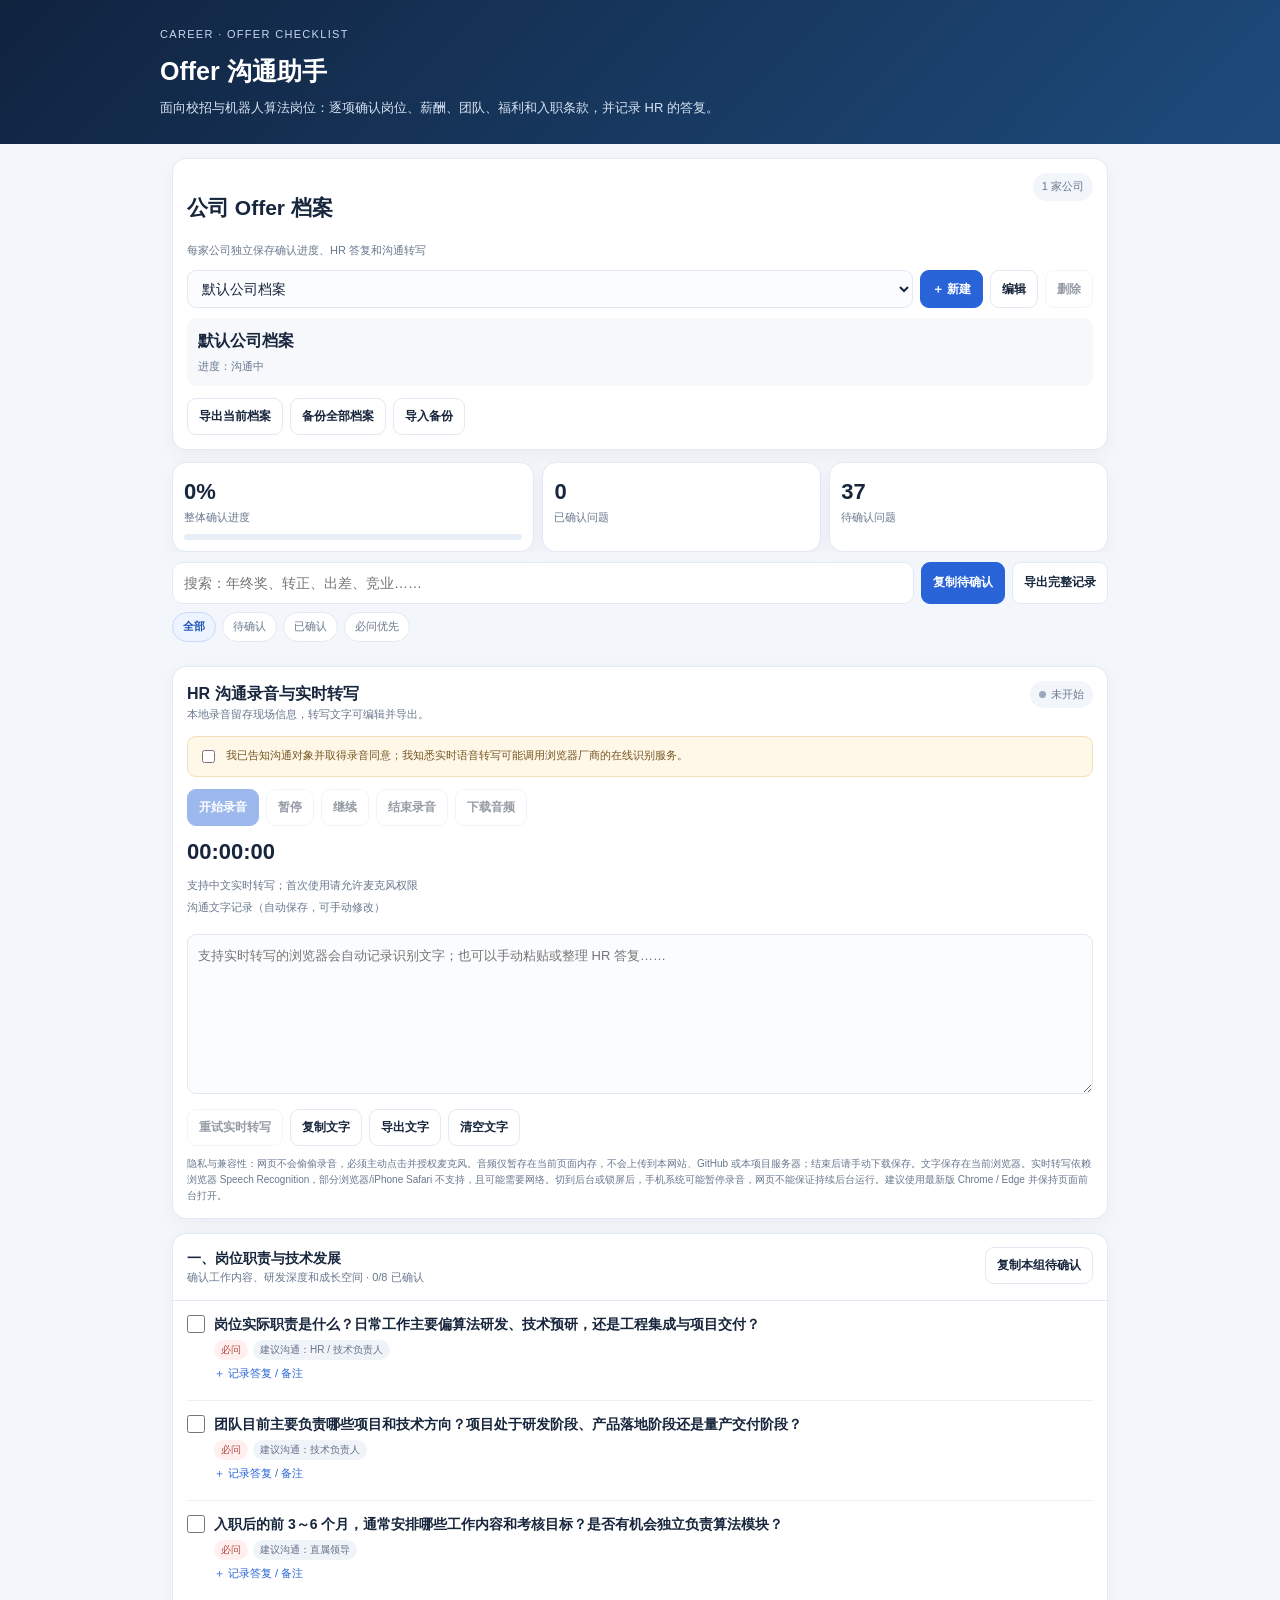
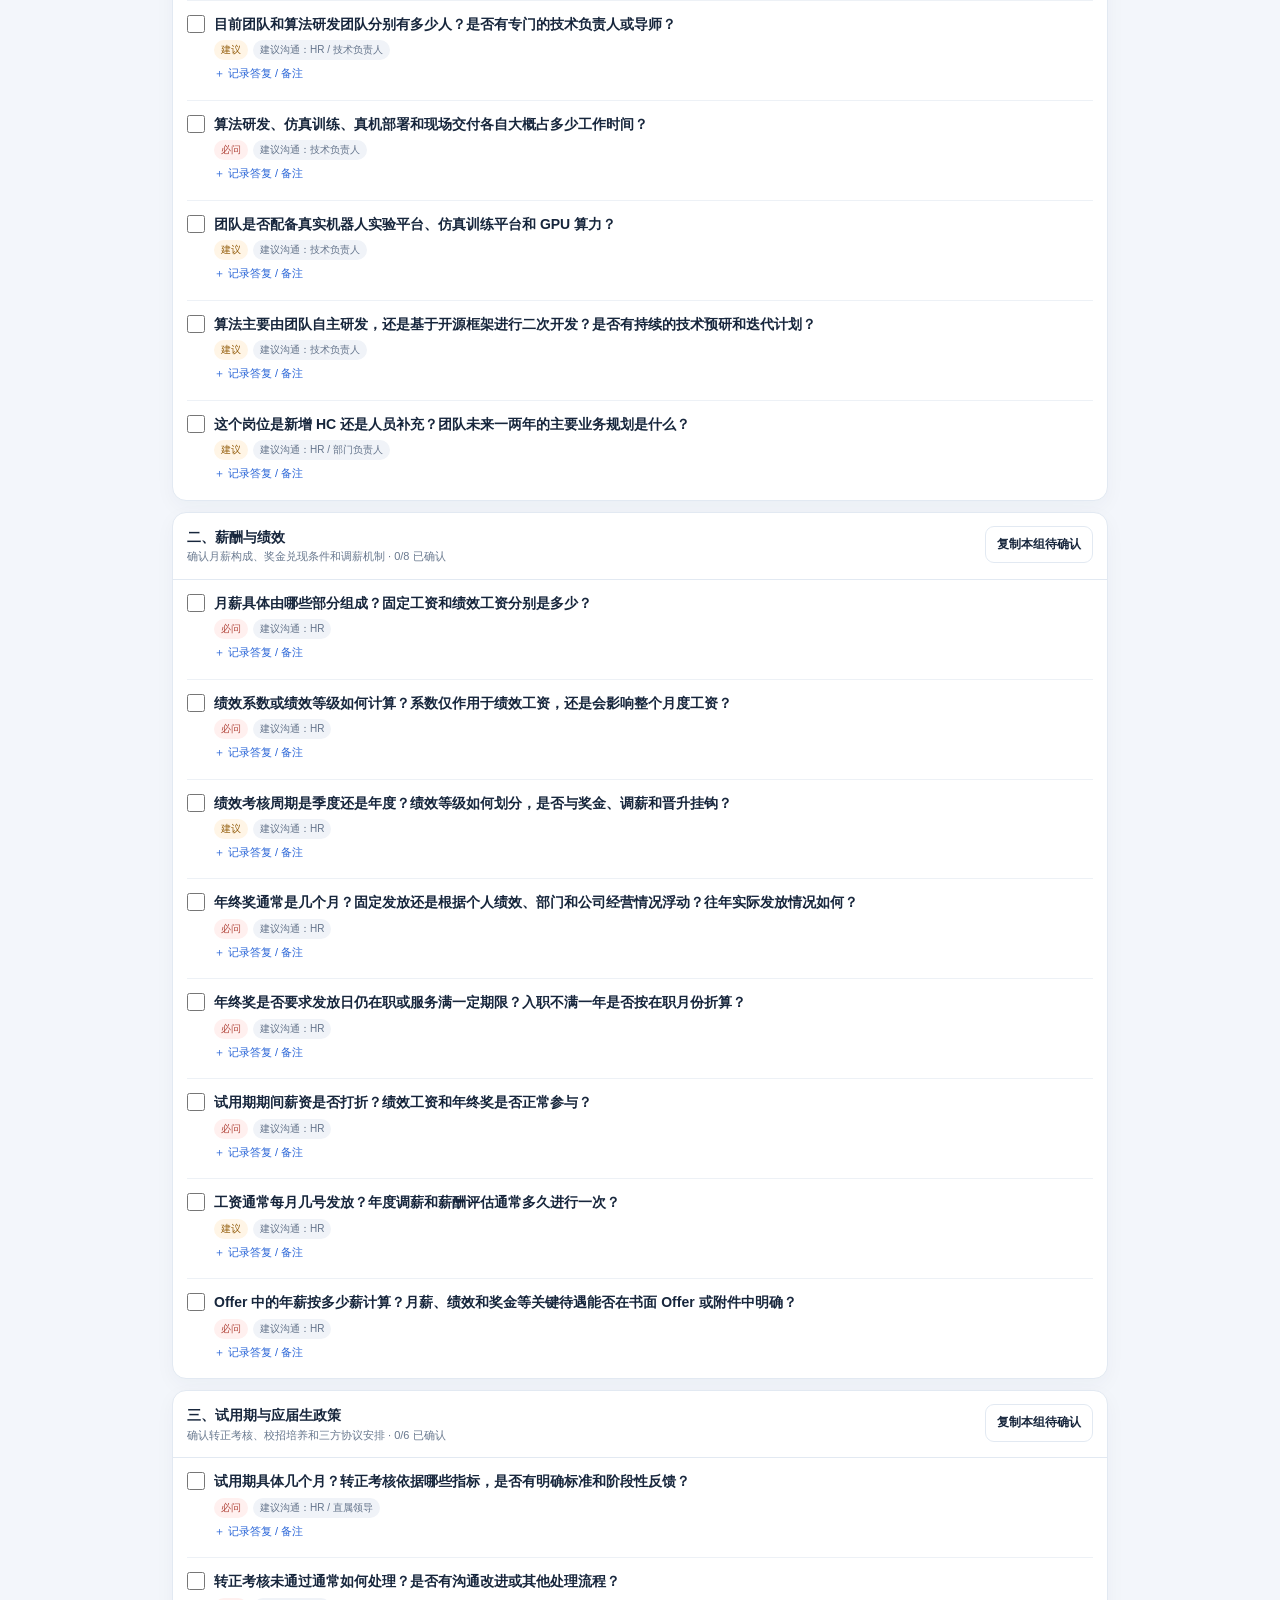
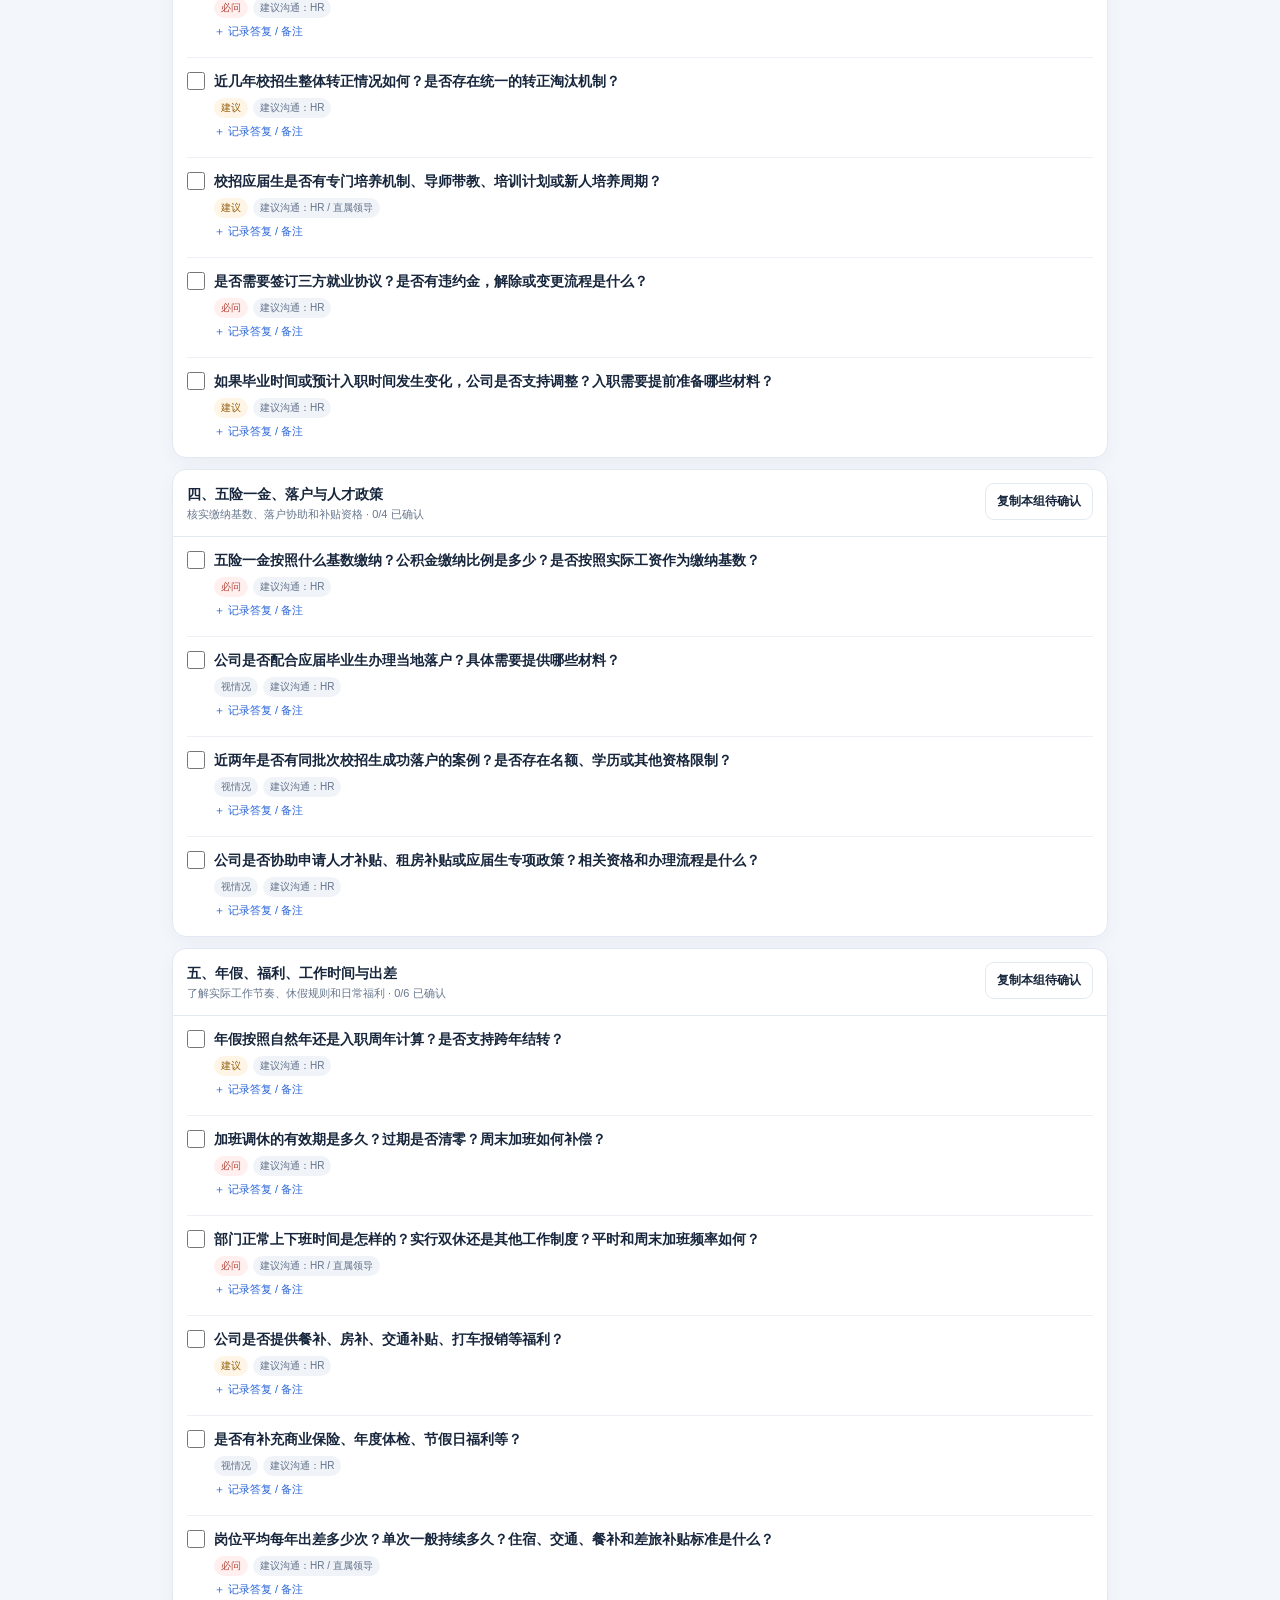
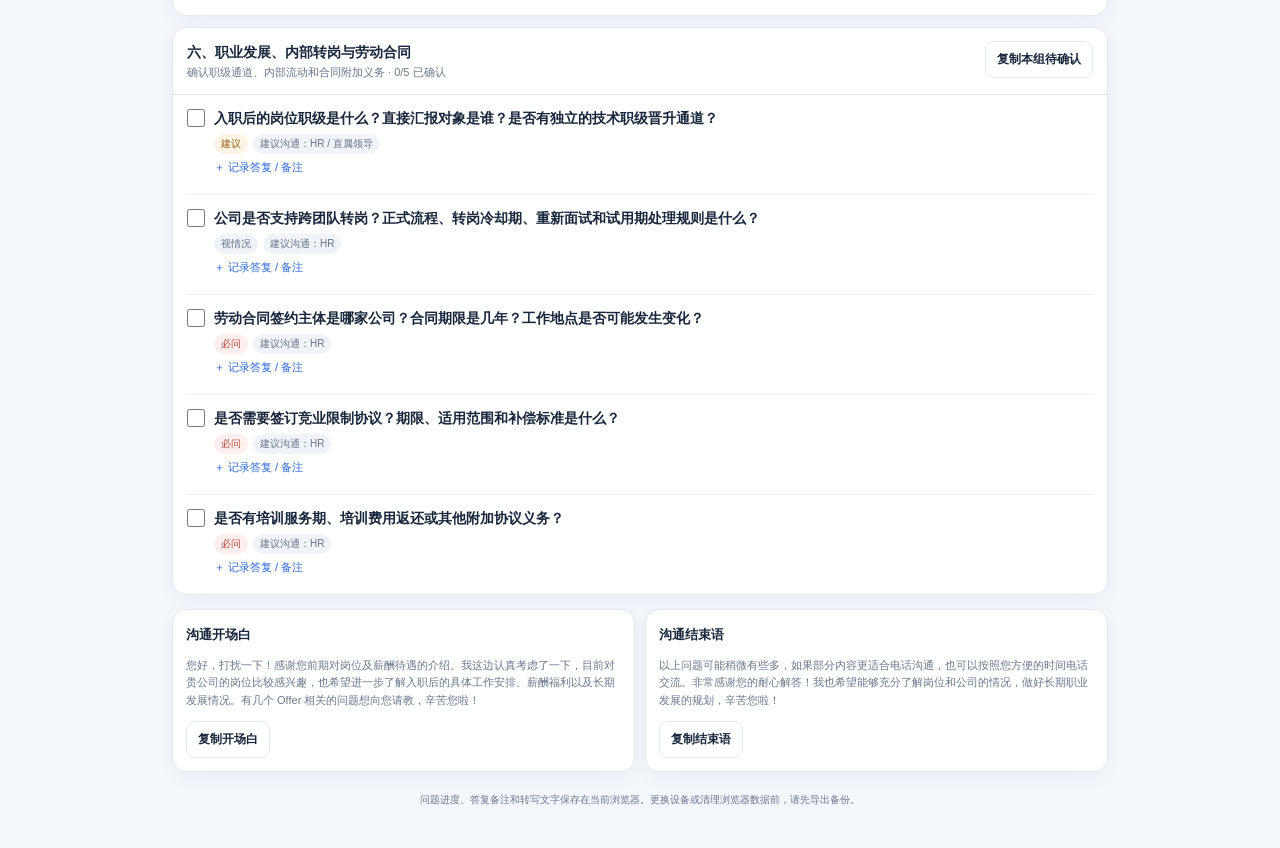
==== docs/tools/offer-assistant/index.html @ 356cc420 "Escape nested script closing tag in Offer page loader" ====
<!doctype html><html lang="zh-CN"><head><meta charset="utf-8"><meta name="viewport" content="width=device-width,initial-scale=1"><meta name="theme-color" content="#10233f"><title>Offer 沟通助手</title></head><body style="font:15px sans-serif;padding:24px;color:#17263c">正在加载 Offer 沟通助手…<script>(async()=>{try{if(!('DecompressionStream'in window))throw new Error('当前浏览器版本较旧，请升级 Chrome、Edge 或 Safari。');const bin=atob('H4sIAAAAAAAC/7V9a3cTV7bgd36FMN2UdC3JlsHGSMhMmk46fW+n0wvomTWL9pouSSW7GllSpBKYFlrLBowN2Nh0zNPmYQKGJGCbQMBPvNb8lDuqkvSJvzD7cap0SpIxydzppEF16px99vtxHpUjexOZuHEuq3kGjaFU354j+JcnpaYHom3/HAwc+3MbtmlqAv4a0gzVEx9Uc3nNiLYVjGSgt62PW9PqkBZtO6NrZ7OZnNHmiWfShpaGXmf1hDEYTWhn9LgWoAe/ntYNXU0F8nE1pUVDfntUIKkb0XjmjJZzQzUGtSEtEM+kMjkJ8L5QZ9eBA0lEz9CNlNb3dTKp5TzWTw9rI/fMq99bV6592Jo/nolljMCf1TNHOrjXniN54xz+Hc5lMkYxEIgNhPclDyR7krFIIKCnT4f3hQ519RyIw9NQwdAS4X09vYd6ezV4TulpLbxP69IOJ7vgMZYqwGNXb8/BxCF4TKtnzoUFVvA4kNO0NDz39B7sRtA5BBVLHOw+2F36t2IsMxzI6//U0wPhWCaX0HIBaCnFMolzxSE1N6Cnw52RmBo/PZDLFNKJ8Bk150VUfRFig3gGbH2RJDAkHDqYHe4IBXs8ATWbTWmB/Lm8oQ35fwcYn/5KjZ+gxy+gp7/thDaQ0Tx//WObv+0vMP0XIGnPiWPw9JUez2XymaTh+Z/ql5re5s+r6Xwgr+X0ZClWMIxMGiSXLRh+Qxs21JymFmlqPT0IXQzRpRgv5PKAYDajg5xypSC8zBQlSpCHag64oyZ0kKM3dKA7oQ34Bd/[base64]/yMDajbca4/[base64]/go0mtOHwQRfC7G40jRoTuUwWPF8KtBHmL+S8IeCsz1F6fEI1QxW20UymtGGS+iFkKTwEUK3C+AcIAswrPljE5nAoMgT0Mq6h3k6S46fLHfvbaBxGTQ01MB4UCZhopIu/[base64]/1EAy0ueC4gEIUw8DcQ04ywYLEmFmKGm9IF0AJg+lKdxAXBcOQPwoPSg2OSgBhJaPt4YPJo5WgoSSIeQTqKCW+vUdREPdiINeR1K9vCgcErNG4H4oJ5K2OYF2HzT5AZa00P0HkYE4oNa/[base64]/YLZjJag0BkF94nDRPKA+GQ5S1UKDu7l8WTnolNHubfbyLU7FkPAmczKF6JFzpkk0IpU6ddpcAOZH/SnfAcD2DXbI29dTn7+SMp5Df3TW0UkAXtV3J7uRhlwixS3NksKcMphqdtEsRee4cOaUElDg2W/Q02RjnOCzTQ3V/0GgGh1W1N6Y24N6NKsAWl2MlQDVCdDw0lQwgceCAO2vEf1Bq+Ab+F4qDc8qk8yCcZkvvbc4SerXDzeoGqVQiGXOs9VBPd3dIc+VOLdKPBonZGtXFGiVw8lCtU3Q8JEVxydtQNm/oQxDDP57j8jMIRVfhb8iJoVqKhw01VkhBHQTPeRuDXkYgn9U0TOB2Dzln1Vwa6HRbuiuZamZAC84e0LptBvaq3YdC6g4cEviJWYP5QSkWCcchzGYX1xGiKi2n0QyQEEDGrKYivzCJdAnZXWZFSNHtyYKHWjoXqk/1oaKM1yGH0fsOHjoUivU0ckI2ymxOC7BZJnEloSHqtPADbqx6HMXrZKdcErXap1WAUu0Xqte8pJqceYjCT86s7EZPrNhYl4oX2U9wZ408QLKwDoJ8pV4FJfVhLRERKQ7WilBwJw1yIEZOTeeTmdxQmH4hWd4AvPBz4WMn3a4oaK/JtFgVONyQMcputjFK8qJEQDsDBp5ncyEcGOdgV17QwbptYxLaGeVOX+m/DWkJXfXW1yB6kFxfkVc+nEwDvUuo2167aFhV6GpeGggJ8/Uc6LJL+6JEcmN1HaI2rqbdmuiUqB6sIT1Ur3Hm5qoVAzE1r+fJVJuS8i47k3Xlt111vckXd9TS5ihO44SjaEKptOdIh1igO9Ihlh1xVUwsQmo5TxwS43y0DbnY1nckoZ+hP+xmsdrT1nfss+Off37c87/feb7+4gv4cezLz4/9x5/+eOLkkQ4aMxhqsWAIU4b6jmT7avcfmzM3rEcL1rW58up1a37dvPu8vL5eWbptvb5p/nS7vDX1YfNebWSmtrBWWViqLj3hxv8zMlq99UNt7AX8MOce1+48hB+VxWlz4nvzX5Pm2NPq6KR1f8F68f7D5qS59ra6tGJu3fR8edxTuXep8nLWfAIgLhzpyPYJNDuYalx8hZTbphJVBRc+81ocNddupvWjNhc/sMndAnrT5tET0bZsHN50/lZMJPUgLWrrs26+KW99y9RVt+fM9cXmrqBWAB3XUAgkP3bgs0NA45CPYISVAqC0I0bmu58YndrtpdrjO79iBnRCH53h/diOM3QIbgPfpYHCuNzzkQYeoQzCQYpMjbGwf4OxxLXBTAoEHG2zZuYrbx6DVplrbyobE+bTW6hMWy+sl9+hMo2vm++WUJl+fFBevfefI4vwL8zBq66OOIy0RyyD8EzxTPbcX7Q0Gh4Q92TKnHjrkHikgwe3AMKDtWFclf8slYKhy5uIwdIkKAXrbH10Ey/FsggDsR8aZ+F2D684tHkSqqGKVbBom0pTjj2vXXy+E5LctWFc1qF0NxpbDmf1c5TsF43F2hDGbo+B4pQ375hjE40Moj+bTJYWaz3sDds8mCQGUmpMS0XbgMe1h6/B+4AOmJfvNihYveyxneBgVx+4EeHN7LHm0gPr9luGAL6kq6Wdz78w51d4SOXmXfPlncr1FXN+vby9YI0ug5/i4datcfPlbXN6ubJ5q/r+BjgvVgryVzsbYkHoAWN8Alo022OIXlA41J2G40qk/ichm0Q0fzA3R8xn11r4lz1HiGk2RJHCOybIlsBtHtzrgkdcFoHyRODSZ03cAMGbN65WHj4VPFxeq75aQDKnb5nvbzN/[base64]/+zo7w/RvC6Wl8kvgTL9PsBr3gScG6VnfjVg/X6sL1m2mIHnz6hz45mbAom5iyPZDawVmy/RAxgkIY8ZJWRZgQJrJlshu+MPmRHX8B/Pq8/[base64]/Ym190Ry7VvvuOvgvtsDyxhj6kJd3wErMrW/NK1MAFlPpy2OsmjxFefVqefORObECgQemrvx4F9KaP+jGl4WYB1Vg/gUm1XNL7B1BlUBfhLeYuV5dfie0m0yftR4wYPL50ZneUUboIMu3/P5+9edbzlvPCTJzz3EIOQNpqgUBWUg+zInLTqcO/S+DuJB9Qk1ClPYAKaz/RNYs+/za/Eh1cRRp2pjHKSfGgUpA2pxeAcJqs6Pmq2l4hCFAAxQVldcblY2HPJa9r8N4RybwCqiqLo/CXOBmGVp1e6a6MIlTbKxXl5bKW9sYa+ZHrFsrlSsTnmODucyQ5unwfJ4Y0DwgMYAAw4U0rkwhPle+hWDh1Bru1JZzVGrJt+2UuYjKD96ruICT0twv0P6Ev8KoBMTe3QLthOqKwOOqM/k/68Jz8+kWseRb68pKeXUEJPthc9S69LC68hjfghznH0I05grLnL7KFRbkeLXRcXA55Y1rlQ0smyAmV7fvVt+vQfJWmX9YHblYvXujvH7ZhjkJSoXUQ2B/87MJEKZXMSATWGt5tvr+Ikxqjr2pvv0OpQouanXSmp+D2gcgWC+fAqjqs++4iAM54Nixd1Aime+elrfmzaUr1vV/OQUgF33g4QDh2s1tJGH6hvnqpnVxzLz8M2I7f8Ucf1Re/cHDdWhlbtUcew1AufSwLr7GEvTCc9T4m3cxDXs/V722iBy5uQgMIsG18BGUlqKDkpgsMn9JDraXELLbXYhsgZDnSEKMpzJ5gg9kglUz4qzOledT5nsw4Svl9TnzyT10JYsXrAfzbFXoEcD7zL2pgQrPTFRmf64u3+d5BOc5OExeqYw9A4qtW2vl99sYXm6/rd1+w/3L60+sn0fR+9x/YK6uOgoD3aojM+b2RRAWRBHUpYkbdWlCgH4CUh4DNIRAWa+wPBcqwTJCnEfvgXKy+EDoUHixEHGKZ5fMiX/9KrE4bGOxyJxtEotkmW5Xbkc92kejXYwwbtdpOXklEFeiwOmTXLiExwqSIqv5ZNx6/RyolrP7j/hPEJY19bi69B4HgpeGoDNT947WzRVrCo0LGbL8DsofUTE+GS9vbAk3s+dIBy5i9LnLZxUKJ0406Gfd3ZAG9u3BxN3w/P6zk59FT+0p0i5tWAGDxKKYJAeCqb75Dpdpro5Y88ssIcWP+7ZhRSzOsIWS1iEHHoHDvmG9ewUMAQ5YEzMgYoihoFqKn/eCTu05pQjFWHpQuzvGk1h3QC1HymsTHzYfWrefgtYxZAiQ4PjN0WleIGL4MBFjVHt8CVqQM9t3AAIMqTy/Vpu7DPMC1hzsQJnLGxAjHyp+hatI+AFpUIeHYVTfPEQi19eVfj9gRktL7M54bn5vfvsD2BtDRMJoKBgPeBIALdqfXCqvX2cUa3feWkvgjEbL68/[base64]/CGSCl6xs/YRYciVO/DdnLmFG/eSZtXjBnHrEWDLr2C1+imiIUiaqNoZOACbE1Mhe4URt/2HSXHsNOUIDdtwISHn+8Je/eoAMKHQaiN6ZXtbSyuwrxgAIgRZmQt0wHgKl1yFKWesz1sJl68Fb8FmQ55TXJ60XCxi9sLOkD5QROSJhM0P92X5Z3viuurRADnpXBCFnAN0UacAdMJcV8/EDz5fHPIwVMuXGnerCU4gZAE1wcP4H6/5TSiye4HodZCFEIEaIqwscG2Rn0aQZIGFQJwmR/pK/7t3WJ508AjxEZeN76+aE26OBKcF768ElcCLoCZ/[base64]/[base64]/Lyltuv8IYDWw0mMLQFZj5cM8c2AFEAhtnE1DTQzQFc9ivOJKIskpRdBgvVN+aK5HWsyXEK8pN1p05EQaM5fhlm5KTDGnlmTk/VFidaJUhNkV6eDBw1CLG6PS5Eyeb95BIkr65Qwgtrs2sgZYzoY2/LG7e4G9QYkK7toL/bN1CZQPOJT8hT2jRjDBqMkCfj/BrKftAkLCO457s71qsV9tStdUsIwhGdOy1hAfF4jAaUkJiri1A44uNDqIhfcjxEe761gjGNZUqOsVWAauKqSBp4iePl++rSY6ENK68w6pFOyCytbt+vrC+CXqMLf/Zd7e4TZOz0HSwkiKWN8bHRbqletJYhdbjH+Q3q/uNLSAfvo1IjmDHwA+Cak7ewYiMvKZCgBRowbBCK46+YAGt6BpNBULEn40IT789Yt+62YL5sTObcHCXLs7W734P8RESY2bIm3oFhYTYIRZPLqjD4LD2obL6prL+G/AYinTMCWGZexW1hyC2qb96g53u0KduTPA+XwswvhsMwia4XlWfL6ECoxVqeLb+/Jodnxy0DBBEkyCdS4bIu47aDJCSeYtI4M8F6yLJB7l99AIaCNeP8CtNGaKETcNhdfj/XzOjqs8tsJC6T4pzKUSTcc7myBl63bmQTM+bVhzwTpn8LE0Bxg4WZM1O1x/dR+18umtcvO0bNbIYI5phaCyRkillMldnXUNeyhFle6MCfASrb/IgT2NaJRrmwxoqAEYxWdnhi9PbErZY20IiKOymcRWogWI2OO4cKsEWqANC700axrX5ihcMWOnSsXr1gPp1GLd68AZAoVb2L6QyVswzVVQTThKw8kLVXLr3F0MYJFNd5N55jixPdZNN795zCNfrDHVKkq48q0y/[base64]/[base64]/5tSFT9FwFKinLjQlUjxyAUisTl40gaEUn8Gz7KaQbpvjnEuUTsRGkYW9WUPQ27PoXOyYxMrEeLBKtUzq9/RHxGrob6L5aF8iEy8MaWkj+E1By507oaW0uJHJefM+v+fEya+Pfx5VMlgyBNR8Xs8bePiYDj0EznQpfs/JHbrUd3sDZ0IK3pL04CkOLVosRYzcuSI//PuJr/8czOI9YG8qE1dTJ2BidUALDmjGH8EUvATcd/68Uiwp8FexVIqrRnzQq/mKJQQpTs0oaiql+An9qKLYxIElInknjJyeHgBygjmN9p29Haf2H+lrU/o7BvzxaJ+3qOxXwsp+dSgbARYdwd8pA3/24c8B+tmGP78pZPChTWmDh30HDkeU0ql4vw+vhOF8p6PeAb/ui/YNtCsBpV0XzUBLVE9E+4jiU3qiH+jAE0LhpJrKa368IhFWlJLoDZREvQAD16mDyZRqfKVmvQB3gADz4cngELbphl/HRm9xIDyg+/Wwrvu/CevGqc5+fzanZ3J45BQeQ/3+s4MZ/NXV7w8Gkbfe014coft8JR+gvydZSPOWXF49o3l9RRSQSx55WR5+klqe2Konz3mJMADliAZIwnZFHAiCNOrCcyjv8cjP7HOxsC+t6iu+UsnBQIzN+4ooXyP6G6+yjxb0FV/ECOImxTFxcTsPz7T4/ydQuaCaSHgVPG0L/XhnWx/SMgXDywCDhi9i/4oCNfZbZLUMJqcNZYAFApI/1NvZ6StJ/MGDkV7GTY2CrLw+fyKqimtv3uFo3zBdU/IFU1p6wBj0Z6NfqcZgkA4fexMdqmj/txDAjSBt2ThQ5qIr2678VqF3CKnhZYJe4OnDhhc25AD3iKk56EBbO0G+OU9gZVKAQu+wr6gnvcKKolFFHHxT9u9nOs6fr78jbPbv39v8Bs+s0RBb7fZCo/A5vpxmFHJpDyl7RDzsJVM9f/7UcPAb/3AQ1NNfH+xH1Yc3A/1BisL9wX9k9LRX8SDFmT9lzmq5Yyo4DF9QT8dTBQi4XgInyykHdIA8WFD4IQJ0C2xSmdznKqipbVLUg6wq+v/FumzVQHb7IsDsvTwJS0twJ4Iotkf/[base64]/ja+FrPDiYsP5RmiiyWz1i9at7CjbYLjhJSd1RxVxi1CQLsMouc5L1icCUdFgey/9no0sKLuv5D456Ra9dA9RsAtbbG7R5NhwVOHjn7yJDDkn7yMDih82r3n4rFfju1JdU+Qz2QCNN35pajFP/eyZg0MAmxyxuY6gtTw+P2rdhOB1m4ql7eoy7dC9H+OFmPL6NajM7VNlNnNwFkhWFOSQc87Mffa7/uffS7bKKo0Hw5USBwf77IyCvi6t5b48+dWfojgGJpFZQId/nZ18+apIpHlb376QSh8jwaOAC5hmTq7VxqacQyOMkBIR8U7yrN8gQC+Zo68o3LnkNocpAfLq7SFfuxL0KO2o3sKB/y0NjFHz59JxjwMODzJgsMeMQz2r6oYnrZ7RB1TIOyAq69lYRs0lgmdBVen0LnSN2NkFHrMld6JIqQcnDU5GGwcBGNrnKQ2fvIotE8olzqipggZZhNMZr4cE1SzGwGN4XdprYLc85cNeX72fNqzFj2WGhlQI6QoSQOBE5tAaP4mB4tQeEsPoQhoStdf82dxYGzFv5/N8YlP2ntKe1s56fo+XhjgU4ndvRHrr8yvyDQvqTfnJjp69Xemwu4hkRVH6dwiSgGMwW8gPekVw8UXsYOl0tQMm0TQcdcXBiDPea/[base64]/FWOeQGebuDD966y3DJaYGxxQvojhGH2I74UsolEI4xwgN6tD3moEkdIuR62Z1Txj2g97dOgO209yPZLTgXURdAPYncF5qN15N20xMu292CDIJTG/[base64]/EXP2MJlNByR5ejpif2mOPjQHuZW/kEtF/3r8TyI9+Dr2D6AInr0I2OdXd8wfMHFQg4M5LRkFEPDTxjKKyLUr/6shQv/xxNd2eA7mgRuat9Mf6sTMyBg2lI9kHirOQ/zz4i8nt0Ckc9qZzGkJacAEIsmejg4PHebPgq9IG54h/Ahblk6a8w0owAJy3kLeg9da81oukM1lzugJLeHhyynUTZxaD+7h9TqgfiiaLqRSfoYBFkFP8cFC+nQ+eqrfr+JFmt+RPPAFPQJS9UEA8Z/2MAeRKC990cWhhHjIaXT3iI/QizYtpWaxR6ef3mmJzwz4jd/FYoBn1dMa/RKLZyeOR8/qaRBKkMFIB/HPnxdvzmqx07rR9J49VnNYj7ZclzzpLEwqEdfiWf0+xceW0Xj4DolEi4U0cduAD9U+eVV981ReRcP8sgnUji7XjaVscnijSeSkeV62SqYyEIG8QgztXkeA+/fvZeEdRV2HuHfW6ws4Mgp3+nwdoU5c4hJ5zykJXL7jQA+88stNv8Wmjh5ozf+2p7OfIlDaWbpN+4JQ05xA8N4uv9IJYVJkUWGg3cG/[base64]/NizyIcpO8nZuggWajjRYfybL7aI96xS80UpFOAdT8/9CNQa47juKfYah22pVTEDXJItoVKLza85FGJwZg4WcmlTqZyUbt31/St0ckxPFLrOxSWQggKKF+0sXHBg1X6lf87DtQ8t0qvL+xdZnvb4g7s2tv5XuaSkReWi7BrPV4Y686G7kCLjrXwxBE5xPHKZW024L0iVqFPlGryO2YmuvpQqaQjzaAsT/5chyUP2U0v86kc/Qmaqefoj8uQkOO5KUmyEi51x/xw44R/Yj9bK+0RvT2dtsbO+9O6f2Qih8N1iVPfoJqrXqXoJ7/Qk+rKZ9LoaAwyWs2Lu3RPAUN8dggG9F6VOHrluXVl1xgczNtV7no1XK5TM4hdyhaVKTvG4KqiWvNfHfz/sXa3Znq4x+ta/+qbNz/sDknrr5uTIkrP3QPWPErac04m8mdhvH2ZWcJCu+I3rsgbSzVATEIvsSKN4hmrvPlTASaCbBSAlis1ud/4Iu45sQKw4c+lMYE4moWlAgXjOVOznVF4MEuGu4dOgWmh6zpBymJ+zEujIGnogcYYDMBJNhTLl76Fcjd6BvI7labV43I99d3SeyZfC1SrUZ5phOUuBeFVbmD/v79LgifYOl04Zn3/6vbD6zrT5kZ/zmyqEQaduM+bUr0sBLG9MrlXkv+Q7h1xyoPDskB6dsNWdkJ4Rre6Lz18jEpvONS3OlDzu36ZF9ou2w3x8lffBrPzJllPO0goUQ824383YC30sUm5Ss1xVqa5zhxUhDbMoOwva+TvtJFLvsGlfg4grm8hoc+nc8i0AcRRBleD8f0TaTf00e/80cx/f4rqP9X2AjZgMjo6fG4KFAa5264gOaEGr4X61yTxTN5H7v8iku8lDJw6gaxMyLKo8YEQsbYhbC3SJYZLoJUMsfUdFxLpfiTlagP/nRGz2snCtks6EreacWvxf0BaliUHEReasT1FVrnhjoXijA2+A6oa/C70wktno9msiByv/TCeRjKHlT6/UNgb1EaHkwCD71GtM/[base64]/cSXS9k+3RP46qZGfZcm6eYPmZSUrjlnPercZLdlF4r22gDJTF4aiDjLAJH6MkC97ozQegCW1pidQL7rrReC/m6ELReGDmXCvxLOih8n9UVczjwip/QRp6qqO9lfxVjOjwB1/C8SRKPKnzO4TIdB/HMMzspRxUkwmhIlKvnn69+CqS69r2wtQXJmjo1Wl1arS9u4eyd9TkEJuyb6Ak+h2NPwvl9zWsM3c2mwglsZr2+KGCRcJaQsYBhD4KTUAdBgnsAXsT3jkMRh+0M7irMpNuTaCiMhu8JJU81nB1AnKdByR4N8dgxocrrjMROhVDTO67OVpj3aaoXC1i/hH5rSoYYAe1SIUsovHAN59xN/cUHx7RrSHWMSI9yKWdcw+RwLltc7sWivm0eIc2s+cT+JSQwXqzvZzlpa16fbSwsTcU6CkSJxXiHHXOdzHJwb2upSciVYmWxrBki6YXPi40JvWH90E99KC+ggmeNW0M8Ib0Om7JLergojSQaT2boLNDQ8LgXlGm8L+KR3CIKqtl/la0ruVYkGSfIXclgYmFOy+rYuB6HClLTTnfNl0rxHGRU9IvKqk70JICWOruUl+73kCdzLSnYH2RDk5aT6BLaWuFaT5E2I1oUFHmL4NeZfL1qk0f4D3VBzlFrG50ZU9trBHuy4HtqlJR48rFKPtJgv1Es5BfM431Fl6KAKbpozvE/atrAnlfculC+Py9vcH9vEqJ+gDQfx+KwSwEWkIFSxw8av2M6Qj0qQ6XPCIJyMr+Tsh52Ul7Zb7iy13JBv3o1X5P2xHaG6Np/qxwBkQH9L/5LDGe3K39J/S0Pk/EWo+h3JiKMHYoPQ/eGmFroF1pnUc0NePBKCN23pw078HUTXN/hm8Nw+H7Jo/tIGbs3vsCcC/qBpnVCSpfwhKZsWsIo9joI0b06c0fN6TE/pxjn7xINNS8PSre070f871Zj4IBFokfSlJPzWyEe/jmRN3HKWGjGzWtkyt3+sbs+acw/wS1FUIHLg4g8n8XeX8BQYf4mJr6MQKGJXxFls+AjOxRZIzz1ApOlzSowKZmUPxapndWmBbwiJT6NdfWuNjPJ8snfHolDUw83cjWkQK7QC6bRzOEPCSQtC1YlDfq8l1UIKxYnLieiK/jsLvL5EN/+cLzDjZ5AWN8BsBR3E3vLqY/PJqzpP6CjA/2tF33of45MWUf6rqv/6OtKJ47suIIm1bAF8bicc5EUdhXXn0yDjjW2wLdda+Vxt8RZelCIqaL0FK4KGUkKK4s6hgwh+J5m/kHOkgz6QfKSD/wNu/xeyJPda0W0AAA==');const bytes=Uint8Array.from(bin,c=>c.charCodeAt(0));const stream=new Blob([bytes]).stream().pipeThrough(new DecompressionStream('gzip'));let html=await new Response(stream).text();html=html.replace('</style>',"\n.company-panel{padding:14px;margin:0 0 12px}\n.company-panel select,.company-field input,.company-field textarea{width:100%;border:1px solid var(--line);border-radius:9px;padding:9px 10px;background:#fbfcfe;color:var(--ink);font:inherit}\n.company-panel .company-select{flex:1;min-width:190px}\n.company-meta{margin:10px 0 12px;padding:10px 11px;background:#f6f8fc;border-radius:10px}\n.company-name{font-size:16px;font-weight:750}\n.company-facts,.company-notes{font-size:11px;color:var(--muted);margin-top:4px;line-height:1.6}\n.company-editor{margin-top:12px;padding:12px;border:1px dashed #cbd7e7;border-radius:11px;background:#fafcff}\n.company-editor[hidden]{display:none!important}\n.company-editor h3{font-size:13px;margin:0 0 10px}\n.company-grid{display:grid;grid-template-columns:repeat(2,minmax(0,1fr));gap:9px}\n.company-field{min-width:0}\n.company-field label{display:block;font-size:11px;color:var(--muted);margin:0 0 4px}\n.company-field textarea{min-height:62px;resize:vertical}\n.company-wide{grid-column:1/-1}\n.company-actions{display:flex;gap:7px;flex-wrap:wrap;margin-top:10px}\n@media(max-width:620px){.company-grid{grid-template-columns:1fr}.company-wide{grid-column:auto}.company-actions .btn{flex:1}}\n"+'</style>');html=html.replace('<section class="stats">',"\n<section class=\"panel company-panel\" aria-label=\"公司 Offer 档案\">\n  <div class=\"record-head\"><div><h2>公司 Offer 档案</h2><div class=\"muted\">每家公司独立保存确认进度、HR 答复和沟通转写</div></div><div class=\"status\" id=\"companyCount\">1 家公司</div></div>\n  <div class=\"row\" style=\"margin-top:11px\">\n    <select class=\"company-select\" id=\"companySelect\" aria-label=\"选择公司档案\"></select>\n    <button class=\"btn primary\" id=\"addCompany\">＋ 新建</button>\n    <button class=\"btn\" id=\"editCompany\">编辑</button>\n    <button class=\"btn\" id=\"deleteCompany\">删除</button>\n  </div>\n  <div class=\"company-meta\" id=\"companyMeta\"></div>\n  <div class=\"company-actions\">\n    <button class=\"btn\" id=\"exportCompany\">导出当前档案</button>\n    <button class=\"btn\" id=\"backupCompanies\">备份全部档案</button>\n    <button class=\"btn\" id=\"importCompanies\">导入备份</button>\n    <input type=\"file\" id=\"importCompanyFile\" accept=\"application/json,.json\" hidden>\n  </div>\n  <div class=\"company-editor\" id=\"companyEditor\" hidden>\n    <h3 id=\"companyEditorTitle\">新建公司档案</h3>\n    <div class=\"company-grid\">\n      <div class=\"company-field\"><label for=\"companyName\">公司名称 *</label><input id=\"companyName\" maxlength=\"80\" placeholder=\"例如：某某机器人公司\"></div>\n      <div class=\"company-field\"><label for=\"companyRole\">应聘岗位</label><input id=\"companyRole\" maxlength=\"100\" placeholder=\"例如：运动控制算法工程师\"></div>\n      <div class=\"company-field\"><label for=\"companyCity\">工作地点</label><input id=\"companyCity\" maxlength=\"80\" placeholder=\"例如：上海 / 杭州\"></div>\n      <div class=\"company-field\"><label for=\"companyStage\">求职进度</label><select id=\"companyStage\"><option>沟通中</option><option>面试中</option><option>已拿 Offer</option><option>待决策</option><option>已接受</option><option>已拒绝</option><option>待入职</option><option>已入职</option></select></div>\n      <div class=\"company-field company-wide\"><label for=\"companyHR\">HR / 联系人</label><input id=\"companyHR\" maxlength=\"100\" placeholder=\"姓名、联系方式（可选）\"></div>\n      <div class=\"company-field company-wide\"><label for=\"companyNotes\">档案备注</label><textarea id=\"companyNotes\" maxlength=\"2000\" placeholder=\"记录薪酬概况、沟通重点或后续待办……\"></textarea></div>\n    </div>\n    <div class=\"company-actions\"><button class=\"btn primary\" id=\"saveCompany\">保存档案</button><button class=\"btn\" id=\"cancelCompany\">取消</button></div>\n  </div>\n</section>"+'<section class="stats">');html=html.replace("<script>\nconst DATA=[","<script src=\"company-storage.js\"><\/script>\n<script>\nconst DATA=[");html=html.replace('</body>','<script src="company-manager.js"><\/script></body>');document.open();document.write(html);document.close()}catch(e){document.body.textContent='加载失败：'+e.message}})();</script></body></html>
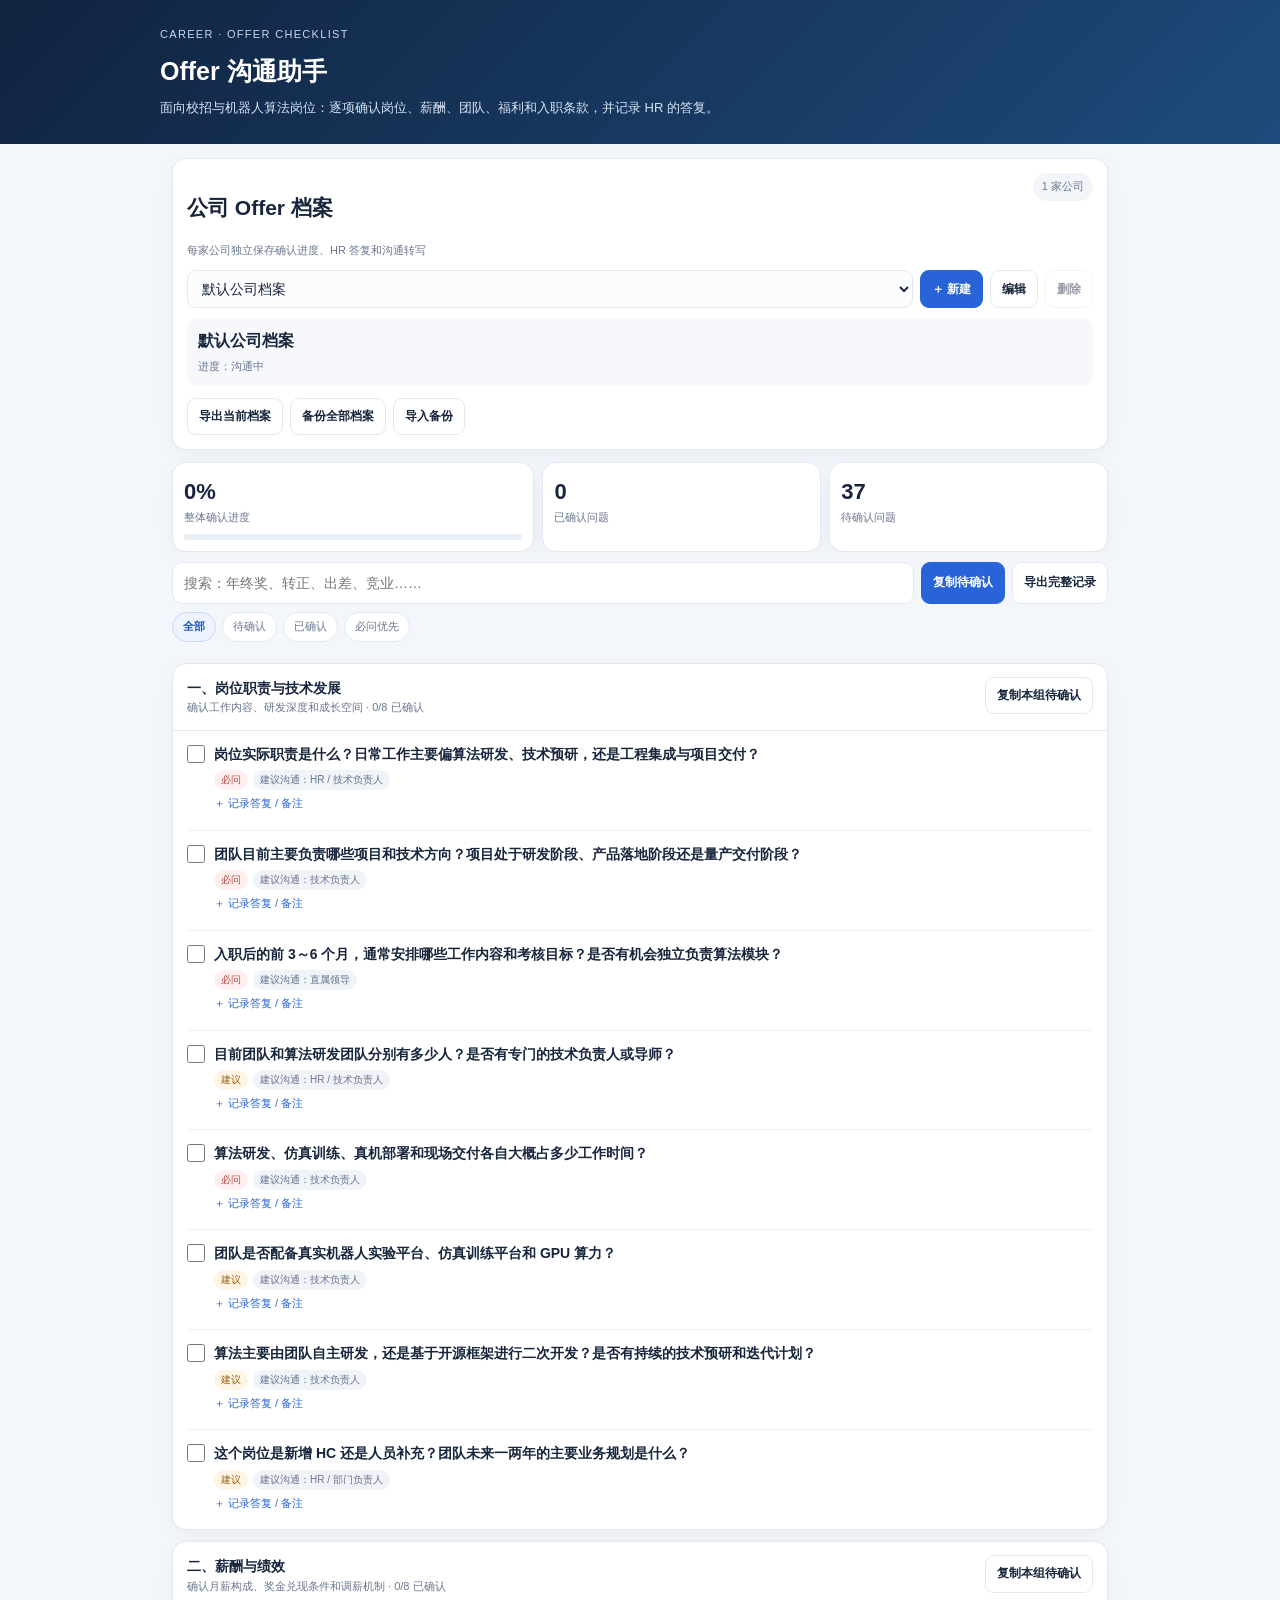
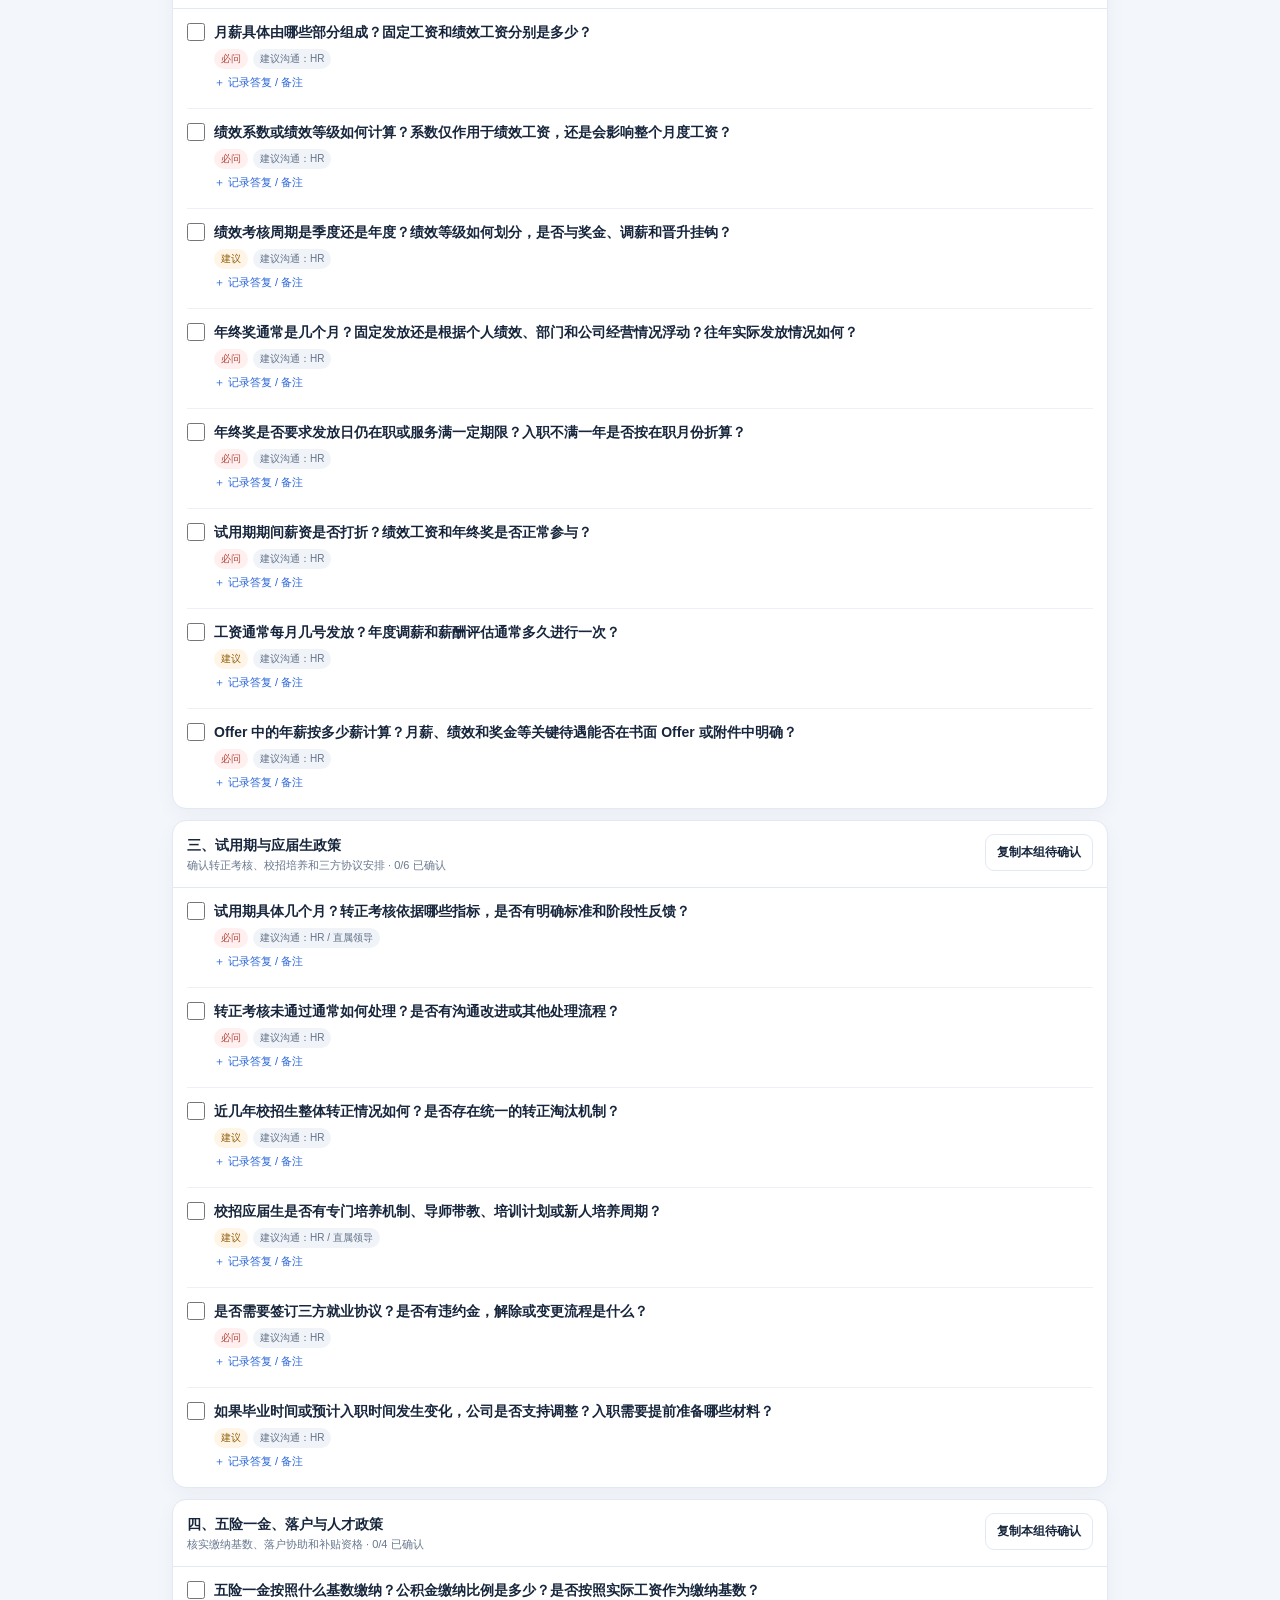
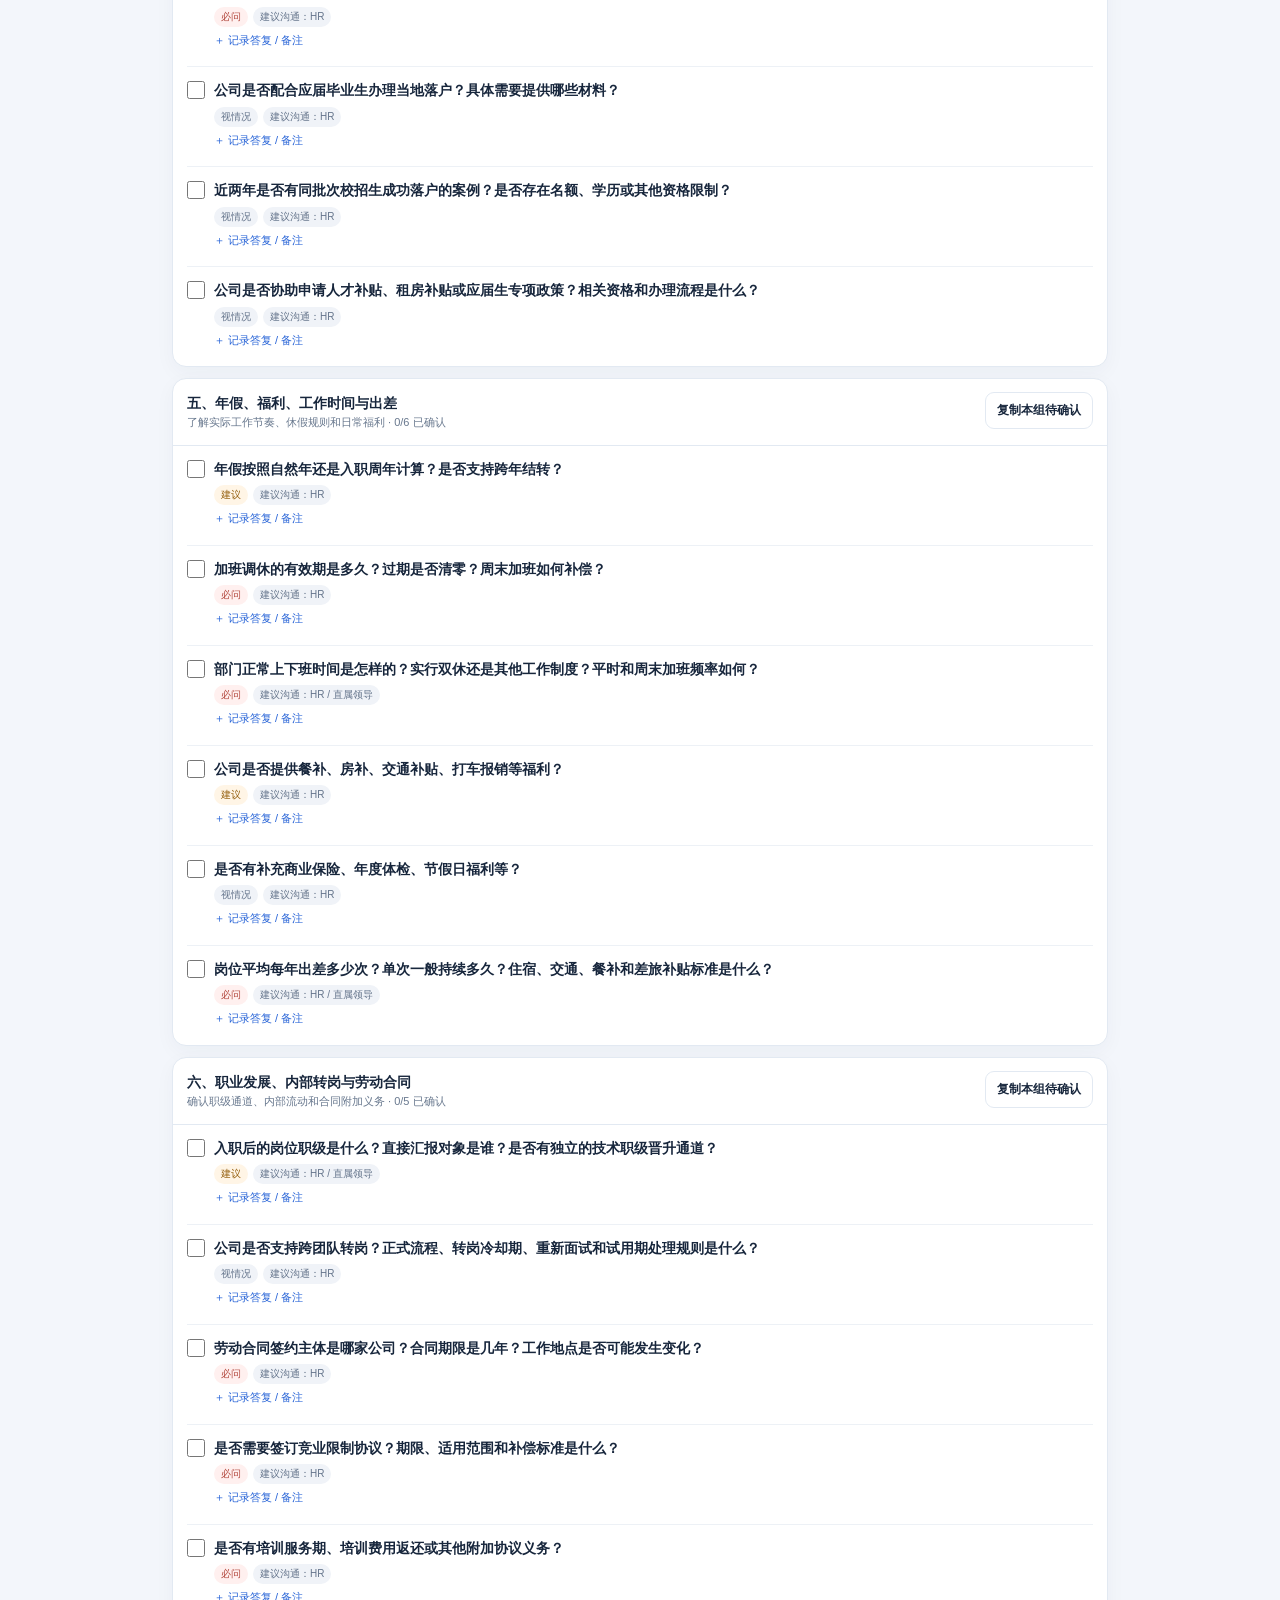
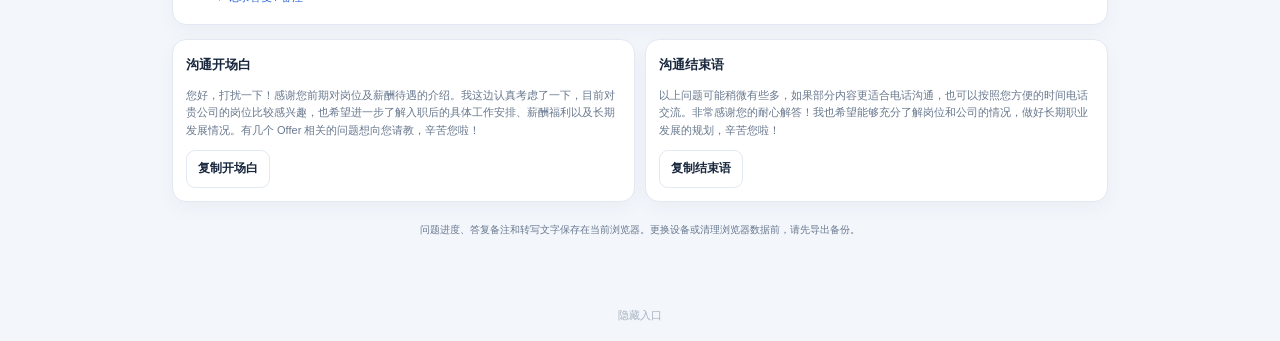
==== commit 47f68cd6: "Load password gate for hidden recording features" ====
--- a/docs/tools/offer-assistant/index.html
+++ b/docs/tools/offer-assistant/index.html
@@ -1 +1 @@
-<!doctype html><html lang="zh-CN"><head><meta charset="utf-8"><meta name="viewport" content="width=device-width,initial-scale=1"><meta name="theme-color" content="#10233f"><title>Offer 沟通助手</title></head><body style="font:15px sans-serif;padding:24px;color:#17263c">正在加载 Offer 沟通助手…<script>(async()=>{try{if(!('DecompressionStream'in window))throw new Error('当前浏览器版本较旧，请升级 Chrome、Edge 或 Safari。');const bin=atob('H4sIAAAAAAAC/7V9a3cTV7bgd36FMN2UdC3JlsHGSMhMmk46fW+n0wvomTWL9pouSSW7GllSpBKYFlrLBowN2Nh0zNPmYQKGJGCbQMBPvNb8lDuqkvSJvzD7cap0SpIxydzppEF16px99vtxHpUjexOZuHEuq3kGjaFU354j+JcnpaYHom3/HAwc+3MbtmlqAv4a0gzVEx9Uc3nNiLYVjGSgt62PW9PqkBZtO6NrZ7OZnNHmiWfShpaGXmf1hDEYTWhn9LgWoAe/ntYNXU0F8nE1pUVDfntUIKkb0XjmjJZzQzUGtSEtEM+kMjkJ8L5QZ9eBA0lEz9CNlNb3dTKp5TzWTw9rI/fMq99bV6592Jo/nolljMCf1TNHOrjXniN54xz+Hc5lMkYxEIgNhPclDyR7krFIIKCnT4f3hQ519RyIw9NQwdAS4X09vYd6ezV4TulpLbxP69IOJ7vgMZYqwGNXb8/BxCF4TKtnzoUFVvA4kNO0NDz39B7sRtA5BBVLHOw+2F36t2IsMxzI6//U0wPhWCaX0HIBaCnFMolzxSE1N6Cnw52RmBo/PZDLFNKJ8Bk150VUfRFig3gGbH2RJDAkHDqYHe4IBXs8ATWbTWmB/Lm8oQ35fwcYn/5KjZ+gxy+gp7/thDaQ0Tx//WObv+0vMP0XIGnPiWPw9JUez2XymaTh+Z/ql5re5s+r6Xwgr+X0ZClWMIxMGiSXLRh+Qxs21JymFmlqPT0IXQzRpRgv5PKAYDajg5xypSC8zBQlSpCHag64oyZ0kKM3dKA7oQ34Bd/[base64]/yMDajbca4/[base64]/go0mtOHwQRfC7G40jRoTuUwWPF8KtBHmL+S8IeCsz1F6fEI1QxW20UymtGGS+iFkKTwEUK3C+AcIAswrPljE5nAoMgT0Mq6h3k6S46fLHfvbaBxGTQ01MB4UCZhopIu/[base64]/1EAy0ueC4gEIUw8DcQ04ywYLEmFmKGm9IF0AJg+lKdxAXBcOQPwoPSg2OSgBhJaPt4YPJo5WgoSSIeQTqKCW+vUdREPdiINeR1K9vCgcErNG4H4oJ5K2OYF2HzT5AZa00P0HkYE4oNa/[base64]/YLZjJag0BkF94nDRPKA+GQ5S1UKDu7l8WTnolNHubfbyLU7FkPAmczKF6JFzpkk0IpU6ddpcAOZH/SnfAcD2DXbI29dTn7+SMp5Df3TW0UkAXtV3J7uRhlwixS3NksKcMphqdtEsRee4cOaUElDg2W/Q02RjnOCzTQ3V/0GgGh1W1N6Y24N6NKsAWl2MlQDVCdDw0lQwgceCAO2vEf1Bq+Ab+F4qDc8qk8yCcZkvvbc4SerXDzeoGqVQiGXOs9VBPd3dIc+VOLdKPBonZGtXFGiVw8lCtU3Q8JEVxydtQNm/oQxDDP57j8jMIRVfhb8iJoVqKhw01VkhBHQTPeRuDXkYgn9U0TOB2Dzln1Vwa6HRbuiuZamZAC84e0LptBvaq3YdC6g4cEviJWYP5QSkWCcchzGYX1xGiKi2n0QyQEEDGrKYivzCJdAnZXWZFSNHtyYKHWjoXqk/1oaKM1yGH0fsOHjoUivU0ckI2ymxOC7BZJnEloSHqtPADbqx6HMXrZKdcErXap1WAUu0Xqte8pJqceYjCT86s7EZPrNhYl4oX2U9wZ408QLKwDoJ8pV4FJfVhLRERKQ7WilBwJw1yIEZOTeeTmdxQmH4hWd4AvPBz4WMn3a4oaK/JtFgVONyQMcputjFK8qJEQDsDBp5ncyEcGOdgV17QwbptYxLaGeVOX+m/DWkJXfXW1yB6kFxfkVc+nEwDvUuo2167aFhV6GpeGggJ8/Uc6LJL+6JEcmN1HaI2rqbdmuiUqB6sIT1Ur3Hm5qoVAzE1r+fJVJuS8i47k3Xlt111vckXd9TS5ihO44SjaEKptOdIh1igO9Ihlh1xVUwsQmo5TxwS43y0DbnY1nckoZ+hP+xmsdrT1nfss+Off37c87/feb7+4gv4cezLz4/9x5/+eOLkkQ4aMxhqsWAIU4b6jmT7avcfmzM3rEcL1rW58up1a37dvPu8vL5eWbptvb5p/nS7vDX1YfNebWSmtrBWWViqLj3hxv8zMlq99UNt7AX8MOce1+48hB+VxWlz4nvzX5Pm2NPq6KR1f8F68f7D5qS59ra6tGJu3fR8edxTuXep8nLWfAIgLhzpyPYJNDuYalx8hZTbphJVBRc+81ocNddupvWjNhc/sMndAnrT5tET0bZsHN50/lZMJPUgLWrrs26+KW99y9RVt+fM9cXmrqBWAB3XUAgkP3bgs0NA45CPYISVAqC0I0bmu58YndrtpdrjO79iBnRCH53h/diOM3QIbgPfpYHCuNzzkQYeoQzCQYpMjbGwf4OxxLXBTAoEHG2zZuYrbx6DVplrbyobE+bTW6hMWy+sl9+hMo2vm++WUJl+fFBevfefI4vwL8zBq66OOIy0RyyD8EzxTPbcX7Q0Gh4Q92TKnHjrkHikgwe3AMKDtWFclf8slYKhy5uIwdIkKAXrbH10Ey/FsggDsR8aZ+F2D684tHkSqqGKVbBom0pTjj2vXXy+E5LctWFc1qF0NxpbDmf1c5TsF43F2hDGbo+B4pQ375hjE40Moj+bTJYWaz3sDds8mCQGUmpMS0XbgMe1h6/B+4AOmJfvNihYveyxneBgVx+4EeHN7LHm0gPr9luGAL6kq6Wdz78w51d4SOXmXfPlncr1FXN+vby9YI0ug5/i4datcfPlbXN6ubJ5q/r+BjgvVgryVzsbYkHoAWN8Alo022OIXlA41J2G40qk/ichm0Q0fzA3R8xn11r4lz1HiGk2RJHCOybIlsBtHtzrgkdcFoHyRODSZ03cAMGbN65WHj4VPFxeq75aQDKnb5nvbzN/[base64]/+zo7w/RvC6Wl8kvgTL9PsBr3gScG6VnfjVg/X6sL1m2mIHnz6hz45mbAom5iyPZDawVmy/RAxgkIY8ZJWRZgQJrJlshu+MPmRHX8B/Pq8/[base64]/Ym190Ry7VvvuOvgvtsDyxhj6kJd3wErMrW/NK1MAFlPpy2OsmjxFefVqefORObECgQemrvx4F9KaP+jGl4WYB1Vg/gUm1XNL7B1BlUBfhLeYuV5dfie0m0yftR4wYPL50ZneUUboIMu3/P5+9edbzlvPCTJzz3EIOQNpqgUBWUg+zInLTqcO/S+DuJB9Qk1ClPYAKaz/RNYs+/za/Eh1cRRp2pjHKSfGgUpA2pxeAcJqs6Pmq2l4hCFAAxQVldcblY2HPJa9r8N4RybwCqiqLo/CXOBmGVp1e6a6MIlTbKxXl5bKW9sYa+ZHrFsrlSsTnmODucyQ5unwfJ4Y0DwgMYAAw4U0rkwhPle+hWDh1Bru1JZzVGrJt+2UuYjKD96ruICT0twv0P6Ev8KoBMTe3QLthOqKwOOqM/k/68Jz8+kWseRb68pKeXUEJPthc9S69LC68hjfghznH0I05grLnL7KFRbkeLXRcXA55Y1rlQ0smyAmV7fvVt+vQfJWmX9YHblYvXujvH7ZhjkJSoXUQ2B/87MJEKZXMSATWGt5tvr+Ikxqjr2pvv0OpQouanXSmp+D2gcgWC+fAqjqs++4iAM54Nixd1Aime+elrfmzaUr1vV/OQUgF33g4QDh2s1tJGH6hvnqpnVxzLz8M2I7f8Ucf1Re/cHDdWhlbtUcew1AufSwLr7GEvTCc9T4m3cxDXs/V722iBy5uQgMIsG18BGUlqKDkpgsMn9JDraXELLbXYhsgZDnSEKMpzJ5gg9kglUz4qzOledT5nsw4Svl9TnzyT10JYsXrAfzbFXoEcD7zL2pgQrPTFRmf64u3+d5BOc5OExeqYw9A4qtW2vl99sYXm6/rd1+w/3L60+sn0fR+9x/YK6uOgoD3aojM+b2RRAWRBHUpYkbdWlCgH4CUh4DNIRAWa+wPBcqwTJCnEfvgXKy+EDoUHixEHGKZ5fMiX/9KrE4bGOxyJxtEotkmW5Xbkc92kejXYwwbtdpOXklEFeiwOmTXLiExwqSIqv5ZNx6/RyolrP7j/hPEJY19bi69B4HgpeGoDNT947WzRVrCo0LGbL8DsofUTE+GS9vbAk3s+dIBy5i9LnLZxUKJ0406Gfd3ZAG9u3BxN3w/P6zk59FT+0p0i5tWAGDxKKYJAeCqb75Dpdpro5Y88ssIcWP+7ZhRSzOsIWS1iEHHoHDvmG9ewUMAQ5YEzMgYoihoFqKn/eCTu05pQjFWHpQuzvGk1h3QC1HymsTHzYfWrefgtYxZAiQ4PjN0WleIGL4MBFjVHt8CVqQM9t3AAIMqTy/Vpu7DPMC1hzsQJnLGxAjHyp+hatI+AFpUIeHYVTfPEQi19eVfj9gRktL7M54bn5vfvsD2BtDRMJoKBgPeBIALdqfXCqvX2cUa3feWkvgjEbL68/[base64]/CGSCl6xs/YRYciVO/DdnLmFG/eSZtXjBnHrEWDLr2C1+imiIUiaqNoZOACbE1Mhe4URt/2HSXHsNOUIDdtwISHn+8Je/eoAMKHQaiN6ZXtbSyuwrxgAIgRZmQt0wHgKl1yFKWesz1sJl68Fb8FmQ55TXJ60XCxi9sLOkD5QROSJhM0P92X5Z3viuurRADnpXBCFnAN0UacAdMJcV8/EDz5fHPIwVMuXGnerCU4gZAE1wcP4H6/5TSiye4HodZCFEIEaIqwscG2Rn0aQZIGFQJwmR/pK/7t3WJ508AjxEZeN76+aE26OBKcF768ElcCLoCZ/[base64]/[base64]/Lyltuv8IYDWw0mMLQFZj5cM8c2AFEAhtnE1DTQzQFc9ivOJKIskpRdBgvVN+aK5HWsyXEK8pN1p05EQaM5fhlm5KTDGnlmTk/VFidaJUhNkV6eDBw1CLG6PS5Eyeb95BIkr65Qwgtrs2sgZYzoY2/LG7e4G9QYkK7toL/bN1CZQPOJT8hT2jRjDBqMkCfj/BrKftAkLCO457s71qsV9tStdUsIwhGdOy1hAfF4jAaUkJiri1A44uNDqIhfcjxEe761gjGNZUqOsVWAauKqSBp4iePl++rSY6ENK68w6pFOyCytbt+vrC+CXqMLf/Zd7e4TZOz0HSwkiKWN8bHRbqletJYhdbjH+Q3q/uNLSAfvo1IjmDHwA+Cak7ewYiMvKZCgBRowbBCK46+YAGt6BpNBULEn40IT789Yt+62YL5sTObcHCXLs7W734P8RESY2bIm3oFhYTYIRZPLqjD4LD2obL6prL+G/AYinTMCWGZexW1hyC2qb96g53u0KduTPA+XwswvhsMwia4XlWfL6ECoxVqeLb+/Jodnxy0DBBEkyCdS4bIu47aDJCSeYtI4M8F6yLJB7l99AIaCNeP8CtNGaKETcNhdfj/XzOjqs8tsJC6T4pzKUSTcc7myBl63bmQTM+bVhzwTpn8LE0Bxg4WZM1O1x/dR+18umtcvO0bNbIYI5phaCyRkillMldnXUNeyhFle6MCfASrb/IgT2NaJRrmwxoqAEYxWdnhi9PbErZY20IiKOymcRWogWI2OO4cKsEWqANC700axrX5ihcMWOnSsXr1gPp1GLd68AZAoVb2L6QyVswzVVQTThKw8kLVXLr3F0MYJFNd5N55jixPdZNN795zCNfrDHVKkq48q0y/[base64]/[base64]/5tSFT9FwFKinLjQlUjxyAUisTl40gaEUn8Gz7KaQbpvjnEuUTsRGkYW9WUPQ27PoXOyYxMrEeLBKtUzq9/RHxGrob6L5aF8iEy8MaWkj+E1By507oaW0uJHJefM+v+fEya+Pfx5VMlgyBNR8Xs8bePiYDj0EznQpfs/JHbrUd3sDZ0IK3pL04CkOLVosRYzcuSI//PuJr/8czOI9YG8qE1dTJ2BidUALDmjGH8EUvATcd/68Uiwp8FexVIqrRnzQq/mKJQQpTs0oaiql+An9qKLYxIElInknjJyeHgBygjmN9p29Haf2H+lrU/o7BvzxaJ+3qOxXwsp+dSgbARYdwd8pA3/24c8B+tmGP78pZPChTWmDh30HDkeU0ql4vw+vhOF8p6PeAb/ui/YNtCsBpV0XzUBLVE9E+4jiU3qiH+jAE0LhpJrKa368IhFWlJLoDZREvQAD16mDyZRqfKVmvQB3gADz4cngELbphl/HRm9xIDyg+/Wwrvu/CevGqc5+fzanZ3J45BQeQ/3+s4MZ/NXV7w8Gkbfe014coft8JR+gvydZSPOWXF49o3l9RRSQSx55WR5+klqe2Konz3mJMADliAZIwnZFHAiCNOrCcyjv8cjP7HOxsC+t6iu+UsnBQIzN+4ooXyP6G6+yjxb0FV/ECOImxTFxcTsPz7T4/ydQuaCaSHgVPG0L/XhnWx/SMgXDywCDhi9i/4oCNfZbZLUMJqcNZYAFApI/1NvZ6StJ/MGDkV7GTY2CrLw+fyKqimtv3uFo3zBdU/IFU1p6wBj0Z6NfqcZgkA4fexMdqmj/txDAjSBt2ThQ5qIr2678VqF3CKnhZYJe4OnDhhc25AD3iKk56EBbO0G+OU9gZVKAQu+wr6gnvcKKolFFHHxT9u9nOs6fr78jbPbv39v8Bs+s0RBb7fZCo/A5vpxmFHJpDyl7RDzsJVM9f/7UcPAb/3AQ1NNfH+xH1Yc3A/1BisL9wX9k9LRX8SDFmT9lzmq5Yyo4DF9QT8dTBQi4XgInyykHdIA8WFD4IQJ0C2xSmdznKqipbVLUg6wq+v/FumzVQHb7IsDsvTwJS0twJ4Iotkf/[base64]/ja+FrPDiYsP5RmiiyWz1i9at7CjbYLjhJSd1RxVxi1CQLsMouc5L1icCUdFgey/9no0sKLuv5D456Ra9dA9RsAtbbG7R5NhwVOHjn7yJDDkn7yMDih82r3n4rFfju1JdU+Qz2QCNN35pajFP/eyZg0MAmxyxuY6gtTw+P2rdhOB1m4ql7eoy7dC9H+OFmPL6NajM7VNlNnNwFkhWFOSQc87Mffa7/uffS7bKKo0Hw5USBwf77IyCvi6t5b48+dWfojgGJpFZQId/nZ18+apIpHlb376QSh8jwaOAC5hmTq7VxqacQyOMkBIR8U7yrN8gQC+Zo68o3LnkNocpAfLq7SFfuxL0KO2o3sKB/y0NjFHz59JxjwMODzJgsMeMQz2r6oYnrZ7RB1TIOyAq69lYRs0lgmdBVen0LnSN2NkFHrMld6JIqQcnDU5GGwcBGNrnKQ2fvIotE8olzqipggZZhNMZr4cE1SzGwGN4XdprYLc85cNeX72fNqzFj2WGhlQI6QoSQOBE5tAaP4mB4tQeEsPoQhoStdf82dxYGzFv5/N8YlP2ntKe1s56fo+XhjgU4ndvRHrr8yvyDQvqTfnJjp69Xemwu4hkRVH6dwiSgGMwW8gPekVw8UXsYOl0tQMm0TQcdcXBiDPea/[base64]/FWOeQGebuDD966y3DJaYGxxQvojhGH2I74UsolEI4xwgN6tD3moEkdIuR62Z1Txj2g97dOgO209yPZLTgXURdAPYncF5qN15N20xMu292CDIJTG/[base64]/EXP2MJlNByR5ejpif2mOPjQHuZW/kEtF/3r8TyI9+Dr2D6AInr0I2OdXd8wfMHFQg4M5LRkFEPDTxjKKyLUr/6shQv/xxNd2eA7mgRuat9Mf6sTMyBg2lI9kHirOQ/zz4i8nt0Ckc9qZzGkJacAEIsmejg4PHebPgq9IG54h/Ahblk6a8w0owAJy3kLeg9da81oukM1lzugJLeHhyynUTZxaD+7h9TqgfiiaLqRSfoYBFkFP8cFC+nQ+eqrfr+JFmt+RPPAFPQJS9UEA8Z/2MAeRKC990cWhhHjIaXT3iI/QizYtpWaxR6ef3mmJzwz4jd/FYoBn1dMa/RKLZyeOR8/qaRBKkMFIB/HPnxdvzmqx07rR9J49VnNYj7ZclzzpLEwqEdfiWf0+xceW0Xj4DolEi4U0cduAD9U+eVV981ReRcP8sgnUji7XjaVscnijSeSkeV62SqYyEIG8QgztXkeA+/fvZeEdRV2HuHfW6ws4Mgp3+nwdoU5c4hJ5zykJXL7jQA+88stNv8Wmjh5ozf+2p7OfIlDaWbpN+4JQ05xA8N4uv9IJYVJkUWGg3cG/[base64]/NizyIcpO8nZuggWajjRYfybL7aI96xS80UpFOAdT8/9CNQa47juKfYah22pVTEDXJItoVKLza85FGJwZg4WcmlTqZyUbt31/St0ckxPFLrOxSWQggKKF+0sXHBg1X6lf87DtQ8t0qvL+xdZnvb4g7s2tv5XuaSkReWi7BrPV4Y686G7kCLjrXwxBE5xPHKZW024L0iVqFPlGryO2YmuvpQqaQjzaAsT/5chyUP2U0v86kc/Qmaqefoj8uQkOO5KUmyEi51x/xw44R/Yj9bK+0RvT2dtsbO+9O6f2Qih8N1iVPfoJqrXqXoJ7/Qk+rKZ9LoaAwyWs2Lu3RPAUN8dggG9F6VOHrluXVl1xgczNtV7no1XK5TM4hdyhaVKTvG4KqiWvNfHfz/sXa3Znq4x+ta/+qbNz/sDknrr5uTIkrP3QPWPErac04m8mdhvH2ZWcJCu+I3rsgbSzVATEIvsSKN4hmrvPlTASaCbBSAlis1ud/4Iu45sQKw4c+lMYE4moWlAgXjOVOznVF4MEuGu4dOgWmh6zpBymJ+zEujIGnogcYYDMBJNhTLl76Fcjd6BvI7labV43I99d3SeyZfC1SrUZ5phOUuBeFVbmD/v79LgifYOl04Zn3/6vbD6zrT5kZ/zmyqEQaduM+bUr0sBLG9MrlXkv+Q7h1xyoPDskB6dsNWdkJ4Rre6Lz18jEpvONS3OlDzu36ZF9ou2w3x8lffBrPzJllPO0goUQ824383YC30sUm5Ss1xVqa5zhxUhDbMoOwva+TvtJFLvsGlfg4grm8hoc+nc8i0AcRRBleD8f0TaTf00e/80cx/f4rqP9X2AjZgMjo6fG4KFAa5264gOaEGr4X61yTxTN5H7v8iku8lDJw6gaxMyLKo8YEQsbYhbC3SJYZLoJUMsfUdFxLpfiTlagP/nRGz2snCtks6EreacWvxf0BaliUHEReasT1FVrnhjoXijA2+A6oa/C70wktno9msiByv/TCeRjKHlT6/UNgb1EaHkwCD71GtM/[base64]/cSXS9k+3RP46qZGfZcm6eYPmZSUrjlnPercZLdlF4r22gDJTF4aiDjLAJH6MkC97ozQegCW1pidQL7rrReC/m6ELReGDmXCvxLOih8n9UVczjwip/QRp6qqO9lfxVjOjwB1/C8SRKPKnzO4TIdB/HMMzspRxUkwmhIlKvnn69+CqS69r2wtQXJmjo1Wl1arS9u4eyd9TkEJuyb6Ak+h2NPwvl9zWsM3c2mwglsZr2+KGCRcJaQsYBhD4KTUAdBgnsAXsT3jkMRh+0M7irMpNuTaCiMhu8JJU81nB1AnKdByR4N8dgxocrrjMROhVDTO67OVpj3aaoXC1i/hH5rSoYYAe1SIUsovHAN59xN/cUHx7RrSHWMSI9yKWdcw+RwLltc7sWivm0eIc2s+cT+JSQwXqzvZzlpa16fbSwsTcU6CkSJxXiHHXOdzHJwb2upSciVYmWxrBki6YXPi40JvWH90E99KC+ggmeNW0M8Ib0Om7JLergojSQaT2boLNDQ8LgXlGm8L+KR3CIKqtl/la0ruVYkGSfIXclgYmFOy+rYuB6HClLTTnfNl0rxHGRU9IvKqk70JICWOruUl+73kCdzLSnYH2RDk5aT6BLaWuFaT5E2I1oUFHmL4NeZfL1qk0f4D3VBzlFrG50ZU9trBHuy4HtqlJR48rFKPtJgv1Es5BfM431Fl6KAKbpozvE/atrAnlfculC+Py9vcH9vEqJ+gDQfx+KwSwEWkIFSxw8av2M6Qj0qQ6XPCIJyMr+Tsh52Ul7Zb7iy13JBv3o1X5P2xHaG6Np/qxwBkQH9L/5LDGe3K39J/S0Pk/EWo+h3JiKMHYoPQ/eGmFroF1pnUc0NePBKCN23pw078HUTXN/hm8Nw+H7Jo/tIGbs3vsCcC/qBpnVCSpfwhKZsWsIo9joI0b06c0fN6TE/pxjn7xINNS8PSre070f871Zj4IBFokfSlJPzWyEe/jmRN3HKWGjGzWtkyt3+sbs+acw/wS1FUIHLg4g8n8XeX8BQYf4mJr6MQKGJXxFls+AjOxRZIzz1ApOlzSowKZmUPxapndWmBbwiJT6NdfWuNjPJ8snfHolDUw83cjWkQK7QC6bRzOEPCSQtC1YlDfq8l1UIKxYnLieiK/jsLvL5EN/+cLzDjZ5AWN8BsBR3E3vLqY/PJqzpP6CjA/2tF33of45MWUf6rqv/6OtKJ47suIIm1bAF8bicc5EUdhXXn0yDjjW2wLdda+Vxt8RZelCIqaL0FK4KGUkKK4s6hgwh+J5m/kHOkgz6QfKSD/wNu/xeyJPda0W0AAA==');const bytes=Uint8Array.from(bin,c=>c.charCodeAt(0));const stream=new Blob([bytes]).stream().pipeThrough(new DecompressionStream('gzip'));let html=await new Response(stream).text();html=html.replace('</style>',"\n.company-panel{padding:14px;margin:0 0 12px}\n.company-panel select,.company-field input,.company-field textarea{width:100%;border:1px solid var(--line);border-radius:9px;padding:9px 10px;background:#fbfcfe;color:var(--ink);font:inherit}\n.company-panel .company-select{flex:1;min-width:190px}\n.company-meta{margin:10px 0 12px;padding:10px 11px;background:#f6f8fc;border-radius:10px}\n.company-name{font-size:16px;font-weight:750}\n.company-facts,.company-notes{font-size:11px;color:var(--muted);margin-top:4px;line-height:1.6}\n.company-editor{margin-top:12px;padding:12px;border:1px dashed #cbd7e7;border-radius:11px;background:#fafcff}\n.company-editor[hidden]{display:none!important}\n.company-editor h3{font-size:13px;margin:0 0 10px}\n.company-grid{display:grid;grid-template-columns:repeat(2,minmax(0,1fr));gap:9px}\n.company-field{min-width:0}\n.company-field label{display:block;font-size:11px;color:var(--muted);margin:0 0 4px}\n.company-field textarea{min-height:62px;resize:vertical}\n.company-wide{grid-column:1/-1}\n.company-actions{display:flex;gap:7px;flex-wrap:wrap;margin-top:10px}\n@media(max-width:620px){.company-grid{grid-template-columns:1fr}.company-wide{grid-column:auto}.company-actions .btn{flex:1}}\n"+'</style>');html=html.replace('<section class="stats">',"\n<section class=\"panel company-panel\" aria-label=\"公司 Offer 档案\">\n  <div class=\"record-head\"><div><h2>公司 Offer 档案</h2><div class=\"muted\">每家公司独立保存确认进度、HR 答复和沟通转写</div></div><div class=\"status\" id=\"companyCount\">1 家公司</div></div>\n  <div class=\"row\" style=\"margin-top:11px\">\n    <select class=\"company-select\" id=\"companySelect\" aria-label=\"选择公司档案\"></select>\n    <button class=\"btn primary\" id=\"addCompany\">＋ 新建</button>\n    <button class=\"btn\" id=\"editCompany\">编辑</button>\n    <button class=\"btn\" id=\"deleteCompany\">删除</button>\n  </div>\n  <div class=\"company-meta\" id=\"companyMeta\"></div>\n  <div class=\"company-actions\">\n    <button class=\"btn\" id=\"exportCompany\">导出当前档案</button>\n    <button class=\"btn\" id=\"backupCompanies\">备份全部档案</button>\n    <button class=\"btn\" id=\"importCompanies\">导入备份</button>\n    <input type=\"file\" id=\"importCompanyFile\" accept=\"application/json,.json\" hidden>\n  </div>\n  <div class=\"company-editor\" id=\"companyEditor\" hidden>\n    <h3 id=\"companyEditorTitle\">新建公司档案</h3>\n    <div class=\"company-grid\">\n      <div class=\"company-field\"><label for=\"companyName\">公司名称 *</label><input id=\"companyName\" maxlength=\"80\" placeholder=\"例如：某某机器人公司\"></div>\n      <div class=\"company-field\"><label for=\"companyRole\">应聘岗位</label><input id=\"companyRole\" maxlength=\"100\" placeholder=\"例如：运动控制算法工程师\"></div>\n      <div class=\"company-field\"><label for=\"companyCity\">工作地点</label><input id=\"companyCity\" maxlength=\"80\" placeholder=\"例如：上海 / 杭州\"></div>\n      <div class=\"company-field\"><label for=\"companyStage\">求职进度</label><select id=\"companyStage\"><option>沟通中</option><option>面试中</option><option>已拿 Offer</option><option>待决策</option><option>已接受</option><option>已拒绝</option><option>待入职</option><option>已入职</option></select></div>\n      <div class=\"company-field company-wide\"><label for=\"companyHR\">HR / 联系人</label><input id=\"companyHR\" maxlength=\"100\" placeholder=\"姓名、联系方式（可选）\"></div>\n      <div class=\"company-field company-wide\"><label for=\"companyNotes\">档案备注</label><textarea id=\"companyNotes\" maxlength=\"2000\" placeholder=\"记录薪酬概况、沟通重点或后续待办……\"></textarea></div>\n    </div>\n    <div class=\"company-actions\"><button class=\"btn primary\" id=\"saveCompany\">保存档案</button><button class=\"btn\" id=\"cancelCompany\">取消</button></div>\n  </div>\n</section>"+'<section class="stats">');html=html.replace("<script>\nconst DATA=[","<script src=\"company-storage.js\"><\/script>\n<script>\nconst DATA=[");html=html.replace('</body>','<script src="company-manager.js"><\/script></body>');document.open();document.write(html);document.close()}catch(e){document.body.textContent='加载失败：'+e.message}})();</script></body></html>+<!doctype html><html lang="zh-CN"><head><meta charset="utf-8"><meta name="viewport" content="width=device-width,initial-scale=1"><meta name="theme-color" content="#10233f"><title>Offer 沟通助手</title></head><body style="font:15px sans-serif;padding:24px;color:#17263c">正在加载 Offer 沟通助手…<script>(async()=>{try{if(!('DecompressionStream'in window))throw new Error('当前浏览器版本较旧，请升级 Chrome、Edge 或 Safari。');const bin=atob('H4sIAAAAAAAC/7V9a3cTV7bgd36FMN2UdC3JlsHGSMhMmk46fW+n0wvomTWL9pouSSW7GllSpBKYFlrLBowN2Nh0zNPmYQKGJGCbQMBPvNb8lDuqkvSJvzD7cap0SpIxydzppEF16px99vtxHpUjexOZuHEuq3kGjaFU354j+JcnpaYHom3/HAwc+3MbtmlqAv4a0gzVEx9Uc3nNiLYVjGSgt62PW9PqkBZtO6NrZ7OZnNHmiWfShpaGXmf1hDEYTWhn9LgWoAe/ntYNXU0F8nE1pUVDfntUIKkb0XjmjJZzQzUGtSEtEM+kMjkJ8L5QZ9eBA0lEz9CNlNb3dTKp5TzWTw9rI/fMq99bV6592Jo/nolljMCf1TNHOrjXniN54xz+Hc5lMkYxEIgNhPclDyR7krFIIKCnT4f3hQ519RyIw9NQwdAS4X09vYd6ezV4TulpLbxP69IOJ7vgMZYqwGNXb8/BxCF4TKtnzoUFVvA4kNO0NDz39B7sRtA5BBVLHOw+2F36t2IsMxzI6//U0wPhWCaX0HIBaCnFMolzxSE1N6Cnw52RmBo/PZDLFNKJ8Bk150VUfRFig3gGbH2RJDAkHDqYHe4IBXs8ATWbTWmB/Lm8oQ35fwcYn/5KjZ+gxy+gp7/thDaQ0Tx//WObv+0vMP0XIGnPiWPw9JUez2XymaTh+Z/ql5re5s+r6Xwgr+X0ZClWMIxMGiSXLRh+Qxs21JymFmlqPT0IXQzRpRgv5PKAYDajg5xypSC8zBQlSpCHag64oyZ0kKM3dKA7oQ34Bd/[base64]/yMDajbca4/[base64]/go0mtOHwQRfC7G40jRoTuUwWPF8KtBHmL+S8IeCsz1F6fEI1QxW20UymtGGS+iFkKTwEUK3C+AcIAswrPljE5nAoMgT0Mq6h3k6S46fLHfvbaBxGTQ01MB4UCZhopIu/[base64]/1EAy0ueC4gEIUw8DcQ04ywYLEmFmKGm9IF0AJg+lKdxAXBcOQPwoPSg2OSgBhJaPt4YPJo5WgoSSIeQTqKCW+vUdREPdiINeR1K9vCgcErNG4H4oJ5K2OYF2HzT5AZa00P0HkYE4oNa/[base64]/YLZjJag0BkF94nDRPKA+GQ5S1UKDu7l8WTnolNHubfbyLU7FkPAmczKF6JFzpkk0IpU6ddpcAOZH/SnfAcD2DXbI29dTn7+SMp5Df3TW0UkAXtV3J7uRhlwixS3NksKcMphqdtEsRee4cOaUElDg2W/Q02RjnOCzTQ3V/0GgGh1W1N6Y24N6NKsAWl2MlQDVCdDw0lQwgceCAO2vEf1Bq+Ab+F4qDc8qk8yCcZkvvbc4SerXDzeoGqVQiGXOs9VBPd3dIc+VOLdKPBonZGtXFGiVw8lCtU3Q8JEVxydtQNm/oQxDDP57j8jMIRVfhb8iJoVqKhw01VkhBHQTPeRuDXkYgn9U0TOB2Dzln1Vwa6HRbuiuZamZAC84e0LptBvaq3YdC6g4cEviJWYP5QSkWCcchzGYX1xGiKi2n0QyQEEDGrKYivzCJdAnZXWZFSNHtyYKHWjoXqk/1oaKM1yGH0fsOHjoUivU0ckI2ymxOC7BZJnEloSHqtPADbqx6HMXrZKdcErXap1WAUu0Xqte8pJqceYjCT86s7EZPrNhYl4oX2U9wZ408QLKwDoJ8pV4FJfVhLRERKQ7WilBwJw1yIEZOTeeTmdxQmH4hWd4AvPBz4WMn3a4oaK/JtFgVONyQMcputjFK8qJEQDsDBp5ncyEcGOdgV17QwbptYxLaGeVOX+m/DWkJXfXW1yB6kFxfkVc+nEwDvUuo2167aFhV6GpeGggJ8/Uc6LJL+6JEcmN1HaI2rqbdmuiUqB6sIT1Ur3Hm5qoVAzE1r+fJVJuS8i47k3Xlt111vckXd9TS5ihO44SjaEKptOdIh1igO9Ihlh1xVUwsQmo5TxwS43y0DbnY1nckoZ+hP+xmsdrT1nfss+Off37c87/feb7+4gv4cezLz4/9x5/+eOLkkQ4aMxhqsWAIU4b6jmT7avcfmzM3rEcL1rW58up1a37dvPu8vL5eWbptvb5p/nS7vDX1YfNebWSmtrBWWViqLj3hxv8zMlq99UNt7AX8MOce1+48hB+VxWlz4nvzX5Pm2NPq6KR1f8F68f7D5qS59ra6tGJu3fR8edxTuXep8nLWfAIgLhzpyPYJNDuYalx8hZTbphJVBRc+81ocNddupvWjNhc/sMndAnrT5tET0bZsHN50/lZMJPUgLWrrs26+KW99y9RVt+fM9cXmrqBWAB3XUAgkP3bgs0NA45CPYISVAqC0I0bmu58YndrtpdrjO79iBnRCH53h/diOM3QIbgPfpYHCuNzzkQYeoQzCQYpMjbGwf4OxxLXBTAoEHG2zZuYrbx6DVplrbyobE+bTW6hMWy+sl9+hMo2vm++WUJl+fFBevfefI4vwL8zBq66OOIy0RyyD8EzxTPbcX7Q0Gh4Q92TKnHjrkHikgwe3AMKDtWFclf8slYKhy5uIwdIkKAXrbH10Ey/FsggDsR8aZ+F2D684tHkSqqGKVbBom0pTjj2vXXy+E5LctWFc1qF0NxpbDmf1c5TsF43F2hDGbo+B4pQ375hjE40Moj+bTJYWaz3sDds8mCQGUmpMS0XbgMe1h6/B+4AOmJfvNihYveyxneBgVx+4EeHN7LHm0gPr9luGAL6kq6Wdz78w51d4SOXmXfPlncr1FXN+vby9YI0ug5/i4datcfPlbXN6ubJ5q/r+BjgvVgryVzsbYkHoAWN8Alo022OIXlA41J2G40qk/ichm0Q0fzA3R8xn11r4lz1HiGk2RJHCOybIlsBtHtzrgkdcFoHyRODSZ03cAMGbN65WHj4VPFxeq75aQDKnb5nvbzN/[base64]/+zo7w/RvC6Wl8kvgTL9PsBr3gScG6VnfjVg/X6sL1m2mIHnz6hz45mbAom5iyPZDawVmy/RAxgkIY8ZJWRZgQJrJlshu+MPmRHX8B/Pq8/[base64]/Ym190Ry7VvvuOvgvtsDyxhj6kJd3wErMrW/NK1MAFlPpy2OsmjxFefVqefORObECgQemrvx4F9KaP+jGl4WYB1Vg/gUm1XNL7B1BlUBfhLeYuV5dfie0m0yftR4wYPL50ZneUUboIMu3/P5+9edbzlvPCTJzz3EIOQNpqgUBWUg+zInLTqcO/S+DuJB9Qk1ClPYAKaz/RNYs+/za/Eh1cRRp2pjHKSfGgUpA2pxeAcJqs6Pmq2l4hCFAAxQVldcblY2HPJa9r8N4RybwCqiqLo/CXOBmGVp1e6a6MIlTbKxXl5bKW9sYa+ZHrFsrlSsTnmODucyQ5unwfJ4Y0DwgMYAAw4U0rkwhPle+hWDh1Bru1JZzVGrJt+2UuYjKD96ruICT0twv0P6Ev8KoBMTe3QLthOqKwOOqM/k/68Jz8+kWseRb68pKeXUEJPthc9S69LC68hjfghznH0I05grLnL7KFRbkeLXRcXA55Y1rlQ0smyAmV7fvVt+vQfJWmX9YHblYvXujvH7ZhjkJSoXUQ2B/87MJEKZXMSATWGt5tvr+Ikxqjr2pvv0OpQouanXSmp+D2gcgWC+fAqjqs++4iAM54Nixd1Aime+elrfmzaUr1vV/OQUgF33g4QDh2s1tJGH6hvnqpnVxzLz8M2I7f8Ucf1Re/cHDdWhlbtUcew1AufSwLr7GEvTCc9T4m3cxDXs/V722iBy5uQgMIsG18BGUlqKDkpgsMn9JDraXELLbXYhsgZDnSEKMpzJ5gg9kglUz4qzOledT5nsw4Svl9TnzyT10JYsXrAfzbFXoEcD7zL2pgQrPTFRmf64u3+d5BOc5OExeqYw9A4qtW2vl99sYXm6/rd1+w/3L60+sn0fR+9x/YK6uOgoD3aojM+b2RRAWRBHUpYkbdWlCgH4CUh4DNIRAWa+wPBcqwTJCnEfvgXKy+EDoUHixEHGKZ5fMiX/9KrE4bGOxyJxtEotkmW5Xbkc92kejXYwwbtdpOXklEFeiwOmTXLiExwqSIqv5ZNx6/RyolrP7j/hPEJY19bi69B4HgpeGoDNT947WzRVrCo0LGbL8DsofUTE+GS9vbAk3s+dIBy5i9LnLZxUKJ0406Gfd3ZAG9u3BxN3w/P6zk59FT+0p0i5tWAGDxKKYJAeCqb75Dpdpro5Y88ssIcWP+7ZhRSzOsIWS1iEHHoHDvmG9ewUMAQ5YEzMgYoihoFqKn/eCTu05pQjFWHpQuzvGk1h3QC1HymsTHzYfWrefgtYxZAiQ4PjN0WleIGL4MBFjVHt8CVqQM9t3AAIMqTy/Vpu7DPMC1hzsQJnLGxAjHyp+hatI+AFpUIeHYVTfPEQi19eVfj9gRktL7M54bn5vfvsD2BtDRMJoKBgPeBIALdqfXCqvX2cUa3feWkvgjEbL68/[base64]/CGSCl6xs/YRYciVO/DdnLmFG/eSZtXjBnHrEWDLr2C1+imiIUiaqNoZOACbE1Mhe4URt/2HSXHsNOUIDdtwISHn+8Je/eoAMKHQaiN6ZXtbSyuwrxgAIgRZmQt0wHgKl1yFKWesz1sJl68Fb8FmQ55TXJ60XCxi9sLOkD5QROSJhM0P92X5Z3viuurRADnpXBCFnAN0UacAdMJcV8/EDz5fHPIwVMuXGnerCU4gZAE1wcP4H6/5TSiye4HodZCFEIEaIqwscG2Rn0aQZIGFQJwmR/pK/7t3WJ508AjxEZeN76+aE26OBKcF768ElcCLoCZ/[base64]/[base64]/Lyltuv8IYDWw0mMLQFZj5cM8c2AFEAhtnE1DTQzQFc9ivOJKIskpRdBgvVN+aK5HWsyXEK8pN1p05EQaM5fhlm5KTDGnlmTk/VFidaJUhNkV6eDBw1CLG6PS5Eyeb95BIkr65Qwgtrs2sgZYzoY2/LG7e4G9QYkK7toL/bN1CZQPOJT8hT2jRjDBqMkCfj/BrKftAkLCO457s71qsV9tStdUsIwhGdOy1hAfF4jAaUkJiri1A44uNDqIhfcjxEe761gjGNZUqOsVWAauKqSBp4iePl++rSY6ENK68w6pFOyCytbt+vrC+CXqMLf/Zd7e4TZOz0HSwkiKWN8bHRbqletJYhdbjH+Q3q/uNLSAfvo1IjmDHwA+Cak7ewYiMvKZCgBRowbBCK46+YAGt6BpNBULEn40IT789Yt+62YL5sTObcHCXLs7W734P8RESY2bIm3oFhYTYIRZPLqjD4LD2obL6prL+G/AYinTMCWGZexW1hyC2qb96g53u0KduTPA+XwswvhsMwia4XlWfL6ECoxVqeLb+/Jodnxy0DBBEkyCdS4bIu47aDJCSeYtI4M8F6yLJB7l99AIaCNeP8CtNGaKETcNhdfj/XzOjqs8tsJC6T4pzKUSTcc7myBl63bmQTM+bVhzwTpn8LE0Bxg4WZM1O1x/dR+18umtcvO0bNbIYI5phaCyRkillMldnXUNeyhFle6MCfASrb/IgT2NaJRrmwxoqAEYxWdnhi9PbErZY20IiKOymcRWogWI2OO4cKsEWqANC700axrX5ihcMWOnSsXr1gPp1GLd68AZAoVb2L6QyVswzVVQTThKw8kLVXLr3F0MYJFNd5N55jixPdZNN795zCNfrDHVKkq48q0y/[base64]/[base64]/5tSFT9FwFKinLjQlUjxyAUisTl40gaEUn8Gz7KaQbpvjnEuUTsRGkYW9WUPQ27PoXOyYxMrEeLBKtUzq9/RHxGrob6L5aF8iEy8MaWkj+E1By507oaW0uJHJefM+v+fEya+Pfx5VMlgyBNR8Xs8bePiYDj0EznQpfs/JHbrUd3sDZ0IK3pL04CkOLVosRYzcuSI//PuJr/8czOI9YG8qE1dTJ2BidUALDmjGH8EUvATcd/68Uiwp8FexVIqrRnzQq/mKJQQpTs0oaiql+An9qKLYxIElInknjJyeHgBygjmN9p29Haf2H+lrU/o7BvzxaJ+3qOxXwsp+dSgbARYdwd8pA3/24c8B+tmGP78pZPChTWmDh30HDkeU0ql4vw+vhOF8p6PeAb/ui/YNtCsBpV0XzUBLVE9E+4jiU3qiH+jAE0LhpJrKa368IhFWlJLoDZREvQAD16mDyZRqfKVmvQB3gADz4cngELbphl/HRm9xIDyg+/Wwrvu/CevGqc5+fzanZ3J45BQeQ/3+s4MZ/NXV7w8Gkbfe014coft8JR+gvydZSPOWXF49o3l9RRSQSx55WR5+klqe2Konz3mJMADliAZIwnZFHAiCNOrCcyjv8cjP7HOxsC+t6iu+UsnBQIzN+4ooXyP6G6+yjxb0FV/ECOImxTFxcTsPz7T4/ydQuaCaSHgVPG0L/XhnWx/SMgXDywCDhi9i/4oCNfZbZLUMJqcNZYAFApI/1NvZ6StJ/MGDkV7GTY2CrLw+fyKqimtv3uFo3zBdU/IFU1p6wBj0Z6NfqcZgkA4fexMdqmj/txDAjSBt2ThQ5qIr2678VqF3CKnhZYJe4OnDhhc25AD3iKk56EBbO0G+OU9gZVKAQu+wr6gnvcKKolFFHHxT9u9nOs6fr78jbPbv39v8Bs+s0RBb7fZCo/A5vpxmFHJpDyl7RDzsJVM9f/7UcPAb/3AQ1NNfH+xH1Yc3A/1BisL9wX9k9LRX8SDFmT9lzmq5Yyo4DF9QT8dTBQi4XgInyykHdIA8WFD4IQJ0C2xSmdznKqipbVLUg6wq+v/FumzVQHb7IsDsvTwJS0twJ4Iotkf/[base64]/ja+FrPDiYsP5RmiiyWz1i9at7CjbYLjhJSd1RxVxi1CQLsMouc5L1icCUdFgey/9no0sKLuv5D456Ra9dA9RsAtbbG7R5NhwVOHjn7yJDDkn7yMDih82r3n4rFfju1JdU+Qz2QCNN35pajFP/eyZg0MAmxyxuY6gtTw+P2rdhOB1m4ql7eoy7dC9H+OFmPL6NajM7VNlNnNwFkhWFOSQc87Mffa7/uffS7bKKo0Hw5USBwf77IyCvi6t5b48+dWfojgGJpFZQId/nZ18+apIpHlb376QSh8jwaOAC5hmTq7VxqacQyOMkBIR8U7yrN8gQC+Zo68o3LnkNocpAfLq7SFfuxL0KO2o3sKB/y0NjFHz59JxjwMODzJgsMeMQz2r6oYnrZ7RB1TIOyAq69lYRs0lgmdBVen0LnSN2NkFHrMld6JIqQcnDU5GGwcBGNrnKQ2fvIotE8olzqipggZZhNMZr4cE1SzGwGN4XdprYLc85cNeX72fNqzFj2WGhlQI6QoSQOBE5tAaP4mB4tQeEsPoQhoStdf82dxYGzFv5/N8YlP2ntKe1s56fo+XhjgU4ndvRHrr8yvyDQvqTfnJjp69Xemwu4hkRVH6dwiSgGMwW8gPekVw8UXsYOl0tQMm0TQcdcXBiDPea/[base64]/FWOeQGebuDD966y3DJaYGxxQvojhGH2I74UsolEI4xwgN6tD3moEkdIuR62Z1Txj2g97dOgO209yPZLTgXURdAPYncF5qN15N20xMu292CDIJTG/[base64]/EXP2MJlNByR5ejpif2mOPjQHuZW/kEtF/3r8TyI9+Dr2D6AInr0I2OdXd8wfMHFQg4M5LRkFEPDTxjKKyLUr/6shQv/xxNd2eA7mgRuat9Mf6sTMyBg2lI9kHirOQ/zz4i8nt0Ckc9qZzGkJacAEIsmejg4PHebPgq9IG54h/Ahblk6a8w0owAJy3kLeg9da81oukM1lzugJLeHhyynUTZxaD+7h9TqgfiiaLqRSfoYBFkFP8cFC+nQ+eqrfr+JFmt+RPPAFPQJS9UEA8Z/2MAeRKC990cWhhHjIaXT3iI/QizYtpWaxR6ef3mmJzwz4jd/FYoBn1dMa/RKLZyeOR8/qaRBKkMFIB/HPnxdvzmqx07rR9J49VnNYj7ZclzzpLEwqEdfiWf0+xceW0Xj4DolEi4U0cduAD9U+eVV981ReRcP8sgnUji7XjaVscnijSeSkeV62SqYyEIG8QgztXkeA+/fvZeEdRV2HuHfW6ws4Mgp3+nwdoU5c4hJ5zykJXL7jQA+88stNv8Wmjh5ozf+2p7OfIlDaWbpN+4JQ05xA8N4uv9IJYVJkUWGg3cG/[base64]/NizyIcpO8nZuggWajjRYfybL7aI96xS80UpFOAdT8/9CNQa47juKfYah22pVTEDXJItoVKLza85FGJwZg4WcmlTqZyUbt31/St0ckxPFLrOxSWQggKKF+0sXHBg1X6lf87DtQ8t0qvL+xdZnvb4g7s2tv5XuaSkReWi7BrPV4Y686G7kCLjrXwxBE5xPHKZW024L0iVqFPlGryO2YmuvpQqaQjzaAsT/5chyUP2U0v86kc/Qmaqefoj8uQkOO5KUmyEi51x/xw44R/Yj9bK+0RvT2dtsbO+9O6f2Qih8N1iVPfoJqrXqXoJ7/Qk+rKZ9LoaAwyWs2Lu3RPAUN8dggG9F6VOHrluXVl1xgczNtV7no1XK5TM4hdyhaVKTvG4KqiWvNfHfz/sXa3Znq4x+ta/+qbNz/sDknrr5uTIkrP3QPWPErac04m8mdhvH2ZWcJCu+I3rsgbSzVATEIvsSKN4hmrvPlTASaCbBSAlis1ud/4Iu45sQKw4c+lMYE4moWlAgXjOVOznVF4MEuGu4dOgWmh6zpBymJ+zEujIGnogcYYDMBJNhTLl76Fcjd6BvI7labV43I99d3SeyZfC1SrUZ5phOUuBeFVbmD/v79LgifYOl04Zn3/6vbD6zrT5kZ/zmyqEQaduM+bUr0sBLG9MrlXkv+Q7h1xyoPDskB6dsNWdkJ4Rre6Lz18jEpvONS3OlDzu36ZF9ou2w3x8lffBrPzJllPO0goUQ824383YC30sUm5Ss1xVqa5zhxUhDbMoOwva+TvtJFLvsGlfg4grm8hoc+nc8i0AcRRBleD8f0TaTf00e/80cx/f4rqP9X2AjZgMjo6fG4KFAa5264gOaEGr4X61yTxTN5H7v8iku8lDJw6gaxMyLKo8YEQsbYhbC3SJYZLoJUMsfUdFxLpfiTlagP/nRGz2snCtks6EreacWvxf0BaliUHEReasT1FVrnhjoXijA2+A6oa/C70wktno9msiByv/TCeRjKHlT6/UNgb1EaHkwCD71GtM/[base64]/cSXS9k+3RP46qZGfZcm6eYPmZSUrjlnPercZLdlF4r22gDJTF4aiDjLAJH6MkC97ozQegCW1pidQL7rrReC/m6ELReGDmXCvxLOih8n9UVczjwip/QRp6qqO9lfxVjOjwB1/C8SRKPKnzO4TIdB/HMMzspRxUkwmhIlKvnn69+CqS69r2wtQXJmjo1Wl1arS9u4eyd9TkEJuyb6Ak+h2NPwvl9zWsM3c2mwglsZr2+KGCRcJaQsYBhD4KTUAdBgnsAXsT3jkMRh+0M7irMpNuTaCiMhu8JJU81nB1AnKdByR4N8dgxocrrjMROhVDTO67OVpj3aaoXC1i/hH5rSoYYAe1SIUsovHAN59xN/cUHx7RrSHWMSI9yKWdcw+RwLltc7sWivm0eIc2s+cT+JSQwXqzvZzlpa16fbSwsTcU6CkSJxXiHHXOdzHJwb2upSciVYmWxrBki6YXPi40JvWH90E99KC+ggmeNW0M8Ib0Om7JLergojSQaT2boLNDQ8LgXlGm8L+KR3CIKqtl/la0ruVYkGSfIXclgYmFOy+rYuB6HClLTTnfNl0rxHGRU9IvKqk70JICWOruUl+73kCdzLSnYH2RDk5aT6BLaWuFaT5E2I1oUFHmL4NeZfL1qk0f4D3VBzlFrG50ZU9trBHuy4HtqlJR48rFKPtJgv1Es5BfM431Fl6KAKbpozvE/atrAnlfculC+Py9vcH9vEqJ+gDQfx+KwSwEWkIFSxw8av2M6Qj0qQ6XPCIJyMr+Tsh52Ul7Zb7iy13JBv3o1X5P2xHaG6Np/qxwBkQH9L/5LDGe3K39J/S0Pk/EWo+h3JiKMHYoPQ/eGmFroF1pnUc0NePBKCN23pw078HUTXN/hm8Nw+H7Jo/tIGbs3vsCcC/qBpnVCSpfwhKZsWsIo9joI0b06c0fN6TE/pxjn7xINNS8PSre070f871Zj4IBFokfSlJPzWyEe/jmRN3HKWGjGzWtkyt3+sbs+acw/wS1FUIHLg4g8n8XeX8BQYf4mJr6MQKGJXxFls+AjOxRZIzz1ApOlzSowKZmUPxapndWmBbwiJT6NdfWuNjPJ8snfHolDUw83cjWkQK7QC6bRzOEPCSQtC1YlDfq8l1UIKxYnLieiK/jsLvL5EN/+cLzDjZ5AWN8BsBR3E3vLqY/PJqzpP6CjA/2tF33of45MWUf6rqv/6OtKJ47suIIm1bAF8bicc5EUdhXXn0yDjjW2wLdda+Vxt8RZelCIqaL0FK4KGUkKK4s6hgwh+J5m/kHOkgz6QfKSD/wNu/xeyJPda0W0AAA==');const bytes=Uint8Array.from(bin,c=>c.charCodeAt(0));const stream=new Blob([bytes]).stream().pipeThrough(new DecompressionStream('gzip'));let html=await new Response(stream).text();html=html.replace('</style>',"\n.company-panel{padding:14px;margin:0 0 12px}\n.company-panel select,.company-field input,.company-field textarea{width:100%;border:1px solid var(--line);border-radius:9px;padding:9px 10px;background:#fbfcfe;color:var(--ink);font:inherit}\n.company-panel .company-select{width:auto;flex:1;min-width:190px}\n.company-meta{margin:10px 0 12px;padding:10px 11px;background:#f6f8fc;border-radius:10px}\n.company-name{font-size:16px;font-weight:750}\n.company-facts,.company-notes{font-size:11px;color:var(--muted);margin-top:4px;line-height:1.6}\n.company-editor{margin-top:12px;padding:12px;border:1px dashed #cbd7e7;border-radius:11px;background:#fafcff}\n.company-editor[hidden]{display:none!important}\n.company-editor h3{font-size:13px;margin:0 0 10px}\n.company-grid{display:grid;grid-template-columns:repeat(2,minmax(0,1fr));gap:9px}\n.company-field{min-width:0}\n.company-field label{display:block;font-size:11px;color:var(--muted);margin:0 0 4px}\n.company-field textarea{min-height:62px;resize:vertical}\n.company-wide{grid-column:1/-1}\n.company-actions{display:flex;gap:7px;flex-wrap:wrap;margin-top:10px}\n@media(max-width:620px){.company-grid{grid-template-columns:1fr}.company-wide{grid-column:auto}.company-actions .btn{flex:1}}\n"+'</style>');html=html.replace('<section class="stats">',"\n<section class=\"panel company-panel\" aria-label=\"公司 Offer 档案\">\n  <div class=\"record-head\"><div><h2>公司 Offer 档案</h2><div class=\"muted\">每家公司独立保存确认进度、HR 答复和沟通转写</div></div><div class=\"status\" id=\"companyCount\">1 家公司</div></div>\n  <div class=\"row\" style=\"margin-top:11px\">\n    <select class=\"company-select\" id=\"companySelect\" aria-label=\"选择公司档案\"></select>\n    <button class=\"btn primary\" id=\"addCompany\">＋ 新建</button>\n    <button class=\"btn\" id=\"editCompany\">编辑</button>\n    <button class=\"btn\" id=\"deleteCompany\">删除</button>\n  </div>\n  <div class=\"company-meta\" id=\"companyMeta\"></div>\n  <div class=\"company-actions\">\n    <button class=\"btn\" id=\"exportCompany\">导出当前档案</button>\n    <button class=\"btn\" id=\"backupCompanies\">备份全部档案</button>\n    <button class=\"btn\" id=\"importCompanies\">导入备份</button>\n    <input type=\"file\" id=\"importCompanyFile\" accept=\"application/json,.json\" hidden>\n  </div>\n  <div class=\"company-editor\" id=\"companyEditor\" hidden>\n    <h3 id=\"companyEditorTitle\">新建公司档案</h3>\n    <div class=\"company-grid\">\n      <div class=\"company-field\"><label for=\"companyName\">公司名称 *</label><input id=\"companyName\" maxlength=\"80\" placeholder=\"例如：某某机器人公司\"></div>\n      <div class=\"company-field\"><label for=\"companyRole\">应聘岗位</label><input id=\"companyRole\" maxlength=\"100\" placeholder=\"例如：运动控制算法工程师\"></div>\n      <div class=\"company-field\"><label for=\"companyCity\">工作地点</label><input id=\"companyCity\" maxlength=\"80\" placeholder=\"例如：上海 / 杭州\"></div>\n      <div class=\"company-field\"><label for=\"companyStage\">求职进度</label><select id=\"companyStage\"><option>沟通中</option><option>面试中</option><option>已拿 Offer</option><option>待决策</option><option>已接受</option><option>已拒绝</option><option>待入职</option><option>已入职</option></select></div>\n      <div class=\"company-field company-wide\"><label for=\"companyHR\">HR / 联系人</label><input id=\"companyHR\" maxlength=\"100\" placeholder=\"姓名、联系方式（可选）\"></div>\n      <div class=\"company-field company-wide\"><label for=\"companyNotes\">档案备注</label><textarea id=\"companyNotes\" maxlength=\"2000\" placeholder=\"记录薪酬概况、沟通重点或后续待办……\"></textarea></div>\n    </div>\n    <div class=\"company-actions\"><button class=\"btn primary\" id=\"saveCompany\">保存档案</button><button class=\"btn\" id=\"cancelCompany\">取消</button></div>\n  </div>\n</section>"+'<section class="stats">');html=html.replace("<script>\nconst DATA=[","<script src=\"company-storage.js\"><\/script>\n<script>\nconst DATA=[");html=html.replace('</body>','<script src="company-manager.js"><\/script><script src="recording-lock.js"><\/script></body>');document.open();document.write(html);document.close()}catch(e){document.body.textContent='加载失败：'+e.message}})();</script></body></html>
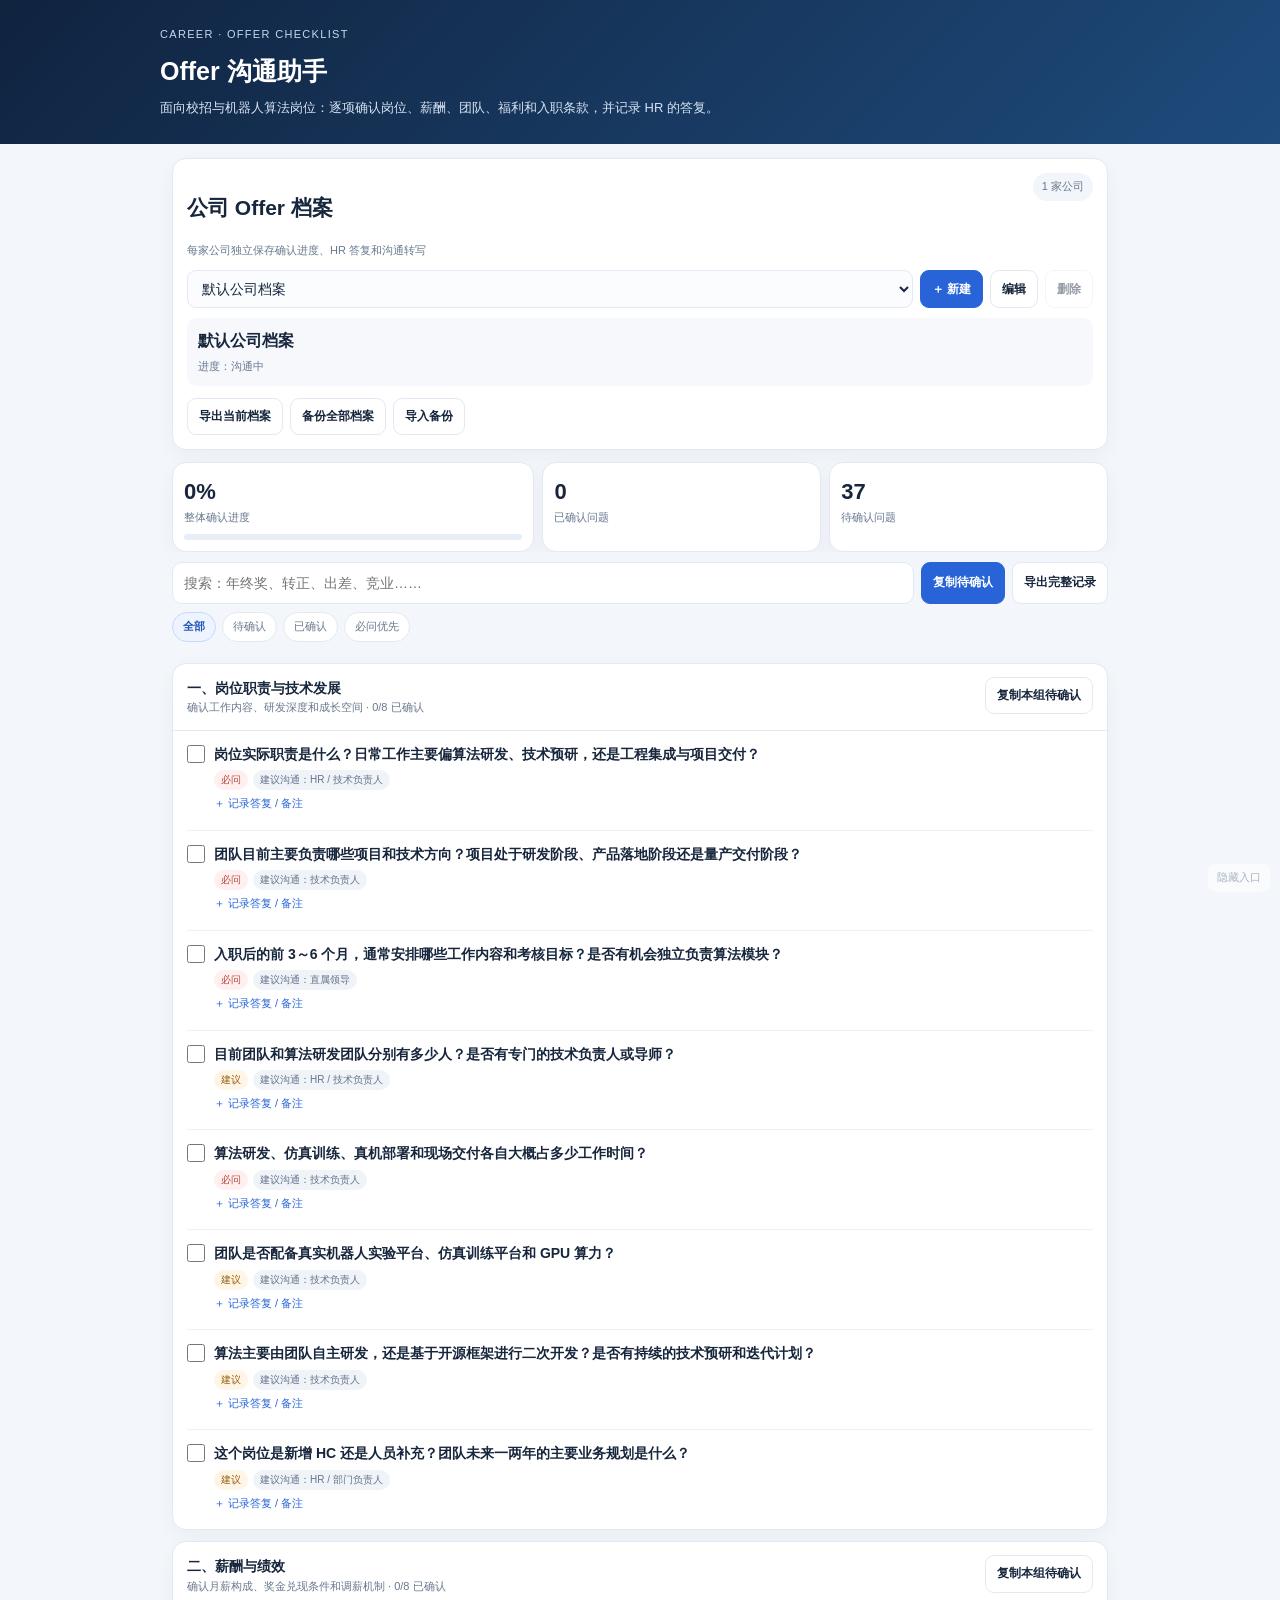
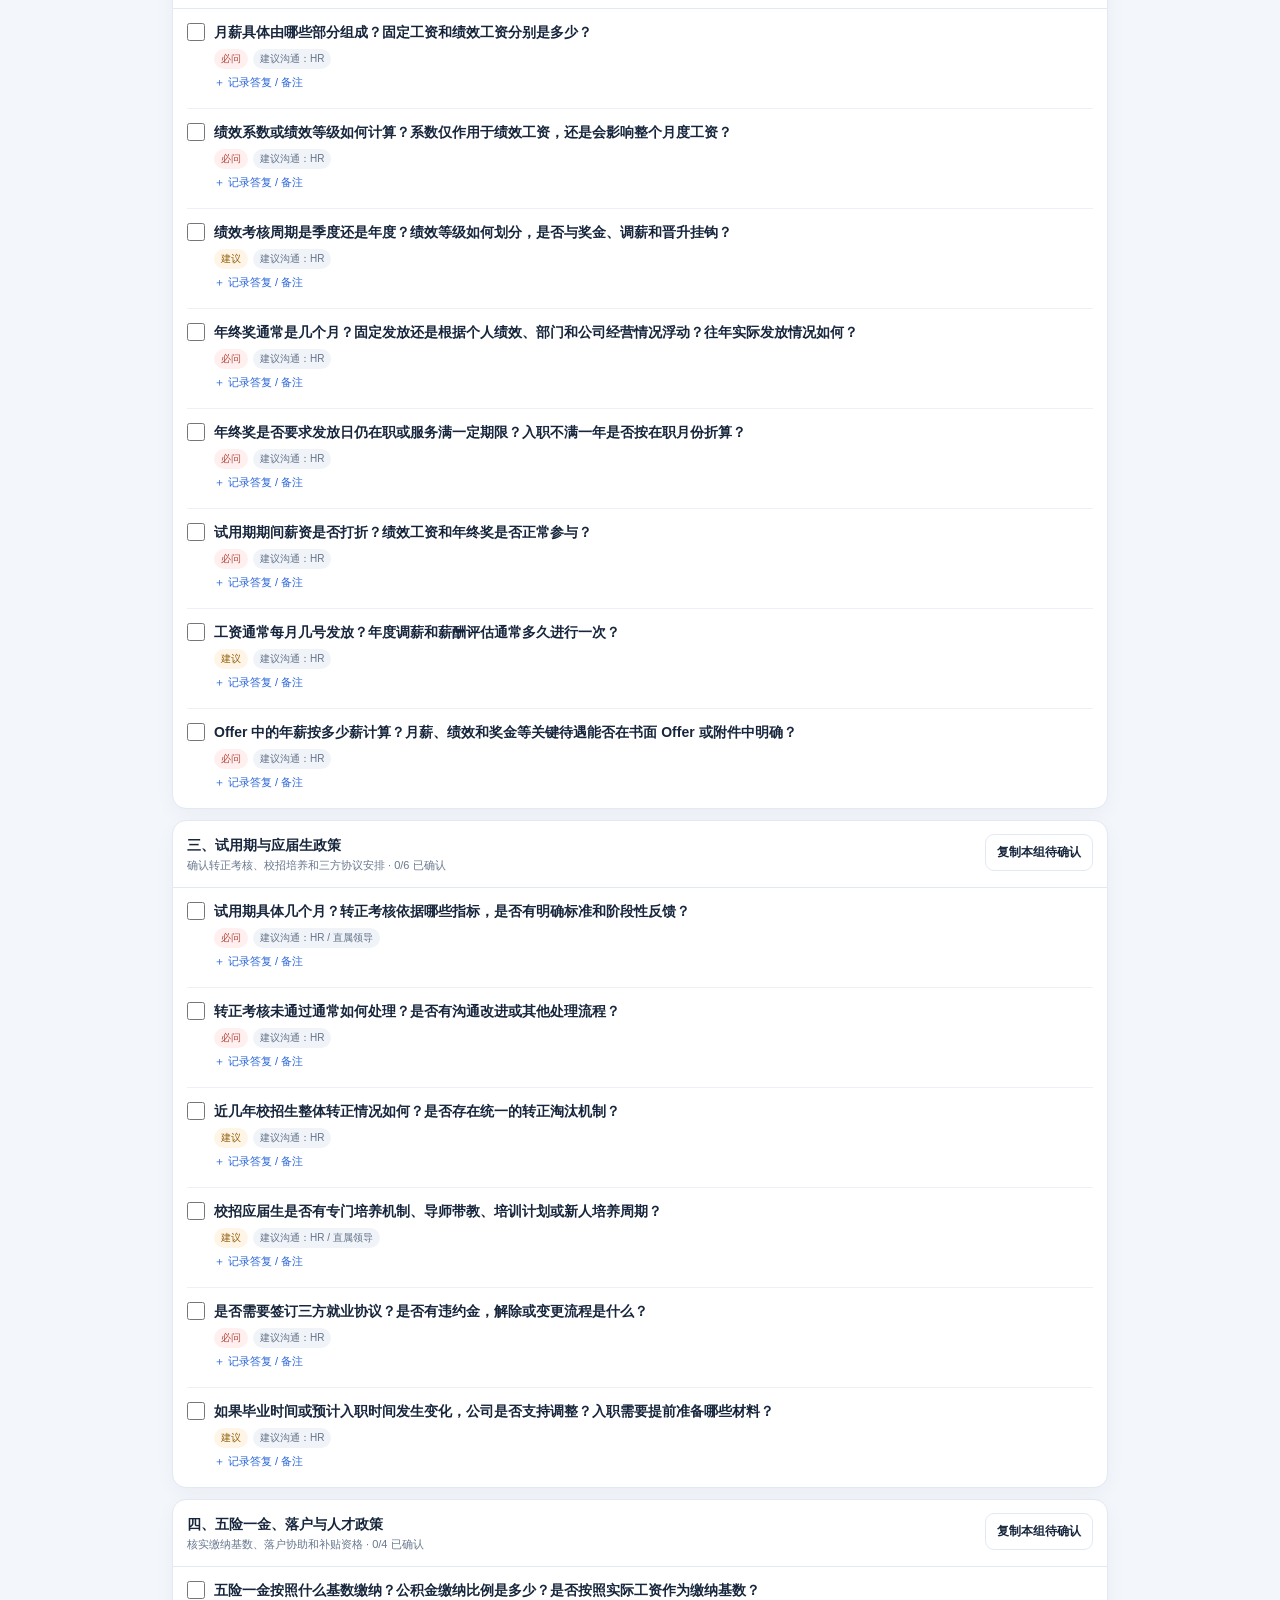
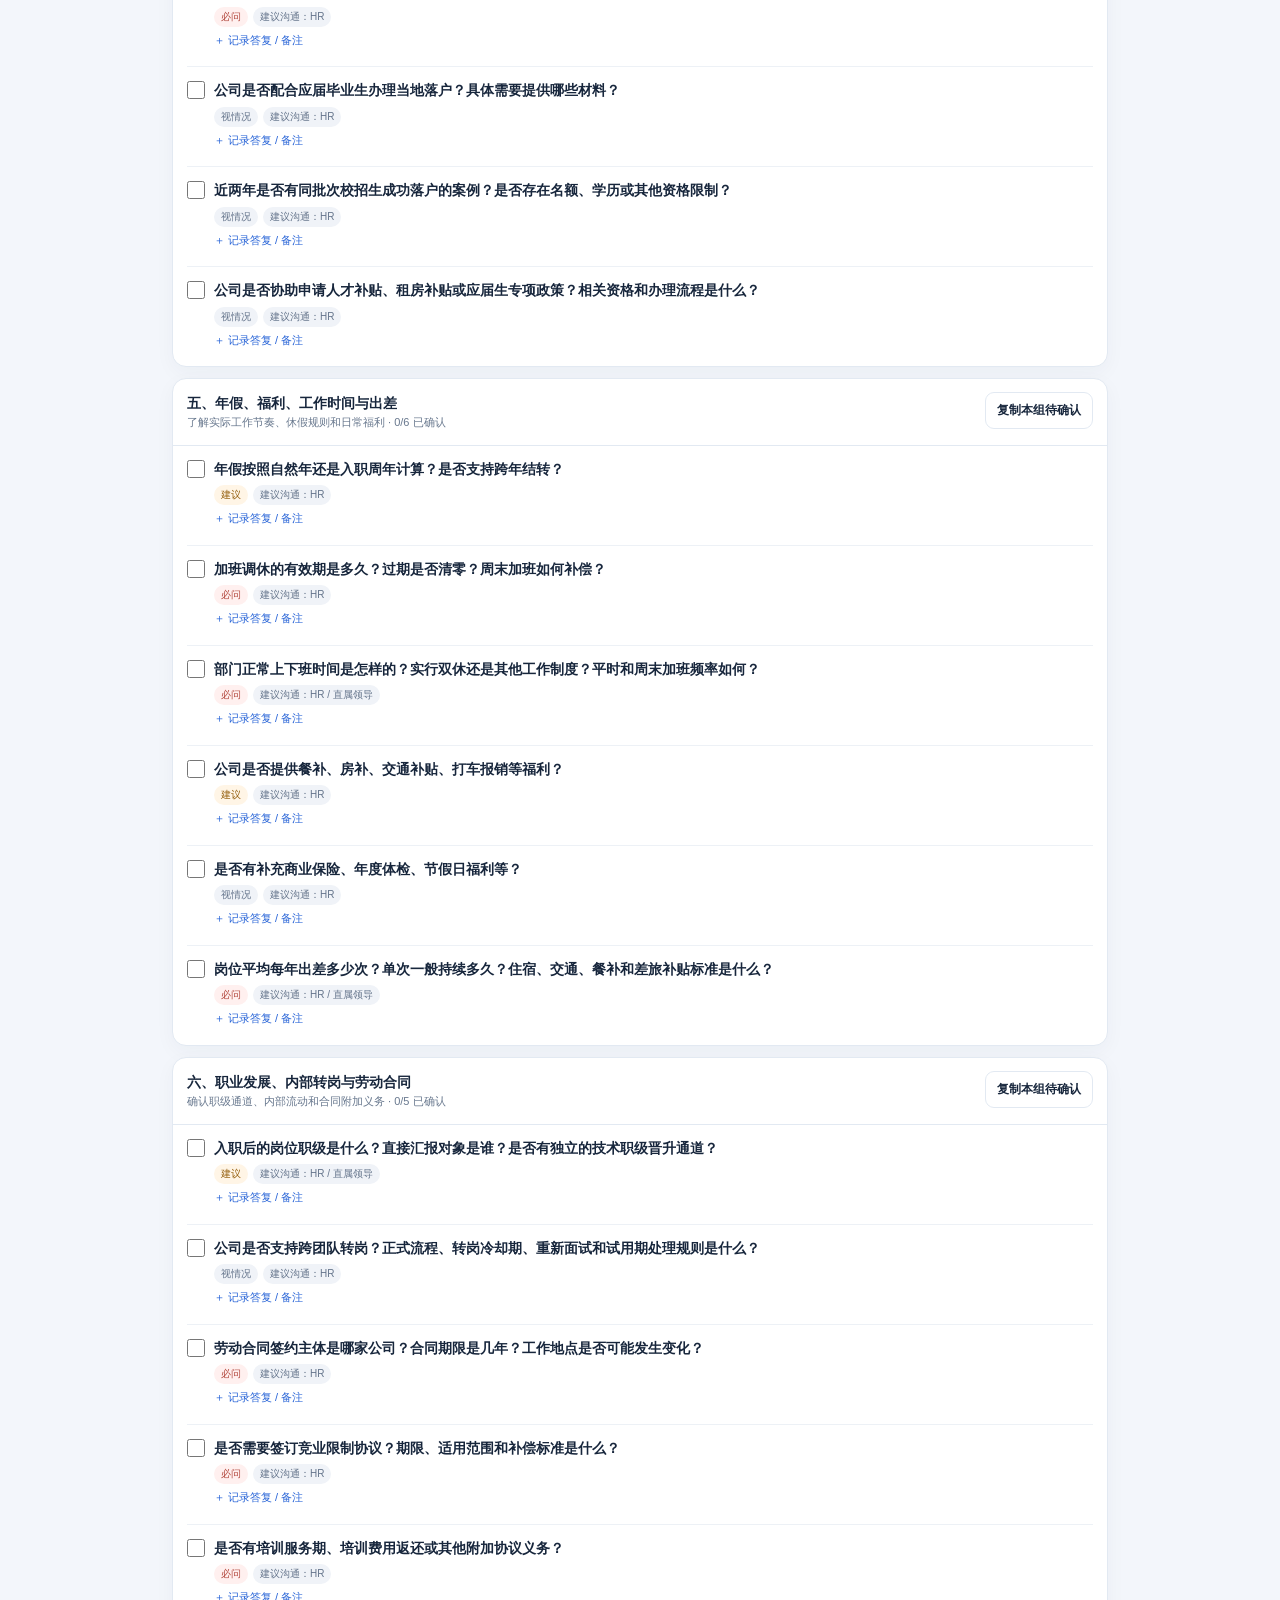
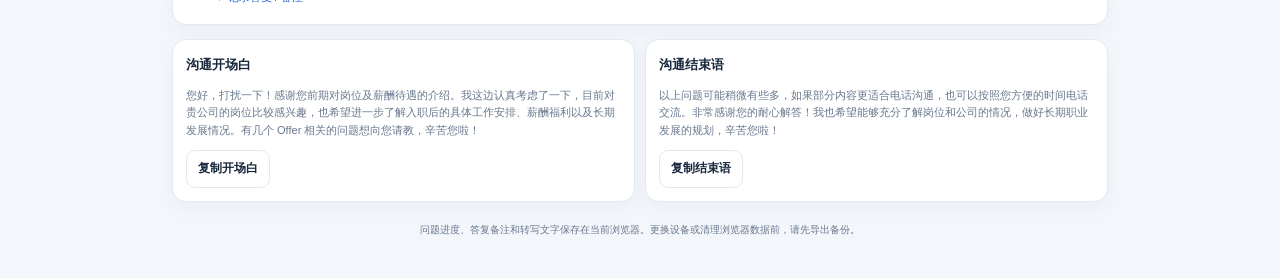
==== commit 9c9d5975: "Load private recording authentication endpoint configuration" ====
--- a/docs/tools/offer-assistant/index.html
+++ b/docs/tools/offer-assistant/index.html
@@ -1 +1 @@
-<!doctype html><html lang="zh-CN"><head><meta charset="utf-8"><meta name="viewport" content="width=device-width,initial-scale=1"><meta name="theme-color" content="#10233f"><title>Offer 沟通助手</title></head><body style="font:15px sans-serif;padding:24px;color:#17263c">正在加载 Offer 沟通助手…<script>(async()=>{try{if(!('DecompressionStream'in window))throw new Error('当前浏览器版本较旧，请升级 Chrome、Edge 或 Safari。');const bin=atob('H4sIAAAAAAAC/7V9a3cTV7bgd36FMN2UdC3JlsHGSMhMmk46fW+n0wvomTWL9pouSSW7GllSpBKYFlrLBowN2Nh0zNPmYQKGJGCbQMBPvNb8lDuqkvSJvzD7cap0SpIxydzppEF16px99vtxHpUjexOZuHEuq3kGjaFU354j+JcnpaYHom3/HAwc+3MbtmlqAv4a0gzVEx9Uc3nNiLYVjGSgt62PW9PqkBZtO6NrZ7OZnNHmiWfShpaGXmf1hDEYTWhn9LgWoAe/ntYNXU0F8nE1pUVDfntUIKkb0XjmjJZzQzUGtSEtEM+kMjkJ8L5QZ9eBA0lEz9CNlNb3dTKp5TzWTw9rI/fMq99bV6592Jo/nolljMCf1TNHOrjXniN54xz+Hc5lMkYxEIgNhPclDyR7krFIIKCnT4f3hQ519RyIw9NQwdAS4X09vYd6ezV4TulpLbxP69IOJ7vgMZYqwGNXb8/BxCF4TKtnzoUFVvA4kNO0NDz39B7sRtA5BBVLHOw+2F36t2IsMxzI6//U0wPhWCaX0HIBaCnFMolzxSE1N6Cnw52RmBo/PZDLFNKJ8Bk150VUfRFig3gGbH2RJDAkHDqYHe4IBXs8ATWbTWmB/Lm8oQ35fwcYn/5KjZ+gxy+gp7/thDaQ0Tx//WObv+0vMP0XIGnPiWPw9JUez2XymaTh+Z/ql5re5s+r6Xwgr+X0ZClWMIxMGiSXLRh+Qxs21JymFmlqPT0IXQzRpRgv5PKAYDajg5xypSC8zBQlSpCHag64oyZ0kKM3dKA7oQ34Bd/[base64]/yMDajbca4/[base64]/go0mtOHwQRfC7G40jRoTuUwWPF8KtBHmL+S8IeCsz1F6fEI1QxW20UymtGGS+iFkKTwEUK3C+AcIAswrPljE5nAoMgT0Mq6h3k6S46fLHfvbaBxGTQ01MB4UCZhopIu/[base64]/1EAy0ueC4gEIUw8DcQ04ywYLEmFmKGm9IF0AJg+lKdxAXBcOQPwoPSg2OSgBhJaPt4YPJo5WgoSSIeQTqKCW+vUdREPdiINeR1K9vCgcErNG4H4oJ5K2OYF2HzT5AZa00P0HkYE4oNa/[base64]/YLZjJag0BkF94nDRPKA+GQ5S1UKDu7l8WTnolNHubfbyLU7FkPAmczKF6JFzpkk0IpU6ddpcAOZH/SnfAcD2DXbI29dTn7+SMp5Df3TW0UkAXtV3J7uRhlwixS3NksKcMphqdtEsRee4cOaUElDg2W/Q02RjnOCzTQ3V/0GgGh1W1N6Y24N6NKsAWl2MlQDVCdDw0lQwgceCAO2vEf1Bq+Ab+F4qDc8qk8yCcZkvvbc4SerXDzeoGqVQiGXOs9VBPd3dIc+VOLdKPBonZGtXFGiVw8lCtU3Q8JEVxydtQNm/oQxDDP57j8jMIRVfhb8iJoVqKhw01VkhBHQTPeRuDXkYgn9U0TOB2Dzln1Vwa6HRbuiuZamZAC84e0LptBvaq3YdC6g4cEviJWYP5QSkWCcchzGYX1xGiKi2n0QyQEEDGrKYivzCJdAnZXWZFSNHtyYKHWjoXqk/1oaKM1yGH0fsOHjoUivU0ckI2ymxOC7BZJnEloSHqtPADbqx6HMXrZKdcErXap1WAUu0Xqte8pJqceYjCT86s7EZPrNhYl4oX2U9wZ408QLKwDoJ8pV4FJfVhLRERKQ7WilBwJw1yIEZOTeeTmdxQmH4hWd4AvPBz4WMn3a4oaK/JtFgVONyQMcputjFK8qJEQDsDBp5ncyEcGOdgV17QwbptYxLaGeVOX+m/DWkJXfXW1yB6kFxfkVc+nEwDvUuo2167aFhV6GpeGggJ8/Uc6LJL+6JEcmN1HaI2rqbdmuiUqB6sIT1Ur3Hm5qoVAzE1r+fJVJuS8i47k3Xlt111vckXd9TS5ihO44SjaEKptOdIh1igO9Ihlh1xVUwsQmo5TxwS43y0DbnY1nckoZ+hP+xmsdrT1nfss+Off37c87/feb7+4gv4cezLz4/9x5/+eOLkkQ4aMxhqsWAIU4b6jmT7avcfmzM3rEcL1rW58up1a37dvPu8vL5eWbptvb5p/nS7vDX1YfNebWSmtrBWWViqLj3hxv8zMlq99UNt7AX8MOce1+48hB+VxWlz4nvzX5Pm2NPq6KR1f8F68f7D5qS59ra6tGJu3fR8edxTuXep8nLWfAIgLhzpyPYJNDuYalx8hZTbphJVBRc+81ocNddupvWjNhc/sMndAnrT5tET0bZsHN50/lZMJPUgLWrrs26+KW99y9RVt+fM9cXmrqBWAB3XUAgkP3bgs0NA45CPYISVAqC0I0bmu58YndrtpdrjO79iBnRCH53h/diOM3QIbgPfpYHCuNzzkQYeoQzCQYpMjbGwf4OxxLXBTAoEHG2zZuYrbx6DVplrbyobE+bTW6hMWy+sl9+hMo2vm++WUJl+fFBevfefI4vwL8zBq66OOIy0RyyD8EzxTPbcX7Q0Gh4Q92TKnHjrkHikgwe3AMKDtWFclf8slYKhy5uIwdIkKAXrbH10Ey/FsggDsR8aZ+F2D684tHkSqqGKVbBom0pTjj2vXXy+E5LctWFc1qF0NxpbDmf1c5TsF43F2hDGbo+B4pQ375hjE40Moj+bTJYWaz3sDds8mCQGUmpMS0XbgMe1h6/B+4AOmJfvNihYveyxneBgVx+4EeHN7LHm0gPr9luGAL6kq6Wdz78w51d4SOXmXfPlncr1FXN+vby9YI0ug5/i4datcfPlbXN6ubJ5q/r+BjgvVgryVzsbYkHoAWN8Alo022OIXlA41J2G40qk/ichm0Q0fzA3R8xn11r4lz1HiGk2RJHCOybIlsBtHtzrgkdcFoHyRODSZ03cAMGbN65WHj4VPFxeq75aQDKnb5nvbzN/[base64]/+zo7w/RvC6Wl8kvgTL9PsBr3gScG6VnfjVg/X6sL1m2mIHnz6hz45mbAom5iyPZDawVmy/RAxgkIY8ZJWRZgQJrJlshu+MPmRHX8B/Pq8/[base64]/Ym190Ry7VvvuOvgvtsDyxhj6kJd3wErMrW/NK1MAFlPpy2OsmjxFefVqefORObECgQemrvx4F9KaP+jGl4WYB1Vg/gUm1XNL7B1BlUBfhLeYuV5dfie0m0yftR4wYPL50ZneUUboIMu3/P5+9edbzlvPCTJzz3EIOQNpqgUBWUg+zInLTqcO/S+DuJB9Qk1ClPYAKaz/RNYs+/za/Eh1cRRp2pjHKSfGgUpA2pxeAcJqs6Pmq2l4hCFAAxQVldcblY2HPJa9r8N4RybwCqiqLo/CXOBmGVp1e6a6MIlTbKxXl5bKW9sYa+ZHrFsrlSsTnmODucyQ5unwfJ4Y0DwgMYAAw4U0rkwhPle+hWDh1Bru1JZzVGrJt+2UuYjKD96ruICT0twv0P6Ev8KoBMTe3QLthOqKwOOqM/k/68Jz8+kWseRb68pKeXUEJPthc9S69LC68hjfghznH0I05grLnL7KFRbkeLXRcXA55Y1rlQ0smyAmV7fvVt+vQfJWmX9YHblYvXujvH7ZhjkJSoXUQ2B/87MJEKZXMSATWGt5tvr+Ikxqjr2pvv0OpQouanXSmp+D2gcgWC+fAqjqs++4iAM54Nixd1Aime+elrfmzaUr1vV/OQUgF33g4QDh2s1tJGH6hvnqpnVxzLz8M2I7f8Ucf1Re/cHDdWhlbtUcew1AufSwLr7GEvTCc9T4m3cxDXs/V722iBy5uQgMIsG18BGUlqKDkpgsMn9JDraXELLbXYhsgZDnSEKMpzJ5gg9kglUz4qzOledT5nsw4Svl9TnzyT10JYsXrAfzbFXoEcD7zL2pgQrPTFRmf64u3+d5BOc5OExeqYw9A4qtW2vl99sYXm6/rd1+w/3L60+sn0fR+9x/YK6uOgoD3aojM+b2RRAWRBHUpYkbdWlCgH4CUh4DNIRAWa+wPBcqwTJCnEfvgXKy+EDoUHixEHGKZ5fMiX/9KrE4bGOxyJxtEotkmW5Xbkc92kejXYwwbtdpOXklEFeiwOmTXLiExwqSIqv5ZNx6/RyolrP7j/hPEJY19bi69B4HgpeGoDNT947WzRVrCo0LGbL8DsofUTE+GS9vbAk3s+dIBy5i9LnLZxUKJ0406Gfd3ZAG9u3BxN3w/P6zk59FT+0p0i5tWAGDxKKYJAeCqb75Dpdpro5Y88ssIcWP+7ZhRSzOsIWS1iEHHoHDvmG9ewUMAQ5YEzMgYoihoFqKn/eCTu05pQjFWHpQuzvGk1h3QC1HymsTHzYfWrefgtYxZAiQ4PjN0WleIGL4MBFjVHt8CVqQM9t3AAIMqTy/Vpu7DPMC1hzsQJnLGxAjHyp+hatI+AFpUIeHYVTfPEQi19eVfj9gRktL7M54bn5vfvsD2BtDRMJoKBgPeBIALdqfXCqvX2cUa3feWkvgjEbL68/[base64]/CGSCl6xs/YRYciVO/DdnLmFG/eSZtXjBnHrEWDLr2C1+imiIUiaqNoZOACbE1Mhe4URt/2HSXHsNOUIDdtwISHn+8Je/eoAMKHQaiN6ZXtbSyuwrxgAIgRZmQt0wHgKl1yFKWesz1sJl68Fb8FmQ55TXJ60XCxi9sLOkD5QROSJhM0P92X5Z3viuurRADnpXBCFnAN0UacAdMJcV8/EDz5fHPIwVMuXGnerCU4gZAE1wcP4H6/5TSiye4HodZCFEIEaIqwscG2Rn0aQZIGFQJwmR/pK/7t3WJ508AjxEZeN76+aE26OBKcF768ElcCLoCZ/[base64]/[base64]/Lyltuv8IYDWw0mMLQFZj5cM8c2AFEAhtnE1DTQzQFc9ivOJKIskpRdBgvVN+aK5HWsyXEK8pN1p05EQaM5fhlm5KTDGnlmTk/VFidaJUhNkV6eDBw1CLG6PS5Eyeb95BIkr65Qwgtrs2sgZYzoY2/LG7e4G9QYkK7toL/bN1CZQPOJT8hT2jRjDBqMkCfj/BrKftAkLCO457s71qsV9tStdUsIwhGdOy1hAfF4jAaUkJiri1A44uNDqIhfcjxEe761gjGNZUqOsVWAauKqSBp4iePl++rSY6ENK68w6pFOyCytbt+vrC+CXqMLf/Zd7e4TZOz0HSwkiKWN8bHRbqletJYhdbjH+Q3q/uNLSAfvo1IjmDHwA+Cak7ewYiMvKZCgBRowbBCK46+YAGt6BpNBULEn40IT789Yt+62YL5sTObcHCXLs7W734P8RESY2bIm3oFhYTYIRZPLqjD4LD2obL6prL+G/AYinTMCWGZexW1hyC2qb96g53u0KduTPA+XwswvhsMwia4XlWfL6ECoxVqeLb+/Jodnxy0DBBEkyCdS4bIu47aDJCSeYtI4M8F6yLJB7l99AIaCNeP8CtNGaKETcNhdfj/XzOjqs8tsJC6T4pzKUSTcc7myBl63bmQTM+bVhzwTpn8LE0Bxg4WZM1O1x/dR+18umtcvO0bNbIYI5phaCyRkillMldnXUNeyhFle6MCfASrb/IgT2NaJRrmwxoqAEYxWdnhi9PbErZY20IiKOymcRWogWI2OO4cKsEWqANC700axrX5ihcMWOnSsXr1gPp1GLd68AZAoVb2L6QyVswzVVQTThKw8kLVXLr3F0MYJFNd5N55jixPdZNN795zCNfrDHVKkq48q0y/[base64]/[base64]/5tSFT9FwFKinLjQlUjxyAUisTl40gaEUn8Gz7KaQbpvjnEuUTsRGkYW9WUPQ27PoXOyYxMrEeLBKtUzq9/RHxGrob6L5aF8iEy8MaWkj+E1By507oaW0uJHJefM+v+fEya+Pfx5VMlgyBNR8Xs8bePiYDj0EznQpfs/JHbrUd3sDZ0IK3pL04CkOLVosRYzcuSI//PuJr/8czOI9YG8qE1dTJ2BidUALDmjGH8EUvATcd/68Uiwp8FexVIqrRnzQq/mKJQQpTs0oaiql+An9qKLYxIElInknjJyeHgBygjmN9p29Haf2H+lrU/o7BvzxaJ+3qOxXwsp+dSgbARYdwd8pA3/24c8B+tmGP78pZPChTWmDh30HDkeU0ql4vw+vhOF8p6PeAb/ui/YNtCsBpV0XzUBLVE9E+4jiU3qiH+jAE0LhpJrKa368IhFWlJLoDZREvQAD16mDyZRqfKVmvQB3gADz4cngELbphl/HRm9xIDyg+/Wwrvu/CevGqc5+fzanZ3J45BQeQ/3+s4MZ/NXV7w8Gkbfe014coft8JR+gvydZSPOWXF49o3l9RRSQSx55WR5+klqe2Konz3mJMADliAZIwnZFHAiCNOrCcyjv8cjP7HOxsC+t6iu+UsnBQIzN+4ooXyP6G6+yjxb0FV/ECOImxTFxcTsPz7T4/ydQuaCaSHgVPG0L/XhnWx/SMgXDywCDhi9i/4oCNfZbZLUMJqcNZYAFApI/1NvZ6StJ/MGDkV7GTY2CrLw+fyKqimtv3uFo3zBdU/IFU1p6wBj0Z6NfqcZgkA4fexMdqmj/txDAjSBt2ThQ5qIr2678VqF3CKnhZYJe4OnDhhc25AD3iKk56EBbO0G+OU9gZVKAQu+wr6gnvcKKolFFHHxT9u9nOs6fr78jbPbv39v8Bs+s0RBb7fZCo/A5vpxmFHJpDyl7RDzsJVM9f/7UcPAb/3AQ1NNfH+xH1Yc3A/1BisL9wX9k9LRX8SDFmT9lzmq5Yyo4DF9QT8dTBQi4XgInyykHdIA8WFD4IQJ0C2xSmdznKqipbVLUg6wq+v/FumzVQHb7IsDsvTwJS0twJ4Iotkf/[base64]/ja+FrPDiYsP5RmiiyWz1i9at7CjbYLjhJSd1RxVxi1CQLsMouc5L1icCUdFgey/9no0sKLuv5D456Ra9dA9RsAtbbG7R5NhwVOHjn7yJDDkn7yMDih82r3n4rFfju1JdU+Qz2QCNN35pajFP/eyZg0MAmxyxuY6gtTw+P2rdhOB1m4ql7eoy7dC9H+OFmPL6NajM7VNlNnNwFkhWFOSQc87Mffa7/uffS7bKKo0Hw5USBwf77IyCvi6t5b48+dWfojgGJpFZQId/nZ18+apIpHlb376QSh8jwaOAC5hmTq7VxqacQyOMkBIR8U7yrN8gQC+Zo68o3LnkNocpAfLq7SFfuxL0KO2o3sKB/y0NjFHz59JxjwMODzJgsMeMQz2r6oYnrZ7RB1TIOyAq69lYRs0lgmdBVen0LnSN2NkFHrMld6JIqQcnDU5GGwcBGNrnKQ2fvIotE8olzqipggZZhNMZr4cE1SzGwGN4XdprYLc85cNeX72fNqzFj2WGhlQI6QoSQOBE5tAaP4mB4tQeEsPoQhoStdf82dxYGzFv5/N8YlP2ntKe1s56fo+XhjgU4ndvRHrr8yvyDQvqTfnJjp69Xemwu4hkRVH6dwiSgGMwW8gPekVw8UXsYOl0tQMm0TQcdcXBiDPea/[base64]/FWOeQGebuDD966y3DJaYGxxQvojhGH2I74UsolEI4xwgN6tD3moEkdIuR62Z1Txj2g97dOgO209yPZLTgXURdAPYncF5qN15N20xMu292CDIJTG/[base64]/EXP2MJlNByR5ejpif2mOPjQHuZW/kEtF/3r8TyI9+Dr2D6AInr0I2OdXd8wfMHFQg4M5LRkFEPDTxjKKyLUr/6shQv/xxNd2eA7mgRuat9Mf6sTMyBg2lI9kHirOQ/zz4i8nt0Ckc9qZzGkJacAEIsmejg4PHebPgq9IG54h/Ahblk6a8w0owAJy3kLeg9da81oukM1lzugJLeHhyynUTZxaD+7h9TqgfiiaLqRSfoYBFkFP8cFC+nQ+eqrfr+JFmt+RPPAFPQJS9UEA8Z/2MAeRKC990cWhhHjIaXT3iI/QizYtpWaxR6ef3mmJzwz4jd/FYoBn1dMa/RKLZyeOR8/qaRBKkMFIB/HPnxdvzmqx07rR9J49VnNYj7ZclzzpLEwqEdfiWf0+xceW0Xj4DolEi4U0cduAD9U+eVV981ReRcP8sgnUji7XjaVscnijSeSkeV62SqYyEIG8QgztXkeA+/fvZeEdRV2HuHfW6ws4Mgp3+nwdoU5c4hJ5zykJXL7jQA+88stNv8Wmjh5ozf+2p7OfIlDaWbpN+4JQ05xA8N4uv9IJYVJkUWGg3cG/[base64]/NizyIcpO8nZuggWajjRYfybL7aI96xS80UpFOAdT8/9CNQa47juKfYah22pVTEDXJItoVKLza85FGJwZg4WcmlTqZyUbt31/St0ckxPFLrOxSWQggKKF+0sXHBg1X6lf87DtQ8t0qvL+xdZnvb4g7s2tv5XuaSkReWi7BrPV4Y686G7kCLjrXwxBE5xPHKZW024L0iVqFPlGryO2YmuvpQqaQjzaAsT/5chyUP2U0v86kc/Qmaqefoj8uQkOO5KUmyEi51x/xw44R/Yj9bK+0RvT2dtsbO+9O6f2Qih8N1iVPfoJqrXqXoJ7/Qk+rKZ9LoaAwyWs2Lu3RPAUN8dggG9F6VOHrluXVl1xgczNtV7no1XK5TM4hdyhaVKTvG4KqiWvNfHfz/sXa3Znq4x+ta/+qbNz/sDknrr5uTIkrP3QPWPErac04m8mdhvH2ZWcJCu+I3rsgbSzVATEIvsSKN4hmrvPlTASaCbBSAlis1ud/4Iu45sQKw4c+lMYE4moWlAgXjOVOznVF4MEuGu4dOgWmh6zpBymJ+zEujIGnogcYYDMBJNhTLl76Fcjd6BvI7labV43I99d3SeyZfC1SrUZ5phOUuBeFVbmD/v79LgifYOl04Zn3/6vbD6zrT5kZ/zmyqEQaduM+bUr0sBLG9MrlXkv+Q7h1xyoPDskB6dsNWdkJ4Rre6Lz18jEpvONS3OlDzu36ZF9ou2w3x8lffBrPzJllPO0goUQ824383YC30sUm5Ss1xVqa5zhxUhDbMoOwva+TvtJFLvsGlfg4grm8hoc+nc8i0AcRRBleD8f0TaTf00e/80cx/f4rqP9X2AjZgMjo6fG4KFAa5264gOaEGr4X61yTxTN5H7v8iku8lDJw6gaxMyLKo8YEQsbYhbC3SJYZLoJUMsfUdFxLpfiTlagP/nRGz2snCtks6EreacWvxf0BaliUHEReasT1FVrnhjoXijA2+A6oa/C70wktno9msiByv/TCeRjKHlT6/UNgb1EaHkwCD71GtM/[base64]/cSXS9k+3RP46qZGfZcm6eYPmZSUrjlnPercZLdlF4r22gDJTF4aiDjLAJH6MkC97ozQegCW1pidQL7rrReC/m6ELReGDmXCvxLOih8n9UVczjwip/QRp6qqO9lfxVjOjwB1/C8SRKPKnzO4TIdB/HMMzspRxUkwmhIlKvnn69+CqS69r2wtQXJmjo1Wl1arS9u4eyd9TkEJuyb6Ak+h2NPwvl9zWsM3c2mwglsZr2+KGCRcJaQsYBhD4KTUAdBgnsAXsT3jkMRh+0M7irMpNuTaCiMhu8JJU81nB1AnKdByR4N8dgxocrrjMROhVDTO67OVpj3aaoXC1i/hH5rSoYYAe1SIUsovHAN59xN/cUHx7RrSHWMSI9yKWdcw+RwLltc7sWivm0eIc2s+cT+JSQwXqzvZzlpa16fbSwsTcU6CkSJxXiHHXOdzHJwb2upSciVYmWxrBki6YXPi40JvWH90E99KC+ggmeNW0M8Ib0Om7JLergojSQaT2boLNDQ8LgXlGm8L+KR3CIKqtl/la0ruVYkGSfIXclgYmFOy+rYuB6HClLTTnfNl0rxHGRU9IvKqk70JICWOruUl+73kCdzLSnYH2RDk5aT6BLaWuFaT5E2I1oUFHmL4NeZfL1qk0f4D3VBzlFrG50ZU9trBHuy4HtqlJR48rFKPtJgv1Es5BfM431Fl6KAKbpozvE/atrAnlfculC+Py9vcH9vEqJ+gDQfx+KwSwEWkIFSxw8av2M6Qj0qQ6XPCIJyMr+Tsh52Ul7Zb7iy13JBv3o1X5P2xHaG6Np/qxwBkQH9L/5LDGe3K39J/S0Pk/EWo+h3JiKMHYoPQ/eGmFroF1pnUc0NePBKCN23pw078HUTXN/hm8Nw+H7Jo/tIGbs3vsCcC/qBpnVCSpfwhKZsWsIo9joI0b06c0fN6TE/pxjn7xINNS8PSre070f871Zj4IBFokfSlJPzWyEe/jmRN3HKWGjGzWtkyt3+sbs+acw/wS1FUIHLg4g8n8XeX8BQYf4mJr6MQKGJXxFls+AjOxRZIzz1ApOlzSowKZmUPxapndWmBbwiJT6NdfWuNjPJ8snfHolDUw83cjWkQK7QC6bRzOEPCSQtC1YlDfq8l1UIKxYnLieiK/jsLvL5EN/+cLzDjZ5AWN8BsBR3E3vLqY/PJqzpP6CjA/2tF33of45MWUf6rqv/6OtKJ47suIIm1bAF8bicc5EUdhXXn0yDjjW2wLdda+Vxt8RZelCIqaL0FK4KGUkKK4s6hgwh+J5m/kHOkgz6QfKSD/wNu/xeyJPda0W0AAA==');const bytes=Uint8Array.from(bin,c=>c.charCodeAt(0));const stream=new Blob([bytes]).stream().pipeThrough(new DecompressionStream('gzip'));let html=await new Response(stream).text();html=html.replace('</style>',"\n.company-panel{padding:14px;margin:0 0 12px}\n.company-panel select,.company-field input,.company-field textarea{width:100%;border:1px solid var(--line);border-radius:9px;padding:9px 10px;background:#fbfcfe;color:var(--ink);font:inherit}\n.company-panel .company-select{width:auto;flex:1;min-width:190px}\n.company-meta{margin:10px 0 12px;padding:10px 11px;background:#f6f8fc;border-radius:10px}\n.company-name{font-size:16px;font-weight:750}\n.company-facts,.company-notes{font-size:11px;color:var(--muted);margin-top:4px;line-height:1.6}\n.company-editor{margin-top:12px;padding:12px;border:1px dashed #cbd7e7;border-radius:11px;background:#fafcff}\n.company-editor[hidden]{display:none!important}\n.company-editor h3{font-size:13px;margin:0 0 10px}\n.company-grid{display:grid;grid-template-columns:repeat(2,minmax(0,1fr));gap:9px}\n.company-field{min-width:0}\n.company-field label{display:block;font-size:11px;color:var(--muted);margin:0 0 4px}\n.company-field textarea{min-height:62px;resize:vertical}\n.company-wide{grid-column:1/-1}\n.company-actions{display:flex;gap:7px;flex-wrap:wrap;margin-top:10px}\n@media(max-width:620px){.company-grid{grid-template-columns:1fr}.company-wide{grid-column:auto}.company-actions .btn{flex:1}}\n"+'</style>');html=html.replace('<section class="stats">',"\n<section class=\"panel company-panel\" aria-label=\"公司 Offer 档案\">\n  <div class=\"record-head\"><div><h2>公司 Offer 档案</h2><div class=\"muted\">每家公司独立保存确认进度、HR 答复和沟通转写</div></div><div class=\"status\" id=\"companyCount\">1 家公司</div></div>\n  <div class=\"row\" style=\"margin-top:11px\">\n    <select class=\"company-select\" id=\"companySelect\" aria-label=\"选择公司档案\"></select>\n    <button class=\"btn primary\" id=\"addCompany\">＋ 新建</button>\n    <button class=\"btn\" id=\"editCompany\">编辑</button>\n    <button class=\"btn\" id=\"deleteCompany\">删除</button>\n  </div>\n  <div class=\"company-meta\" id=\"companyMeta\"></div>\n  <div class=\"company-actions\">\n    <button class=\"btn\" id=\"exportCompany\">导出当前档案</button>\n    <button class=\"btn\" id=\"backupCompanies\">备份全部档案</button>\n    <button class=\"btn\" id=\"importCompanies\">导入备份</button>\n    <input type=\"file\" id=\"importCompanyFile\" accept=\"application/json,.json\" hidden>\n  </div>\n  <div class=\"company-editor\" id=\"companyEditor\" hidden>\n    <h3 id=\"companyEditorTitle\">新建公司档案</h3>\n    <div class=\"company-grid\">\n      <div class=\"company-field\"><label for=\"companyName\">公司名称 *</label><input id=\"companyName\" maxlength=\"80\" placeholder=\"例如：某某机器人公司\"></div>\n      <div class=\"company-field\"><label for=\"companyRole\">应聘岗位</label><input id=\"companyRole\" maxlength=\"100\" placeholder=\"例如：运动控制算法工程师\"></div>\n      <div class=\"company-field\"><label for=\"companyCity\">工作地点</label><input id=\"companyCity\" maxlength=\"80\" placeholder=\"例如：上海 / 杭州\"></div>\n      <div class=\"company-field\"><label for=\"companyStage\">求职进度</label><select id=\"companyStage\"><option>沟通中</option><option>面试中</option><option>已拿 Offer</option><option>待决策</option><option>已接受</option><option>已拒绝</option><option>待入职</option><option>已入职</option></select></div>\n      <div class=\"company-field company-wide\"><label for=\"companyHR\">HR / 联系人</label><input id=\"companyHR\" maxlength=\"100\" placeholder=\"姓名、联系方式（可选）\"></div>\n      <div class=\"company-field company-wide\"><label for=\"companyNotes\">档案备注</label><textarea id=\"companyNotes\" maxlength=\"2000\" placeholder=\"记录薪酬概况、沟通重点或后续待办……\"></textarea></div>\n    </div>\n    <div class=\"company-actions\"><button class=\"btn primary\" id=\"saveCompany\">保存档案</button><button class=\"btn\" id=\"cancelCompany\">取消</button></div>\n  </div>\n</section>"+'<section class="stats">');html=html.replace("<script>\nconst DATA=[","<script src=\"company-storage.js\"><\/script>\n<script>\nconst DATA=[");html=html.replace('</body>','<script src="company-manager.js"><\/script><script src="recording-lock.js"><\/script></body>');document.open();document.write(html);document.close()}catch(e){document.body.textContent='加载失败：'+e.message}})();</script></body></html>+<!doctype html><html lang="zh-CN"><head><meta charset="utf-8"><meta name="viewport" content="width=device-width,initial-scale=1"><meta name="theme-color" content="#10233f"><title>Offer 沟通助手</title></head><body style="font:15px sans-serif;padding:24px;color:#17263c">正在加载 Offer 沟通助手…<script>(async()=>{try{if(!('DecompressionStream'in window))throw new Error('当前浏览器版本较旧，请升级 Chrome、Edge 或 Safari。');const bin=atob('H4sIAAAAAAAC/7V9a3cTV7bgd36FMN2UdC3JlsHGSMhMmk46fW+n0wvomTWL9pouSSW7GllSpBKYFlrLBowN2Nh0zNPmYQKGJGCbQMBPvNb8lDuqkvSJvzD7cap0SpIxydzppEF16px99vtxHpUjexOZuHEuq3kGjaFU354j+JcnpaYHom3/HAwc+3MbtmlqAv4a0gzVEx9Uc3nNiLYVjGSgt62PW9PqkBZtO6NrZ7OZnNHmiWfShpaGXmf1hDEYTWhn9LgWoAe/ntYNXU0F8nE1pUVDfntUIKkb0XjmjJZzQzUGtSEtEM+kMjkJ8L5QZ9eBA0lEz9CNlNb3dTKp5TzWTw9rI/fMq99bV6592Jo/nolljMCf1TNHOrjXniN54xz+Hc5lMkYxEIgNhPclDyR7krFIIKCnT4f3hQ519RyIw9NQwdAS4X09vYd6ezV4TulpLbxP69IOJ7vgMZYqwGNXb8/BxCF4TKtnzoUFVvA4kNO0NDz39B7sRtA5BBVLHOw+2F36t2IsMxzI6//U0wPhWCaX0HIBaCnFMolzxSE1N6Cnw52RmBo/PZDLFNKJ8Bk150VUfRFig3gGbH2RJDAkHDqYHe4IBXs8ATWbTWmB/Lm8oQ35fwcYn/5KjZ+gxy+gp7/thDaQ0Tx//WObv+0vMP0XIGnPiWPw9JUez2XymaTh+Z/ql5re5s+r6Xwgr+X0ZClWMIxMGiSXLRh+Qxs21JymFmlqPT0IXQzRpRgv5PKAYDajg5xypSC8zBQlSpCHag64oyZ0kKM3dKA7oQ34Bd/[base64]/yMDajbca4/[base64]/go0mtOHwQRfC7G40jRoTuUwWPF8KtBHmL+S8IeCsz1F6fEI1QxW20UymtGGS+iFkKTwEUK3C+AcIAswrPljE5nAoMgT0Mq6h3k6S46fLHfvbaBxGTQ01MB4UCZhopIu/[base64]/1EAy0ueC4gEIUw8DcQ04ywYLEmFmKGm9IF0AJg+lKdxAXBcOQPwoPSg2OSgBhJaPt4YPJo5WgoSSIeQTqKCW+vUdREPdiINeR1K9vCgcErNG4H4oJ5K2OYF2HzT5AZa00P0HkYE4oNa/[base64]/YLZjJag0BkF94nDRPKA+GQ5S1UKDu7l8WTnolNHubfbyLU7FkPAmczKF6JFzpkk0IpU6ddpcAOZH/SnfAcD2DXbI29dTn7+SMp5Df3TW0UkAXtV3J7uRhlwixS3NksKcMphqdtEsRee4cOaUElDg2W/Q02RjnOCzTQ3V/0GgGh1W1N6Y24N6NKsAWl2MlQDVCdDw0lQwgceCAO2vEf1Bq+Ab+F4qDc8qk8yCcZkvvbc4SerXDzeoGqVQiGXOs9VBPd3dIc+VOLdKPBonZGtXFGiVw8lCtU3Q8JEVxydtQNm/oQxDDP57j8jMIRVfhb8iJoVqKhw01VkhBHQTPeRuDXkYgn9U0TOB2Dzln1Vwa6HRbuiuZamZAC84e0LptBvaq3YdC6g4cEviJWYP5QSkWCcchzGYX1xGiKi2n0QyQEEDGrKYivzCJdAnZXWZFSNHtyYKHWjoXqk/1oaKM1yGH0fsOHjoUivU0ckI2ymxOC7BZJnEloSHqtPADbqx6HMXrZKdcErXap1WAUu0Xqte8pJqceYjCT86s7EZPrNhYl4oX2U9wZ408QLKwDoJ8pV4FJfVhLRERKQ7WilBwJw1yIEZOTeeTmdxQmH4hWd4AvPBz4WMn3a4oaK/JtFgVONyQMcputjFK8qJEQDsDBp5ncyEcGOdgV17QwbptYxLaGeVOX+m/DWkJXfXW1yB6kFxfkVc+nEwDvUuo2167aFhV6GpeGggJ8/Uc6LJL+6JEcmN1HaI2rqbdmuiUqB6sIT1Ur3Hm5qoVAzE1r+fJVJuS8i47k3Xlt111vckXd9TS5ihO44SjaEKptOdIh1igO9Ihlh1xVUwsQmo5TxwS43y0DbnY1nckoZ+hP+xmsdrT1nfss+Off37c87/feb7+4gv4cezLz4/9x5/+eOLkkQ4aMxhqsWAIU4b6jmT7avcfmzM3rEcL1rW58up1a37dvPu8vL5eWbptvb5p/nS7vDX1YfNebWSmtrBWWViqLj3hxv8zMlq99UNt7AX8MOce1+48hB+VxWlz4nvzX5Pm2NPq6KR1f8F68f7D5qS59ra6tGJu3fR8edxTuXep8nLWfAIgLhzpyPYJNDuYalx8hZTbphJVBRc+81ocNddupvWjNhc/sMndAnrT5tET0bZsHN50/lZMJPUgLWrrs26+KW99y9RVt+fM9cXmrqBWAB3XUAgkP3bgs0NA45CPYISVAqC0I0bmu58YndrtpdrjO79iBnRCH53h/diOM3QIbgPfpYHCuNzzkQYeoQzCQYpMjbGwf4OxxLXBTAoEHG2zZuYrbx6DVplrbyobE+bTW6hMWy+sl9+hMo2vm++WUJl+fFBevfefI4vwL8zBq66OOIy0RyyD8EzxTPbcX7Q0Gh4Q92TKnHjrkHikgwe3AMKDtWFclf8slYKhy5uIwdIkKAXrbH10Ey/FsggDsR8aZ+F2D684tHkSqqGKVbBom0pTjj2vXXy+E5LctWFc1qF0NxpbDmf1c5TsF43F2hDGbo+B4pQ375hjE40Moj+bTJYWaz3sDds8mCQGUmpMS0XbgMe1h6/B+4AOmJfvNihYveyxneBgVx+4EeHN7LHm0gPr9luGAL6kq6Wdz78w51d4SOXmXfPlncr1FXN+vby9YI0ug5/i4datcfPlbXN6ubJ5q/r+BjgvVgryVzsbYkHoAWN8Alo022OIXlA41J2G40qk/ichm0Q0fzA3R8xn11r4lz1HiGk2RJHCOybIlsBtHtzrgkdcFoHyRODSZ03cAMGbN65WHj4VPFxeq75aQDKnb5nvbzN/[base64]/+zo7w/RvC6Wl8kvgTL9PsBr3gScG6VnfjVg/X6sL1m2mIHnz6hz45mbAom5iyPZDawVmy/RAxgkIY8ZJWRZgQJrJlshu+MPmRHX8B/Pq8/[base64]/Ym190Ry7VvvuOvgvtsDyxhj6kJd3wErMrW/NK1MAFlPpy2OsmjxFefVqefORObECgQemrvx4F9KaP+jGl4WYB1Vg/gUm1XNL7B1BlUBfhLeYuV5dfie0m0yftR4wYPL50ZneUUboIMu3/P5+9edbzlvPCTJzz3EIOQNpqgUBWUg+zInLTqcO/S+DuJB9Qk1ClPYAKaz/RNYs+/za/Eh1cRRp2pjHKSfGgUpA2pxeAcJqs6Pmq2l4hCFAAxQVldcblY2HPJa9r8N4RybwCqiqLo/CXOBmGVp1e6a6MIlTbKxXl5bKW9sYa+ZHrFsrlSsTnmODucyQ5unwfJ4Y0DwgMYAAw4U0rkwhPle+hWDh1Bru1JZzVGrJt+2UuYjKD96ruICT0twv0P6Ev8KoBMTe3QLthOqKwOOqM/k/68Jz8+kWseRb68pKeXUEJPthc9S69LC68hjfghznH0I05grLnL7KFRbkeLXRcXA55Y1rlQ0smyAmV7fvVt+vQfJWmX9YHblYvXujvH7ZhjkJSoXUQ2B/87MJEKZXMSATWGt5tvr+Ikxqjr2pvv0OpQouanXSmp+D2gcgWC+fAqjqs++4iAM54Nixd1Aime+elrfmzaUr1vV/OQUgF33g4QDh2s1tJGH6hvnqpnVxzLz8M2I7f8Ucf1Re/cHDdWhlbtUcew1AufSwLr7GEvTCc9T4m3cxDXs/V722iBy5uQgMIsG18BGUlqKDkpgsMn9JDraXELLbXYhsgZDnSEKMpzJ5gg9kglUz4qzOledT5nsw4Svl9TnzyT10JYsXrAfzbFXoEcD7zL2pgQrPTFRmf64u3+d5BOc5OExeqYw9A4qtW2vl99sYXm6/rd1+w/3L60+sn0fR+9x/YK6uOgoD3aojM+b2RRAWRBHUpYkbdWlCgH4CUh4DNIRAWa+wPBcqwTJCnEfvgXKy+EDoUHixEHGKZ5fMiX/9KrE4bGOxyJxtEotkmW5Xbkc92kejXYwwbtdpOXklEFeiwOmTXLiExwqSIqv5ZNx6/RyolrP7j/hPEJY19bi69B4HgpeGoDNT947WzRVrCo0LGbL8DsofUTE+GS9vbAk3s+dIBy5i9LnLZxUKJ0406Gfd3ZAG9u3BxN3w/P6zk59FT+0p0i5tWAGDxKKYJAeCqb75Dpdpro5Y88ssIcWP+7ZhRSzOsIWS1iEHHoHDvmG9ewUMAQ5YEzMgYoihoFqKn/eCTu05pQjFWHpQuzvGk1h3QC1HymsTHzYfWrefgtYxZAiQ4PjN0WleIGL4MBFjVHt8CVqQM9t3AAIMqTy/Vpu7DPMC1hzsQJnLGxAjHyp+hatI+AFpUIeHYVTfPEQi19eVfj9gRktL7M54bn5vfvsD2BtDRMJoKBgPeBIALdqfXCqvX2cUa3feWkvgjEbL68/[base64]/CGSCl6xs/YRYciVO/DdnLmFG/eSZtXjBnHrEWDLr2C1+imiIUiaqNoZOACbE1Mhe4URt/2HSXHsNOUIDdtwISHn+8Je/eoAMKHQaiN6ZXtbSyuwrxgAIgRZmQt0wHgKl1yFKWesz1sJl68Fb8FmQ55TXJ60XCxi9sLOkD5QROSJhM0P92X5Z3viuurRADnpXBCFnAN0UacAdMJcV8/EDz5fHPIwVMuXGnerCU4gZAE1wcP4H6/5TSiye4HodZCFEIEaIqwscG2Rn0aQZIGFQJwmR/pK/7t3WJ508AjxEZeN76+aE26OBKcF768ElcCLoCZ/[base64]/[base64]/Lyltuv8IYDWw0mMLQFZj5cM8c2AFEAhtnE1DTQzQFc9ivOJKIskpRdBgvVN+aK5HWsyXEK8pN1p05EQaM5fhlm5KTDGnlmTk/VFidaJUhNkV6eDBw1CLG6PS5Eyeb95BIkr65Qwgtrs2sgZYzoY2/LG7e4G9QYkK7toL/bN1CZQPOJT8hT2jRjDBqMkCfj/BrKftAkLCO457s71qsV9tStdUsIwhGdOy1hAfF4jAaUkJiri1A44uNDqIhfcjxEe761gjGNZUqOsVWAauKqSBp4iePl++rSY6ENK68w6pFOyCytbt+vrC+CXqMLf/Zd7e4TZOz0HSwkiKWN8bHRbqletJYhdbjH+Q3q/uNLSAfvo1IjmDHwA+Cak7ewYiMvKZCgBRowbBCK46+YAGt6BpNBULEn40IT789Yt+62YL5sTObcHCXLs7W734P8RESY2bIm3oFhYTYIRZPLqjD4LD2obL6prL+G/AYinTMCWGZexW1hyC2qb96g53u0KduTPA+XwswvhsMwia4XlWfL6ECoxVqeLb+/Jodnxy0DBBEkyCdS4bIu47aDJCSeYtI4M8F6yLJB7l99AIaCNeP8CtNGaKETcNhdfj/XzOjqs8tsJC6T4pzKUSTcc7myBl63bmQTM+bVhzwTpn8LE0Bxg4WZM1O1x/dR+18umtcvO0bNbIYI5phaCyRkillMldnXUNeyhFle6MCfASrb/IgT2NaJRrmwxoqAEYxWdnhi9PbErZY20IiKOymcRWogWI2OO4cKsEWqANC700axrX5ihcMWOnSsXr1gPp1GLd68AZAoVb2L6QyVswzVVQTThKw8kLVXLr3F0MYJFNd5N55jixPdZNN795zCNfrDHVKkq48q0y/[base64]/[base64]/5tSFT9FwFKinLjQlUjxyAUisTl40gaEUn8Gz7KaQbpvjnEuUTsRGkYW9WUPQ27PoXOyYxMrEeLBKtUzq9/RHxGrob6L5aF8iEy8MaWkj+E1By507oaW0uJHJefM+v+fEya+Pfx5VMlgyBNR8Xs8bePiYDj0EznQpfs/JHbrUd3sDZ0IK3pL04CkOLVosRYzcuSI//PuJr/8czOI9YG8qE1dTJ2BidUALDmjGH8EUvATcd/68Uiwp8FexVIqrRnzQq/mKJQQpTs0oaiql+An9qKLYxIElInknjJyeHgBygjmN9p29Haf2H+lrU/o7BvzxaJ+3qOxXwsp+dSgbARYdwd8pA3/24c8B+tmGP78pZPChTWmDh30HDkeU0ql4vw+vhOF8p6PeAb/ui/YNtCsBpV0XzUBLVE9E+4jiU3qiH+jAE0LhpJrKa368IhFWlJLoDZREvQAD16mDyZRqfKVmvQB3gADz4cngELbphl/HRm9xIDyg+/Wwrvu/CevGqc5+fzanZ3J45BQeQ/3+s4MZ/NXV7w8Gkbfe014coft8JR+gvydZSPOWXF49o3l9RRSQSx55WR5+klqe2Konz3mJMADliAZIwnZFHAiCNOrCcyjv8cjP7HOxsC+t6iu+UsnBQIzN+4ooXyP6G6+yjxb0FV/ECOImxTFxcTsPz7T4/ydQuaCaSHgVPG0L/XhnWx/SMgXDywCDhi9i/4oCNfZbZLUMJqcNZYAFApI/1NvZ6StJ/MGDkV7GTY2CrLw+fyKqimtv3uFo3zBdU/IFU1p6wBj0Z6NfqcZgkA4fexMdqmj/txDAjSBt2ThQ5qIr2678VqF3CKnhZYJe4OnDhhc25AD3iKk56EBbO0G+OU9gZVKAQu+wr6gnvcKKolFFHHxT9u9nOs6fr78jbPbv39v8Bs+s0RBb7fZCo/A5vpxmFHJpDyl7RDzsJVM9f/7UcPAb/3AQ1NNfH+xH1Yc3A/1BisL9wX9k9LRX8SDFmT9lzmq5Yyo4DF9QT8dTBQi4XgInyykHdIA8WFD4IQJ0C2xSmdznKqipbVLUg6wq+v/FumzVQHb7IsDsvTwJS0twJ4Iotkf/[base64]/ja+FrPDiYsP5RmiiyWz1i9at7CjbYLjhJSd1RxVxi1CQLsMouc5L1icCUdFgey/9no0sKLuv5D456Ra9dA9RsAtbbG7R5NhwVOHjn7yJDDkn7yMDih82r3n4rFfju1JdU+Qz2QCNN35pajFP/eyZg0MAmxyxuY6gtTw+P2rdhOB1m4ql7eoy7dC9H+OFmPL6NajM7VNlNnNwFkhWFOSQc87Mffa7/uffS7bKKo0Hw5USBwf77IyCvi6t5b48+dWfojgGJpFZQId/nZ18+apIpHlb376QSh8jwaOAC5hmTq7VxqacQyOMkBIR8U7yrN8gQC+Zo68o3LnkNocpAfLq7SFfuxL0KO2o3sKB/y0NjFHz59JxjwMODzJgsMeMQz2r6oYnrZ7RB1TIOyAq69lYRs0lgmdBVen0LnSN2NkFHrMld6JIqQcnDU5GGwcBGNrnKQ2fvIotE8olzqipggZZhNMZr4cE1SzGwGN4XdprYLc85cNeX72fNqzFj2WGhlQI6QoSQOBE5tAaP4mB4tQeEsPoQhoStdf82dxYGzFv5/N8YlP2ntKe1s56fo+XhjgU4ndvRHrr8yvyDQvqTfnJjp69Xemwu4hkRVH6dwiSgGMwW8gPekVw8UXsYOl0tQMm0TQcdcXBiDPea/[base64]/FWOeQGebuDD966y3DJaYGxxQvojhGH2I74UsolEI4xwgN6tD3moEkdIuR62Z1Txj2g97dOgO209yPZLTgXURdAPYncF5qN15N20xMu292CDIJTG/[base64]/EXP2MJlNByR5ejpif2mOPjQHuZW/kEtF/3r8TyI9+Dr2D6AInr0I2OdXd8wfMHFQg4M5LRkFEPDTxjKKyLUr/6shQv/xxNd2eA7mgRuat9Mf6sTMyBg2lI9kHirOQ/zz4i8nt0Ckc9qZzGkJacAEIsmejg4PHebPgq9IG54h/Ahblk6a8w0owAJy3kLeg9da81oukM1lzugJLeHhyynUTZxaD+7h9TqgfiiaLqRSfoYBFkFP8cFC+nQ+eqrfr+JFmt+RPPAFPQJS9UEA8Z/2MAeRKC990cWhhHjIaXT3iI/QizYtpWaxR6ef3mmJzwz4jd/FYoBn1dMa/RKLZyeOR8/qaRBKkMFIB/HPnxdvzmqx07rR9J49VnNYj7ZclzzpLEwqEdfiWf0+xceW0Xj4DolEi4U0cduAD9U+eVV981ReRcP8sgnUji7XjaVscnijSeSkeV62SqYyEIG8QgztXkeA+/fvZeEdRV2HuHfW6ws4Mgp3+nwdoU5c4hJ5zykJXL7jQA+88stNv8Wmjh5ozf+2p7OfIlDaWbpN+4JQ05xA8N4uv9IJYVJkUWGg3cG/[base64]/NizyIcpO8nZuggWajjRYfybL7aI96xS80UpFOAdT8/9CNQa47juKfYah22pVTEDXJItoVKLza85FGJwZg4WcmlTqZyUbt31/St0ckxPFLrOxSWQggKKF+0sXHBg1X6lf87DtQ8t0qvL+xdZnvb4g7s2tv5XuaSkReWi7BrPV4Y686G7kCLjrXwxBE5xPHKZW024L0iVqFPlGryO2YmuvpQqaQjzaAsT/5chyUP2U0v86kc/Qmaqefoj8uQkOO5KUmyEi51x/xw44R/Yj9bK+0RvT2dtsbO+9O6f2Qih8N1iVPfoJqrXqXoJ7/Qk+rKZ9LoaAwyWs2Lu3RPAUN8dggG9F6VOHrluXVl1xgczNtV7no1XK5TM4hdyhaVKTvG4KqiWvNfHfz/sXa3Znq4x+ta/+qbNz/sDknrr5uTIkrP3QPWPErac04m8mdhvH2ZWcJCu+I3rsgbSzVATEIvsSKN4hmrvPlTASaCbBSAlis1ud/4Iu45sQKw4c+lMYE4moWlAgXjOVOznVF4MEuGu4dOgWmh6zpBymJ+zEujIGnogcYYDMBJNhTLl76Fcjd6BvI7labV43I99d3SeyZfC1SrUZ5phOUuBeFVbmD/v79LgifYOl04Zn3/6vbD6zrT5kZ/zmyqEQaduM+bUr0sBLG9MrlXkv+Q7h1xyoPDskB6dsNWdkJ4Rre6Lz18jEpvONS3OlDzu36ZF9ou2w3x8lffBrPzJllPO0goUQ824383YC30sUm5Ss1xVqa5zhxUhDbMoOwva+TvtJFLvsGlfg4grm8hoc+nc8i0AcRRBleD8f0TaTf00e/80cx/f4rqP9X2AjZgMjo6fG4KFAa5264gOaEGr4X61yTxTN5H7v8iku8lDJw6gaxMyLKo8YEQsbYhbC3SJYZLoJUMsfUdFxLpfiTlagP/nRGz2snCtks6EreacWvxf0BaliUHEReasT1FVrnhjoXijA2+A6oa/C70wktno9msiByv/TCeRjKHlT6/UNgb1EaHkwCD71GtM/[base64]/cSXS9k+3RP46qZGfZcm6eYPmZSUrjlnPercZLdlF4r22gDJTF4aiDjLAJH6MkC97ozQegCW1pidQL7rrReC/m6ELReGDmXCvxLOih8n9UVczjwip/QRp6qqO9lfxVjOjwB1/C8SRKPKnzO4TIdB/HMMzspRxUkwmhIlKvnn69+CqS69r2wtQXJmjo1Wl1arS9u4eyd9TkEJuyb6Ak+h2NPwvl9zWsM3c2mwglsZr2+KGCRcJaQsYBhD4KTUAdBgnsAXsT3jkMRh+0M7irMpNuTaCiMhu8JJU81nB1AnKdByR4N8dgxocrrjMROhVDTO67OVpj3aaoXC1i/hH5rSoYYAe1SIUsovHAN59xN/cUHx7RrSHWMSI9yKWdcw+RwLltc7sWivm0eIc2s+cT+JSQwXqzvZzlpa16fbSwsTcU6CkSJxXiHHXOdzHJwb2upSciVYmWxrBki6YXPi40JvWH90E99KC+ggmeNW0M8Ib0Om7JLergojSQaT2boLNDQ8LgXlGm8L+KR3CIKqtl/la0ruVYkGSfIXclgYmFOy+rYuB6HClLTTnfNl0rxHGRU9IvKqk70JICWOruUl+73kCdzLSnYH2RDk5aT6BLaWuFaT5E2I1oUFHmL4NeZfL1qk0f4D3VBzlFrG50ZU9trBHuy4HtqlJR48rFKPtJgv1Es5BfM431Fl6KAKbpozvE/atrAnlfculC+Py9vcH9vEqJ+gDQfx+KwSwEWkIFSxw8av2M6Qj0qQ6XPCIJyMr+Tsh52Ul7Zb7iy13JBv3o1X5P2xHaG6Np/qxwBkQH9L/5LDGe3K39J/S0Pk/EWo+h3JiKMHYoPQ/eGmFroF1pnUc0NePBKCN23pw078HUTXN/hm8Nw+H7Jo/tIGbs3vsCcC/qBpnVCSpfwhKZsWsIo9joI0b06c0fN6TE/pxjn7xINNS8PSre070f871Zj4IBFokfSlJPzWyEe/jmRN3HKWGjGzWtkyt3+sbs+acw/wS1FUIHLg4g8n8XeX8BQYf4mJr6MQKGJXxFls+AjOxRZIzz1ApOlzSowKZmUPxapndWmBbwiJT6NdfWuNjPJ8snfHolDUw83cjWkQK7QC6bRzOEPCSQtC1YlDfq8l1UIKxYnLieiK/jsLvL5EN/+cLzDjZ5AWN8BsBR3E3vLqY/PJqzpP6CjA/2tF33of45MWUf6rqv/6OtKJ47suIIm1bAF8bicc5EUdhXXn0yDjjW2wLdda+Vxt8RZelCIqaL0FK4KGUkKK4s6hgwh+J5m/kHOkgz6QfKSD/wNu/xeyJPda0W0AAA==');const bytes=Uint8Array.from(bin,c=>c.charCodeAt(0));const stream=new Blob([bytes]).stream().pipeThrough(new DecompressionStream('gzip'));let html=await new Response(stream).text();html=html.replace('</style>',"\n.company-panel{padding:14px;margin:0 0 12px}\n.company-panel select,.company-field input,.company-field textarea{width:100%;border:1px solid var(--line);border-radius:9px;padding:9px 10px;background:#fbfcfe;color:var(--ink);font:inherit}\n.company-panel .company-select{width:auto;flex:1;min-width:190px}\n.company-meta{margin:10px 0 12px;padding:10px 11px;background:#f6f8fc;border-radius:10px}\n.company-name{font-size:16px;font-weight:750}\n.company-facts,.company-notes{font-size:11px;color:var(--muted);margin-top:4px;line-height:1.6}\n.company-editor{margin-top:12px;padding:12px;border:1px dashed #cbd7e7;border-radius:11px;background:#fafcff}\n.company-editor[hidden]{display:none!important}\n.company-editor h3{font-size:13px;margin:0 0 10px}\n.company-grid{display:grid;grid-template-columns:repeat(2,minmax(0,1fr));gap:9px}\n.company-field{min-width:0}\n.company-field label{display:block;font-size:11px;color:var(--muted);margin:0 0 4px}\n.company-field textarea{min-height:62px;resize:vertical}\n.company-wide{grid-column:1/-1}\n.company-actions{display:flex;gap:7px;flex-wrap:wrap;margin-top:10px}\n@media(max-width:620px){.company-grid{grid-template-columns:1fr}.company-wide{grid-column:auto}.company-actions .btn{flex:1}}\n"+'</style>');html=html.replace('<section class="stats">',"\n<section class=\"panel company-panel\" aria-label=\"公司 Offer 档案\">\n  <div class=\"record-head\"><div><h2>公司 Offer 档案</h2><div class=\"muted\">每家公司独立保存确认进度、HR 答复和沟通转写</div></div><div class=\"status\" id=\"companyCount\">1 家公司</div></div>\n  <div class=\"row\" style=\"margin-top:11px\">\n    <select class=\"company-select\" id=\"companySelect\" aria-label=\"选择公司档案\"></select>\n    <button class=\"btn primary\" id=\"addCompany\">＋ 新建</button>\n    <button class=\"btn\" id=\"editCompany\">编辑</button>\n    <button class=\"btn\" id=\"deleteCompany\">删除</button>\n  </div>\n  <div class=\"company-meta\" id=\"companyMeta\"></div>\n  <div class=\"company-actions\">\n    <button class=\"btn\" id=\"exportCompany\">导出当前档案</button>\n    <button class=\"btn\" id=\"backupCompanies\">备份全部档案</button>\n    <button class=\"btn\" id=\"importCompanies\">导入备份</button>\n    <input type=\"file\" id=\"importCompanyFile\" accept=\"application/json,.json\" hidden>\n  </div>\n  <div class=\"company-editor\" id=\"companyEditor\" hidden>\n    <h3 id=\"companyEditorTitle\">新建公司档案</h3>\n    <div class=\"company-grid\">\n      <div class=\"company-field\"><label for=\"companyName\">公司名称 *</label><input id=\"companyName\" maxlength=\"80\" placeholder=\"例如：某某机器人公司\"></div>\n      <div class=\"company-field\"><label for=\"companyRole\">应聘岗位</label><input id=\"companyRole\" maxlength=\"100\" placeholder=\"例如：运动控制算法工程师\"></div>\n      <div class=\"company-field\"><label for=\"companyCity\">工作地点</label><input id=\"companyCity\" maxlength=\"80\" placeholder=\"例如：上海 / 杭州\"></div>\n      <div class=\"company-field\"><label for=\"companyStage\">求职进度</label><select id=\"companyStage\"><option>沟通中</option><option>面试中</option><option>已拿 Offer</option><option>待决策</option><option>已接受</option><option>已拒绝</option><option>待入职</option><option>已入职</option></select></div>\n      <div class=\"company-field company-wide\"><label for=\"companyHR\">HR / 联系人</label><input id=\"companyHR\" maxlength=\"100\" placeholder=\"姓名、联系方式（可选）\"></div>\n      <div class=\"company-field company-wide\"><label for=\"companyNotes\">档案备注</label><textarea id=\"companyNotes\" maxlength=\"2000\" placeholder=\"记录薪酬概况、沟通重点或后续待办……\"></textarea></div>\n    </div>\n    <div class=\"company-actions\"><button class=\"btn primary\" id=\"saveCompany\">保存档案</button><button class=\"btn\" id=\"cancelCompany\">取消</button></div>\n  </div>\n</section>"+'<section class="stats">');html=html.replace("<script>\nconst DATA=[","<script src=\"company-storage.js\"><\/script>\n<script>\nconst DATA=[");html=html.replace('</body>','<script src="company-manager.js"><\/script><script src="recording-auth-config.js"><\/script><script src="recording-lock.js"><\/script></body>');document.open();document.write(html);document.close()}catch(e){document.body.textContent='加载失败：'+e.message}})();</script></body></html>
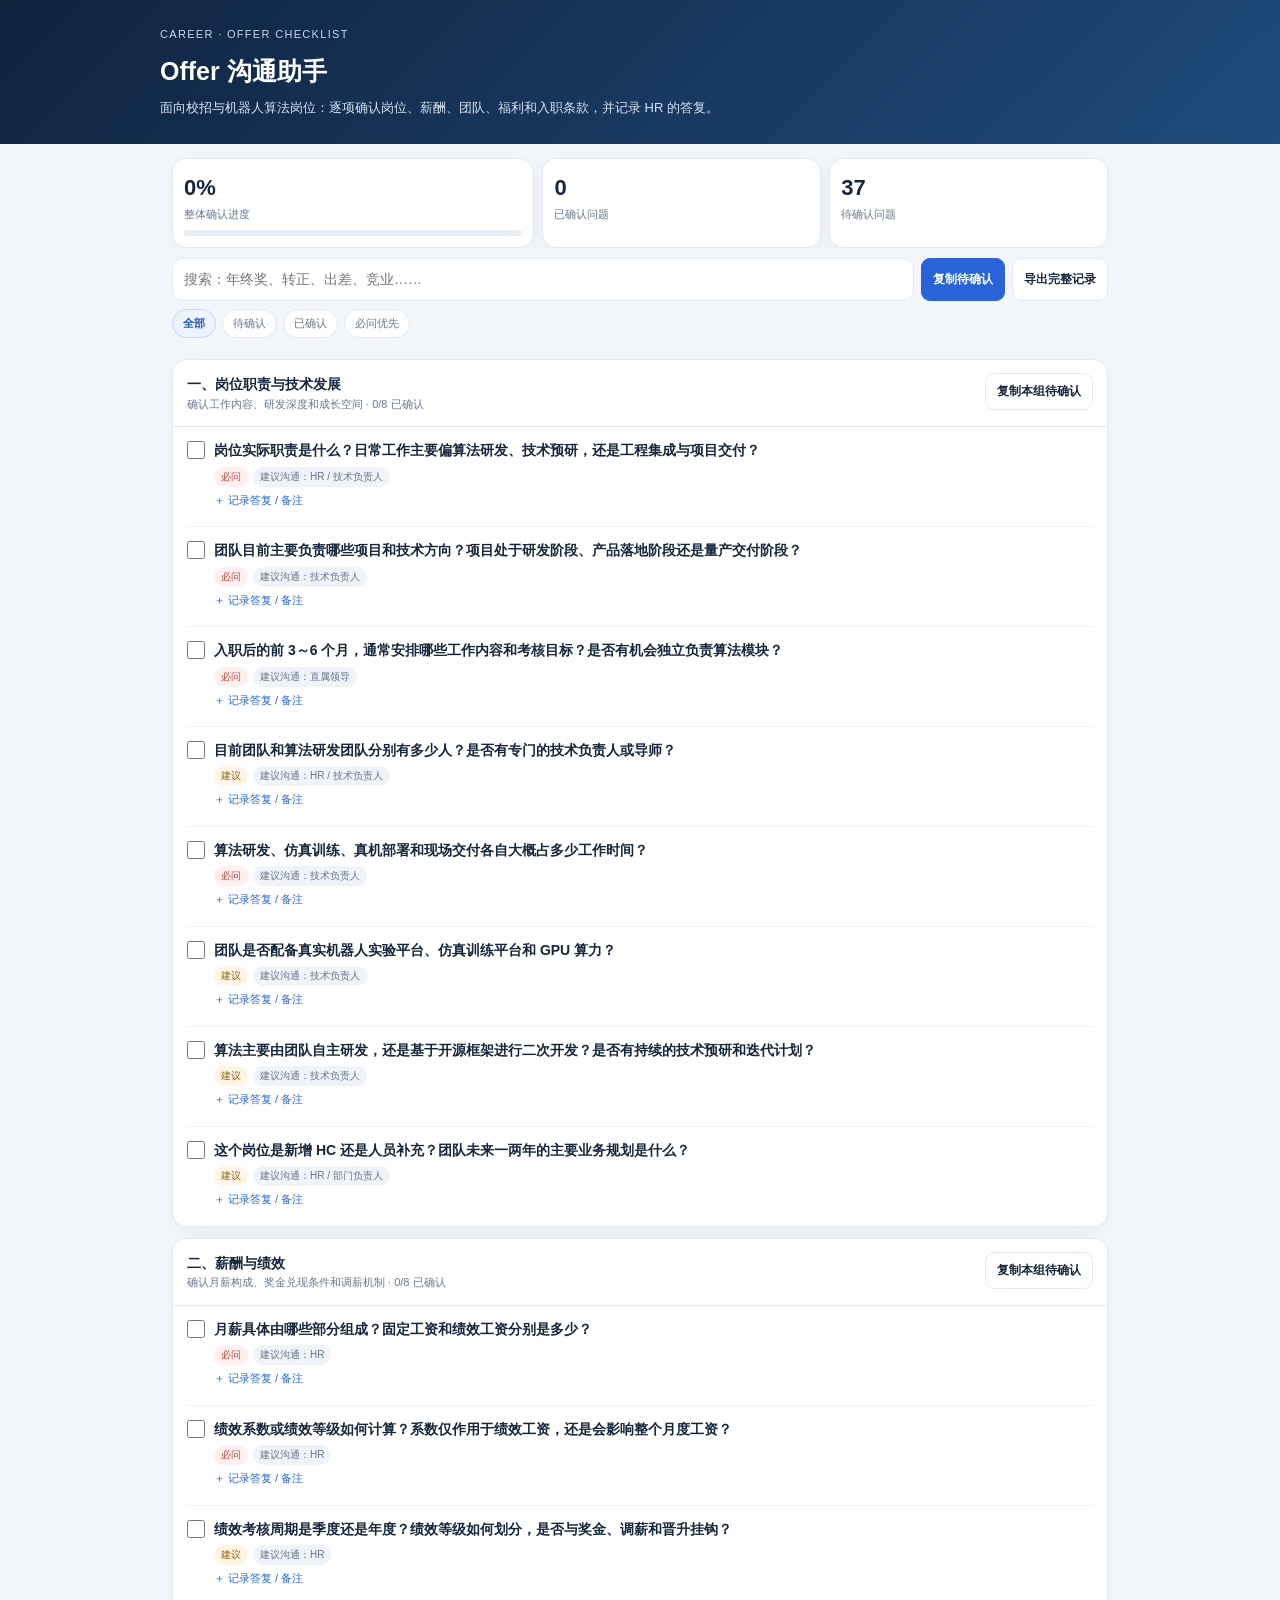
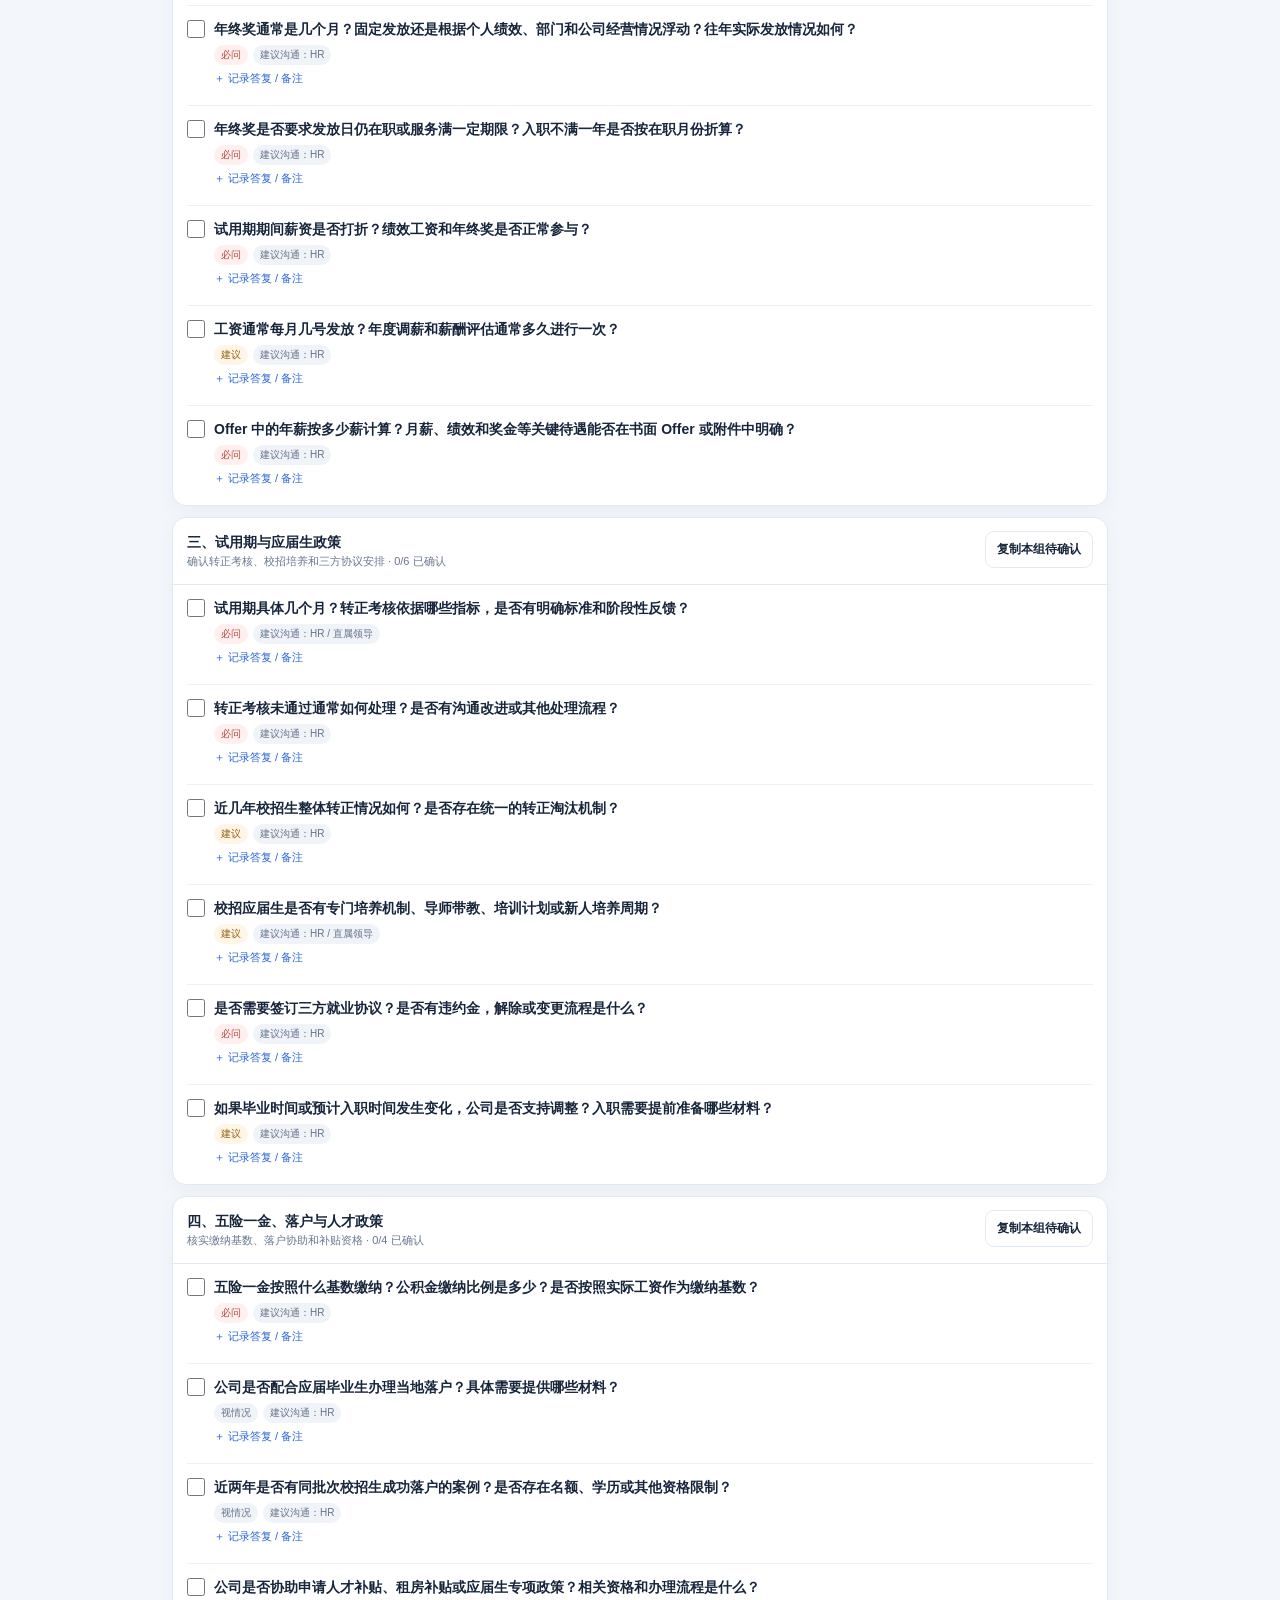
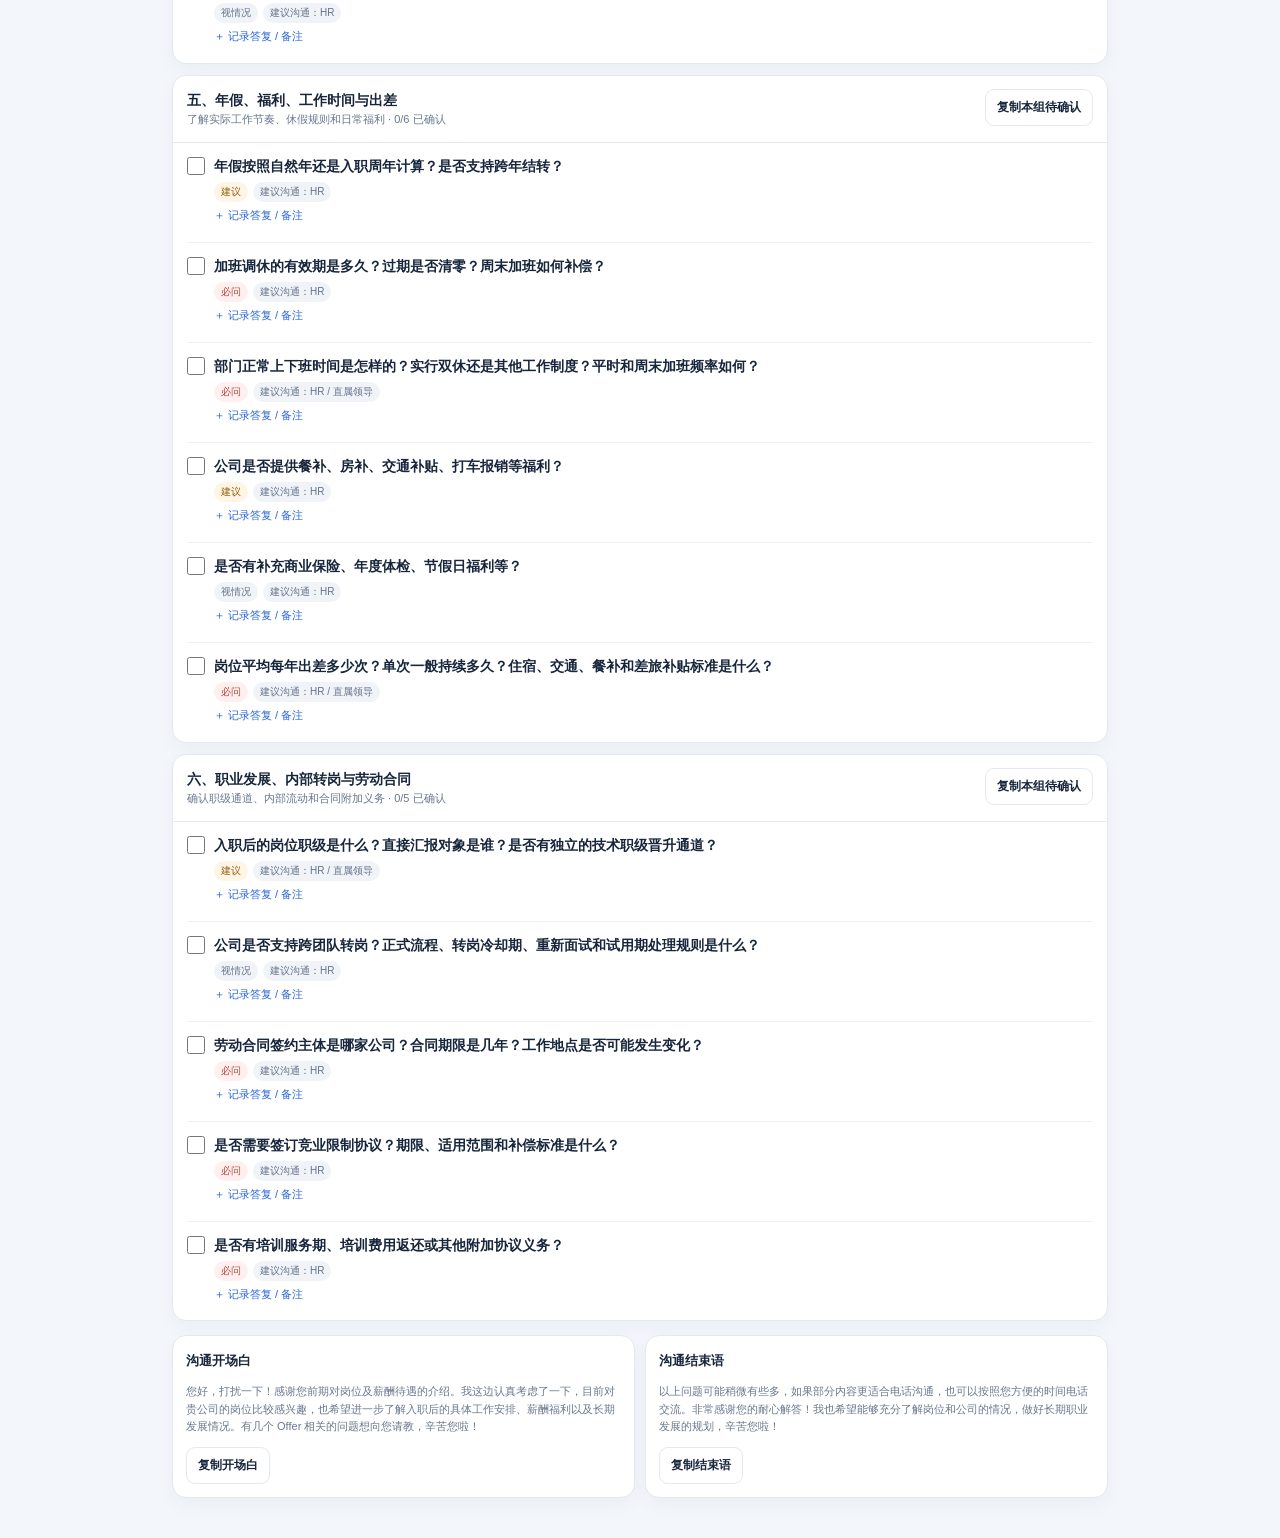
==== commit a6cb4beb: "Remove private access entry from public Offer Assistant page" ====
--- a/docs/tools/offer-assistant/index.html
+++ b/docs/tools/offer-assistant/index.html
@@ -1 +1 @@
-<!doctype html><html lang="zh-CN"><head><meta charset="utf-8"><meta name="viewport" content="width=device-width,initial-scale=1"><meta name="theme-color" content="#10233f"><title>Offer 沟通助手</title></head><body style="font:15px sans-serif;padding:24px;color:#17263c">正在加载 Offer 沟通助手…<script>(async()=>{try{if(!('DecompressionStream'in window))throw new Error('当前浏览器版本较旧，请升级 Chrome、Edge 或 Safari。');const bin=atob('H4sIAAAAAAAC/7V9a3cTV7bgd36FMN2UdC3JlsHGSMhMmk46fW+n0wvomTWL9pouSSW7GllSpBKYFlrLBowN2Nh0zNPmYQKGJGCbQMBPvNb8lDuqkvSJvzD7cap0SpIxydzppEF16px99vtxHpUjexOZuHEuq3kGjaFU354j+JcnpaYHom3/HAwc+3MbtmlqAv4a0gzVEx9Uc3nNiLYVjGSgt62PW9PqkBZtO6NrZ7OZnNHmiWfShpaGXmf1hDEYTWhn9LgWoAe/ntYNXU0F8nE1pUVDfntUIKkb0XjmjJZzQzUGtSEtEM+kMjkJ8L5QZ9eBA0lEz9CNlNb3dTKp5TzWTw9rI/fMq99bV6592Jo/nolljMCf1TNHOrjXniN54xz+Hc5lMkYxEIgNhPclDyR7krFIIKCnT4f3hQ519RyIw9NQwdAS4X09vYd6ezV4TulpLbxP69IOJ7vgMZYqwGNXb8/BxCF4TKtnzoUFVvA4kNO0NDz39B7sRtA5BBVLHOw+2F36t2IsMxzI6//U0wPhWCaX0HIBaCnFMolzxSE1N6Cnw52RmBo/PZDLFNKJ8Bk150VUfRFig3gGbH2RJDAkHDqYHe4IBXs8ATWbTWmB/Lm8oQ35fwcYn/5KjZ+gxy+gp7/thDaQ0Tx//WObv+0vMP0XIGnPiWPw9JUez2XymaTh+Z/ql5re5s+r6Xwgr+X0ZClWMIxMGiSXLRh+Qxs21JymFmlqPT0IXQzRpRgv5PKAYDajg5xypSC8zBQlSpCHag64oyZ0kKM3dKA7oQ34Bd/[base64]/yMDajbca4/[base64]/go0mtOHwQRfC7G40jRoTuUwWPF8KtBHmL+S8IeCsz1F6fEI1QxW20UymtGGS+iFkKTwEUK3C+AcIAswrPljE5nAoMgT0Mq6h3k6S46fLHfvbaBxGTQ01MB4UCZhopIu/[base64]/1EAy0ueC4gEIUw8DcQ04ywYLEmFmKGm9IF0AJg+lKdxAXBcOQPwoPSg2OSgBhJaPt4YPJo5WgoSSIeQTqKCW+vUdREPdiINeR1K9vCgcErNG4H4oJ5K2OYF2HzT5AZa00P0HkYE4oNa/[base64]/YLZjJag0BkF94nDRPKA+GQ5S1UKDu7l8WTnolNHubfbyLU7FkPAmczKF6JFzpkk0IpU6ddpcAOZH/SnfAcD2DXbI29dTn7+SMp5Df3TW0UkAXtV3J7uRhlwixS3NksKcMphqdtEsRee4cOaUElDg2W/Q02RjnOCzTQ3V/0GgGh1W1N6Y24N6NKsAWl2MlQDVCdDw0lQwgceCAO2vEf1Bq+Ab+F4qDc8qk8yCcZkvvbc4SerXDzeoGqVQiGXOs9VBPd3dIc+VOLdKPBonZGtXFGiVw8lCtU3Q8JEVxydtQNm/oQxDDP57j8jMIRVfhb8iJoVqKhw01VkhBHQTPeRuDXkYgn9U0TOB2Dzln1Vwa6HRbuiuZamZAC84e0LptBvaq3YdC6g4cEviJWYP5QSkWCcchzGYX1xGiKi2n0QyQEEDGrKYivzCJdAnZXWZFSNHtyYKHWjoXqk/1oaKM1yGH0fsOHjoUivU0ckI2ymxOC7BZJnEloSHqtPADbqx6HMXrZKdcErXap1WAUu0Xqte8pJqceYjCT86s7EZPrNhYl4oX2U9wZ408QLKwDoJ8pV4FJfVhLRERKQ7WilBwJw1yIEZOTeeTmdxQmH4hWd4AvPBz4WMn3a4oaK/JtFgVONyQMcputjFK8qJEQDsDBp5ncyEcGOdgV17QwbptYxLaGeVOX+m/DWkJXfXW1yB6kFxfkVc+nEwDvUuo2167aFhV6GpeGggJ8/Uc6LJL+6JEcmN1HaI2rqbdmuiUqB6sIT1Ur3Hm5qoVAzE1r+fJVJuS8i47k3Xlt111vckXd9TS5ihO44SjaEKptOdIh1igO9Ihlh1xVUwsQmo5TxwS43y0DbnY1nckoZ+hP+xmsdrT1nfss+Off37c87/feb7+4gv4cezLz4/9x5/+eOLkkQ4aMxhqsWAIU4b6jmT7avcfmzM3rEcL1rW58up1a37dvPu8vL5eWbptvb5p/nS7vDX1YfNebWSmtrBWWViqLj3hxv8zMlq99UNt7AX8MOce1+48hB+VxWlz4nvzX5Pm2NPq6KR1f8F68f7D5qS59ra6tGJu3fR8edxTuXep8nLWfAIgLhzpyPYJNDuYalx8hZTbphJVBRc+81ocNddupvWjNhc/sMndAnrT5tET0bZsHN50/lZMJPUgLWrrs26+KW99y9RVt+fM9cXmrqBWAB3XUAgkP3bgs0NA45CPYISVAqC0I0bmu58YndrtpdrjO79iBnRCH53h/diOM3QIbgPfpYHCuNzzkQYeoQzCQYpMjbGwf4OxxLXBTAoEHG2zZuYrbx6DVplrbyobE+bTW6hMWy+sl9+hMo2vm++WUJl+fFBevfefI4vwL8zBq66OOIy0RyyD8EzxTPbcX7Q0Gh4Q92TKnHjrkHikgwe3AMKDtWFclf8slYKhy5uIwdIkKAXrbH10Ey/FsggDsR8aZ+F2D684tHkSqqGKVbBom0pTjj2vXXy+E5LctWFc1qF0NxpbDmf1c5TsF43F2hDGbo+B4pQ375hjE40Moj+bTJYWaz3sDds8mCQGUmpMS0XbgMe1h6/B+4AOmJfvNihYveyxneBgVx+4EeHN7LHm0gPr9luGAL6kq6Wdz78w51d4SOXmXfPlncr1FXN+vby9YI0ug5/i4datcfPlbXN6ubJ5q/r+BjgvVgryVzsbYkHoAWN8Alo022OIXlA41J2G40qk/ichm0Q0fzA3R8xn11r4lz1HiGk2RJHCOybIlsBtHtzrgkdcFoHyRODSZ03cAMGbN65WHj4VPFxeq75aQDKnb5nvbzN/[base64]/+zo7w/RvC6Wl8kvgTL9PsBr3gScG6VnfjVg/X6sL1m2mIHnz6hz45mbAom5iyPZDawVmy/RAxgkIY8ZJWRZgQJrJlshu+MPmRHX8B/Pq8/[base64]/Ym190Ry7VvvuOvgvtsDyxhj6kJd3wErMrW/NK1MAFlPpy2OsmjxFefVqefORObECgQemrvx4F9KaP+jGl4WYB1Vg/gUm1XNL7B1BlUBfhLeYuV5dfie0m0yftR4wYPL50ZneUUboIMu3/P5+9edbzlvPCTJzz3EIOQNpqgUBWUg+zInLTqcO/S+DuJB9Qk1ClPYAKaz/RNYs+/za/Eh1cRRp2pjHKSfGgUpA2pxeAcJqs6Pmq2l4hCFAAxQVldcblY2HPJa9r8N4RybwCqiqLo/CXOBmGVp1e6a6MIlTbKxXl5bKW9sYa+ZHrFsrlSsTnmODucyQ5unwfJ4Y0DwgMYAAw4U0rkwhPle+hWDh1Bru1JZzVGrJt+2UuYjKD96ruICT0twv0P6Ev8KoBMTe3QLthOqKwOOqM/k/68Jz8+kWseRb68pKeXUEJPthc9S69LC68hjfghznH0I05grLnL7KFRbkeLXRcXA55Y1rlQ0smyAmV7fvVt+vQfJWmX9YHblYvXujvH7ZhjkJSoXUQ2B/87MJEKZXMSATWGt5tvr+Ikxqjr2pvv0OpQouanXSmp+D2gcgWC+fAqjqs++4iAM54Nixd1Aime+elrfmzaUr1vV/OQUgF33g4QDh2s1tJGH6hvnqpnVxzLz8M2I7f8Ucf1Re/cHDdWhlbtUcew1AufSwLr7GEvTCc9T4m3cxDXs/V722iBy5uQgMIsG18BGUlqKDkpgsMn9JDraXELLbXYhsgZDnSEKMpzJ5gg9kglUz4qzOledT5nsw4Svl9TnzyT10JYsXrAfzbFXoEcD7zL2pgQrPTFRmf64u3+d5BOc5OExeqYw9A4qtW2vl99sYXm6/rd1+w/3L60+sn0fR+9x/YK6uOgoD3aojM+b2RRAWRBHUpYkbdWlCgH4CUh4DNIRAWa+wPBcqwTJCnEfvgXKy+EDoUHixEHGKZ5fMiX/9KrE4bGOxyJxtEotkmW5Xbkc92kejXYwwbtdpOXklEFeiwOmTXLiExwqSIqv5ZNx6/RyolrP7j/hPEJY19bi69B4HgpeGoDNT947WzRVrCo0LGbL8DsofUTE+GS9vbAk3s+dIBy5i9LnLZxUKJ0406Gfd3ZAG9u3BxN3w/P6zk59FT+0p0i5tWAGDxKKYJAeCqb75Dpdpro5Y88ssIcWP+7ZhRSzOsIWS1iEHHoHDvmG9ewUMAQ5YEzMgYoihoFqKn/eCTu05pQjFWHpQuzvGk1h3QC1HymsTHzYfWrefgtYxZAiQ4PjN0WleIGL4MBFjVHt8CVqQM9t3AAIMqTy/Vpu7DPMC1hzsQJnLGxAjHyp+hatI+AFpUIeHYVTfPEQi19eVfj9gRktL7M54bn5vfvsD2BtDRMJoKBgPeBIALdqfXCqvX2cUa3feWkvgjEbL68/[base64]/CGSCl6xs/YRYciVO/DdnLmFG/eSZtXjBnHrEWDLr2C1+imiIUiaqNoZOACbE1Mhe4URt/2HSXHsNOUIDdtwISHn+8Je/eoAMKHQaiN6ZXtbSyuwrxgAIgRZmQt0wHgKl1yFKWesz1sJl68Fb8FmQ55TXJ60XCxi9sLOkD5QROSJhM0P92X5Z3viuurRADnpXBCFnAN0UacAdMJcV8/EDz5fHPIwVMuXGnerCU4gZAE1wcP4H6/5TSiye4HodZCFEIEaIqwscG2Rn0aQZIGFQJwmR/pK/7t3WJ508AjxEZeN76+aE26OBKcF768ElcCLoCZ/[base64]/[base64]/Lyltuv8IYDWw0mMLQFZj5cM8c2AFEAhtnE1DTQzQFc9ivOJKIskpRdBgvVN+aK5HWsyXEK8pN1p05EQaM5fhlm5KTDGnlmTk/VFidaJUhNkV6eDBw1CLG6PS5Eyeb95BIkr65Qwgtrs2sgZYzoY2/LG7e4G9QYkK7toL/bN1CZQPOJT8hT2jRjDBqMkCfj/BrKftAkLCO457s71qsV9tStdUsIwhGdOy1hAfF4jAaUkJiri1A44uNDqIhfcjxEe761gjGNZUqOsVWAauKqSBp4iePl++rSY6ENK68w6pFOyCytbt+vrC+CXqMLf/Zd7e4TZOz0HSwkiKWN8bHRbqletJYhdbjH+Q3q/uNLSAfvo1IjmDHwA+Cak7ewYiMvKZCgBRowbBCK46+YAGt6BpNBULEn40IT789Yt+62YL5sTObcHCXLs7W734P8RESY2bIm3oFhYTYIRZPLqjD4LD2obL6prL+G/AYinTMCWGZexW1hyC2qb96g53u0KduTPA+XwswvhsMwia4XlWfL6ECoxVqeLb+/Jodnxy0DBBEkyCdS4bIu47aDJCSeYtI4M8F6yLJB7l99AIaCNeP8CtNGaKETcNhdfj/XzOjqs8tsJC6T4pzKUSTcc7myBl63bmQTM+bVhzwTpn8LE0Bxg4WZM1O1x/dR+18umtcvO0bNbIYI5phaCyRkillMldnXUNeyhFle6MCfASrb/IgT2NaJRrmwxoqAEYxWdnhi9PbErZY20IiKOymcRWogWI2OO4cKsEWqANC700axrX5ihcMWOnSsXr1gPp1GLd68AZAoVb2L6QyVswzVVQTThKw8kLVXLr3F0MYJFNd5N55jixPdZNN795zCNfrDHVKkq48q0y/[base64]/[base64]/5tSFT9FwFKinLjQlUjxyAUisTl40gaEUn8Gz7KaQbpvjnEuUTsRGkYW9WUPQ27PoXOyYxMrEeLBKtUzq9/RHxGrob6L5aF8iEy8MaWkj+E1By507oaW0uJHJefM+v+fEya+Pfx5VMlgyBNR8Xs8bePiYDj0EznQpfs/JHbrUd3sDZ0IK3pL04CkOLVosRYzcuSI//PuJr/8czOI9YG8qE1dTJ2BidUALDmjGH8EUvATcd/68Uiwp8FexVIqrRnzQq/mKJQQpTs0oaiql+An9qKLYxIElInknjJyeHgBygjmN9p29Haf2H+lrU/o7BvzxaJ+3qOxXwsp+dSgbARYdwd8pA3/24c8B+tmGP78pZPChTWmDh30HDkeU0ql4vw+vhOF8p6PeAb/ui/YNtCsBpV0XzUBLVE9E+4jiU3qiH+jAE0LhpJrKa368IhFWlJLoDZREvQAD16mDyZRqfKVmvQB3gADz4cngELbphl/HRm9xIDyg+/Wwrvu/CevGqc5+fzanZ3J45BQeQ/3+s4MZ/NXV7w8Gkbfe014coft8JR+gvydZSPOWXF49o3l9RRSQSx55WR5+klqe2Konz3mJMADliAZIwnZFHAiCNOrCcyjv8cjP7HOxsC+t6iu+UsnBQIzN+4ooXyP6G6+yjxb0FV/ECOImxTFxcTsPz7T4/ydQuaCaSHgVPG0L/XhnWx/SMgXDywCDhi9i/4oCNfZbZLUMJqcNZYAFApI/1NvZ6StJ/MGDkV7GTY2CrLw+fyKqimtv3uFo3zBdU/IFU1p6wBj0Z6NfqcZgkA4fexMdqmj/txDAjSBt2ThQ5qIr2678VqF3CKnhZYJe4OnDhhc25AD3iKk56EBbO0G+OU9gZVKAQu+wr6gnvcKKolFFHHxT9u9nOs6fr78jbPbv39v8Bs+s0RBb7fZCo/A5vpxmFHJpDyl7RDzsJVM9f/7UcPAb/3AQ1NNfH+xH1Yc3A/1BisL9wX9k9LRX8SDFmT9lzmq5Yyo4DF9QT8dTBQi4XgInyykHdIA8WFD4IQJ0C2xSmdznKqipbVLUg6wq+v/FumzVQHb7IsDsvTwJS0twJ4Iotkf/[base64]/ja+FrPDiYsP5RmiiyWz1i9at7CjbYLjhJSd1RxVxi1CQLsMouc5L1icCUdFgey/9no0sKLuv5D456Ra9dA9RsAtbbG7R5NhwVOHjn7yJDDkn7yMDih82r3n4rFfju1JdU+Qz2QCNN35pajFP/eyZg0MAmxyxuY6gtTw+P2rdhOB1m4ql7eoy7dC9H+OFmPL6NajM7VNlNnNwFkhWFOSQc87Mffa7/uffS7bKKo0Hw5USBwf77IyCvi6t5b48+dWfojgGJpFZQId/nZ18+apIpHlb376QSh8jwaOAC5hmTq7VxqacQyOMkBIR8U7yrN8gQC+Zo68o3LnkNocpAfLq7SFfuxL0KO2o3sKB/y0NjFHz59JxjwMODzJgsMeMQz2r6oYnrZ7RB1TIOyAq69lYRs0lgmdBVen0LnSN2NkFHrMld6JIqQcnDU5GGwcBGNrnKQ2fvIotE8olzqipggZZhNMZr4cE1SzGwGN4XdprYLc85cNeX72fNqzFj2WGhlQI6QoSQOBE5tAaP4mB4tQeEsPoQhoStdf82dxYGzFv5/N8YlP2ntKe1s56fo+XhjgU4ndvRHrr8yvyDQvqTfnJjp69Xemwu4hkRVH6dwiSgGMwW8gPekVw8UXsYOl0tQMm0TQcdcXBiDPea/[base64]/FWOeQGebuDD966y3DJaYGxxQvojhGH2I74UsolEI4xwgN6tD3moEkdIuR62Z1Txj2g97dOgO209yPZLTgXURdAPYncF5qN15N20xMu292CDIJTG/[base64]/EXP2MJlNByR5ejpif2mOPjQHuZW/kEtF/3r8TyI9+Dr2D6AInr0I2OdXd8wfMHFQg4M5LRkFEPDTxjKKyLUr/6shQv/xxNd2eA7mgRuat9Mf6sTMyBg2lI9kHirOQ/zz4i8nt0Ckc9qZzGkJacAEIsmejg4PHebPgq9IG54h/Ahblk6a8w0owAJy3kLeg9da81oukM1lzugJLeHhyynUTZxaD+7h9TqgfiiaLqRSfoYBFkFP8cFC+nQ+eqrfr+JFmt+RPPAFPQJS9UEA8Z/2MAeRKC990cWhhHjIaXT3iI/QizYtpWaxR6ef3mmJzwz4jd/FYoBn1dMa/RKLZyeOR8/qaRBKkMFIB/HPnxdvzmqx07rR9J49VnNYj7ZclzzpLEwqEdfiWf0+xceW0Xj4DolEi4U0cduAD9U+eVV981ReRcP8sgnUji7XjaVscnijSeSkeV62SqYyEIG8QgztXkeA+/fvZeEdRV2HuHfW6ws4Mgp3+nwdoU5c4hJ5zykJXL7jQA+88stNv8Wmjh5ozf+2p7OfIlDaWbpN+4JQ05xA8N4uv9IJYVJkUWGg3cG/[base64]/NizyIcpO8nZuggWajjRYfybL7aI96xS80UpFOAdT8/9CNQa47juKfYah22pVTEDXJItoVKLza85FGJwZg4WcmlTqZyUbt31/St0ckxPFLrOxSWQggKKF+0sXHBg1X6lf87DtQ8t0qvL+xdZnvb4g7s2tv5XuaSkReWi7BrPV4Y686G7kCLjrXwxBE5xPHKZW024L0iVqFPlGryO2YmuvpQqaQjzaAsT/5chyUP2U0v86kc/Qmaqefoj8uQkOO5KUmyEi51x/xw44R/Yj9bK+0RvT2dtsbO+9O6f2Qih8N1iVPfoJqrXqXoJ7/Qk+rKZ9LoaAwyWs2Lu3RPAUN8dggG9F6VOHrluXVl1xgczNtV7no1XK5TM4hdyhaVKTvG4KqiWvNfHfz/sXa3Znq4x+ta/+qbNz/sDknrr5uTIkrP3QPWPErac04m8mdhvH2ZWcJCu+I3rsgbSzVATEIvsSKN4hmrvPlTASaCbBSAlis1ud/4Iu45sQKw4c+lMYE4moWlAgXjOVOznVF4MEuGu4dOgWmh6zpBymJ+zEujIGnogcYYDMBJNhTLl76Fcjd6BvI7labV43I99d3SeyZfC1SrUZ5phOUuBeFVbmD/v79LgifYOl04Zn3/6vbD6zrT5kZ/zmyqEQaduM+bUr0sBLG9MrlXkv+Q7h1xyoPDskB6dsNWdkJ4Rre6Lz18jEpvONS3OlDzu36ZF9ou2w3x8lffBrPzJllPO0goUQ824383YC30sUm5Ss1xVqa5zhxUhDbMoOwva+TvtJFLvsGlfg4grm8hoc+nc8i0AcRRBleD8f0TaTf00e/80cx/f4rqP9X2AjZgMjo6fG4KFAa5264gOaEGr4X61yTxTN5H7v8iku8lDJw6gaxMyLKo8YEQsbYhbC3SJYZLoJUMsfUdFxLpfiTlagP/nRGz2snCtks6EreacWvxf0BaliUHEReasT1FVrnhjoXijA2+A6oa/C70wktno9msiByv/TCeRjKHlT6/UNgb1EaHkwCD71GtM/[base64]/cSXS9k+3RP46qZGfZcm6eYPmZSUrjlnPercZLdlF4r22gDJTF4aiDjLAJH6MkC97ozQegCW1pidQL7rrReC/m6ELReGDmXCvxLOih8n9UVczjwip/QRp6qqO9lfxVjOjwB1/C8SRKPKnzO4TIdB/HMMzspRxUkwmhIlKvnn69+CqS69r2wtQXJmjo1Wl1arS9u4eyd9TkEJuyb6Ak+h2NPwvl9zWsM3c2mwglsZr2+KGCRcJaQsYBhD4KTUAdBgnsAXsT3jkMRh+0M7irMpNuTaCiMhu8JJU81nB1AnKdByR4N8dgxocrrjMROhVDTO67OVpj3aaoXC1i/hH5rSoYYAe1SIUsovHAN59xN/cUHx7RrSHWMSI9yKWdcw+RwLltc7sWivm0eIc2s+cT+JSQwXqzvZzlpa16fbSwsTcU6CkSJxXiHHXOdzHJwb2upSciVYmWxrBki6YXPi40JvWH90E99KC+ggmeNW0M8Ib0Om7JLergojSQaT2boLNDQ8LgXlGm8L+KR3CIKqtl/la0ruVYkGSfIXclgYmFOy+rYuB6HClLTTnfNl0rxHGRU9IvKqk70JICWOruUl+73kCdzLSnYH2RDk5aT6BLaWuFaT5E2I1oUFHmL4NeZfL1qk0f4D3VBzlFrG50ZU9trBHuy4HtqlJR48rFKPtJgv1Es5BfM431Fl6KAKbpozvE/atrAnlfculC+Py9vcH9vEqJ+gDQfx+KwSwEWkIFSxw8av2M6Qj0qQ6XPCIJyMr+Tsh52Ul7Zb7iy13JBv3o1X5P2xHaG6Np/qxwBkQH9L/5LDGe3K39J/S0Pk/EWo+h3JiKMHYoPQ/eGmFroF1pnUc0NePBKCN23pw078HUTXN/hm8Nw+H7Jo/tIGbs3vsCcC/qBpnVCSpfwhKZsWsIo9joI0b06c0fN6TE/pxjn7xINNS8PSre070f871Zj4IBFokfSlJPzWyEe/jmRN3HKWGjGzWtkyt3+sbs+acw/wS1FUIHLg4g8n8XeX8BQYf4mJr6MQKGJXxFls+AjOxRZIzz1ApOlzSowKZmUPxapndWmBbwiJT6NdfWuNjPJ8snfHolDUw83cjWkQK7QC6bRzOEPCSQtC1YlDfq8l1UIKxYnLieiK/jsLvL5EN/+cLzDjZ5AWN8BsBR3E3vLqY/PJqzpP6CjA/2tF33of45MWUf6rqv/6OtKJ47suIIm1bAF8bicc5EUdhXXn0yDjjW2wLdda+Vxt8RZelCIqaL0FK4KGUkKK4s6hgwh+J5m/kHOkgz6QfKSD/wNu/xeyJPda0W0AAA==');const bytes=Uint8Array.from(bin,c=>c.charCodeAt(0));const stream=new Blob([bytes]).stream().pipeThrough(new DecompressionStream('gzip'));let html=await new Response(stream).text();html=html.replace('</style>',"\n.company-panel{padding:14px;margin:0 0 12px}\n.company-panel select,.company-field input,.company-field textarea{width:100%;border:1px solid var(--line);border-radius:9px;padding:9px 10px;background:#fbfcfe;color:var(--ink);font:inherit}\n.company-panel .company-select{width:auto;flex:1;min-width:190px}\n.company-meta{margin:10px 0 12px;padding:10px 11px;background:#f6f8fc;border-radius:10px}\n.company-name{font-size:16px;font-weight:750}\n.company-facts,.company-notes{font-size:11px;color:var(--muted);margin-top:4px;line-height:1.6}\n.company-editor{margin-top:12px;padding:12px;border:1px dashed #cbd7e7;border-radius:11px;background:#fafcff}\n.company-editor[hidden]{display:none!important}\n.company-editor h3{font-size:13px;margin:0 0 10px}\n.company-grid{display:grid;grid-template-columns:repeat(2,minmax(0,1fr));gap:9px}\n.company-field{min-width:0}\n.company-field label{display:block;font-size:11px;color:var(--muted);margin:0 0 4px}\n.company-field textarea{min-height:62px;resize:vertical}\n.company-wide{grid-column:1/-1}\n.company-actions{display:flex;gap:7px;flex-wrap:wrap;margin-top:10px}\n@media(max-width:620px){.company-grid{grid-template-columns:1fr}.company-wide{grid-column:auto}.company-actions .btn{flex:1}}\n"+'</style>');html=html.replace('<section class="stats">',"\n<section class=\"panel company-panel\" aria-label=\"公司 Offer 档案\">\n  <div class=\"record-head\"><div><h2>公司 Offer 档案</h2><div class=\"muted\">每家公司独立保存确认进度、HR 答复和沟通转写</div></div><div class=\"status\" id=\"companyCount\">1 家公司</div></div>\n  <div class=\"row\" style=\"margin-top:11px\">\n    <select class=\"company-select\" id=\"companySelect\" aria-label=\"选择公司档案\"></select>\n    <button class=\"btn primary\" id=\"addCompany\">＋ 新建</button>\n    <button class=\"btn\" id=\"editCompany\">编辑</button>\n    <button class=\"btn\" id=\"deleteCompany\">删除</button>\n  </div>\n  <div class=\"company-meta\" id=\"companyMeta\"></div>\n  <div class=\"company-actions\">\n    <button class=\"btn\" id=\"exportCompany\">导出当前档案</button>\n    <button class=\"btn\" id=\"backupCompanies\">备份全部档案</button>\n    <button class=\"btn\" id=\"importCompanies\">导入备份</button>\n    <input type=\"file\" id=\"importCompanyFile\" accept=\"application/json,.json\" hidden>\n  </div>\n  <div class=\"company-editor\" id=\"companyEditor\" hidden>\n    <h3 id=\"companyEditorTitle\">新建公司档案</h3>\n    <div class=\"company-grid\">\n      <div class=\"company-field\"><label for=\"companyName\">公司名称 *</label><input id=\"companyName\" maxlength=\"80\" placeholder=\"例如：某某机器人公司\"></div>\n      <div class=\"company-field\"><label for=\"companyRole\">应聘岗位</label><input id=\"companyRole\" maxlength=\"100\" placeholder=\"例如：运动控制算法工程师\"></div>\n      <div class=\"company-field\"><label for=\"companyCity\">工作地点</label><input id=\"companyCity\" maxlength=\"80\" placeholder=\"例如：上海 / 杭州\"></div>\n      <div class=\"company-field\"><label for=\"companyStage\">求职进度</label><select id=\"companyStage\"><option>沟通中</option><option>面试中</option><option>已拿 Offer</option><option>待决策</option><option>已接受</option><option>已拒绝</option><option>待入职</option><option>已入职</option></select></div>\n      <div class=\"company-field company-wide\"><label for=\"companyHR\">HR / 联系人</label><input id=\"companyHR\" maxlength=\"100\" placeholder=\"姓名、联系方式（可选）\"></div>\n      <div class=\"company-field company-wide\"><label for=\"companyNotes\">档案备注</label><textarea id=\"companyNotes\" maxlength=\"2000\" placeholder=\"记录薪酬概况、沟通重点或后续待办……\"></textarea></div>\n    </div>\n    <div class=\"company-actions\"><button class=\"btn primary\" id=\"saveCompany\">保存档案</button><button class=\"btn\" id=\"cancelCompany\">取消</button></div>\n  </div>\n</section>"+'<section class="stats">');html=html.replace("<script>\nconst DATA=[","<script src=\"company-storage.js\"><\/script>\n<script>\nconst DATA=[");html=html.replace('</body>','<script src="company-manager.js"><\/script><script src="recording-auth-config.js"><\/script><script src="recording-lock.js"><\/script></body>');document.open();document.write(html);document.close()}catch(e){document.body.textContent='加载失败：'+e.message}})();</script></body></html>+<!doctype html><html lang="zh-CN"><head><meta charset="utf-8"><meta name="viewport" content="width=device-width,initial-scale=1"><meta name="theme-color" content="#10233f"><title>Offer 沟通助手</title></head><body style="font:15px sans-serif;padding:24px;color:#17263c">正在加载 Offer 沟通助手…<script>(async()=>{try{if(!('DecompressionStream'in window))throw new Error('当前浏览器版本较旧，请升级 Chrome、Edge 或 Safari。');const bin=atob('H4sIAAAAAAAC/7V9a3cTV7bgd36FMN2UdC3JlsHGSMhMmk46fW+n0wvomTWL9pouSSW7GllSpBKYFlrLBowN2Nh0zNPmYQKGJGCbQMBPvNb8lDuqkvSJvzD7cap0SpIxydzppEF16px99vtxHpUjexOZuHEuq3kGjaFU354j+JcnpaYHom3/HAwc+3MbtmlqAv4a0gzVEx9Uc3nNiLYVjGSgt62PW9PqkBZtO6NrZ7OZnNHmiWfShpaGXmf1hDEYTWhn9LgWoAe/ntYNXU0F8nE1pUVDfntUIKkb0XjmjJZzQzUGtSEtEM+kMjkJ8L5QZ9eBA0lEz9CNlNb3dTKp5TzWTw9rI/fMq99bV6592Jo/nolljMCf1TNHOrjXniN54xz+Hc5lMkYxEIgNhPclDyR7krFIIKCnT4f3hQ519RyIw9NQwdAS4X09vYd6ezV4TulpLbxP69IOJ7vgMZYqwGNXb8/BxCF4TKtnzoUFVvA4kNO0NDz39B7sRtA5BBVLHOw+2F36t2IsMxzI6//U0wPhWCaX0HIBaCnFMolzxSE1N6Cnw52RmBo/PZDLFNKJ8Bk150VUfRFig3gGbH2RJDAkHDqYHe4IBXs8ATWbTWmB/Lm8oQ35fwcYn/5KjZ+gxy+gp7/thDaQ0Tx//WObv+0vMP0XIGnPiWPw9JUez2XymaTh+Z/ql5re5s+r6Xwgr+X0ZClWMIxMGiSXLRh+Qxs21JymFmlqPT0IXQzRpRgv5PKAYDajg5xypSC8zBQlSpCHag64oyZ0kKM3dKA7oQ34Bd/[base64]/yMDajbca4/[base64]/go0mtOHwQRfC7G40jRoTuUwWPF8KtBHmL+S8IeCsz1F6fEI1QxW20UymtGGS+iFkKTwEUK3C+AcIAswrPljE5nAoMgT0Mq6h3k6S46fLHfvbaBxGTQ01MB4UCZhopIu/[base64]/1EAy0ueC4gEIUw8DcQ04ywYLEmFmKGm9IF0AJg+lKdxAXBcOQPwoPSg2OSgBhJaPt4YPJo5WgoSSIeQTqKCW+vUdREPdiINeR1K9vCgcErNG4H4oJ5K2OYF2HzT5AZa00P0HkYE4oNa/[base64]/YLZjJag0BkF94nDRPKA+GQ5S1UKDu7l8WTnolNHubfbyLU7FkPAmczKF6JFzpkk0IpU6ddpcAOZH/SnfAcD2DXbI29dTn7+SMp5Df3TW0UkAXtV3J7uRhlwixS3NksKcMphqdtEsRee4cOaUElDg2W/Q02RjnOCzTQ3V/0GgGh1W1N6Y24N6NKsAWl2MlQDVCdDw0lQwgceCAO2vEf1Bq+Ab+F4qDc8qk8yCcZkvvbc4SerXDzeoGqVQiGXOs9VBPd3dIc+VOLdKPBonZGtXFGiVw8lCtU3Q8JEVxydtQNm/oQxDDP57j8jMIRVfhb8iJoVqKhw01VkhBHQTPeRuDXkYgn9U0TOB2Dzln1Vwa6HRbuiuZamZAC84e0LptBvaq3YdC6g4cEviJWYP5QSkWCcchzGYX1xGiKi2n0QyQEEDGrKYivzCJdAnZXWZFSNHtyYKHWjoXqk/1oaKM1yGH0fsOHjoUivU0ckI2ymxOC7BZJnEloSHqtPADbqx6HMXrZKdcErXap1WAUu0Xqte8pJqceYjCT86s7EZPrNhYl4oX2U9wZ408QLKwDoJ8pV4FJfVhLRERKQ7WilBwJw1yIEZOTeeTmdxQmH4hWd4AvPBz4WMn3a4oaK/JtFgVONyQMcputjFK8qJEQDsDBp5ncyEcGOdgV17QwbptYxLaGeVOX+m/DWkJXfXW1yB6kFxfkVc+nEwDvUuo2167aFhV6GpeGggJ8/Uc6LJL+6JEcmN1HaI2rqbdmuiUqB6sIT1Ur3Hm5qoVAzE1r+fJVJuS8i47k3Xlt111vckXd9TS5ihO44SjaEKptOdIh1igO9Ihlh1xVUwsQmo5TxwS43y0DbnY1nckoZ+hP+xmsdrT1nfss+Off37c87/feb7+4gv4cezLz4/9x5/+eOLkkQ4aMxhqsWAIU4b6jmT7avcfmzM3rEcL1rW58up1a37dvPu8vL5eWbptvb5p/nS7vDX1YfNebWSmtrBWWViqLj3hxv8zMlq99UNt7AX8MOce1+48hB+VxWlz4nvzX5Pm2NPq6KR1f8F68f7D5qS59ra6tGJu3fR8edxTuXep8nLWfAIgLhzpyPYJNDuYalx8hZTbphJVBRc+81ocNddupvWjNhc/sMndAnrT5tET0bZsHN50/lZMJPUgLWrrs26+KW99y9RVt+fM9cXmrqBWAB3XUAgkP3bgs0NA45CPYISVAqC0I0bmu58YndrtpdrjO79iBnRCH53h/diOM3QIbgPfpYHCuNzzkQYeoQzCQYpMjbGwf4OxxLXBTAoEHG2zZuYrbx6DVplrbyobE+bTW6hMWy+sl9+hMo2vm++WUJl+fFBevfefI4vwL8zBq66OOIy0RyyD8EzxTPbcX7Q0Gh4Q92TKnHjrkHikgwe3AMKDtWFclf8slYKhy5uIwdIkKAXrbH10Ey/FsggDsR8aZ+F2D684tHkSqqGKVbBom0pTjj2vXXy+E5LctWFc1qF0NxpbDmf1c5TsF43F2hDGbo+B4pQ375hjE40Moj+bTJYWaz3sDds8mCQGUmpMS0XbgMe1h6/B+4AOmJfvNihYveyxneBgVx+4EeHN7LHm0gPr9luGAL6kq6Wdz78w51d4SOXmXfPlncr1FXN+vby9YI0ug5/i4datcfPlbXN6ubJ5q/r+BjgvVgryVzsbYkHoAWN8Alo022OIXlA41J2G40qk/ichm0Q0fzA3R8xn11r4lz1HiGk2RJHCOybIlsBtHtzrgkdcFoHyRODSZ03cAMGbN65WHj4VPFxeq75aQDKnb5nvbzN/[base64]/+zo7w/RvC6Wl8kvgTL9PsBr3gScG6VnfjVg/X6sL1m2mIHnz6hz45mbAom5iyPZDawVmy/RAxgkIY8ZJWRZgQJrJlshu+MPmRHX8B/Pq8/[base64]/Ym190Ry7VvvuOvgvtsDyxhj6kJd3wErMrW/NK1MAFlPpy2OsmjxFefVqefORObECgQemrvx4F9KaP+jGl4WYB1Vg/gUm1XNL7B1BlUBfhLeYuV5dfie0m0yftR4wYPL50ZneUUboIMu3/P5+9edbzlvPCTJzz3EIOQNpqgUBWUg+zInLTqcO/S+DuJB9Qk1ClPYAKaz/RNYs+/za/Eh1cRRp2pjHKSfGgUpA2pxeAcJqs6Pmq2l4hCFAAxQVldcblY2HPJa9r8N4RybwCqiqLo/CXOBmGVp1e6a6MIlTbKxXl5bKW9sYa+ZHrFsrlSsTnmODucyQ5unwfJ4Y0DwgMYAAw4U0rkwhPle+hWDh1Bru1JZzVGrJt+2UuYjKD96ruICT0twv0P6Ev8KoBMTe3QLthOqKwOOqM/k/68Jz8+kWseRb68pKeXUEJPthc9S69LC68hjfghznH0I05grLnL7KFRbkeLXRcXA55Y1rlQ0smyAmV7fvVt+vQfJWmX9YHblYvXujvH7ZhjkJSoXUQ2B/87MJEKZXMSATWGt5tvr+Ikxqjr2pvv0OpQouanXSmp+D2gcgWC+fAqjqs++4iAM54Nixd1Aime+elrfmzaUr1vV/OQUgF33g4QDh2s1tJGH6hvnqpnVxzLz8M2I7f8Ucf1Re/cHDdWhlbtUcew1AufSwLr7GEvTCc9T4m3cxDXs/V722iBy5uQgMIsG18BGUlqKDkpgsMn9JDraXELLbXYhsgZDnSEKMpzJ5gg9kglUz4qzOledT5nsw4Svl9TnzyT10JYsXrAfzbFXoEcD7zL2pgQrPTFRmf64u3+d5BOc5OExeqYw9A4qtW2vl99sYXm6/rd1+w/3L60+sn0fR+9x/YK6uOgoD3aojM+b2RRAWRBHUpYkbdWlCgH4CUh4DNIRAWa+wPBcqwTJCnEfvgXKy+EDoUHixEHGKZ5fMiX/9KrE4bGOxyJxtEotkmW5Xbkc92kejXYwwbtdpOXklEFeiwOmTXLiExwqSIqv5ZNx6/RyolrP7j/hPEJY19bi69B4HgpeGoDNT947WzRVrCo0LGbL8DsofUTE+GS9vbAk3s+dIBy5i9LnLZxUKJ0406Gfd3ZAG9u3BxN3w/P6zk59FT+0p0i5tWAGDxKKYJAeCqb75Dpdpro5Y88ssIcWP+7ZhRSzOsIWS1iEHHoHDvmG9ewUMAQ5YEzMgYoihoFqKn/eCTu05pQjFWHpQuzvGk1h3QC1HymsTHzYfWrefgtYxZAiQ4PjN0WleIGL4MBFjVHt8CVqQM9t3AAIMqTy/Vpu7DPMC1hzsQJnLGxAjHyp+hatI+AFpUIeHYVTfPEQi19eVfj9gRktL7M54bn5vfvsD2BtDRMJoKBgPeBIALdqfXCqvX2cUa3feWkvgjEbL68/[base64]/CGSCl6xs/YRYciVO/DdnLmFG/eSZtXjBnHrEWDLr2C1+imiIUiaqNoZOACbE1Mhe4URt/2HSXHsNOUIDdtwISHn+8Je/eoAMKHQaiN6ZXtbSyuwrxgAIgRZmQt0wHgKl1yFKWesz1sJl68Fb8FmQ55TXJ60XCxi9sLOkD5QROSJhM0P92X5Z3viuurRADnpXBCFnAN0UacAdMJcV8/EDz5fHPIwVMuXGnerCU4gZAE1wcP4H6/5TSiye4HodZCFEIEaIqwscG2Rn0aQZIGFQJwmR/pK/7t3WJ508AjxEZeN76+aE26OBKcF768ElcCLoCZ/[base64]/[base64]/Lyltuv8IYDWw0mMLQFZj5cM8c2AFEAhtnE1DTQzQFc9ivOJKIskpRdBgvVN+aK5HWsyXEK8pN1p05EQaM5fhlm5KTDGnlmTk/VFidaJUhNkV6eDBw1CLG6PS5Eyeb95BIkr65Qwgtrs2sgZYzoY2/LG7e4G9QYkK7toL/bN1CZQPOJT8hT2jRjDBqMkCfj/BrKftAkLCO457s71qsV9tStdUsIwhGdOy1hAfF4jAaUkJiri1A44uNDqIhfcjxEe761gjGNZUqOsVWAauKqSBp4iePl++rSY6ENK68w6pFOyCytbt+vrC+CXqMLf/Zd7e4TZOz0HSwkiKWN8bHRbqletJYhdbjH+Q3q/uNLSAfvo1IjmDHwA+Cak7ewYiMvKZCgBRowbBCK46+YAGt6BpNBULEn40IT789Yt+62YL5sTObcHCXLs7W734P8RESY2bIm3oFhYTYIRZPLqjD4LD2obL6prL+G/AYinTMCWGZexW1hyC2qb96g53u0KduTPA+XwswvhsMwia4XlWfL6ECoxVqeLb+/Jodnxy0DBBEkyCdS4bIu47aDJCSeYtI4M8F6yLJB7l99AIaCNeP8CtNGaKETcNhdfj/XzOjqs8tsJC6T4pzKUSTcc7myBl63bmQTM+bVhzwTpn8LE0Bxg4WZM1O1x/dR+18umtcvO0bNbIYI5phaCyRkillMldnXUNeyhFle6MCfASrb/IgT2NaJRrmwxoqAEYxWdnhi9PbErZY20IiKOymcRWogWI2OO4cKsEWqANC700axrX5ihcMWOnSsXr1gPp1GLd68AZAoVb2L6QyVswzVVQTThKw8kLVXLr3F0MYJFNd5N55jixPdZNN795zCNfrDHVKkq48q0y/[base64]/[base64]/5tSFT9FwFKinLjQlUjxyAUisTl40gaEUn8Gz7KaQbpvjnEuUTsRGkYW9WUPQ27PoXOyYxMrEeLBKtUzq9/RHxGrob6L5aF8iEy8MaWkj+E1By507oaW0uJHJefM+v+fEya+Pfx5VMlgyBNR8Xs8bePiYDj0EznQpfs/JHbrUd3sDZ0IK3pL04CkOLVosRYzcuSI//PuJr/8czOI9YG8qE1dTJ2BidUALDmjGH8EUvATcd/68Uiwp8FexVIqrRnzQq/mKJQQpTs0oaiql+An9qKLYxIElInknjJyeHgBygjmN9p29Haf2H+lrU/o7BvzxaJ+3qOxXwsp+dSgbARYdwd8pA3/24c8B+tmGP78pZPChTWmDh30HDkeU0ql4vw+vhOF8p6PeAb/ui/YNtCsBpV0XzUBLVE9E+4jiU3qiH+jAE0LhpJrKa368IhFWlJLoDZREvQAD16mDyZRqfKVmvQB3gADz4cngELbphl/HRm9xIDyg+/Wwrvu/CevGqc5+fzanZ3J45BQeQ/3+s4MZ/NXV7w8Gkbfe014coft8JR+gvydZSPOWXF49o3l9RRSQSx55WR5+klqe2Konz3mJMADliAZIwnZFHAiCNOrCcyjv8cjP7HOxsC+t6iu+UsnBQIzN+4ooXyP6G6+yjxb0FV/ECOImxTFxcTsPz7T4/ydQuaCaSHgVPG0L/XhnWx/SMgXDywCDhi9i/4oCNfZbZLUMJqcNZYAFApI/1NvZ6StJ/MGDkV7GTY2CrLw+fyKqimtv3uFo3zBdU/IFU1p6wBj0Z6NfqcZgkA4fexMdqmj/txDAjSBt2ThQ5qIr2678VqF3CKnhZYJe4OnDhhc25AD3iKk56EBbO0G+OU9gZVKAQu+wr6gnvcKKolFFHHxT9u9nOs6fr78jbPbv39v8Bs+s0RBb7fZCo/A5vpxmFHJpDyl7RDzsJVM9f/7UcPAb/3AQ1NNfH+xH1Yc3A/1BisL9wX9k9LRX8SDFmT9lzmq5Yyo4DF9QT8dTBQi4XgInyykHdIA8WFD4IQJ0C2xSmdznKqipbVLUg6wq+v/FumzVQHb7IsDsvTwJS0twJ4Iotkf/[base64]/ja+FrPDiYsP5RmiiyWz1i9at7CjbYLjhJSd1RxVxi1CQLsMouc5L1icCUdFgey/9no0sKLuv5D456Ra9dA9RsAtbbG7R5NhwVOHjn7yJDDkn7yMDih82r3n4rFfju1JdU+Qz2QCNN35pajFP/eyZg0MAmxyxuY6gtTw+P2rdhOB1m4ql7eoy7dC9H+OFmPL6NajM7VNlNnNwFkhWFOSQc87Mffa7/uffS7bKKo0Hw5USBwf77IyCvi6t5b48+dWfojgGJpFZQId/nZ18+apIpHlb376QSh8jwaOAC5hmTq7VxqacQyOMkBIR8U7yrN8gQC+Zo68o3LnkNocpAfLq7SFfuxL0KO2o3sKB/y0NjFHz59JxjwMODzJgsMeMQz2r6oYnrZ7RB1TIOyAq69lYRs0lgmdBVen0LnSN2NkFHrMld6JIqQcnDU5GGwcBGNrnKQ2fvIotE8olzqipggZZhNMZr4cE1SzGwGN4XdprYLc85cNeX72fNqzFj2WGhlQI6QoSQOBE5tAaP4mB4tQeEsPoQhoStdf82dxYGzFv5/N8YlP2ntKe1s56fo+XhjgU4ndvRHrr8yvyDQvqTfnJjp69Xemwu4hkRVH6dwiSgGMwW8gPekVw8UXsYOl0tQMm0TQcdcXBiDPea/[base64]/FWOeQGebuDD966y3DJaYGxxQvojhGH2I74UsolEI4xwgN6tD3moEkdIuR62Z1Txj2g97dOgO209yPZLTgXURdAPYncF5qN15N20xMu292CDIJTG/[base64]/EXP2MJlNByR5ejpif2mOPjQHuZW/kEtF/3r8TyI9+Dr2D6AInr0I2OdXd8wfMHFQg4M5LRkFEPDTxjKKyLUr/6shQv/xxNd2eA7mgRuat9Mf6sTMyBg2lI9kHirOQ/zz4i8nt0Ckc9qZzGkJacAEIsmejg4PHebPgq9IG54h/Ahblk6a8w0owAJy3kLeg9da81oukM1lzugJLeHhyynUTZxaD+7h9TqgfiiaLqRSfoYBFkFP8cFC+nQ+eqrfr+JFmt+RPPAFPQJS9UEA8Z/2MAeRKC990cWhhHjIaXT3iI/QizYtpWaxR6ef3mmJzwz4jd/FYoBn1dMa/RKLZyeOR8/qaRBKkMFIB/HPnxdvzmqx07rR9J49VnNYj7ZclzzpLEwqEdfiWf0+xceW0Xj4DolEi4U0cduAD9U+eVV981ReRcP8sgnUji7XjaVscnijSeSkeV62SqYyEIG8QgztXkeA+/fvZeEdRV2HuHfW6ws4Mgp3+nwdoU5c4hJ5zykJXL7jQA+88stNv8Wmjh5ozf+2p7OfIlDaWbpN+4JQ05xA8N4uv9IJYVJkUWGg3cG/[base64]/NizyIcpO8nZuggWajjRYfybL7aI96xS80UpFOAdT8/9CNQa47juKfYah22pVTEDXJItoVKLza85FGJwZg4WcmlTqZyUbt31/St0ckxPFLrOxSWQggKKF+0sXHBg1X6lf87DtQ8t0qvL+xdZnvb4g7s2tv5XuaSkReWi7BrPV4Y686G7kCLjrXwxBE5xPHKZW024L0iVqFPlGryO2YmuvpQqaQjzaAsT/5chyUP2U0v86kc/Qmaqefoj8uQkOO5KUmyEi51x/xw44R/Yj9bK+0RvT2dtsbO+9O6f2Qih8N1iVPfoJqrXqXoJ7/Qk+rKZ9LoaAwyWs2Lu3RPAUN8dggG9F6VOHrluXVl1xgczNtV7no1XK5TM4hdyhaVKTvG4KqiWvNfHfz/sXa3Znq4x+ta/+qbNz/sDknrr5uTIkrP3QPWPErac04m8mdhvH2ZWcJCu+I3rsgbSzVATEIvsSKN4hmrvPlTASaCbBSAlis1ud/4Iu45sQKw4c+lMYE4moWlAgXjOVOznVF4MEuGu4dOgWmh6zpBymJ+zEujIGnogcYYDMBJNhTLl76Fcjd6BvI7labV43I99d3SeyZfC1SrUZ5phOUuBeFVbmD/v79LgifYOl04Zn3/6vbD6zrT5kZ/zmyqEQaduM+bUr0sBLG9MrlXkv+Q7h1xyoPDskB6dsNWdkJ4Rre6Lz18jEpvONS3OlDzu36ZF9ou2w3x8lffBrPzJllPO0goUQ824383YC30sUm5Ss1xVqa5zhxUhDbMoOwva+TvtJFLvsGlfg4grm8hoc+nc8i0AcRRBleD8f0TaTf00e/80cx/f4rqP9X2AjZgMjo6fG4KFAa5264gOaEGr4X61yTxTN5H7v8iku8lDJw6gaxMyLKo8YEQsbYhbC3SJYZLoJUMsfUdFxLpfiTlagP/nRGz2snCtks6EreacWvxf0BaliUHEReasT1FVrnhjoXijA2+A6oa/C70wktno9msiByv/TCeRjKHlT6/UNgb1EaHkwCD71GtM/[base64]/cSXS9k+3RP46qZGfZcm6eYPmZSUrjlnPercZLdlF4r22gDJTF4aiDjLAJH6MkC97ozQegCW1pidQL7rrReC/m6ELReGDmXCvxLOih8n9UVczjwip/QRp6qqO9lfxVjOjwB1/C8SRKPKnzO4TIdB/HMMzspRxUkwmhIlKvnn69+CqS69r2wtQXJmjo1Wl1arS9u4eyd9TkEJuyb6Ak+h2NPwvl9zWsM3c2mwglsZr2+KGCRcJaQsYBhD4KTUAdBgnsAXsT3jkMRh+0M7irMpNuTaCiMhu8JJU81nB1AnKdByR4N8dgxocrrjMROhVDTO67OVpj3aaoXC1i/hH5rSoYYAe1SIUsovHAN59xN/cUHx7RrSHWMSI9yKWdcw+RwLltc7sWivm0eIc2s+cT+JSQwXqzvZzlpa16fbSwsTcU6CkSJxXiHHXOdzHJwb2upSciVYmWxrBki6YXPi40JvWH90E99KC+ggmeNW0M8Ib0Om7JLergojSQaT2boLNDQ8LgXlGm8L+KR3CIKqtl/la0ruVYkGSfIXclgYmFOy+rYuB6HClLTTnfNl0rxHGRU9IvKqk70JICWOruUl+73kCdzLSnYH2RDk5aT6BLaWuFaT5E2I1oUFHmL4NeZfL1qk0f4D3VBzlFrG50ZU9trBHuy4HtqlJR48rFKPtJgv1Es5BfM431Fl6KAKbpozvE/atrAnlfculC+Py9vcH9vEqJ+gDQfx+KwSwEWkIFSxw8av2M6Qj0qQ6XPCIJyMr+Tsh52Ul7Zb7iy13JBv3o1X5P2xHaG6Np/qxwBkQH9L/5LDGe3K39J/S0Pk/EWo+h3JiKMHYoPQ/eGmFroF1pnUc0NePBKCN23pw078HUTXN/hm8Nw+H7Jo/tIGbs3vsCcC/qBpnVCSpfwhKZsWsIo9joI0b06c0fN6TE/pxjn7xINNS8PSre070f871Zj4IBFokfSlJPzWyEe/jmRN3HKWGjGzWtkyt3+sbs+acw/wS1FUIHLg4g8n8XeX8BQYf4mJr6MQKGJXxFls+AjOxRZIzz1ApOlzSowKZmUPxapndWmBbwiJT6NdfWuNjPJ8snfHolDUw83cjWkQK7QC6bRzOEPCSQtC1YlDfq8l1UIKxYnLieiK/jsLvL5EN/+cLzDjZ5AWN8BsBR3E3vLqY/PJqzpP6CjA/2tF33of45MWUf6rqv/6OtKJ47suIIm1bAF8bicc5EUdhXXn0yDjjW2wLdda+Vxt8RZelCIqaL0FK4KGUkKK4s6hgwh+J5m/kHOkgz6QfKSD/wNu/xeyJPda0W0AAA==');const bytes=Uint8Array.from(bin,c=>c.charCodeAt(0));const stream=new Blob([bytes]).stream().pipeThrough(new DecompressionStream('gzip'));let html=await new Response(stream).text();html=html.replace('</style>',"\n.company-panel{padding:14px;margin:0 0 12px}\n.company-panel select,.company-field input,.company-field textarea{width:100%;border:1px solid var(--line);border-radius:9px;padding:9px 10px;background:#fbfcfe;color:var(--ink);font:inherit}\n.company-panel .company-select{width:auto;flex:1;min-width:190px}\n.company-meta{margin:10px 0 12px;padding:10px 11px;background:#f6f8fc;border-radius:10px}\n.company-name{font-size:16px;font-weight:750}\n.company-facts,.company-notes{font-size:11px;color:var(--muted);margin-top:4px;line-height:1.6}\n.company-editor{margin-top:12px;padding:12px;border:1px dashed #cbd7e7;border-radius:11px;background:#fafcff}\n.company-editor[hidden]{display:none!important}\n.company-editor h3{font-size:13px;margin:0 0 10px}\n.company-grid{display:grid;grid-template-columns:repeat(2,minmax(0,1fr));gap:9px}\n.company-field{min-width:0}\n.company-field label{display:block;font-size:11px;color:var(--muted);margin:0 0 4px}\n.company-field textarea{min-height:62px;resize:vertical}\n.company-wide{grid-column:1/-1}\n.company-actions{display:flex;gap:7px;flex-wrap:wrap;margin-top:10px}\n@media(max-width:620px){.company-grid{grid-template-columns:1fr}.company-wide{grid-column:auto}.company-actions .btn{flex:1}}\n"+'</style>');html=html.replace('<section class="stats">',"\n<section class=\"panel company-panel\" aria-label=\"公司 Offer 档案\">\n  <div class=\"record-head\"><div><h2>公司 Offer 档案</h2><div class=\"muted\">每家公司独立保存确认进度、HR 答复和沟通转写</div></div><div class=\"status\" id=\"companyCount\">1 家公司</div></div>\n  <div class=\"row\" style=\"margin-top:11px\">\n    <select class=\"company-select\" id=\"companySelect\" aria-label=\"选择公司档案\"></select>\n    <button class=\"btn primary\" id=\"addCompany\">＋ 新建</button>\n    <button class=\"btn\" id=\"editCompany\">编辑</button>\n    <button class=\"btn\" id=\"deleteCompany\">删除</button>\n  </div>\n  <div class=\"company-meta\" id=\"companyMeta\"></div>\n  <div class=\"company-actions\">\n    <button class=\"btn\" id=\"exportCompany\">导出当前档案</button>\n    <button class=\"btn\" id=\"backupCompanies\">备份全部档案</button>\n    <button class=\"btn\" id=\"importCompanies\">导入备份</button>\n    <input type=\"file\" id=\"importCompanyFile\" accept=\"application/json,.json\" hidden>\n  </div>\n  <div class=\"company-editor\" id=\"companyEditor\" hidden>\n    <h3 id=\"companyEditorTitle\">新建公司档案</h3>\n    <div class=\"company-grid\">\n      <div class=\"company-field\"><label for=\"companyName\">公司名称 *</label><input id=\"companyName\" maxlength=\"80\" placeholder=\"例如：某某机器人公司\"></div>\n      <div class=\"company-field\"><label for=\"companyRole\">应聘岗位</label><input id=\"companyRole\" maxlength=\"100\" placeholder=\"例如：运动控制算法工程师\"></div>\n      <div class=\"company-field\"><label for=\"companyCity\">工作地点</label><input id=\"companyCity\" maxlength=\"80\" placeholder=\"例如：上海 / 杭州\"></div>\n      <div class=\"company-field\"><label for=\"companyStage\">求职进度</label><select id=\"companyStage\"><option>沟通中</option><option>面试中</option><option>已拿 Offer</option><option>待决策</option><option>已接受</option><option>已拒绝</option><option>待入职</option><option>已入职</option></select></div>\n      <div class=\"company-field company-wide\"><label for=\"companyHR\">HR / 联系人</label><input id=\"companyHR\" maxlength=\"100\" placeholder=\"姓名、联系方式（可选）\"></div>\n      <div class=\"company-field company-wide\"><label for=\"companyNotes\">档案备注</label><textarea id=\"companyNotes\" maxlength=\"2000\" placeholder=\"记录薪酬概况、沟通重点或后续待办……\"></textarea></div>\n    </div>\n    <div class=\"company-actions\"><button class=\"btn primary\" id=\"saveCompany\">保存档案</button><button class=\"btn\" id=\"cancelCompany\">取消</button></div>\n  </div>\n</section>"+'<section class="stats">');html=html.replace("<script>\nconst DATA=[","<script src=\"company-storage.js\"><\/script>\n<script>\nconst DATA=[");html=html.replace('</body>','<script src="company-manager.js"><\/script><script src="public-ui-cleanup.js"><\/script></body>');document.open();document.write(html);document.close()}catch(e){document.body.textContent='加载失败：'+e.message}})();</script></body></html>
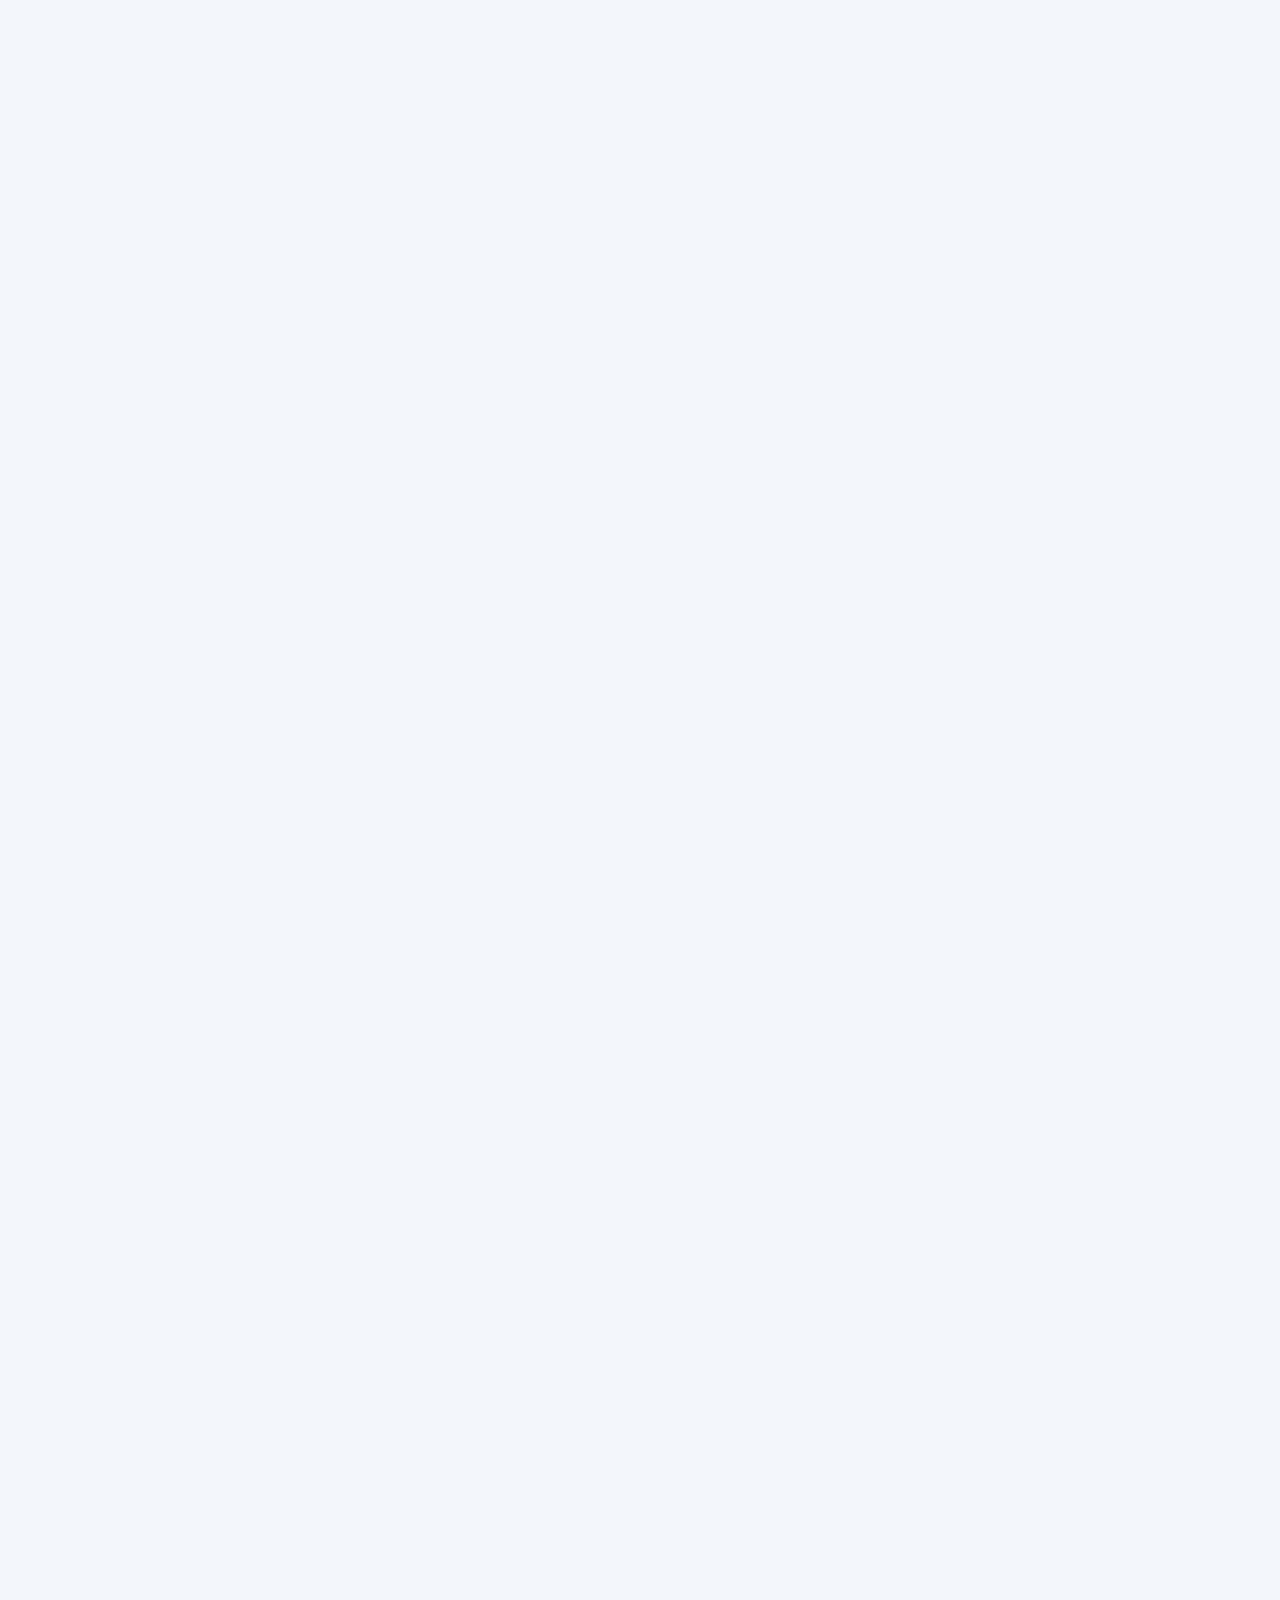
==== commit f8d8da3a: "Prevent non-public controls from flashing before public UI cleanup" ====
--- a/docs/tools/offer-assistant/index.html
+++ b/docs/tools/offer-assistant/index.html
@@ -1 +1 @@
-<!doctype html><html lang="zh-CN"><head><meta charset="utf-8"><meta name="viewport" content="width=device-width,initial-scale=1"><meta name="theme-color" content="#10233f"><title>Offer 沟通助手</title></head><body style="font:15px sans-serif;padding:24px;color:#17263c">正在加载 Offer 沟通助手…<script>(async()=>{try{if(!('DecompressionStream'in window))throw new Error('当前浏览器版本较旧，请升级 Chrome、Edge 或 Safari。');const bin=atob('H4sIAAAAAAAC/7V9a3cTV7bgd36FMN2UdC3JlsHGSMhMmk46fW+n0wvomTWL9pouSSW7GllSpBKYFlrLBowN2Nh0zNPmYQKGJGCbQMBPvNb8lDuqkvSJvzD7cap0SpIxydzppEF16px99vtxHpUjexOZuHEuq3kGjaFU354j+JcnpaYHom3/HAwc+3MbtmlqAv4a0gzVEx9Uc3nNiLYVjGSgt62PW9PqkBZtO6NrZ7OZnNHmiWfShpaGXmf1hDEYTWhn9LgWoAe/ntYNXU0F8nE1pUVDfntUIKkb0XjmjJZzQzUGtSEtEM+kMjkJ8L5QZ9eBA0lEz9CNlNb3dTKp5TzWTw9rI/fMq99bV6592Jo/nolljMCf1TNHOrjXniN54xz+Hc5lMkYxEIgNhPclDyR7krFIIKCnT4f3hQ519RyIw9NQwdAS4X09vYd6ezV4TulpLbxP69IOJ7vgMZYqwGNXb8/BxCF4TKtnzoUFVvA4kNO0NDz39B7sRtA5BBVLHOw+2F36t2IsMxzI6//U0wPhWCaX0HIBaCnFMolzxSE1N6Cnw52RmBo/PZDLFNKJ8Bk150VUfRFig3gGbH2RJDAkHDqYHe4IBXs8ATWbTWmB/Lm8oQ35fwcYn/5KjZ+gxy+gp7/thDaQ0Tx//WObv+0vMP0XIGnPiWPw9JUez2XymaTh+Z/ql5re5s+r6Xwgr+X0ZClWMIxMGiSXLRh+Qxs21JymFmlqPT0IXQzRpRgv5PKAYDajg5xypSC8zBQlSpCHag64oyZ0kKM3dKA7oQ34Bd/[base64]/yMDajbca4/[base64]/go0mtOHwQRfC7G40jRoTuUwWPF8KtBHmL+S8IeCsz1F6fEI1QxW20UymtGGS+iFkKTwEUK3C+AcIAswrPljE5nAoMgT0Mq6h3k6S46fLHfvbaBxGTQ01MB4UCZhopIu/[base64]/1EAy0ueC4gEIUw8DcQ04ywYLEmFmKGm9IF0AJg+lKdxAXBcOQPwoPSg2OSgBhJaPt4YPJo5WgoSSIeQTqKCW+vUdREPdiINeR1K9vCgcErNG4H4oJ5K2OYF2HzT5AZa00P0HkYE4oNa/[base64]/YLZjJag0BkF94nDRPKA+GQ5S1UKDu7l8WTnolNHubfbyLU7FkPAmczKF6JFzpkk0IpU6ddpcAOZH/SnfAcD2DXbI29dTn7+SMp5Df3TW0UkAXtV3J7uRhlwixS3NksKcMphqdtEsRee4cOaUElDg2W/Q02RjnOCzTQ3V/0GgGh1W1N6Y24N6NKsAWl2MlQDVCdDw0lQwgceCAO2vEf1Bq+Ab+F4qDc8qk8yCcZkvvbc4SerXDzeoGqVQiGXOs9VBPd3dIc+VOLdKPBonZGtXFGiVw8lCtU3Q8JEVxydtQNm/oQxDDP57j8jMIRVfhb8iJoVqKhw01VkhBHQTPeRuDXkYgn9U0TOB2Dzln1Vwa6HRbuiuZamZAC84e0LptBvaq3YdC6g4cEviJWYP5QSkWCcchzGYX1xGiKi2n0QyQEEDGrKYivzCJdAnZXWZFSNHtyYKHWjoXqk/1oaKM1yGH0fsOHjoUivU0ckI2ymxOC7BZJnEloSHqtPADbqx6HMXrZKdcErXap1WAUu0Xqte8pJqceYjCT86s7EZPrNhYl4oX2U9wZ408QLKwDoJ8pV4FJfVhLRERKQ7WilBwJw1yIEZOTeeTmdxQmH4hWd4AvPBz4WMn3a4oaK/JtFgVONyQMcputjFK8qJEQDsDBp5ncyEcGOdgV17QwbptYxLaGeVOX+m/DWkJXfXW1yB6kFxfkVc+nEwDvUuo2167aFhV6GpeGggJ8/Uc6LJL+6JEcmN1HaI2rqbdmuiUqB6sIT1Ur3Hm5qoVAzE1r+fJVJuS8i47k3Xlt111vckXd9TS5ihO44SjaEKptOdIh1igO9Ihlh1xVUwsQmo5TxwS43y0DbnY1nckoZ+hP+xmsdrT1nfss+Off37c87/feb7+4gv4cezLz4/9x5/+eOLkkQ4aMxhqsWAIU4b6jmT7avcfmzM3rEcL1rW58up1a37dvPu8vL5eWbptvb5p/nS7vDX1YfNebWSmtrBWWViqLj3hxv8zMlq99UNt7AX8MOce1+48hB+VxWlz4nvzX5Pm2NPq6KR1f8F68f7D5qS59ra6tGJu3fR8edxTuXep8nLWfAIgLhzpyPYJNDuYalx8hZTbphJVBRc+81ocNddupvWjNhc/sMndAnrT5tET0bZsHN50/lZMJPUgLWrrs26+KW99y9RVt+fM9cXmrqBWAB3XUAgkP3bgs0NA45CPYISVAqC0I0bmu58YndrtpdrjO79iBnRCH53h/diOM3QIbgPfpYHCuNzzkQYeoQzCQYpMjbGwf4OxxLXBTAoEHG2zZuYrbx6DVplrbyobE+bTW6hMWy+sl9+hMo2vm++WUJl+fFBevfefI4vwL8zBq66OOIy0RyyD8EzxTPbcX7Q0Gh4Q92TKnHjrkHikgwe3AMKDtWFclf8slYKhy5uIwdIkKAXrbH10Ey/FsggDsR8aZ+F2D684tHkSqqGKVbBom0pTjj2vXXy+E5LctWFc1qF0NxpbDmf1c5TsF43F2hDGbo+B4pQ375hjE40Moj+bTJYWaz3sDds8mCQGUmpMS0XbgMe1h6/B+4AOmJfvNihYveyxneBgVx+4EeHN7LHm0gPr9luGAL6kq6Wdz78w51d4SOXmXfPlncr1FXN+vby9YI0ug5/i4datcfPlbXN6ubJ5q/r+BjgvVgryVzsbYkHoAWN8Alo022OIXlA41J2G40qk/ichm0Q0fzA3R8xn11r4lz1HiGk2RJHCOybIlsBtHtzrgkdcFoHyRODSZ03cAMGbN65WHj4VPFxeq75aQDKnb5nvbzN/[base64]/+zo7w/RvC6Wl8kvgTL9PsBr3gScG6VnfjVg/X6sL1m2mIHnz6hz45mbAom5iyPZDawVmy/RAxgkIY8ZJWRZgQJrJlshu+MPmRHX8B/Pq8/[base64]/Ym190Ry7VvvuOvgvtsDyxhj6kJd3wErMrW/NK1MAFlPpy2OsmjxFefVqefORObECgQemrvx4F9KaP+jGl4WYB1Vg/gUm1XNL7B1BlUBfhLeYuV5dfie0m0yftR4wYPL50ZneUUboIMu3/P5+9edbzlvPCTJzz3EIOQNpqgUBWUg+zInLTqcO/S+DuJB9Qk1ClPYAKaz/RNYs+/za/Eh1cRRp2pjHKSfGgUpA2pxeAcJqs6Pmq2l4hCFAAxQVldcblY2HPJa9r8N4RybwCqiqLo/CXOBmGVp1e6a6MIlTbKxXl5bKW9sYa+ZHrFsrlSsTnmODucyQ5unwfJ4Y0DwgMYAAw4U0rkwhPle+hWDh1Bru1JZzVGrJt+2UuYjKD96ruICT0twv0P6Ev8KoBMTe3QLthOqKwOOqM/k/68Jz8+kWseRb68pKeXUEJPthc9S69LC68hjfghznH0I05grLnL7KFRbkeLXRcXA55Y1rlQ0smyAmV7fvVt+vQfJWmX9YHblYvXujvH7ZhjkJSoXUQ2B/87MJEKZXMSATWGt5tvr+Ikxqjr2pvv0OpQouanXSmp+D2gcgWC+fAqjqs++4iAM54Nixd1Aime+elrfmzaUr1vV/OQUgF33g4QDh2s1tJGH6hvnqpnVxzLz8M2I7f8Ucf1Re/cHDdWhlbtUcew1AufSwLr7GEvTCc9T4m3cxDXs/V722iBy5uQgMIsG18BGUlqKDkpgsMn9JDraXELLbXYhsgZDnSEKMpzJ5gg9kglUz4qzOledT5nsw4Svl9TnzyT10JYsXrAfzbFXoEcD7zL2pgQrPTFRmf64u3+d5BOc5OExeqYw9A4qtW2vl99sYXm6/rd1+w/3L60+sn0fR+9x/YK6uOgoD3aojM+b2RRAWRBHUpYkbdWlCgH4CUh4DNIRAWa+wPBcqwTJCnEfvgXKy+EDoUHixEHGKZ5fMiX/9KrE4bGOxyJxtEotkmW5Xbkc92kejXYwwbtdpOXklEFeiwOmTXLiExwqSIqv5ZNx6/RyolrP7j/hPEJY19bi69B4HgpeGoDNT947WzRVrCo0LGbL8DsofUTE+GS9vbAk3s+dIBy5i9LnLZxUKJ0406Gfd3ZAG9u3BxN3w/P6zk59FT+0p0i5tWAGDxKKYJAeCqb75Dpdpro5Y88ssIcWP+7ZhRSzOsIWS1iEHHoHDvmG9ewUMAQ5YEzMgYoihoFqKn/eCTu05pQjFWHpQuzvGk1h3QC1HymsTHzYfWrefgtYxZAiQ4PjN0WleIGL4MBFjVHt8CVqQM9t3AAIMqTy/Vpu7DPMC1hzsQJnLGxAjHyp+hatI+AFpUIeHYVTfPEQi19eVfj9gRktL7M54bn5vfvsD2BtDRMJoKBgPeBIALdqfXCqvX2cUa3feWkvgjEbL68/[base64]/CGSCl6xs/YRYciVO/DdnLmFG/eSZtXjBnHrEWDLr2C1+imiIUiaqNoZOACbE1Mhe4URt/2HSXHsNOUIDdtwISHn+8Je/eoAMKHQaiN6ZXtbSyuwrxgAIgRZmQt0wHgKl1yFKWesz1sJl68Fb8FmQ55TXJ60XCxi9sLOkD5QROSJhM0P92X5Z3viuurRADnpXBCFnAN0UacAdMJcV8/EDz5fHPIwVMuXGnerCU4gZAE1wcP4H6/5TSiye4HodZCFEIEaIqwscG2Rn0aQZIGFQJwmR/pK/7t3WJ508AjxEZeN76+aE26OBKcF768ElcCLoCZ/[base64]/[base64]/Lyltuv8IYDWw0mMLQFZj5cM8c2AFEAhtnE1DTQzQFc9ivOJKIskpRdBgvVN+aK5HWsyXEK8pN1p05EQaM5fhlm5KTDGnlmTk/VFidaJUhNkV6eDBw1CLG6PS5Eyeb95BIkr65Qwgtrs2sgZYzoY2/LG7e4G9QYkK7toL/bN1CZQPOJT8hT2jRjDBqMkCfj/BrKftAkLCO457s71qsV9tStdUsIwhGdOy1hAfF4jAaUkJiri1A44uNDqIhfcjxEe761gjGNZUqOsVWAauKqSBp4iePl++rSY6ENK68w6pFOyCytbt+vrC+CXqMLf/Zd7e4TZOz0HSwkiKWN8bHRbqletJYhdbjH+Q3q/uNLSAfvo1IjmDHwA+Cak7ewYiMvKZCgBRowbBCK46+YAGt6BpNBULEn40IT789Yt+62YL5sTObcHCXLs7W734P8RESY2bIm3oFhYTYIRZPLqjD4LD2obL6prL+G/AYinTMCWGZexW1hyC2qb96g53u0KduTPA+XwswvhsMwia4XlWfL6ECoxVqeLb+/Jodnxy0DBBEkyCdS4bIu47aDJCSeYtI4M8F6yLJB7l99AIaCNeP8CtNGaKETcNhdfj/XzOjqs8tsJC6T4pzKUSTcc7myBl63bmQTM+bVhzwTpn8LE0Bxg4WZM1O1x/dR+18umtcvO0bNbIYI5phaCyRkillMldnXUNeyhFle6MCfASrb/IgT2NaJRrmwxoqAEYxWdnhi9PbErZY20IiKOymcRWogWI2OO4cKsEWqANC700axrX5ihcMWOnSsXr1gPp1GLd68AZAoVb2L6QyVswzVVQTThKw8kLVXLr3F0MYJFNd5N55jixPdZNN795zCNfrDHVKkq48q0y/[base64]/[base64]/5tSFT9FwFKinLjQlUjxyAUisTl40gaEUn8Gz7KaQbpvjnEuUTsRGkYW9WUPQ27PoXOyYxMrEeLBKtUzq9/RHxGrob6L5aF8iEy8MaWkj+E1By507oaW0uJHJefM+v+fEya+Pfx5VMlgyBNR8Xs8bePiYDj0EznQpfs/JHbrUd3sDZ0IK3pL04CkOLVosRYzcuSI//PuJr/8czOI9YG8qE1dTJ2BidUALDmjGH8EUvATcd/68Uiwp8FexVIqrRnzQq/mKJQQpTs0oaiql+An9qKLYxIElInknjJyeHgBygjmN9p29Haf2H+lrU/o7BvzxaJ+3qOxXwsp+dSgbARYdwd8pA3/24c8B+tmGP78pZPChTWmDh30HDkeU0ql4vw+vhOF8p6PeAb/ui/YNtCsBpV0XzUBLVE9E+4jiU3qiH+jAE0LhpJrKa368IhFWlJLoDZREvQAD16mDyZRqfKVmvQB3gADz4cngELbphl/HRm9xIDyg+/Wwrvu/CevGqc5+fzanZ3J45BQeQ/3+s4MZ/NXV7w8Gkbfe014coft8JR+gvydZSPOWXF49o3l9RRSQSx55WR5+klqe2Konz3mJMADliAZIwnZFHAiCNOrCcyjv8cjP7HOxsC+t6iu+UsnBQIzN+4ooXyP6G6+yjxb0FV/ECOImxTFxcTsPz7T4/ydQuaCaSHgVPG0L/XhnWx/SMgXDywCDhi9i/4oCNfZbZLUMJqcNZYAFApI/1NvZ6StJ/MGDkV7GTY2CrLw+fyKqimtv3uFo3zBdU/IFU1p6wBj0Z6NfqcZgkA4fexMdqmj/txDAjSBt2ThQ5qIr2678VqF3CKnhZYJe4OnDhhc25AD3iKk56EBbO0G+OU9gZVKAQu+wr6gnvcKKolFFHHxT9u9nOs6fr78jbPbv39v8Bs+s0RBb7fZCo/A5vpxmFHJpDyl7RDzsJVM9f/7UcPAb/3AQ1NNfH+xH1Yc3A/1BisL9wX9k9LRX8SDFmT9lzmq5Yyo4DF9QT8dTBQi4XgInyykHdIA8WFD4IQJ0C2xSmdznKqipbVLUg6wq+v/FumzVQHb7IsDsvTwJS0twJ4Iotkf/[base64]/ja+FrPDiYsP5RmiiyWz1i9at7CjbYLjhJSd1RxVxi1CQLsMouc5L1icCUdFgey/9no0sKLuv5D456Ra9dA9RsAtbbG7R5NhwVOHjn7yJDDkn7yMDih82r3n4rFfju1JdU+Qz2QCNN35pajFP/eyZg0MAmxyxuY6gtTw+P2rdhOB1m4ql7eoy7dC9H+OFmPL6NajM7VNlNnNwFkhWFOSQc87Mffa7/uffS7bKKo0Hw5USBwf77IyCvi6t5b48+dWfojgGJpFZQId/nZ18+apIpHlb376QSh8jwaOAC5hmTq7VxqacQyOMkBIR8U7yrN8gQC+Zo68o3LnkNocpAfLq7SFfuxL0KO2o3sKB/y0NjFHz59JxjwMODzJgsMeMQz2r6oYnrZ7RB1TIOyAq69lYRs0lgmdBVen0LnSN2NkFHrMld6JIqQcnDU5GGwcBGNrnKQ2fvIotE8olzqipggZZhNMZr4cE1SzGwGN4XdprYLc85cNeX72fNqzFj2WGhlQI6QoSQOBE5tAaP4mB4tQeEsPoQhoStdf82dxYGzFv5/N8YlP2ntKe1s56fo+XhjgU4ndvRHrr8yvyDQvqTfnJjp69Xemwu4hkRVH6dwiSgGMwW8gPekVw8UXsYOl0tQMm0TQcdcXBiDPea/[base64]/FWOeQGebuDD966y3DJaYGxxQvojhGH2I74UsolEI4xwgN6tD3moEkdIuR62Z1Txj2g97dOgO209yPZLTgXURdAPYncF5qN15N20xMu292CDIJTG/[base64]/EXP2MJlNByR5ejpif2mOPjQHuZW/kEtF/3r8TyI9+Dr2D6AInr0I2OdXd8wfMHFQg4M5LRkFEPDTxjKKyLUr/6shQv/xxNd2eA7mgRuat9Mf6sTMyBg2lI9kHirOQ/zz4i8nt0Ckc9qZzGkJacAEIsmejg4PHebPgq9IG54h/Ahblk6a8w0owAJy3kLeg9da81oukM1lzugJLeHhyynUTZxaD+7h9TqgfiiaLqRSfoYBFkFP8cFC+nQ+eqrfr+JFmt+RPPAFPQJS9UEA8Z/2MAeRKC990cWhhHjIaXT3iI/QizYtpWaxR6ef3mmJzwz4jd/FYoBn1dMa/RKLZyeOR8/qaRBKkMFIB/HPnxdvzmqx07rR9J49VnNYj7ZclzzpLEwqEdfiWf0+xceW0Xj4DolEi4U0cduAD9U+eVV981ReRcP8sgnUji7XjaVscnijSeSkeV62SqYyEIG8QgztXkeA+/fvZeEdRV2HuHfW6ws4Mgp3+nwdoU5c4hJ5zykJXL7jQA+88stNv8Wmjh5ozf+2p7OfIlDaWbpN+4JQ05xA8N4uv9IJYVJkUWGg3cG/[base64]/NizyIcpO8nZuggWajjRYfybL7aI96xS80UpFOAdT8/9CNQa47juKfYah22pVTEDXJItoVKLza85FGJwZg4WcmlTqZyUbt31/St0ckxPFLrOxSWQggKKF+0sXHBg1X6lf87DtQ8t0qvL+xdZnvb4g7s2tv5XuaSkReWi7BrPV4Y686G7kCLjrXwxBE5xPHKZW024L0iVqFPlGryO2YmuvpQqaQjzaAsT/5chyUP2U0v86kc/Qmaqefoj8uQkOO5KUmyEi51x/xw44R/Yj9bK+0RvT2dtsbO+9O6f2Qih8N1iVPfoJqrXqXoJ7/Qk+rKZ9LoaAwyWs2Lu3RPAUN8dggG9F6VOHrluXVl1xgczNtV7no1XK5TM4hdyhaVKTvG4KqiWvNfHfz/sXa3Znq4x+ta/+qbNz/sDknrr5uTIkrP3QPWPErac04m8mdhvH2ZWcJCu+I3rsgbSzVATEIvsSKN4hmrvPlTASaCbBSAlis1ud/4Iu45sQKw4c+lMYE4moWlAgXjOVOznVF4MEuGu4dOgWmh6zpBymJ+zEujIGnogcYYDMBJNhTLl76Fcjd6BvI7labV43I99d3SeyZfC1SrUZ5phOUuBeFVbmD/v79LgifYOl04Zn3/6vbD6zrT5kZ/zmyqEQaduM+bUr0sBLG9MrlXkv+Q7h1xyoPDskB6dsNWdkJ4Rre6Lz18jEpvONS3OlDzu36ZF9ou2w3x8lffBrPzJllPO0goUQ824383YC30sUm5Ss1xVqa5zhxUhDbMoOwva+TvtJFLvsGlfg4grm8hoc+nc8i0AcRRBleD8f0TaTf00e/80cx/f4rqP9X2AjZgMjo6fG4KFAa5264gOaEGr4X61yTxTN5H7v8iku8lDJw6gaxMyLKo8YEQsbYhbC3SJYZLoJUMsfUdFxLpfiTlagP/nRGz2snCtks6EreacWvxf0BaliUHEReasT1FVrnhjoXijA2+A6oa/C70wktno9msiByv/TCeRjKHlT6/UNgb1EaHkwCD71GtM/[base64]/cSXS9k+3RP46qZGfZcm6eYPmZSUrjlnPercZLdlF4r22gDJTF4aiDjLAJH6MkC97ozQegCW1pidQL7rrReC/m6ELReGDmXCvxLOih8n9UVczjwip/QRp6qqO9lfxVjOjwB1/C8SRKPKnzO4TIdB/HMMzspRxUkwmhIlKvnn69+CqS69r2wtQXJmjo1Wl1arS9u4eyd9TkEJuyb6Ak+h2NPwvl9zWsM3c2mwglsZr2+KGCRcJaQsYBhD4KTUAdBgnsAXsT3jkMRh+0M7irMpNuTaCiMhu8JJU81nB1AnKdByR4N8dgxocrrjMROhVDTO67OVpj3aaoXC1i/hH5rSoYYAe1SIUsovHAN59xN/cUHx7RrSHWMSI9yKWdcw+RwLltc7sWivm0eIc2s+cT+JSQwXqzvZzlpa16fbSwsTcU6CkSJxXiHHXOdzHJwb2upSciVYmWxrBki6YXPi40JvWH90E99KC+ggmeNW0M8Ib0Om7JLergojSQaT2boLNDQ8LgXlGm8L+KR3CIKqtl/la0ruVYkGSfIXclgYmFOy+rYuB6HClLTTnfNl0rxHGRU9IvKqk70JICWOruUl+73kCdzLSnYH2RDk5aT6BLaWuFaT5E2I1oUFHmL4NeZfL1qk0f4D3VBzlFrG50ZU9trBHuy4HtqlJR48rFKPtJgv1Es5BfM431Fl6KAKbpozvE/atrAnlfculC+Py9vcH9vEqJ+gDQfx+KwSwEWkIFSxw8av2M6Qj0qQ6XPCIJyMr+Tsh52Ul7Zb7iy13JBv3o1X5P2xHaG6Np/qxwBkQH9L/5LDGe3K39J/S0Pk/EWo+h3JiKMHYoPQ/eGmFroF1pnUc0NePBKCN23pw078HUTXN/hm8Nw+H7Jo/tIGbs3vsCcC/qBpnVCSpfwhKZsWsIo9joI0b06c0fN6TE/pxjn7xINNS8PSre070f871Zj4IBFokfSlJPzWyEe/jmRN3HKWGjGzWtkyt3+sbs+acw/wS1FUIHLg4g8n8XeX8BQYf4mJr6MQKGJXxFls+AjOxRZIzz1ApOlzSowKZmUPxapndWmBbwiJT6NdfWuNjPJ8snfHolDUw83cjWkQK7QC6bRzOEPCSQtC1YlDfq8l1UIKxYnLieiK/jsLvL5EN/+cLzDjZ5AWN8BsBR3E3vLqY/PJqzpP6CjA/2tF33of45MWUf6rqv/6OtKJ47suIIm1bAF8bicc5EUdhXXn0yDjjW2wLdda+Vxt8RZelCIqaL0FK4KGUkKK4s6hgwh+J5m/kHOkgz6QfKSD/wNu/xeyJPda0W0AAA==');const bytes=Uint8Array.from(bin,c=>c.charCodeAt(0));const stream=new Blob([bytes]).stream().pipeThrough(new DecompressionStream('gzip'));let html=await new Response(stream).text();html=html.replace('</style>',"\n.company-panel{padding:14px;margin:0 0 12px}\n.company-panel select,.company-field input,.company-field textarea{width:100%;border:1px solid var(--line);border-radius:9px;padding:9px 10px;background:#fbfcfe;color:var(--ink);font:inherit}\n.company-panel .company-select{width:auto;flex:1;min-width:190px}\n.company-meta{margin:10px 0 12px;padding:10px 11px;background:#f6f8fc;border-radius:10px}\n.company-name{font-size:16px;font-weight:750}\n.company-facts,.company-notes{font-size:11px;color:var(--muted);margin-top:4px;line-height:1.6}\n.company-editor{margin-top:12px;padding:12px;border:1px dashed #cbd7e7;border-radius:11px;background:#fafcff}\n.company-editor[hidden]{display:none!important}\n.company-editor h3{font-size:13px;margin:0 0 10px}\n.company-grid{display:grid;grid-template-columns:repeat(2,minmax(0,1fr));gap:9px}\n.company-field{min-width:0}\n.company-field label{display:block;font-size:11px;color:var(--muted);margin:0 0 4px}\n.company-field textarea{min-height:62px;resize:vertical}\n.company-wide{grid-column:1/-1}\n.company-actions{display:flex;gap:7px;flex-wrap:wrap;margin-top:10px}\n@media(max-width:620px){.company-grid{grid-template-columns:1fr}.company-wide{grid-column:auto}.company-actions .btn{flex:1}}\n"+'</style>');html=html.replace('<section class="stats">',"\n<section class=\"panel company-panel\" aria-label=\"公司 Offer 档案\">\n  <div class=\"record-head\"><div><h2>公司 Offer 档案</h2><div class=\"muted\">每家公司独立保存确认进度、HR 答复和沟通转写</div></div><div class=\"status\" id=\"companyCount\">1 家公司</div></div>\n  <div class=\"row\" style=\"margin-top:11px\">\n    <select class=\"company-select\" id=\"companySelect\" aria-label=\"选择公司档案\"></select>\n    <button class=\"btn primary\" id=\"addCompany\">＋ 新建</button>\n    <button class=\"btn\" id=\"editCompany\">编辑</button>\n    <button class=\"btn\" id=\"deleteCompany\">删除</button>\n  </div>\n  <div class=\"company-meta\" id=\"companyMeta\"></div>\n  <div class=\"company-actions\">\n    <button class=\"btn\" id=\"exportCompany\">导出当前档案</button>\n    <button class=\"btn\" id=\"backupCompanies\">备份全部档案</button>\n    <button class=\"btn\" id=\"importCompanies\">导入备份</button>\n    <input type=\"file\" id=\"importCompanyFile\" accept=\"application/json,.json\" hidden>\n  </div>\n  <div class=\"company-editor\" id=\"companyEditor\" hidden>\n    <h3 id=\"companyEditorTitle\">新建公司档案</h3>\n    <div class=\"company-grid\">\n      <div class=\"company-field\"><label for=\"companyName\">公司名称 *</label><input id=\"companyName\" maxlength=\"80\" placeholder=\"例如：某某机器人公司\"></div>\n      <div class=\"company-field\"><label for=\"companyRole\">应聘岗位</label><input id=\"companyRole\" maxlength=\"100\" placeholder=\"例如：运动控制算法工程师\"></div>\n      <div class=\"company-field\"><label for=\"companyCity\">工作地点</label><input id=\"companyCity\" maxlength=\"80\" placeholder=\"例如：上海 / 杭州\"></div>\n      <div class=\"company-field\"><label for=\"companyStage\">求职进度</label><select id=\"companyStage\"><option>沟通中</option><option>面试中</option><option>已拿 Offer</option><option>待决策</option><option>已接受</option><option>已拒绝</option><option>待入职</option><option>已入职</option></select></div>\n      <div class=\"company-field company-wide\"><label for=\"companyHR\">HR / 联系人</label><input id=\"companyHR\" maxlength=\"100\" placeholder=\"姓名、联系方式（可选）\"></div>\n      <div class=\"company-field company-wide\"><label for=\"companyNotes\">档案备注</label><textarea id=\"companyNotes\" maxlength=\"2000\" placeholder=\"记录薪酬概况、沟通重点或后续待办……\"></textarea></div>\n    </div>\n    <div class=\"company-actions\"><button class=\"btn primary\" id=\"saveCompany\">保存档案</button><button class=\"btn\" id=\"cancelCompany\">取消</button></div>\n  </div>\n</section>"+'<section class="stats">');html=html.replace("<script>\nconst DATA=[","<script src=\"company-storage.js\"><\/script>\n<script>\nconst DATA=[");html=html.replace('</body>','<script src="company-manager.js"><\/script><script src="public-ui-cleanup.js"><\/script></body>');document.open();document.write(html);document.close()}catch(e){document.body.textContent='加载失败：'+e.message}})();</script></body></html>+<!doctype html><html lang="zh-CN"><head><meta charset="utf-8"><meta name="viewport" content="width=device-width,initial-scale=1"><meta name="theme-color" content="#10233f"><title>Offer 沟通助手</title></head><body style="font:15px sans-serif;padding:24px;color:#17263c">正在加载 Offer 沟通助手…<script>(async()=>{try{if(!('DecompressionStream'in window))throw new Error('当前浏览器版本较旧，请升级 Chrome、Edge 或 Safari。');const bin=atob('H4sIAAAAAAAC/7V9a3cTV7bgd36FMN2UdC3JlsHGSMhMmk46fW+n0wvomTWL9pouSSW7GllSpBKYFlrLBowN2Nh0zNPmYQKGJGCbQMBPvNb8lDuqkvSJvzD7cap0SpIxydzppEF16px99vtxHpUjexOZuHEuq3kGjaFU354j+JcnpaYHom3/HAwc+3MbtmlqAv4a0gzVEx9Uc3nNiLYVjGSgt62PW9PqkBZtO6NrZ7OZnNHmiWfShpaGXmf1hDEYTWhn9LgWoAe/ntYNXU0F8nE1pUVDfntUIKkb0XjmjJZzQzUGtSEtEM+kMjkJ8L5QZ9eBA0lEz9CNlNb3dTKp5TzWTw9rI/fMq99bV6592Jo/nolljMCf1TNHOrjXniN54xz+Hc5lMkYxEIgNhPclDyR7krFIIKCnT4f3hQ519RyIw9NQwdAS4X09vYd6ezV4TulpLbxP69IOJ7vgMZYqwGNXb8/BxCF4TKtnzoUFVvA4kNO0NDz39B7sRtA5BBVLHOw+2F36t2IsMxzI6//U0wPhWCaX0HIBaCnFMolzxSE1N6Cnw52RmBo/PZDLFNKJ8Bk150VUfRFig3gGbH2RJDAkHDqYHe4IBXs8ATWbTWmB/Lm8oQ35fwcYn/5KjZ+gxy+gp7/thDaQ0Tx//WObv+0vMP0XIGnPiWPw9JUez2XymaTh+Z/ql5re5s+r6Xwgr+X0ZClWMIxMGiSXLRh+Qxs21JymFmlqPT0IXQzRpRgv5PKAYDajg5xypSC8zBQlSpCHag64oyZ0kKM3dKA7oQ34Bd/[base64]/yMDajbca4/[base64]/go0mtOHwQRfC7G40jRoTuUwWPF8KtBHmL+S8IeCsz1F6fEI1QxW20UymtGGS+iFkKTwEUK3C+AcIAswrPljE5nAoMgT0Mq6h3k6S46fLHfvbaBxGTQ01MB4UCZhopIu/[base64]/1EAy0ueC4gEIUw8DcQ04ywYLEmFmKGm9IF0AJg+lKdxAXBcOQPwoPSg2OSgBhJaPt4YPJo5WgoSSIeQTqKCW+vUdREPdiINeR1K9vCgcErNG4H4oJ5K2OYF2HzT5AZa00P0HkYE4oNa/[base64]/YLZjJag0BkF94nDRPKA+GQ5S1UKDu7l8WTnolNHubfbyLU7FkPAmczKF6JFzpkk0IpU6ddpcAOZH/SnfAcD2DXbI29dTn7+SMp5Df3TW0UkAXtV3J7uRhlwixS3NksKcMphqdtEsRee4cOaUElDg2W/Q02RjnOCzTQ3V/0GgGh1W1N6Y24N6NKsAWl2MlQDVCdDw0lQwgceCAO2vEf1Bq+Ab+F4qDc8qk8yCcZkvvbc4SerXDzeoGqVQiGXOs9VBPd3dIc+VOLdKPBonZGtXFGiVw8lCtU3Q8JEVxydtQNm/oQxDDP57j8jMIRVfhb8iJoVqKhw01VkhBHQTPeRuDXkYgn9U0TOB2Dzln1Vwa6HRbuiuZamZAC84e0LptBvaq3YdC6g4cEviJWYP5QSkWCcchzGYX1xGiKi2n0QyQEEDGrKYivzCJdAnZXWZFSNHtyYKHWjoXqk/1oaKM1yGH0fsOHjoUivU0ckI2ymxOC7BZJnEloSHqtPADbqx6HMXrZKdcErXap1WAUu0Xqte8pJqceYjCT86s7EZPrNhYl4oX2U9wZ408QLKwDoJ8pV4FJfVhLRERKQ7WilBwJw1yIEZOTeeTmdxQmH4hWd4AvPBz4WMn3a4oaK/JtFgVONyQMcputjFK8qJEQDsDBp5ncyEcGOdgV17QwbptYxLaGeVOX+m/DWkJXfXW1yB6kFxfkVc+nEwDvUuo2167aFhV6GpeGggJ8/Uc6LJL+6JEcmN1HaI2rqbdmuiUqB6sIT1Ur3Hm5qoVAzE1r+fJVJuS8i47k3Xlt111vckXd9TS5ihO44SjaEKptOdIh1igO9Ihlh1xVUwsQmo5TxwS43y0DbnY1nckoZ+hP+xmsdrT1nfss+Off37c87/feb7+4gv4cezLz4/9x5/+eOLkkQ4aMxhqsWAIU4b6jmT7avcfmzM3rEcL1rW58up1a37dvPu8vL5eWbptvb5p/nS7vDX1YfNebWSmtrBWWViqLj3hxv8zMlq99UNt7AX8MOce1+48hB+VxWlz4nvzX5Pm2NPq6KR1f8F68f7D5qS59ra6tGJu3fR8edxTuXep8nLWfAIgLhzpyPYJNDuYalx8hZTbphJVBRc+81ocNddupvWjNhc/sMndAnrT5tET0bZsHN50/lZMJPUgLWrrs26+KW99y9RVt+fM9cXmrqBWAB3XUAgkP3bgs0NA45CPYISVAqC0I0bmu58YndrtpdrjO79iBnRCH53h/diOM3QIbgPfpYHCuNzzkQYeoQzCQYpMjbGwf4OxxLXBTAoEHG2zZuYrbx6DVplrbyobE+bTW6hMWy+sl9+hMo2vm++WUJl+fFBevfefI4vwL8zBq66OOIy0RyyD8EzxTPbcX7Q0Gh4Q92TKnHjrkHikgwe3AMKDtWFclf8slYKhy5uIwdIkKAXrbH10Ey/FsggDsR8aZ+F2D684tHkSqqGKVbBom0pTjj2vXXy+E5LctWFc1qF0NxpbDmf1c5TsF43F2hDGbo+B4pQ375hjE40Moj+bTJYWaz3sDds8mCQGUmpMS0XbgMe1h6/B+4AOmJfvNihYveyxneBgVx+4EeHN7LHm0gPr9luGAL6kq6Wdz78w51d4SOXmXfPlncr1FXN+vby9YI0ug5/i4datcfPlbXN6ubJ5q/r+BjgvVgryVzsbYkHoAWN8Alo022OIXlA41J2G40qk/ichm0Q0fzA3R8xn11r4lz1HiGk2RJHCOybIlsBtHtzrgkdcFoHyRODSZ03cAMGbN65WHj4VPFxeq75aQDKnb5nvbzN/[base64]/+zo7w/RvC6Wl8kvgTL9PsBr3gScG6VnfjVg/X6sL1m2mIHnz6hz45mbAom5iyPZDawVmy/RAxgkIY8ZJWRZgQJrJlshu+MPmRHX8B/Pq8/[base64]/Ym190Ry7VvvuOvgvtsDyxhj6kJd3wErMrW/NK1MAFlPpy2OsmjxFefVqefORObECgQemrvx4F9KaP+jGl4WYB1Vg/gUm1XNL7B1BlUBfhLeYuV5dfie0m0yftR4wYPL50ZneUUboIMu3/P5+9edbzlvPCTJzz3EIOQNpqgUBWUg+zInLTqcO/S+DuJB9Qk1ClPYAKaz/RNYs+/za/Eh1cRRp2pjHKSfGgUpA2pxeAcJqs6Pmq2l4hCFAAxQVldcblY2HPJa9r8N4RybwCqiqLo/CXOBmGVp1e6a6MIlTbKxXl5bKW9sYa+ZHrFsrlSsTnmODucyQ5unwfJ4Y0DwgMYAAw4U0rkwhPle+hWDh1Bru1JZzVGrJt+2UuYjKD96ruICT0twv0P6Ev8KoBMTe3QLthOqKwOOqM/k/68Jz8+kWseRb68pKeXUEJPthc9S69LC68hjfghznH0I05grLnL7KFRbkeLXRcXA55Y1rlQ0smyAmV7fvVt+vQfJWmX9YHblYvXujvH7ZhjkJSoXUQ2B/87MJEKZXMSATWGt5tvr+Ikxqjr2pvv0OpQouanXSmp+D2gcgWC+fAqjqs++4iAM54Nixd1Aime+elrfmzaUr1vV/OQUgF33g4QDh2s1tJGH6hvnqpnVxzLz8M2I7f8Ucf1Re/cHDdWhlbtUcew1AufSwLr7GEvTCc9T4m3cxDXs/V722iBy5uQgMIsG18BGUlqKDkpgsMn9JDraXELLbXYhsgZDnSEKMpzJ5gg9kglUz4qzOledT5nsw4Svl9TnzyT10JYsXrAfzbFXoEcD7zL2pgQrPTFRmf64u3+d5BOc5OExeqYw9A4qtW2vl99sYXm6/rd1+w/3L60+sn0fR+9x/YK6uOgoD3aojM+b2RRAWRBHUpYkbdWlCgH4CUh4DNIRAWa+wPBcqwTJCnEfvgXKy+EDoUHixEHGKZ5fMiX/9KrE4bGOxyJxtEotkmW5Xbkc92kejXYwwbtdpOXklEFeiwOmTXLiExwqSIqv5ZNx6/RyolrP7j/hPEJY19bi69B4HgpeGoDNT947WzRVrCo0LGbL8DsofUTE+GS9vbAk3s+dIBy5i9LnLZxUKJ0406Gfd3ZAG9u3BxN3w/P6zk59FT+0p0i5tWAGDxKKYJAeCqb75Dpdpro5Y88ssIcWP+7ZhRSzOsIWS1iEHHoHDvmG9ewUMAQ5YEzMgYoihoFqKn/eCTu05pQjFWHpQuzvGk1h3QC1HymsTHzYfWrefgtYxZAiQ4PjN0WleIGL4MBFjVHt8CVqQM9t3AAIMqTy/Vpu7DPMC1hzsQJnLGxAjHyp+hatI+AFpUIeHYVTfPEQi19eVfj9gRktL7M54bn5vfvsD2BtDRMJoKBgPeBIALdqfXCqvX2cUa3feWkvgjEbL68/[base64]/CGSCl6xs/YRYciVO/DdnLmFG/eSZtXjBnHrEWDLr2C1+imiIUiaqNoZOACbE1Mhe4URt/2HSXHsNOUIDdtwISHn+8Je/eoAMKHQaiN6ZXtbSyuwrxgAIgRZmQt0wHgKl1yFKWesz1sJl68Fb8FmQ55TXJ60XCxi9sLOkD5QROSJhM0P92X5Z3viuurRADnpXBCFnAN0UacAdMJcV8/EDz5fHPIwVMuXGnerCU4gZAE1wcP4H6/5TSiye4HodZCFEIEaIqwscG2Rn0aQZIGFQJwmR/pK/7t3WJ508AjxEZeN76+aE26OBKcF768ElcCLoCZ/[base64]/[base64]/Lyltuv8IYDWw0mMLQFZj5cM8c2AFEAhtnE1DTQzQFc9ivOJKIskpRdBgvVN+aK5HWsyXEK8pN1p05EQaM5fhlm5KTDGnlmTk/VFidaJUhNkV6eDBw1CLG6PS5Eyeb95BIkr65Qwgtrs2sgZYzoY2/LG7e4G9QYkK7toL/bN1CZQPOJT8hT2jRjDBqMkCfj/BrKftAkLCO457s71qsV9tStdUsIwhGdOy1hAfF4jAaUkJiri1A44uNDqIhfcjxEe761gjGNZUqOsVWAauKqSBp4iePl++rSY6ENK68w6pFOyCytbt+vrC+CXqMLf/Zd7e4TZOz0HSwkiKWN8bHRbqletJYhdbjH+Q3q/uNLSAfvo1IjmDHwA+Cak7ewYiMvKZCgBRowbBCK46+YAGt6BpNBULEn40IT789Yt+62YL5sTObcHCXLs7W734P8RESY2bIm3oFhYTYIRZPLqjD4LD2obL6prL+G/AYinTMCWGZexW1hyC2qb96g53u0KduTPA+XwswvhsMwia4XlWfL6ECoxVqeLb+/Jodnxy0DBBEkyCdS4bIu47aDJCSeYtI4M8F6yLJB7l99AIaCNeP8CtNGaKETcNhdfj/XzOjqs8tsJC6T4pzKUSTcc7myBl63bmQTM+bVhzwTpn8LE0Bxg4WZM1O1x/dR+18umtcvO0bNbIYI5phaCyRkillMldnXUNeyhFle6MCfASrb/IgT2NaJRrmwxoqAEYxWdnhi9PbErZY20IiKOymcRWogWI2OO4cKsEWqANC700axrX5ihcMWOnSsXr1gPp1GLd68AZAoVb2L6QyVswzVVQTThKw8kLVXLr3F0MYJFNd5N55jixPdZNN795zCNfrDHVKkq48q0y/[base64]/[base64]/5tSFT9FwFKinLjQlUjxyAUisTl40gaEUn8Gz7KaQbpvjnEuUTsRGkYW9WUPQ27PoXOyYxMrEeLBKtUzq9/RHxGrob6L5aF8iEy8MaWkj+E1By507oaW0uJHJefM+v+fEya+Pfx5VMlgyBNR8Xs8bePiYDj0EznQpfs/JHbrUd3sDZ0IK3pL04CkOLVosRYzcuSI//PuJr/8czOI9YG8qE1dTJ2BidUALDmjGH8EUvATcd/68Uiwp8FexVIqrRnzQq/mKJQQpTs0oaiql+An9qKLYxIElInknjJyeHgBygjmN9p29Haf2H+lrU/o7BvzxaJ+3qOxXwsp+dSgbARYdwd8pA3/24c8B+tmGP78pZPChTWmDh30HDkeU0ql4vw+vhOF8p6PeAb/ui/YNtCsBpV0XzUBLVE9E+4jiU3qiH+jAE0LhpJrKa368IhFWlJLoDZREvQAD16mDyZRqfKVmvQB3gADz4cngELbphl/HRm9xIDyg+/Wwrvu/CevGqc5+fzanZ3J45BQeQ/3+s4MZ/NXV7w8Gkbfe014coft8JR+gvydZSPOWXF49o3l9RRSQSx55WR5+klqe2Konz3mJMADliAZIwnZFHAiCNOrCcyjv8cjP7HOxsC+t6iu+UsnBQIzN+4ooXyP6G6+yjxb0FV/ECOImxTFxcTsPz7T4/ydQuaCaSHgVPG0L/XhnWx/SMgXDywCDhi9i/4oCNfZbZLUMJqcNZYAFApI/1NvZ6StJ/MGDkV7GTY2CrLw+fyKqimtv3uFo3zBdU/IFU1p6wBj0Z6NfqcZgkA4fexMdqmj/txDAjSBt2ThQ5qIr2678VqF3CKnhZYJe4OnDhhc25AD3iKk56EBbO0G+OU9gZVKAQu+wr6gnvcKKolFFHHxT9u9nOs6fr78jbPbv39v8Bs+s0RBb7fZCo/A5vpxmFHJpDyl7RDzsJVM9f/7UcPAb/3AQ1NNfH+xH1Yc3A/1BisL9wX9k9LRX8SDFmT9lzmq5Yyo4DF9QT8dTBQi4XgInyykHdIA8WFD4IQJ0C2xSmdznKqipbVLUg6wq+v/FumzVQHb7IsDsvTwJS0twJ4Iotkf/[base64]/ja+FrPDiYsP5RmiiyWz1i9at7CjbYLjhJSd1RxVxi1CQLsMouc5L1icCUdFgey/9no0sKLuv5D456Ra9dA9RsAtbbG7R5NhwVOHjn7yJDDkn7yMDih82r3n4rFfju1JdU+Qz2QCNN35pajFP/eyZg0MAmxyxuY6gtTw+P2rdhOB1m4ql7eoy7dC9H+OFmPL6NajM7VNlNnNwFkhWFOSQc87Mffa7/uffS7bKKo0Hw5USBwf77IyCvi6t5b48+dWfojgGJpFZQId/nZ18+apIpHlb376QSh8jwaOAC5hmTq7VxqacQyOMkBIR8U7yrN8gQC+Zo68o3LnkNocpAfLq7SFfuxL0KO2o3sKB/y0NjFHz59JxjwMODzJgsMeMQz2r6oYnrZ7RB1TIOyAq69lYRs0lgmdBVen0LnSN2NkFHrMld6JIqQcnDU5GGwcBGNrnKQ2fvIotE8olzqipggZZhNMZr4cE1SzGwGN4XdprYLc85cNeX72fNqzFj2WGhlQI6QoSQOBE5tAaP4mB4tQeEsPoQhoStdf82dxYGzFv5/N8YlP2ntKe1s56fo+XhjgU4ndvRHrr8yvyDQvqTfnJjp69Xemwu4hkRVH6dwiSgGMwW8gPekVw8UXsYOl0tQMm0TQcdcXBiDPea/[base64]/FWOeQGebuDD966y3DJaYGxxQvojhGH2I74UsolEI4xwgN6tD3moEkdIuR62Z1Txj2g97dOgO209yPZLTgXURdAPYncF5qN15N20xMu292CDIJTG/[base64]/EXP2MJlNByR5ejpif2mOPjQHuZW/kEtF/3r8TyI9+Dr2D6AInr0I2OdXd8wfMHFQg4M5LRkFEPDTxjKKyLUr/6shQv/xxNd2eA7mgRuat9Mf6sTMyBg2lI9kHirOQ/zz4i8nt0Ckc9qZzGkJacAEIsmejg4PHebPgq9IG54h/Ahblk6a8w0owAJy3kLeg9da81oukM1lzugJLeHhyynUTZxaD+7h9TqgfiiaLqRSfoYBFkFP8cFC+nQ+eqrfr+JFmt+RPPAFPQJS9UEA8Z/2MAeRKC990cWhhHjIaXT3iI/QizYtpWaxR6ef3mmJzwz4jd/FYoBn1dMa/RKLZyeOR8/qaRBKkMFIB/HPnxdvzmqx07rR9J49VnNYj7ZclzzpLEwqEdfiWf0+xceW0Xj4DolEi4U0cduAD9U+eVV981ReRcP8sgnUji7XjaVscnijSeSkeV62SqYyEIG8QgztXkeA+/fvZeEdRV2HuHfW6ws4Mgp3+nwdoU5c4hJ5zykJXL7jQA+88stNv8Wmjh5ozf+2p7OfIlDaWbpN+4JQ05xA8N4uv9IJYVJkUWGg3cG/[base64]/NizyIcpO8nZuggWajjRYfybL7aI96xS80UpFOAdT8/9CNQa47juKfYah22pVTEDXJItoVKLza85FGJwZg4WcmlTqZyUbt31/St0ckxPFLrOxSWQggKKF+0sXHBg1X6lf87DtQ8t0qvL+xdZnvb4g7s2tv5XuaSkReWi7BrPV4Y686G7kCLjrXwxBE5xPHKZW024L0iVqFPlGryO2YmuvpQqaQjzaAsT/5chyUP2U0v86kc/Qmaqefoj8uQkOO5KUmyEi51x/xw44R/Yj9bK+0RvT2dtsbO+9O6f2Qih8N1iVPfoJqrXqXoJ7/Qk+rKZ9LoaAwyWs2Lu3RPAUN8dggG9F6VOHrluXVl1xgczNtV7no1XK5TM4hdyhaVKTvG4KqiWvNfHfz/sXa3Znq4x+ta/+qbNz/sDknrr5uTIkrP3QPWPErac04m8mdhvH2ZWcJCu+I3rsgbSzVATEIvsSKN4hmrvPlTASaCbBSAlis1ud/4Iu45sQKw4c+lMYE4moWlAgXjOVOznVF4MEuGu4dOgWmh6zpBymJ+zEujIGnogcYYDMBJNhTLl76Fcjd6BvI7labV43I99d3SeyZfC1SrUZ5phOUuBeFVbmD/v79LgifYOl04Zn3/6vbD6zrT5kZ/zmyqEQaduM+bUr0sBLG9MrlXkv+Q7h1xyoPDskB6dsNWdkJ4Rre6Lz18jEpvONS3OlDzu36ZF9ou2w3x8lffBrPzJllPO0goUQ824383YC30sUm5Ss1xVqa5zhxUhDbMoOwva+TvtJFLvsGlfg4grm8hoc+nc8i0AcRRBleD8f0TaTf00e/80cx/f4rqP9X2AjZgMjo6fG4KFAa5264gOaEGr4X61yTxTN5H7v8iku8lDJw6gaxMyLKo8YEQsbYhbC3SJYZLoJUMsfUdFxLpfiTlagP/nRGz2snCtks6EreacWvxf0BaliUHEReasT1FVrnhjoXijA2+A6oa/C70wktno9msiByv/TCeRjKHlT6/UNgb1EaHkwCD71GtM/[base64]/cSXS9k+3RP46qZGfZcm6eYPmZSUrjlnPercZLdlF4r22gDJTF4aiDjLAJH6MkC97ozQegCW1pidQL7rrReC/m6ELReGDmXCvxLOih8n9UVczjwip/QRp6qqO9lfxVjOjwB1/C8SRKPKnzO4TIdB/HMMzspRxUkwmhIlKvnn69+CqS69r2wtQXJmjo1Wl1arS9u4eyd9TkEJuyb6Ak+h2NPwvl9zWsM3c2mwglsZr2+KGCRcJaQsYBhD4KTUAdBgnsAXsT3jkMRh+0M7irMpNuTaCiMhu8JJU81nB1AnKdByR4N8dgxocrrjMROhVDTO67OVpj3aaoXC1i/hH5rSoYYAe1SIUsovHAN59xN/cUHx7RrSHWMSI9yKWdcw+RwLltc7sWivm0eIc2s+cT+JSQwXqzvZzlpa16fbSwsTcU6CkSJxXiHHXOdzHJwb2upSciVYmWxrBki6YXPi40JvWH90E99KC+ggmeNW0M8Ib0Om7JLergojSQaT2boLNDQ8LgXlGm8L+KR3CIKqtl/la0ruVYkGSfIXclgYmFOy+rYuB6HClLTTnfNl0rxHGRU9IvKqk70JICWOruUl+73kCdzLSnYH2RDk5aT6BLaWuFaT5E2I1oUFHmL4NeZfL1qk0f4D3VBzlFrG50ZU9trBHuy4HtqlJR48rFKPtJgv1Es5BfM431Fl6KAKbpozvE/atrAnlfculC+Py9vcH9vEqJ+gDQfx+KwSwEWkIFSxw8av2M6Qj0qQ6XPCIJyMr+Tsh52Ul7Zb7iy13JBv3o1X5P2xHaG6Np/qxwBkQH9L/5LDGe3K39J/S0Pk/EWo+h3JiKMHYoPQ/eGmFroF1pnUc0NePBKCN23pw078HUTXN/hm8Nw+H7Jo/tIGbs3vsCcC/qBpnVCSpfwhKZsWsIo9joI0b06c0fN6TE/pxjn7xINNS8PSre070f871Zj4IBFokfSlJPzWyEe/jmRN3HKWGjGzWtkyt3+sbs+acw/wS1FUIHLg4g8n8XeX8BQYf4mJr6MQKGJXxFls+AjOxRZIzz1ApOlzSowKZmUPxapndWmBbwiJT6NdfWuNjPJ8snfHolDUw83cjWkQK7QC6bRzOEPCSQtC1YlDfq8l1UIKxYnLieiK/jsLvL5EN/+cLzDjZ5AWN8BsBR3E3vLqY/PJqzpP6CjA/2tF33of45MWUf6rqv/6OtKJ47suIIm1bAF8bicc5EUdhXXn0yDjjW2wLdda+Vxt8RZelCIqaL0FK4KGUkKK4s6hgwh+J5m/kHOkgz6QfKSD/wNu/xeyJPda0W0AAA==');const bytes=Uint8Array.from(bin,c=>c.charCodeAt(0));const stream=new Blob([bytes]).stream().pipeThrough(new DecompressionStream('gzip'));let html=await new Response(stream).text();html=html.replace('</style>',"\nbody{visibility:hidden}\n.company-panel{padding:14px;margin:0 0 12px}\n.company-panel select,.company-field input,.company-field textarea{width:100%;border:1px solid var(--line);border-radius:9px;padding:9px 10px;background:#fbfcfe;color:var(--ink);font:inherit}\n.company-panel .company-select{width:auto;flex:1;min-width:190px}\n.company-meta{margin:10px 0 12px;padding:10px 11px;background:#f6f8fc;border-radius:10px}\n.company-name{font-size:16px;font-weight:750}\n.company-facts,.company-notes{font-size:11px;color:var(--muted);margin-top:4px;line-height:1.6}\n.company-editor{margin-top:12px;padding:12px;border:1px dashed #cbd7e7;border-radius:11px;background:#fafcff}\n.company-editor[hidden]{display:none!important}\n.company-editor h3{font-size:13px;margin:0 0 10px}\n.company-grid{display:grid;grid-template-columns:repeat(2,minmax(0,1fr));gap:9px}\n.company-field{min-width:0}\n.company-field label{display:block;font-size:11px;color:var(--muted);margin:0 0 4px}\n.company-field textarea{min-height:62px;resize:vertical}\n.company-wide{grid-column:1/-1}\n.company-actions{display:flex;gap:7px;flex-wrap:wrap;margin-top:10px}\n@media(max-width:620px){.company-grid{grid-template-columns:1fr}.company-wide{grid-column:auto}.company-actions .btn{flex:1}}\n"+'</style>');html=html.replace('<section class="stats">',"\n<section class=\"panel company-panel\" aria-label=\"公司 Offer 档案\">\n  <div class=\"record-head\"><div><h2>公司 Offer 档案</h2><div class=\"muted\">每家公司独立保存确认进度、HR 答复和沟通转写</div></div><div class=\"status\" id=\"companyCount\">1 家公司</div></div>\n  <div class=\"row\" style=\"margin-top:11px\">\n    <select class=\"company-select\" id=\"companySelect\" aria-label=\"选择公司档案\"></select>\n    <button class=\"btn primary\" id=\"addCompany\">＋ 新建</button>\n    <button class=\"btn\" id=\"editCompany\">编辑</button>\n    <button class=\"btn\" id=\"deleteCompany\">删除</button>\n  </div>\n  <div class=\"company-meta\" id=\"companyMeta\"></div>\n  <div class=\"company-actions\">\n    <button class=\"btn\" id=\"exportCompany\">导出当前档案</button>\n    <button class=\"btn\" id=\"backupCompanies\">备份全部档案</button>\n    <button class=\"btn\" id=\"importCompanies\">导入备份</button>\n    <input type=\"file\" id=\"importCompanyFile\" accept=\"application/json,.json\" hidden>\n  </div>\n  <div class=\"company-editor\" id=\"companyEditor\" hidden>\n    <h3 id=\"companyEditorTitle\">新建公司档案</h3>\n    <div class=\"company-grid\">\n      <div class=\"company-field\"><label for=\"companyName\">公司名称 *</label><input id=\"companyName\" maxlength=\"80\" placeholder=\"例如：某某机器人公司\"></div>\n      <div class=\"company-field\"><label for=\"companyRole\">应聘岗位</label><input id=\"companyRole\" maxlength=\"100\" placeholder=\"例如：运动控制算法工程师\"></div>\n      <div class=\"company-field\"><label for=\"companyCity\">工作地点</label><input id=\"companyCity\" maxlength=\"80\" placeholder=\"例如：上海 / 杭州\"></div>\n      <div class=\"company-field\"><label for=\"companyStage\">求职进度</label><select id=\"companyStage\"><option>沟通中</option><option>面试中</option><option>已拿 Offer</option><option>待决策</option><option>已接受</option><option>已拒绝</option><option>待入职</option><option>已入职</option></select></div>\n      <div class=\"company-field company-wide\"><label for=\"companyHR\">HR / 联系人</label><input id=\"companyHR\" maxlength=\"100\" placeholder=\"姓名、联系方式（可选）\"></div>\n      <div class=\"company-field company-wide\"><label for=\"companyNotes\">档案备注</label><textarea id=\"companyNotes\" maxlength=\"2000\" placeholder=\"记录薪酬概况、沟通重点或后续待办……\"></textarea></div>\n    </div>\n    <div class=\"company-actions\"><button class=\"btn primary\" id=\"saveCompany\">保存档案</button><button class=\"btn\" id=\"cancelCompany\">取消</button></div>\n  </div>\n</section>"+'<section class="stats">');html=html.replace("<script>\nconst DATA=[","<script src=\"company-storage.js\"><\/script>\n<script>\nconst DATA=[");html=html.replace('</body>','<script src="company-manager.js"><\/script><script src="public-ui-cleanup.js"><\/script></body>');document.open();document.write(html);document.close()}catch(e){document.body.textContent='加载失败：'+e.message}})();</script></body></html>
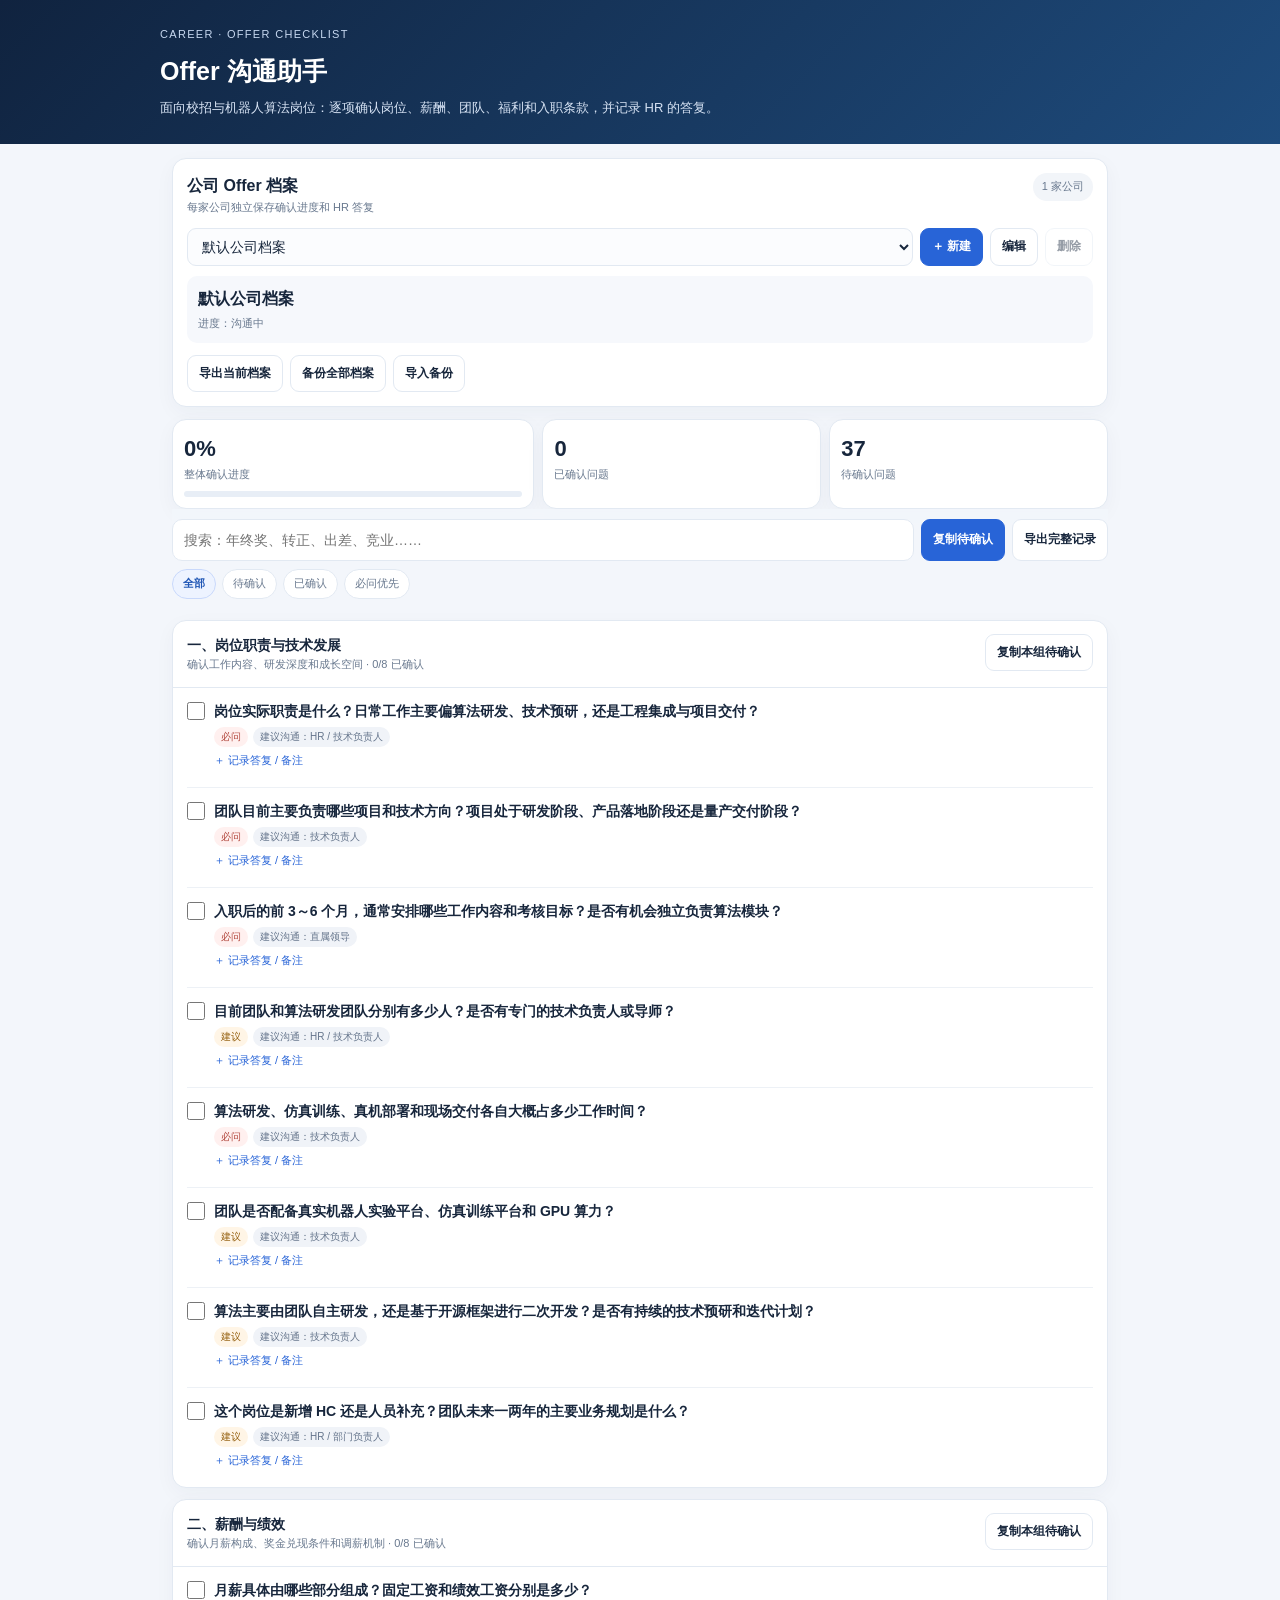
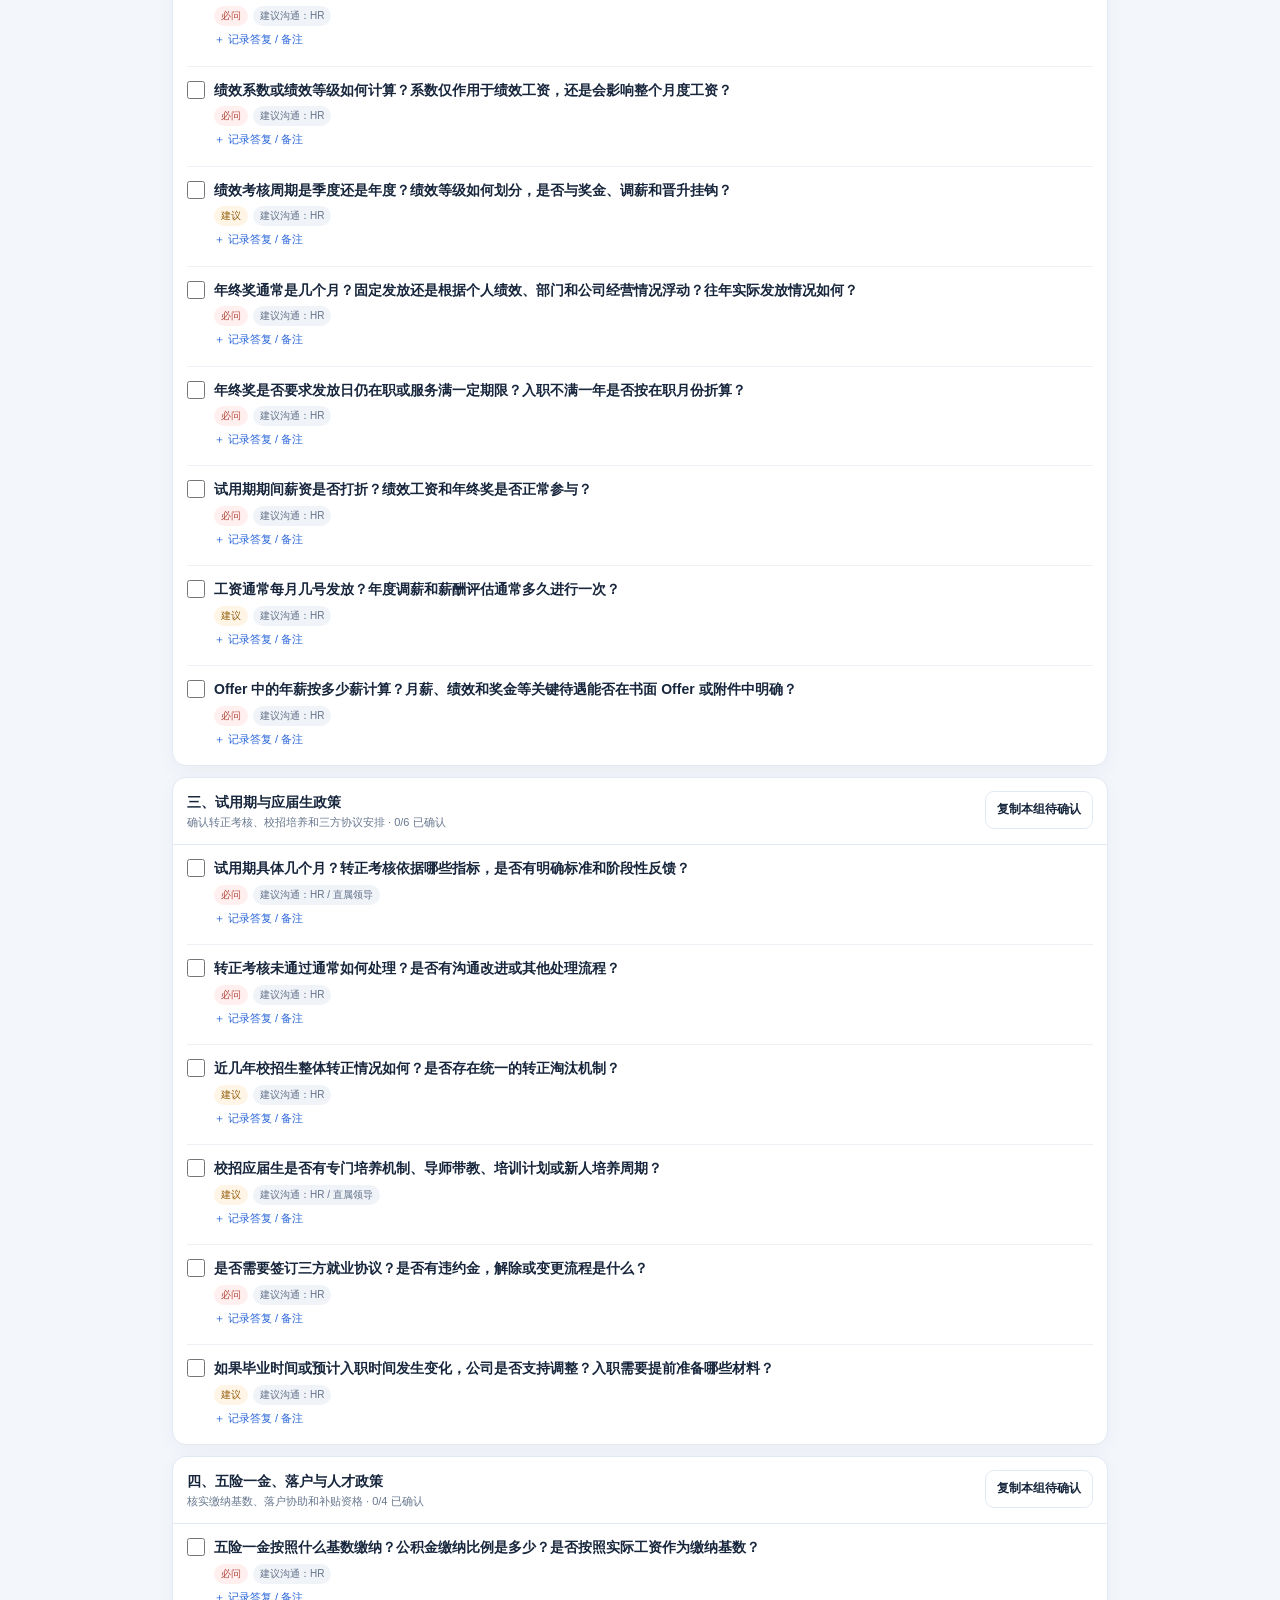
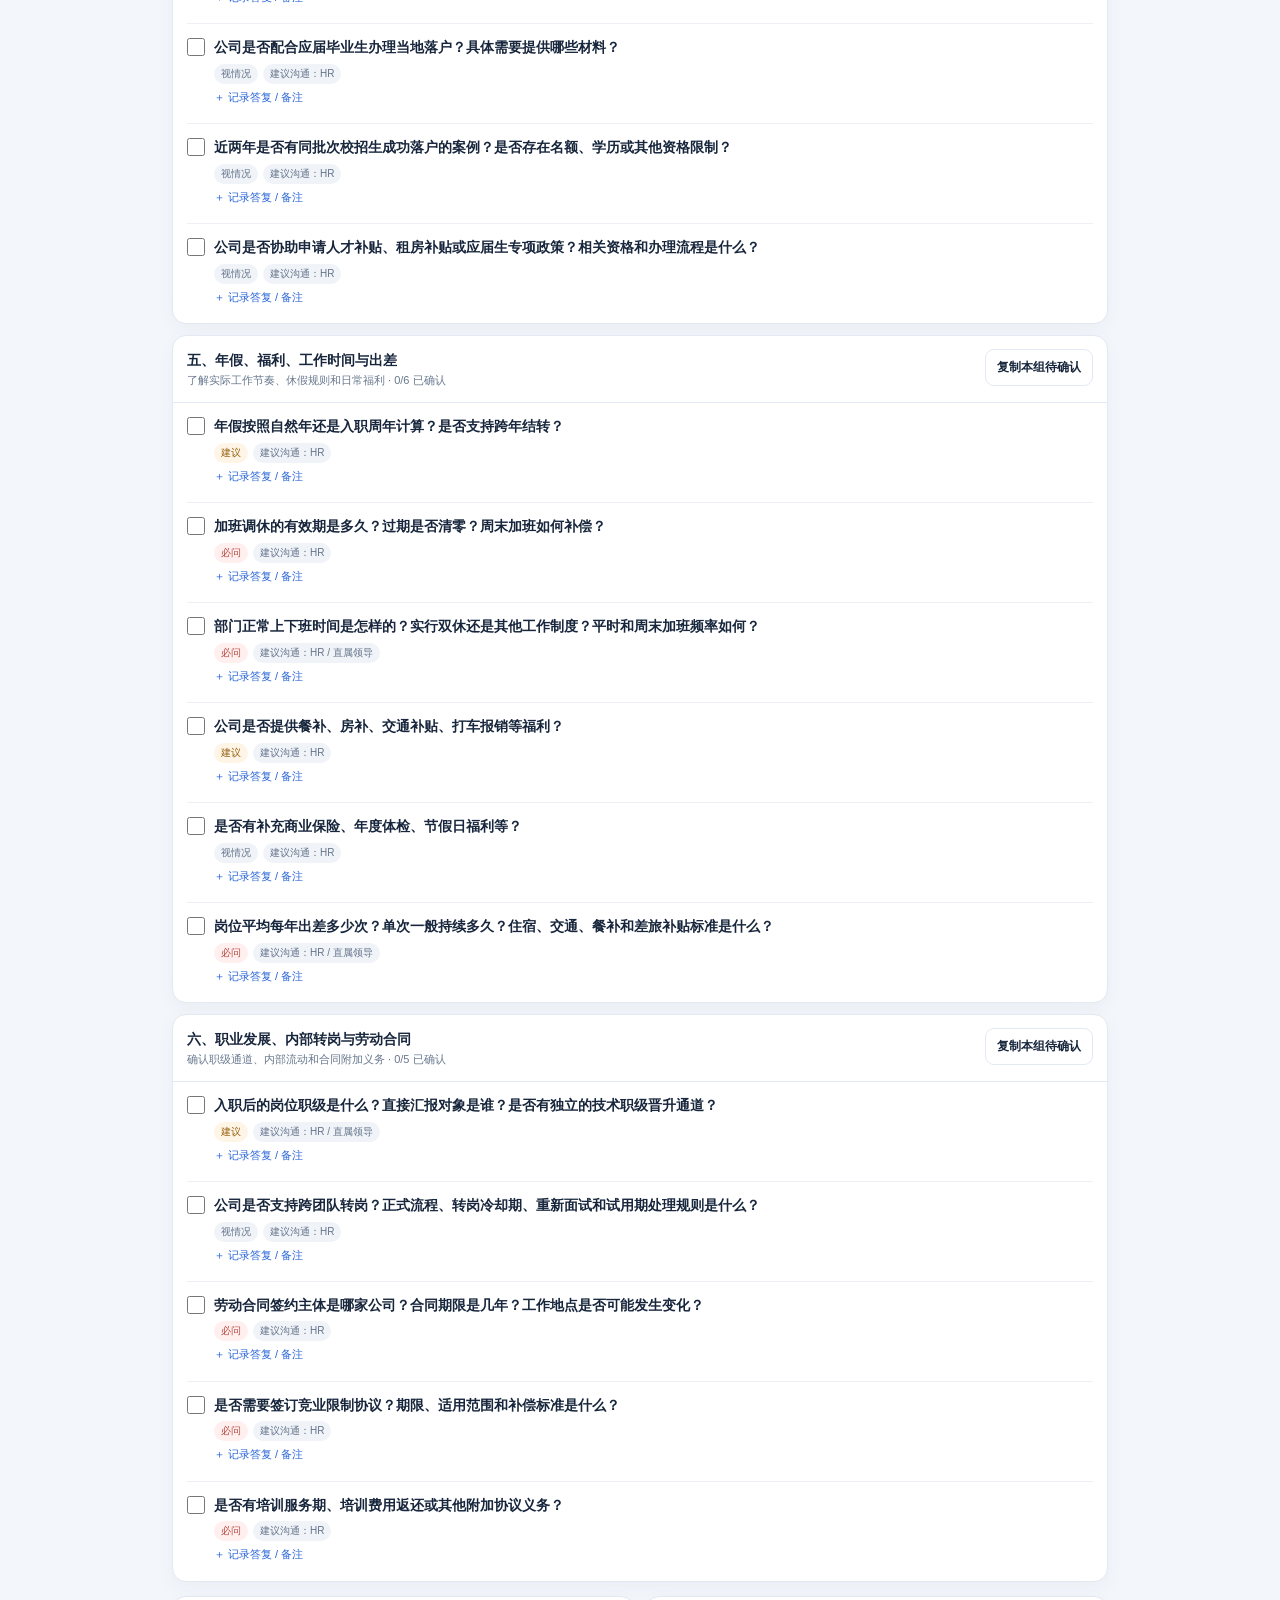
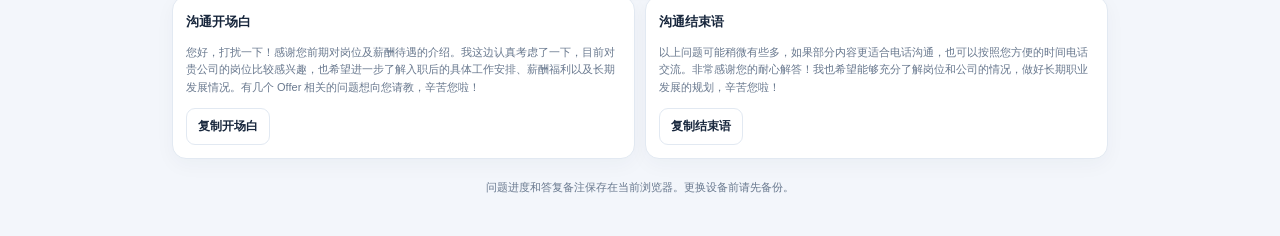
==== commit 7d4dad47: "Simplify public utility and remove unused deployment assets" ====
--- a/docs/tools/offer-assistant/index.html
+++ b/docs/tools/offer-assistant/index.html
@@ -1 +1,94 @@
-<!doctype html><html lang="zh-CN"><head><meta charset="utf-8"><meta name="viewport" content="width=device-width,initial-scale=1"><meta name="theme-color" content="#10233f"><title>Offer 沟通助手</title></head><body style="font:15px sans-serif;padding:24px;color:#17263c">正在加载 Offer 沟通助手…<script>(async()=>{try{if(!('DecompressionStream'in window))throw new Error('当前浏览器版本较旧，请升级 Chrome、Edge 或 Safari。');const bin=atob('H4sIAAAAAAAC/7V9a3cTV7bgd36FMN2UdC3JlsHGSMhMmk46fW+n0wvomTWL9pouSSW7GllSpBKYFlrLBowN2Nh0zNPmYQKGJGCbQMBPvNb8lDuqkvSJvzD7cap0SpIxydzppEF16px99vtxHpUjexOZuHEuq3kGjaFU354j+JcnpaYHom3/HAwc+3MbtmlqAv4a0gzVEx9Uc3nNiLYVjGSgt62PW9PqkBZtO6NrZ7OZnNHmiWfShpaGXmf1hDEYTWhn9LgWoAe/ntYNXU0F8nE1pUVDfntUIKkb0XjmjJZzQzUGtSEtEM+kMjkJ8L5QZ9eBA0lEz9CNlNb3dTKp5TzWTw9rI/fMq99bV6592Jo/nolljMCf1TNHOrjXniN54xz+Hc5lMkYxEIgNhPclDyR7krFIIKCnT4f3hQ519RyIw9NQwdAS4X09vYd6ezV4TulpLbxP69IOJ7vgMZYqwGNXb8/BxCF4TKtnzoUFVvA4kNO0NDz39B7sRtA5BBVLHOw+2F36t2IsMxzI6//U0wPhWCaX0HIBaCnFMolzxSE1N6Cnw52RmBo/PZDLFNKJ8Bk150VUfRFig3gGbH2RJDAkHDqYHe4IBXs8ATWbTWmB/Lm8oQ35fwcYn/5KjZ+gxy+gp7/thDaQ0Tx//WObv+0vMP0XIGnPiWPw9JUez2XymaTh+Z/ql5re5s+r6Xwgr+X0ZClWMIxMGiSXLRh+Qxs21JymFmlqPT0IXQzRpRgv5PKAYDajg5xypSC8zBQlSpCHag64oyZ0kKM3dKA7oQ34Bd/[base64]/yMDajbca4/[base64]/go0mtOHwQRfC7G40jRoTuUwWPF8KtBHmL+S8IeCsz1F6fEI1QxW20UymtGGS+iFkKTwEUK3C+AcIAswrPljE5nAoMgT0Mq6h3k6S46fLHfvbaBxGTQ01MB4UCZhopIu/[base64]/1EAy0ueC4gEIUw8DcQ04ywYLEmFmKGm9IF0AJg+lKdxAXBcOQPwoPSg2OSgBhJaPt4YPJo5WgoSSIeQTqKCW+vUdREPdiINeR1K9vCgcErNG4H4oJ5K2OYF2HzT5AZa00P0HkYE4oNa/[base64]/YLZjJag0BkF94nDRPKA+GQ5S1UKDu7l8WTnolNHubfbyLU7FkPAmczKF6JFzpkk0IpU6ddpcAOZH/SnfAcD2DXbI29dTn7+SMp5Df3TW0UkAXtV3J7uRhlwixS3NksKcMphqdtEsRee4cOaUElDg2W/Q02RjnOCzTQ3V/0GgGh1W1N6Y24N6NKsAWl2MlQDVCdDw0lQwgceCAO2vEf1Bq+Ab+F4qDc8qk8yCcZkvvbc4SerXDzeoGqVQiGXOs9VBPd3dIc+VOLdKPBonZGtXFGiVw8lCtU3Q8JEVxydtQNm/oQxDDP57j8jMIRVfhb8iJoVqKhw01VkhBHQTPeRuDXkYgn9U0TOB2Dzln1Vwa6HRbuiuZamZAC84e0LptBvaq3YdC6g4cEviJWYP5QSkWCcchzGYX1xGiKi2n0QyQEEDGrKYivzCJdAnZXWZFSNHtyYKHWjoXqk/1oaKM1yGH0fsOHjoUivU0ckI2ymxOC7BZJnEloSHqtPADbqx6HMXrZKdcErXap1WAUu0Xqte8pJqceYjCT86s7EZPrNhYl4oX2U9wZ408QLKwDoJ8pV4FJfVhLRERKQ7WilBwJw1yIEZOTeeTmdxQmH4hWd4AvPBz4WMn3a4oaK/JtFgVONyQMcputjFK8qJEQDsDBp5ncyEcGOdgV17QwbptYxLaGeVOX+m/DWkJXfXW1yB6kFxfkVc+nEwDvUuo2167aFhV6GpeGggJ8/Uc6LJL+6JEcmN1HaI2rqbdmuiUqB6sIT1Ur3Hm5qoVAzE1r+fJVJuS8i47k3Xlt111vckXd9TS5ihO44SjaEKptOdIh1igO9Ihlh1xVUwsQmo5TxwS43y0DbnY1nckoZ+hP+xmsdrT1nfss+Off37c87/feb7+4gv4cezLz4/9x5/+eOLkkQ4aMxhqsWAIU4b6jmT7avcfmzM3rEcL1rW58up1a37dvPu8vL5eWbptvb5p/nS7vDX1YfNebWSmtrBWWViqLj3hxv8zMlq99UNt7AX8MOce1+48hB+VxWlz4nvzX5Pm2NPq6KR1f8F68f7D5qS59ra6tGJu3fR8edxTuXep8nLWfAIgLhzpyPYJNDuYalx8hZTbphJVBRc+81ocNddupvWjNhc/sMndAnrT5tET0bZsHN50/lZMJPUgLWrrs26+KW99y9RVt+fM9cXmrqBWAB3XUAgkP3bgs0NA45CPYISVAqC0I0bmu58YndrtpdrjO79iBnRCH53h/diOM3QIbgPfpYHCuNzzkQYeoQzCQYpMjbGwf4OxxLXBTAoEHG2zZuYrbx6DVplrbyobE+bTW6hMWy+sl9+hMo2vm++WUJl+fFBevfefI4vwL8zBq66OOIy0RyyD8EzxTPbcX7Q0Gh4Q92TKnHjrkHikgwe3AMKDtWFclf8slYKhy5uIwdIkKAXrbH10Ey/FsggDsR8aZ+F2D684tHkSqqGKVbBom0pTjj2vXXy+E5LctWFc1qF0NxpbDmf1c5TsF43F2hDGbo+B4pQ375hjE40Moj+bTJYWaz3sDds8mCQGUmpMS0XbgMe1h6/B+4AOmJfvNihYveyxneBgVx+4EeHN7LHm0gPr9luGAL6kq6Wdz78w51d4SOXmXfPlncr1FXN+vby9YI0ug5/i4datcfPlbXN6ubJ5q/r+BjgvVgryVzsbYkHoAWN8Alo022OIXlA41J2G40qk/ichm0Q0fzA3R8xn11r4lz1HiGk2RJHCOybIlsBtHtzrgkdcFoHyRODSZ03cAMGbN65WHj4VPFxeq75aQDKnb5nvbzN/[base64]/+zo7w/RvC6Wl8kvgTL9PsBr3gScG6VnfjVg/X6sL1m2mIHnz6hz45mbAom5iyPZDawVmy/RAxgkIY8ZJWRZgQJrJlshu+MPmRHX8B/Pq8/[base64]/Ym190Ry7VvvuOvgvtsDyxhj6kJd3wErMrW/NK1MAFlPpy2OsmjxFefVqefORObECgQemrvx4F9KaP+jGl4WYB1Vg/gUm1XNL7B1BlUBfhLeYuV5dfie0m0yftR4wYPL50ZneUUboIMu3/P5+9edbzlvPCTJzz3EIOQNpqgUBWUg+zInLTqcO/S+DuJB9Qk1ClPYAKaz/RNYs+/za/Eh1cRRp2pjHKSfGgUpA2pxeAcJqs6Pmq2l4hCFAAxQVldcblY2HPJa9r8N4RybwCqiqLo/CXOBmGVp1e6a6MIlTbKxXl5bKW9sYa+ZHrFsrlSsTnmODucyQ5unwfJ4Y0DwgMYAAw4U0rkwhPle+hWDh1Bru1JZzVGrJt+2UuYjKD96ruICT0twv0P6Ev8KoBMTe3QLthOqKwOOqM/k/68Jz8+kWseRb68pKeXUEJPthc9S69LC68hjfghznH0I05grLnL7KFRbkeLXRcXA55Y1rlQ0smyAmV7fvVt+vQfJWmX9YHblYvXujvH7ZhjkJSoXUQ2B/87MJEKZXMSATWGt5tvr+Ikxqjr2pvv0OpQouanXSmp+D2gcgWC+fAqjqs++4iAM54Nixd1Aime+elrfmzaUr1vV/OQUgF33g4QDh2s1tJGH6hvnqpnVxzLz8M2I7f8Ucf1Re/cHDdWhlbtUcew1AufSwLr7GEvTCc9T4m3cxDXs/V722iBy5uQgMIsG18BGUlqKDkpgsMn9JDraXELLbXYhsgZDnSEKMpzJ5gg9kglUz4qzOledT5nsw4Svl9TnzyT10JYsXrAfzbFXoEcD7zL2pgQrPTFRmf64u3+d5BOc5OExeqYw9A4qtW2vl99sYXm6/rd1+w/3L60+sn0fR+9x/YK6uOgoD3aojM+b2RRAWRBHUpYkbdWlCgH4CUh4DNIRAWa+wPBcqwTJCnEfvgXKy+EDoUHixEHGKZ5fMiX/9KrE4bGOxyJxtEotkmW5Xbkc92kejXYwwbtdpOXklEFeiwOmTXLiExwqSIqv5ZNx6/RyolrP7j/hPEJY19bi69B4HgpeGoDNT947WzRVrCo0LGbL8DsofUTE+GS9vbAk3s+dIBy5i9LnLZxUKJ0406Gfd3ZAG9u3BxN3w/P6zk59FT+0p0i5tWAGDxKKYJAeCqb75Dpdpro5Y88ssIcWP+7ZhRSzOsIWS1iEHHoHDvmG9ewUMAQ5YEzMgYoihoFqKn/eCTu05pQjFWHpQuzvGk1h3QC1HymsTHzYfWrefgtYxZAiQ4PjN0WleIGL4MBFjVHt8CVqQM9t3AAIMqTy/Vpu7DPMC1hzsQJnLGxAjHyp+hatI+AFpUIeHYVTfPEQi19eVfj9gRktL7M54bn5vfvsD2BtDRMJoKBgPeBIALdqfXCqvX2cUa3feWkvgjEbL68/[base64]/CGSCl6xs/YRYciVO/DdnLmFG/eSZtXjBnHrEWDLr2C1+imiIUiaqNoZOACbE1Mhe4URt/2HSXHsNOUIDdtwISHn+8Je/eoAMKHQaiN6ZXtbSyuwrxgAIgRZmQt0wHgKl1yFKWesz1sJl68Fb8FmQ55TXJ60XCxi9sLOkD5QROSJhM0P92X5Z3viuurRADnpXBCFnAN0UacAdMJcV8/EDz5fHPIwVMuXGnerCU4gZAE1wcP4H6/5TSiye4HodZCFEIEaIqwscG2Rn0aQZIGFQJwmR/pK/7t3WJ508AjxEZeN76+aE26OBKcF768ElcCLoCZ/[base64]/[base64]/Lyltuv8IYDWw0mMLQFZj5cM8c2AFEAhtnE1DTQzQFc9ivOJKIskpRdBgvVN+aK5HWsyXEK8pN1p05EQaM5fhlm5KTDGnlmTk/VFidaJUhNkV6eDBw1CLG6PS5Eyeb95BIkr65Qwgtrs2sgZYzoY2/LG7e4G9QYkK7toL/bN1CZQPOJT8hT2jRjDBqMkCfj/BrKftAkLCO457s71qsV9tStdUsIwhGdOy1hAfF4jAaUkJiri1A44uNDqIhfcjxEe761gjGNZUqOsVWAauKqSBp4iePl++rSY6ENK68w6pFOyCytbt+vrC+CXqMLf/Zd7e4TZOz0HSwkiKWN8bHRbqletJYhdbjH+Q3q/uNLSAfvo1IjmDHwA+Cak7ewYiMvKZCgBRowbBCK46+YAGt6BpNBULEn40IT789Yt+62YL5sTObcHCXLs7W734P8RESY2bIm3oFhYTYIRZPLqjD4LD2obL6prL+G/AYinTMCWGZexW1hyC2qb96g53u0KduTPA+XwswvhsMwia4XlWfL6ECoxVqeLb+/Jodnxy0DBBEkyCdS4bIu47aDJCSeYtI4M8F6yLJB7l99AIaCNeP8CtNGaKETcNhdfj/XzOjqs8tsJC6T4pzKUSTcc7myBl63bmQTM+bVhzwTpn8LE0Bxg4WZM1O1x/dR+18umtcvO0bNbIYI5phaCyRkillMldnXUNeyhFle6MCfASrb/IgT2NaJRrmwxoqAEYxWdnhi9PbErZY20IiKOymcRWogWI2OO4cKsEWqANC700axrX5ihcMWOnSsXr1gPp1GLd68AZAoVb2L6QyVswzVVQTThKw8kLVXLr3F0MYJFNd5N55jixPdZNN795zCNfrDHVKkq48q0y/[base64]/[base64]/5tSFT9FwFKinLjQlUjxyAUisTl40gaEUn8Gz7KaQbpvjnEuUTsRGkYW9WUPQ27PoXOyYxMrEeLBKtUzq9/RHxGrob6L5aF8iEy8MaWkj+E1By507oaW0uJHJefM+v+fEya+Pfx5VMlgyBNR8Xs8bePiYDj0EznQpfs/JHbrUd3sDZ0IK3pL04CkOLVosRYzcuSI//PuJr/8czOI9YG8qE1dTJ2BidUALDmjGH8EUvATcd/68Uiwp8FexVIqrRnzQq/mKJQQpTs0oaiql+An9qKLYxIElInknjJyeHgBygjmN9p29Haf2H+lrU/o7BvzxaJ+3qOxXwsp+dSgbARYdwd8pA3/24c8B+tmGP78pZPChTWmDh30HDkeU0ql4vw+vhOF8p6PeAb/ui/YNtCsBpV0XzUBLVE9E+4jiU3qiH+jAE0LhpJrKa368IhFWlJLoDZREvQAD16mDyZRqfKVmvQB3gADz4cngELbphl/HRm9xIDyg+/Wwrvu/CevGqc5+fzanZ3J45BQeQ/3+s4MZ/NXV7w8Gkbfe014coft8JR+gvydZSPOWXF49o3l9RRSQSx55WR5+klqe2Konz3mJMADliAZIwnZFHAiCNOrCcyjv8cjP7HOxsC+t6iu+UsnBQIzN+4ooXyP6G6+yjxb0FV/ECOImxTFxcTsPz7T4/ydQuaCaSHgVPG0L/XhnWx/SMgXDywCDhi9i/4oCNfZbZLUMJqcNZYAFApI/1NvZ6StJ/MGDkV7GTY2CrLw+fyKqimtv3uFo3zBdU/IFU1p6wBj0Z6NfqcZgkA4fexMdqmj/txDAjSBt2ThQ5qIr2678VqF3CKnhZYJe4OnDhhc25AD3iKk56EBbO0G+OU9gZVKAQu+wr6gnvcKKolFFHHxT9u9nOs6fr78jbPbv39v8Bs+s0RBb7fZCo/A5vpxmFHJpDyl7RDzsJVM9f/7UcPAb/3AQ1NNfH+xH1Yc3A/1BisL9wX9k9LRX8SDFmT9lzmq5Yyo4DF9QT8dTBQi4XgInyykHdIA8WFD4IQJ0C2xSmdznKqipbVLUg6wq+v/FumzVQHb7IsDsvTwJS0twJ4Iotkf/[base64]/ja+FrPDiYsP5RmiiyWz1i9at7CjbYLjhJSd1RxVxi1CQLsMouc5L1icCUdFgey/9no0sKLuv5D456Ra9dA9RsAtbbG7R5NhwVOHjn7yJDDkn7yMDih82r3n4rFfju1JdU+Qz2QCNN35pajFP/eyZg0MAmxyxuY6gtTw+P2rdhOB1m4ql7eoy7dC9H+OFmPL6NajM7VNlNnNwFkhWFOSQc87Mffa7/uffS7bKKo0Hw5USBwf77IyCvi6t5b48+dWfojgGJpFZQId/nZ18+apIpHlb376QSh8jwaOAC5hmTq7VxqacQyOMkBIR8U7yrN8gQC+Zo68o3LnkNocpAfLq7SFfuxL0KO2o3sKB/y0NjFHz59JxjwMODzJgsMeMQz2r6oYnrZ7RB1TIOyAq69lYRs0lgmdBVen0LnSN2NkFHrMld6JIqQcnDU5GGwcBGNrnKQ2fvIotE8olzqipggZZhNMZr4cE1SzGwGN4XdprYLc85cNeX72fNqzFj2WGhlQI6QoSQOBE5tAaP4mB4tQeEsPoQhoStdf82dxYGzFv5/N8YlP2ntKe1s56fo+XhjgU4ndvRHrr8yvyDQvqTfnJjp69Xemwu4hkRVH6dwiSgGMwW8gPekVw8UXsYOl0tQMm0TQcdcXBiDPea/[base64]/FWOeQGebuDD966y3DJaYGxxQvojhGH2I74UsolEI4xwgN6tD3moEkdIuR62Z1Txj2g97dOgO209yPZLTgXURdAPYncF5qN15N20xMu292CDIJTG/[base64]/EXP2MJlNByR5ejpif2mOPjQHuZW/kEtF/3r8TyI9+Dr2D6AInr0I2OdXd8wfMHFQg4M5LRkFEPDTxjKKyLUr/6shQv/xxNd2eA7mgRuat9Mf6sTMyBg2lI9kHirOQ/zz4i8nt0Ckc9qZzGkJacAEIsmejg4PHebPgq9IG54h/Ahblk6a8w0owAJy3kLeg9da81oukM1lzugJLeHhyynUTZxaD+7h9TqgfiiaLqRSfoYBFkFP8cFC+nQ+eqrfr+JFmt+RPPAFPQJS9UEA8Z/2MAeRKC990cWhhHjIaXT3iI/QizYtpWaxR6ef3mmJzwz4jd/FYoBn1dMa/RKLZyeOR8/qaRBKkMFIB/HPnxdvzmqx07rR9J49VnNYj7ZclzzpLEwqEdfiWf0+xceW0Xj4DolEi4U0cduAD9U+eVV981ReRcP8sgnUji7XjaVscnijSeSkeV62SqYyEIG8QgztXkeA+/fvZeEdRV2HuHfW6ws4Mgp3+nwdoU5c4hJ5zykJXL7jQA+88stNv8Wmjh5ozf+2p7OfIlDaWbpN+4JQ05xA8N4uv9IJYVJkUWGg3cG/[base64]/NizyIcpO8nZuggWajjRYfybL7aI96xS80UpFOAdT8/9CNQa47juKfYah22pVTEDXJItoVKLza85FGJwZg4WcmlTqZyUbt31/St0ckxPFLrOxSWQggKKF+0sXHBg1X6lf87DtQ8t0qvL+xdZnvb4g7s2tv5XuaSkReWi7BrPV4Y686G7kCLjrXwxBE5xPHKZW024L0iVqFPlGryO2YmuvpQqaQjzaAsT/5chyUP2U0v86kc/Qmaqefoj8uQkOO5KUmyEi51x/xw44R/Yj9bK+0RvT2dtsbO+9O6f2Qih8N1iVPfoJqrXqXoJ7/Qk+rKZ9LoaAwyWs2Lu3RPAUN8dggG9F6VOHrluXVl1xgczNtV7no1XK5TM4hdyhaVKTvG4KqiWvNfHfz/sXa3Znq4x+ta/+qbNz/sDknrr5uTIkrP3QPWPErac04m8mdhvH2ZWcJCu+I3rsgbSzVATEIvsSKN4hmrvPlTASaCbBSAlis1ud/4Iu45sQKw4c+lMYE4moWlAgXjOVOznVF4MEuGu4dOgWmh6zpBymJ+zEujIGnogcYYDMBJNhTLl76Fcjd6BvI7labV43I99d3SeyZfC1SrUZ5phOUuBeFVbmD/v79LgifYOl04Zn3/6vbD6zrT5kZ/zmyqEQaduM+bUr0sBLG9MrlXkv+Q7h1xyoPDskB6dsNWdkJ4Rre6Lz18jEpvONS3OlDzu36ZF9ou2w3x8lffBrPzJllPO0goUQ824383YC30sUm5Ss1xVqa5zhxUhDbMoOwva+TvtJFLvsGlfg4grm8hoc+nc8i0AcRRBleD8f0TaTf00e/80cx/f4rqP9X2AjZgMjo6fG4KFAa5264gOaEGr4X61yTxTN5H7v8iku8lDJw6gaxMyLKo8YEQsbYhbC3SJYZLoJUMsfUdFxLpfiTlagP/nRGz2snCtks6EreacWvxf0BaliUHEReasT1FVrnhjoXijA2+A6oa/C70wktno9msiByv/TCeRjKHlT6/UNgb1EaHkwCD71GtM/[base64]/cSXS9k+3RP46qZGfZcm6eYPmZSUrjlnPercZLdlF4r22gDJTF4aiDjLAJH6MkC97ozQegCW1pidQL7rrReC/m6ELReGDmXCvxLOih8n9UVczjwip/QRp6qqO9lfxVjOjwB1/C8SRKPKnzO4TIdB/HMMzspRxUkwmhIlKvnn69+CqS69r2wtQXJmjo1Wl1arS9u4eyd9TkEJuyb6Ak+h2NPwvl9zWsM3c2mwglsZr2+KGCRcJaQsYBhD4KTUAdBgnsAXsT3jkMRh+0M7irMpNuTaCiMhu8JJU81nB1AnKdByR4N8dgxocrrjMROhVDTO67OVpj3aaoXC1i/hH5rSoYYAe1SIUsovHAN59xN/cUHx7RrSHWMSI9yKWdcw+RwLltc7sWivm0eIc2s+cT+JSQwXqzvZzlpa16fbSwsTcU6CkSJxXiHHXOdzHJwb2upSciVYmWxrBki6YXPi40JvWH90E99KC+ggmeNW0M8Ib0Om7JLergojSQaT2boLNDQ8LgXlGm8L+KR3CIKqtl/la0ruVYkGSfIXclgYmFOy+rYuB6HClLTTnfNl0rxHGRU9IvKqk70JICWOruUl+73kCdzLSnYH2RDk5aT6BLaWuFaT5E2I1oUFHmL4NeZfL1qk0f4D3VBzlFrG50ZU9trBHuy4HtqlJR48rFKPtJgv1Es5BfM431Fl6KAKbpozvE/atrAnlfculC+Py9vcH9vEqJ+gDQfx+KwSwEWkIFSxw8av2M6Qj0qQ6XPCIJyMr+Tsh52Ul7Zb7iy13JBv3o1X5P2xHaG6Np/qxwBkQH9L/5LDGe3K39J/S0Pk/EWo+h3JiKMHYoPQ/eGmFroF1pnUc0NePBKCN23pw078HUTXN/hm8Nw+H7Jo/tIGbs3vsCcC/qBpnVCSpfwhKZsWsIo9joI0b06c0fN6TE/pxjn7xINNS8PSre070f871Zj4IBFokfSlJPzWyEe/jmRN3HKWGjGzWtkyt3+sbs+acw/wS1FUIHLg4g8n8XeX8BQYf4mJr6MQKGJXxFls+AjOxRZIzz1ApOlzSowKZmUPxapndWmBbwiJT6NdfWuNjPJ8snfHolDUw83cjWkQK7QC6bRzOEPCSQtC1YlDfq8l1UIKxYnLieiK/jsLvL5EN/+cLzDjZ5AWN8BsBR3E3vLqY/PJqzpP6CjA/2tF33of45MWUf6rqv/6OtKJ47suIIm1bAF8bicc5EUdhXXn0yDjjW2wLdda+Vxt8RZelCIqaL0FK4KGUkKK4s6hgwh+J5m/kHOkgz6QfKSD/wNu/xeyJPda0W0AAA==');const bytes=Uint8Array.from(bin,c=>c.charCodeAt(0));const stream=new Blob([bytes]).stream().pipeThrough(new DecompressionStream('gzip'));let html=await new Response(stream).text();html=html.replace('</style>',"\nbody{visibility:hidden}\n.company-panel{padding:14px;margin:0 0 12px}\n.company-panel select,.company-field input,.company-field textarea{width:100%;border:1px solid var(--line);border-radius:9px;padding:9px 10px;background:#fbfcfe;color:var(--ink);font:inherit}\n.company-panel .company-select{width:auto;flex:1;min-width:190px}\n.company-meta{margin:10px 0 12px;padding:10px 11px;background:#f6f8fc;border-radius:10px}\n.company-name{font-size:16px;font-weight:750}\n.company-facts,.company-notes{font-size:11px;color:var(--muted);margin-top:4px;line-height:1.6}\n.company-editor{margin-top:12px;padding:12px;border:1px dashed #cbd7e7;border-radius:11px;background:#fafcff}\n.company-editor[hidden]{display:none!important}\n.company-editor h3{font-size:13px;margin:0 0 10px}\n.company-grid{display:grid;grid-template-columns:repeat(2,minmax(0,1fr));gap:9px}\n.company-field{min-width:0}\n.company-field label{display:block;font-size:11px;color:var(--muted);margin:0 0 4px}\n.company-field textarea{min-height:62px;resize:vertical}\n.company-wide{grid-column:1/-1}\n.company-actions{display:flex;gap:7px;flex-wrap:wrap;margin-top:10px}\n@media(max-width:620px){.company-grid{grid-template-columns:1fr}.company-wide{grid-column:auto}.company-actions .btn{flex:1}}\n"+'</style>');html=html.replace('<section class="stats">',"\n<section class=\"panel company-panel\" aria-label=\"公司 Offer 档案\">\n  <div class=\"record-head\"><div><h2>公司 Offer 档案</h2><div class=\"muted\">每家公司独立保存确认进度、HR 答复和沟通转写</div></div><div class=\"status\" id=\"companyCount\">1 家公司</div></div>\n  <div class=\"row\" style=\"margin-top:11px\">\n    <select class=\"company-select\" id=\"companySelect\" aria-label=\"选择公司档案\"></select>\n    <button class=\"btn primary\" id=\"addCompany\">＋ 新建</button>\n    <button class=\"btn\" id=\"editCompany\">编辑</button>\n    <button class=\"btn\" id=\"deleteCompany\">删除</button>\n  </div>\n  <div class=\"company-meta\" id=\"companyMeta\"></div>\n  <div class=\"company-actions\">\n    <button class=\"btn\" id=\"exportCompany\">导出当前档案</button>\n    <button class=\"btn\" id=\"backupCompanies\">备份全部档案</button>\n    <button class=\"btn\" id=\"importCompanies\">导入备份</button>\n    <input type=\"file\" id=\"importCompanyFile\" accept=\"application/json,.json\" hidden>\n  </div>\n  <div class=\"company-editor\" id=\"companyEditor\" hidden>\n    <h3 id=\"companyEditorTitle\">新建公司档案</h3>\n    <div class=\"company-grid\">\n      <div class=\"company-field\"><label for=\"companyName\">公司名称 *</label><input id=\"companyName\" maxlength=\"80\" placeholder=\"例如：某某机器人公司\"></div>\n      <div class=\"company-field\"><label for=\"companyRole\">应聘岗位</label><input id=\"companyRole\" maxlength=\"100\" placeholder=\"例如：运动控制算法工程师\"></div>\n      <div class=\"company-field\"><label for=\"companyCity\">工作地点</label><input id=\"companyCity\" maxlength=\"80\" placeholder=\"例如：上海 / 杭州\"></div>\n      <div class=\"company-field\"><label for=\"companyStage\">求职进度</label><select id=\"companyStage\"><option>沟通中</option><option>面试中</option><option>已拿 Offer</option><option>待决策</option><option>已接受</option><option>已拒绝</option><option>待入职</option><option>已入职</option></select></div>\n      <div class=\"company-field company-wide\"><label for=\"companyHR\">HR / 联系人</label><input id=\"companyHR\" maxlength=\"100\" placeholder=\"姓名、联系方式（可选）\"></div>\n      <div class=\"company-field company-wide\"><label for=\"companyNotes\">档案备注</label><textarea id=\"companyNotes\" maxlength=\"2000\" placeholder=\"记录薪酬概况、沟通重点或后续待办……\"></textarea></div>\n    </div>\n    <div class=\"company-actions\"><button class=\"btn primary\" id=\"saveCompany\">保存档案</button><button class=\"btn\" id=\"cancelCompany\">取消</button></div>\n  </div>\n</section>"+'<section class="stats">');html=html.replace("<script>\nconst DATA=[","<script src=\"company-storage.js\"><\/script>\n<script>\nconst DATA=[");html=html.replace('</body>','<script src="company-manager.js"><\/script><script src="public-ui-cleanup.js"><\/script></body>');document.open();document.write(html);document.close()}catch(e){document.body.textContent='加载失败：'+e.message}})();</script></body></html>+<!doctype html>
+<html lang="zh-CN">
+<head>
+<meta charset="utf-8"><meta name="viewport" content="width=device-width,initial-scale=1,viewport-fit=cover"><meta name="theme-color" content="#10233f">
+<title>Offer 沟通助手｜Robot-Nav</title>
+<style>
+:root{--bg:#f3f6fb;--ink:#17263c;--muted:#68788e;--line:#e2e9f2;--blue:#2864d7;--navy:#10233f;--green:#16845b;--red:#bd4545}*{box-sizing:border-box}body{margin:0;background:var(--bg);color:var(--ink);font:14px/1.6 -apple-system,BlinkMacSystemFont,"Segoe UI","PingFang SC","Microsoft YaHei",sans-serif}button,input,textarea{font:inherit}button{cursor:pointer}.hero{background:linear-gradient(135deg,#10233f,#1e4b7c);color:#fff;padding:26px 17px}.hero>div,main{max-width:960px;margin:auto}.eyebrow{font-size:11px;letter-spacing:.12em;color:#c7d8f0}.hero h1{font-size:25px;margin:7px 0}.hero p{color:#d7e3f4;margin:0;font-size:13px}.wrap{padding:14px 12px 40px}.stats{display:grid;grid-template-columns:1.3fr 1fr 1fr;gap:8px}.stat,.panel,.group,.script{background:#fff;border:1px solid var(--line);border-radius:14px;box-shadow:0 6px 20px #142d4d0a}.stat{padding:11px}.num{font-size:22px;font-weight:750}.muted{color:var(--muted);font-size:11px}.bar{height:6px;background:#e8eef6;border-radius:9px;overflow:hidden;margin-top:7px}.bar span{display:block;height:100%;background:var(--green);width:0}.toolbar{position:sticky;top:0;z-index:4;background:#f3f6fbee;backdrop-filter:blur(10px);padding:10px 0}.row{display:flex;gap:7px;flex-wrap:wrap}.search{flex:1;min-width:180px;border:1px solid var(--line);border-radius:10px;padding:9px 11px;background:#fff}.btn{border:1px solid var(--line);border-radius:9px;background:#fff;padding:8px 11px;font-size:12px;font-weight:650;color:var(--ink)}.btn.primary{background:var(--blue);color:white;border-color:var(--blue)}.btn:disabled{opacity:.45;cursor:not-allowed}.filters{display:flex;gap:6px;overflow:auto;padding-top:8px}.filter{white-space:nowrap;border:1px solid var(--line);background:#fff;border-radius:99px;padding:5px 10px;color:var(--muted);font-size:11px}.filter.active{background:#edf3ff;border-color:#c8d8fb;color:#1f56b5;font-weight:700}.group{margin:11px 0;overflow:hidden}.ghead{padding:13px 14px;border-bottom:1px solid var(--line);display:flex;justify-content:space-between;gap:10px;align-items:flex-start}.gtitle{font-weight:750}.gdesc{font-size:11px;color:var(--muted)}.items{padding:0 14px}.item{padding:12px 0;border-bottom:1px solid #edf1f6}.item:last-child{border:0}.qrow{display:flex;align-items:flex-start;gap:9px}.check{width:18px;height:18px;flex:0 0 18px;margin:2px 0 0;accent-color:var(--green)}.qmain{flex:1;min-width:0}.q{font-weight:620}.done .q{color:#8491a2;text-decoration:line-through}.tags{display:flex;gap:5px;flex-wrap:wrap;margin-top:5px}.tag{font-size:10px;border-radius:99px;padding:2px 7px;background:#f0f3f8;color:#64748b}.tag.must{background:#fff0ef;color:#b3483e}.tag.suggest{background:#fff5e6;color:#95600f}.note-toggle{border:0;background:none;color:var(--blue);font-size:11px;padding:5px 0}.note{display:none;margin:7px 0 0 27px}.note.open{display:block}.note textarea{width:100%;min-height:55px;border:1px solid var(--line);border-radius:8px;padding:8px;font-size:12px;background:#fbfcfe}.panel-head{display:flex;justify-content:space-between;gap:10px;align-items:flex-start}.panel-head h2{font-size:16px;margin:0}.status{font-size:11px;color:var(--muted);border-radius:99px;background:#f2f5f9;padding:5px 9px;white-space:nowrap}.foot{font-size:11px;color:var(--muted);line-height:1.6;margin:10px 0 0}.scripts{display:grid;grid-template-columns:1fr 1fr;gap:10px;margin-top:14px}.script{padding:13px}.script b{font-size:13px}.script p{font-size:11px;color:var(--muted);white-space:pre-line}.toast{position:fixed;bottom:20px;left:50%;transform:translate(-50%,10px);opacity:0;background:#17263c;color:#fff;padding:9px 14px;border-radius:99px;font-size:11px;pointer-events:none;transition:.2s}.toast.show{opacity:1;transform:translate(-50%,0)}@media(max-width:620px){.hero{padding:22px 15px}.hero h1{font-size:22px}.wrap{padding:11px 10px 32px}.stat{padding:9px}.num{font-size:19px}.muted{font-size:10px}.toolbar .row .btn{flex:1}.search{flex-basis:100%}.ghead{padding:12px}.items{padding:0 12px}.scripts{grid-template-columns:1fr}}
+
+
+.company-panel{padding:14px;margin:0 0 12px}
+.company-panel select,.company-field input,.company-field textarea{width:100%;border:1px solid var(--line);border-radius:9px;padding:9px 10px;background:#fbfcfe;color:var(--ink);font:inherit}
+.company-panel .company-select{width:auto;flex:1;min-width:190px}
+.company-meta{margin:10px 0 12px;padding:10px 11px;background:#f6f8fc;border-radius:10px}
+.company-name{font-size:16px;font-weight:750}
+.company-facts,.company-notes{font-size:11px;color:var(--muted);margin-top:4px;line-height:1.6}
+.company-editor{margin-top:12px;padding:12px;border:1px dashed #cbd7e7;border-radius:11px;background:#fafcff}
+.company-editor[hidden]{display:none!important}
+.company-editor h3{font-size:13px;margin:0 0 10px}
+.company-grid{display:grid;grid-template-columns:repeat(2,minmax(0,1fr));gap:9px}
+.company-field{min-width:0}
+.company-field label{display:block;font-size:11px;color:var(--muted);margin:0 0 4px}
+.company-field textarea{min-height:62px;resize:vertical}
+.company-wide{grid-column:1/-1}
+.company-actions{display:flex;gap:7px;flex-wrap:wrap;margin-top:10px}
+@media(max-width:620px){.company-grid{grid-template-columns:1fr}.company-wide{grid-column:auto}.company-actions .btn{flex:1}}
+</style>
+</head>
+<body>
+<header class="hero"><div><div class="eyebrow">CAREER · OFFER CHECKLIST</div><h1>Offer 沟通助手</h1><p>面向校招与机器人算法岗位：逐项确认岗位、薪酬、团队、福利和入职条款，并记录 HR 的答复。</p></div></header>
+<main class="wrap">
+
+<section class="panel company-panel" aria-label="公司 Offer 档案">
+  <div class="panel-head"><div><h2>公司 Offer 档案</h2><div class="muted">每家公司独立保存确认进度和 HR 答复</div></div><div class="status" id="companyCount">1 家公司</div></div>
+  <div class="row" style="margin-top:11px">
+    <select class="company-select" id="companySelect" aria-label="选择公司档案"></select>
+    <button class="btn primary" id="addCompany">＋ 新建</button>
+    <button class="btn" id="editCompany">编辑</button>
+    <button class="btn" id="deleteCompany">删除</button>
+  </div>
+  <div class="company-meta" id="companyMeta"></div>
+  <div class="company-actions">
+    <button class="btn" id="exportCompany">导出当前档案</button>
+    <button class="btn" id="backupCompanies">备份全部档案</button>
+    <button class="btn" id="importCompanies">导入备份</button>
+    <input type="file" id="importCompanyFile" accept="application/json,.json" hidden>
+  </div>
+  <div class="company-editor" id="companyEditor" hidden>
+    <h3 id="companyEditorTitle">新建公司档案</h3>
+    <div class="company-grid">
+      <div class="company-field"><label for="companyName">公司名称 *</label><input id="companyName" maxlength="80" placeholder="例如：某某机器人公司"></div>
+      <div class="company-field"><label for="companyRole">应聘岗位</label><input id="companyRole" maxlength="100" placeholder="例如：运动控制算法工程师"></div>
+      <div class="company-field"><label for="companyCity">工作地点</label><input id="companyCity" maxlength="80" placeholder="例如：上海 / 杭州"></div>
+      <div class="company-field"><label for="companyStage">求职进度</label><select id="companyStage"><option>沟通中</option><option>面试中</option><option>已拿 Offer</option><option>待决策</option><option>已接受</option><option>已拒绝</option><option>待入职</option><option>已入职</option></select></div>
+      <div class="company-field company-wide"><label for="companyHR">HR / 联系人</label><input id="companyHR" maxlength="100" placeholder="姓名、联系方式（可选）"></div>
+      <div class="company-field company-wide"><label for="companyNotes">档案备注</label><textarea id="companyNotes" maxlength="2000" placeholder="记录薪酬概况、沟通重点或后续待办……"></textarea></div>
+    </div>
+    <div class="company-actions"><button class="btn primary" id="saveCompany">保存档案</button><button class="btn" id="cancelCompany">取消</button></div>
+  </div>
+</section><section class="stats"><div class="stat"><div class="num" id="pct">0%</div><div class="muted">整体确认进度</div><div class="bar"><span id="bar"></span></div></div><div class="stat"><div class="num" id="done">0</div><div class="muted">已确认问题</div></div><div class="stat"><div class="num" id="left">0</div><div class="muted">待确认问题</div></div></section>
+<div class="toolbar"><div class="row"><input class="search" id="search" placeholder="搜索：年终奖、转正、出差、竞业……"><button class="btn primary" id="copyPending">复制待确认</button><button class="btn" id="exportAll">导出完整记录</button></div><div class="filters" id="filters"><button class="filter active" data-filter="all">全部</button><button class="filter" data-filter="pending">待确认</button><button class="filter" data-filter="done">已确认</button><button class="filter" data-filter="must">必问优先</button></div></div>
+<div id="sections"></div>
+<section class="scripts"><article class="script"><b>沟通开场白</b><p id="opening">您好，打扰一下！感谢您前期对岗位及薪酬待遇的介绍。我这边认真考虑了一下，目前对贵公司的岗位比较感兴趣，也希望进一步了解入职后的具体工作安排、薪酬福利以及长期发展情况。有几个 Offer 相关的问题想向您请教，辛苦您啦！</p><button class="btn" data-copy="opening">复制开场白</button></article><article class="script"><b>沟通结束语</b><p id="closing">以上问题可能稍微有些多，如果部分内容更适合电话沟通，也可以按照您方便的时间电话交流。非常感谢您的耐心解答！我也希望能够充分了解岗位和公司的情况，做好长期职业发展的规划，辛苦您啦！</p><button class="btn" data-copy="closing">复制结束语</button></article></section>
+<p class="foot" style="text-align:center;margin-top:20px">问题进度和答复备注保存在当前浏览器。更换设备前请先备份。</p>
+</main><div class="toast" id="toast"></div>
+<script src="company-storage.js"></script>
+<script>
+const DATA=[
+{title:'一、岗位职责与技术发展',desc:'确认工作内容、研发深度和成长空间',items:[
+['岗位实际职责是什么？日常工作主要偏算法研发、技术预研，还是工程集成与项目交付？','必问','HR / 技术负责人'],['团队目前主要负责哪些项目和技术方向？项目处于研发阶段、产品落地阶段还是量产交付阶段？','必问','技术负责人'],['入职后的前 3～6 个月，通常安排哪些工作内容和考核目标？是否有机会独立负责算法模块？','必问','直属领导'],['目前团队和算法研发团队分别有多少人？是否有专门的技术负责人或导师？','建议','HR / 技术负责人'],['算法研发、仿真训练、真机部署和现场交付各自大概占多少工作时间？','必问','技术负责人'],['团队是否配备真实机器人实验平台、仿真训练平台和 GPU 算力？','建议','技术负责人'],['算法主要由团队自主研发，还是基于开源框架进行二次开发？是否有持续的技术预研和迭代计划？','建议','技术负责人'],['这个岗位是新增 HC 还是人员补充？团队未来一两年的主要业务规划是什么？','建议','HR / 部门负责人']]},
+{title:'二、薪酬与绩效',desc:'确认月薪构成、奖金兑现条件和调薪机制',items:[
+['月薪具体由哪些部分组成？固定工资和绩效工资分别是多少？','必问','HR'],['绩效系数或绩效等级如何计算？系数仅作用于绩效工资，还是会影响整个月度工资？','必问','HR'],['绩效考核周期是季度还是年度？绩效等级如何划分，是否与奖金、调薪和晋升挂钩？','建议','HR'],['年终奖通常是几个月？固定发放还是根据个人绩效、部门和公司经营情况浮动？往年实际发放情况如何？','必问','HR'],['年终奖是否要求发放日仍在职或服务满一定期限？入职不满一年是否按在职月份折算？','必问','HR'],['试用期期间薪资是否打折？绩效工资和年终奖是否正常参与？','必问','HR'],['工资通常每月几号发放？年度调薪和薪酬评估通常多久进行一次？','建议','HR'],['Offer 中的年薪按多少薪计算？月薪、绩效和奖金等关键待遇能否在书面 Offer 或附件中明确？','必问','HR']]},
+{title:'三、试用期与应届生政策',desc:'确认转正考核、校招培养和三方协议安排',items:[
+['试用期具体几个月？转正考核依据哪些指标，是否有明确标准和阶段性反馈？','必问','HR / 直属领导'],['转正考核未通过通常如何处理？是否有沟通改进或其他处理流程？','必问','HR'],['近几年校招生整体转正情况如何？是否存在统一的转正淘汰机制？','建议','HR'],['校招应届生是否有专门培养机制、导师带教、培训计划或新人培养周期？','建议','HR / 直属领导'],['是否需要签订三方就业协议？是否有违约金，解除或变更流程是什么？','必问','HR'],['如果毕业时间或预计入职时间发生变化，公司是否支持调整？入职需要提前准备哪些材料？','建议','HR']]},
+{title:'四、五险一金、落户与人才政策',desc:'核实缴纳基数、落户协助和补贴资格',items:[
+['五险一金按照什么基数缴纳？公积金缴纳比例是多少？是否按照实际工资作为缴纳基数？','必问','HR'],['公司是否配合应届毕业生办理当地落户？具体需要提供哪些材料？','视情况','HR'],['近两年是否有同批次校招生成功落户的案例？是否存在名额、学历或其他资格限制？','视情况','HR'],['公司是否协助申请人才补贴、租房补贴或应届生专项政策？相关资格和办理流程是什么？','视情况','HR']]},
+{title:'五、年假、福利、工作时间与出差',desc:'了解实际工作节奏、休假规则和日常福利',items:[
+['年假按照自然年还是入职周年计算？是否支持跨年结转？','建议','HR'],['加班调休的有效期是多久？过期是否清零？周末加班如何补偿？','必问','HR'],['部门正常上下班时间是怎样的？实行双休还是其他工作制度？平时和周末加班频率如何？','必问','HR / 直属领导'],['公司是否提供餐补、房补、交通补贴、打车报销等福利？','建议','HR'],['是否有补充商业保险、年度体检、节假日福利等？','视情况','HR'],['岗位平均每年出差多少次？单次一般持续多久？住宿、交通、餐补和差旅补贴标准是什么？','必问','HR / 直属领导']]},
+{title:'六、职业发展、内部转岗与劳动合同',desc:'确认职级通道、内部流动和合同附加义务',items:[
+['入职后的岗位职级是什么？直接汇报对象是谁？是否有独立的技术职级晋升通道？','建议','HR / 直属领导'],['公司是否支持跨团队转岗？正式流程、转岗冷却期、重新面试和试用期处理规则是什么？','视情况','HR'],['劳动合同签约主体是哪家公司？合同期限是几年？工作地点是否可能发生变化？','必问','HR'],['是否需要签订竞业限制协议？期限、适用范围和补偿标准是什么？','必问','HR'],['是否有培训服务期、培训费用返还或其他附加协议义务？','必问','HR']]}
+];
+const $=s=>document.querySelector(s), STORE='offer-assistant-check-v2';let state={};try{state=JSON.parse(localStorage.getItem(STORE)||'{}')||{}}catch(e){}let filter='all',query='';
+const esc=s=>String(s).replace(/[&<>"']/g,c=>({'&':'&amp;','<':'&lt;','>':'&gt;','"':'&quot;',"'":'&#39;'}[c]));const k=(g,i)=>g+'-'+i;const get=id=>state[id]||{done:false,note:''};const all=()=>DATA.flatMap((g,gi)=>g.items.map((it,ii)=>({g:gi,i:ii,q:it[0],priority:it[1],who:it[2],...get(k(gi,ii))})));
+function save(){try{localStorage.setItem(STORE,JSON.stringify(state))}catch(e){notify('本地存储不可用，请导出备份')}}function notify(s){let t=$('#toast');t.textContent=s;t.classList.add('show');clearTimeout(notify.t);notify.t=setTimeout(()=>t.classList.remove('show'),1800)}
+function stats(){let a=all(),d=a.filter(x=>x.done).length,p=Math.round(d/a.length*100);$('#pct').textContent=p+'%';$('#done').textContent=d;$('#left').textContent=a.length-d;$('#bar').style.width=p+'%'}
+function show(x){if(filter==='pending'&&x.done||filter==='done'&&!x.done||filter==='must'&&x.priority!=='必问')return false;return !query||[x.q,x.who,x.priority,DATA[x.g].title].join(' ').toLowerCase().includes(query)}
+function render(){let html='';DATA.forEach((g,gi)=>{let items=g.items.map((it,ii)=>({g:gi,i:ii,q:it[0],priority:it[1],who:it[2],...get(k(gi,ii))})).filter(show);if(!items.length)return;html+=`<section class="group"><div class="ghead"><div><div class="gtitle">${g.title}</div><div class="gdesc">${g.desc} · ${items.filter(x=>x.done).length}/${items.length} 已确认</div></div><button class="btn" data-group="${gi}">复制本组待确认</button></div><div class="items">`;items.forEach(x=>{let id=k(x.g,x.i);html+=`<div class="item ${x.done?'done':''}"><div class="qrow"><input class="check" type="checkbox" data-check="${id}" ${x.done?'checked':''}><div class="qmain"><div class="q">${esc(x.q)}</div><div class="tags"><span class="tag ${x.priority==='必问'?'must':x.priority==='建议'?'suggest':''}">${x.priority}</span><span class="tag">建议沟通：${esc(x.who)}</span></div><button class="note-toggle" data-note="${id}">${x.note?'编辑答复 / 备注':'＋ 记录答复 / 备注'}</button><div class="note" id="note-${id}"><textarea data-note-text="${id}" placeholder="记录 HR 的答复、数字、承诺或待核实事项……">${esc(x.note||'')}</textarea></div></div></div></div>`});html+='</div></section>'});$('#sections').innerHTML=html||'<div class="panel" style="padding:22px;text-align:center;color:#68788e">没有匹配的问题</div>';stats()}
+function qtext(items){return items.map((x,i)=>(i+1)+'. '+x.q).join('\n')}async function copy(s){try{await navigator.clipboard.writeText(s);notify('已复制')}catch(e){let t=document.createElement('textarea');t.value=s;document.body.appendChild(t);t.select();document.execCommand('copy');t.remove();notify('已复制')}}
+function exportText(){let out=['Offer 沟通记录','导出时间：'+new Date().toLocaleString(),'确认进度：'+all().filter(x=>x.done).length+'/'+all().length,''];DATA.forEach((g,gi)=>{out.push(g.title);g.items.forEach((it,ii)=>{let x=get(k(gi,ii));out.push((x.done?'[已确认] ':'[待确认] ')+it[0],'建议沟通对象：'+it[2]+'｜优先级：'+it[1]);if(x.note)out.push('答复/备注：'+x.note)});out.push('')});return out.join('\n')}
+$('#sections').addEventListener('change',e=>{if(e.target.matches('[data-check]')){let id=e.target.dataset.check;state[id]={...get(id),done:e.target.checked};save();render()}});$('#sections').addEventListener('input',e=>{if(e.target.matches('[data-note-text]')){let id=e.target.dataset.noteText;state[id]={...get(id),note:e.target.value};save()}});$('#sections').addEventListener('click',e=>{let n=e.target.closest('[data-note]');if(n){let el=$('#note-'+n.dataset.note);el.classList.toggle('open');if(el.classList.contains('open'))el.querySelector('textarea').focus()}let b=e.target.closest('[data-group]');if(b){let gi=+b.dataset.group;copy(qtext(DATA[gi].items.map((it,ii)=>({q:it[0],...get(k(gi,ii))})).filter(x=>!x.done)))}});
+$('#search').addEventListener('input',e=>{query=e.target.value.trim().toLowerCase();render()});$('#filters').addEventListener('click',e=>{let b=e.target.closest('[data-filter]');if(!b)return;filter=b.dataset.filter;document.querySelectorAll('.filter').forEach(x=>x.classList.toggle('active',x===b));render()});$('#copyPending').onclick=()=>copy(qtext(all().filter(x=>!x.done)));$('#exportAll').onclick=()=>downloadText(exportText(),'Offer沟通完整记录');document.querySelectorAll('[data-copy]').forEach(b=>b.onclick=()=>copy($('#'+b.dataset.copy).textContent));
+function downloadText(text,name){let blob=new Blob(['\ufeff'+text],{type:'text/plain;charset=utf-8'}),url=URL.createObjectURL(blob),a=document.createElement('a');a.href=url;a.download=name+'_'+new Date().toISOString().slice(0,10)+'.txt';document.body.appendChild(a);a.click();a.remove();URL.revokeObjectURL(url)}
+
+render();
+</script><script src="company-manager.js"></script></body></html>
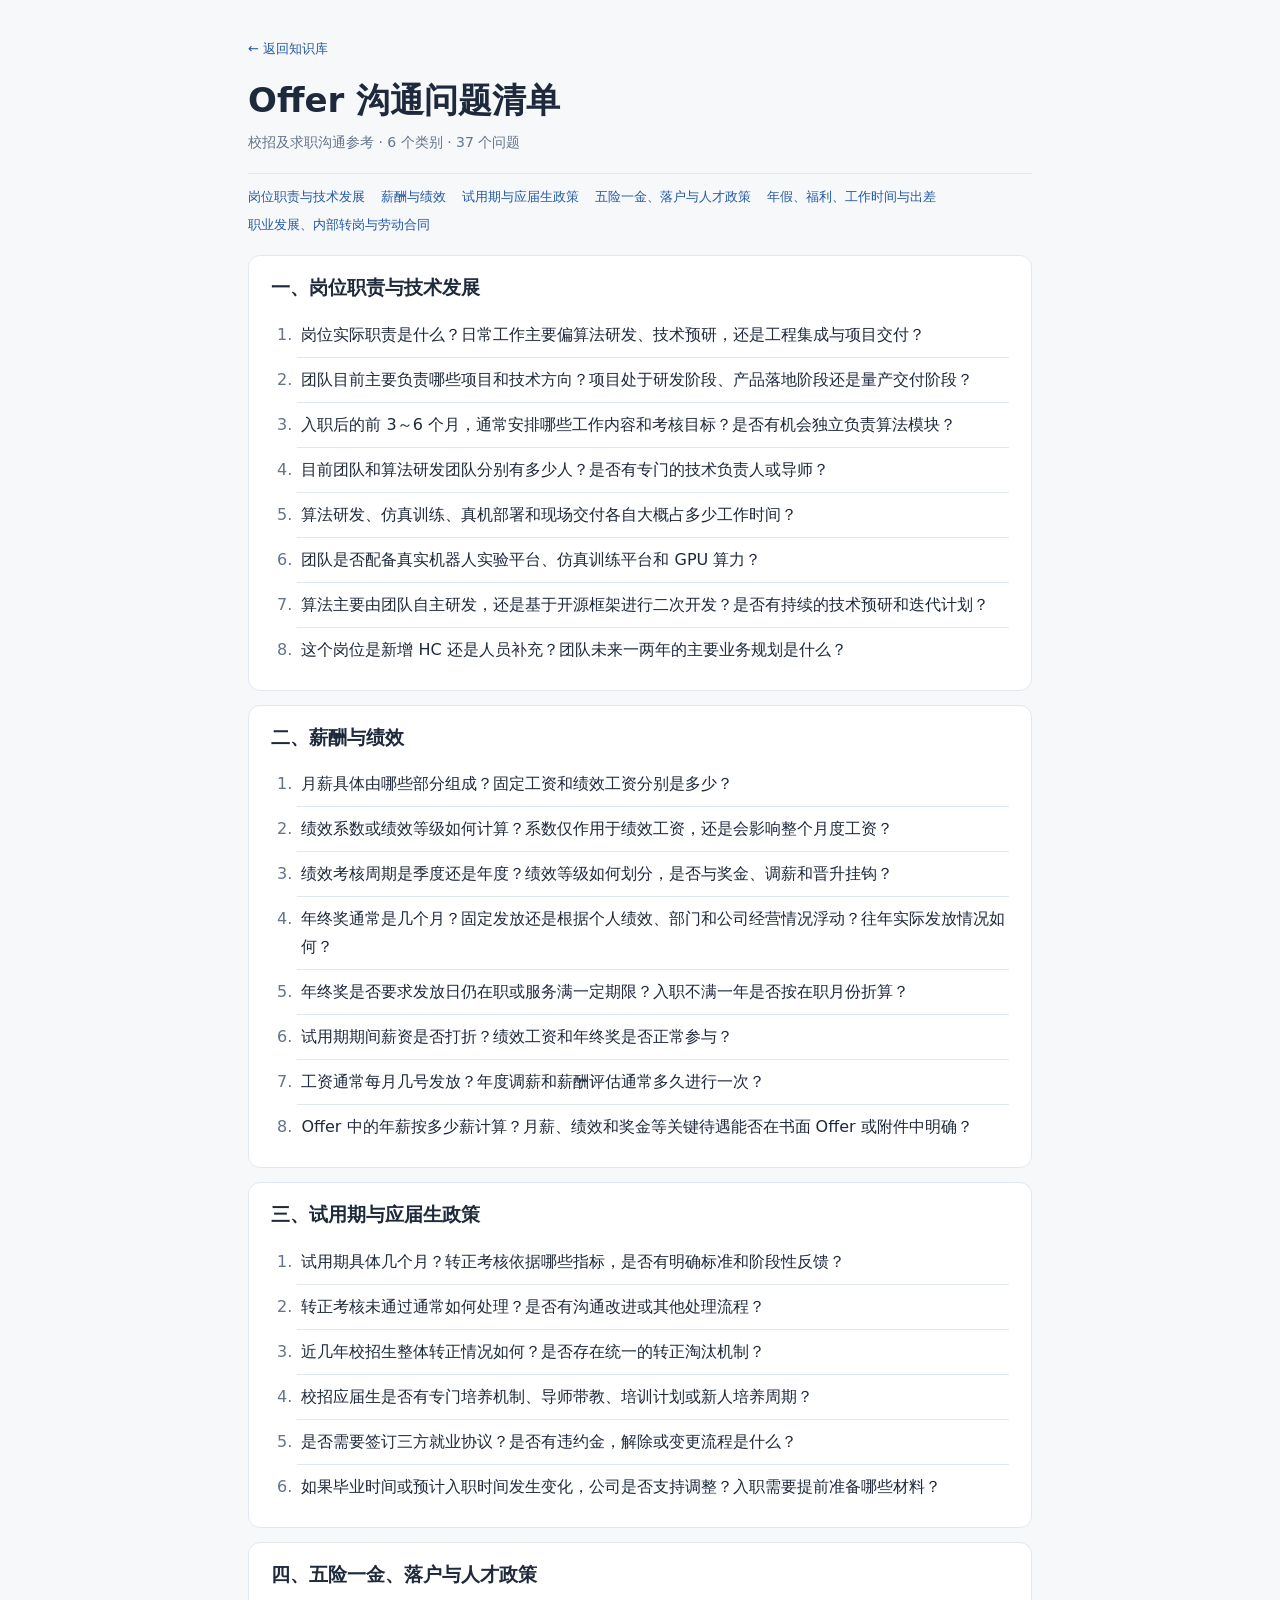
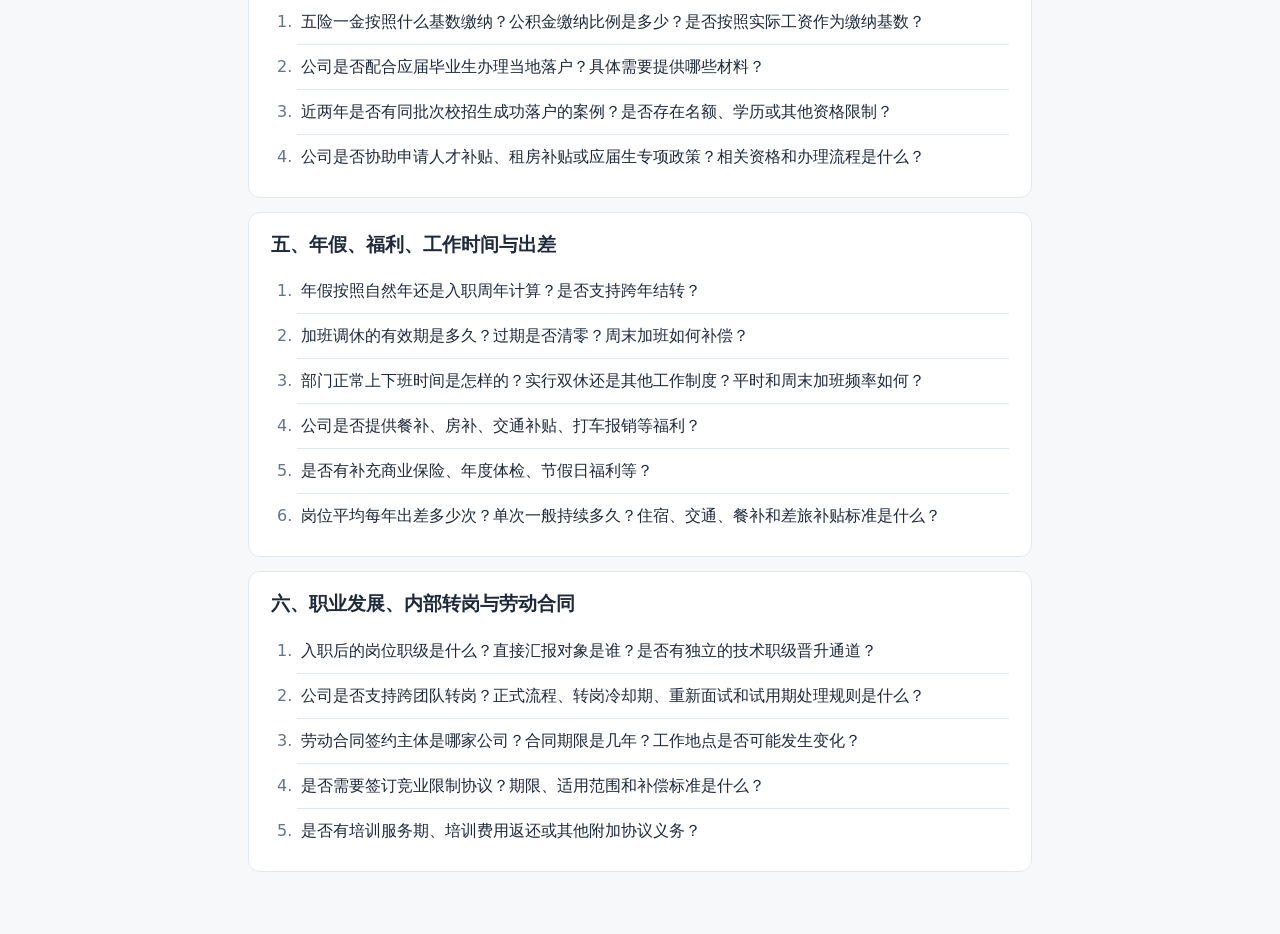
==== commit 34381542: "Simplify question list to a static reference page" ====
--- a/docs/tools/offer-assistant/index.html
+++ b/docs/tools/offer-assistant/index.html
@@ -1,94 +1,58 @@
 <!doctype html>
 <html lang="zh-CN">
 <head>
-<meta charset="utf-8"><meta name="viewport" content="width=device-width,initial-scale=1,viewport-fit=cover"><meta name="theme-color" content="#10233f">
-<title>Offer 沟通助手｜Robot-Nav</title>
+<meta charset="utf-8">
+<meta name="viewport" content="width=device-width, initial-scale=1">
+<title>Offer 沟通问题清单</title>
 <style>
-:root{--bg:#f3f6fb;--ink:#17263c;--muted:#68788e;--line:#e2e9f2;--blue:#2864d7;--navy:#10233f;--green:#16845b;--red:#bd4545}*{box-sizing:border-box}body{margin:0;background:var(--bg);color:var(--ink);font:14px/1.6 -apple-system,BlinkMacSystemFont,"Segoe UI","PingFang SC","Microsoft YaHei",sans-serif}button,input,textarea{font:inherit}button{cursor:pointer}.hero{background:linear-gradient(135deg,#10233f,#1e4b7c);color:#fff;padding:26px 17px}.hero>div,main{max-width:960px;margin:auto}.eyebrow{font-size:11px;letter-spacing:.12em;color:#c7d8f0}.hero h1{font-size:25px;margin:7px 0}.hero p{color:#d7e3f4;margin:0;font-size:13px}.wrap{padding:14px 12px 40px}.stats{display:grid;grid-template-columns:1.3fr 1fr 1fr;gap:8px}.stat,.panel,.group,.script{background:#fff;border:1px solid var(--line);border-radius:14px;box-shadow:0 6px 20px #142d4d0a}.stat{padding:11px}.num{font-size:22px;font-weight:750}.muted{color:var(--muted);font-size:11px}.bar{height:6px;background:#e8eef6;border-radius:9px;overflow:hidden;margin-top:7px}.bar span{display:block;height:100%;background:var(--green);width:0}.toolbar{position:sticky;top:0;z-index:4;background:#f3f6fbee;backdrop-filter:blur(10px);padding:10px 0}.row{display:flex;gap:7px;flex-wrap:wrap}.search{flex:1;min-width:180px;border:1px solid var(--line);border-radius:10px;padding:9px 11px;background:#fff}.btn{border:1px solid var(--line);border-radius:9px;background:#fff;padding:8px 11px;font-size:12px;font-weight:650;color:var(--ink)}.btn.primary{background:var(--blue);color:white;border-color:var(--blue)}.btn:disabled{opacity:.45;cursor:not-allowed}.filters{display:flex;gap:6px;overflow:auto;padding-top:8px}.filter{white-space:nowrap;border:1px solid var(--line);background:#fff;border-radius:99px;padding:5px 10px;color:var(--muted);font-size:11px}.filter.active{background:#edf3ff;border-color:#c8d8fb;color:#1f56b5;font-weight:700}.group{margin:11px 0;overflow:hidden}.ghead{padding:13px 14px;border-bottom:1px solid var(--line);display:flex;justify-content:space-between;gap:10px;align-items:flex-start}.gtitle{font-weight:750}.gdesc{font-size:11px;color:var(--muted)}.items{padding:0 14px}.item{padding:12px 0;border-bottom:1px solid #edf1f6}.item:last-child{border:0}.qrow{display:flex;align-items:flex-start;gap:9px}.check{width:18px;height:18px;flex:0 0 18px;margin:2px 0 0;accent-color:var(--green)}.qmain{flex:1;min-width:0}.q{font-weight:620}.done .q{color:#8491a2;text-decoration:line-through}.tags{display:flex;gap:5px;flex-wrap:wrap;margin-top:5px}.tag{font-size:10px;border-radius:99px;padding:2px 7px;background:#f0f3f8;color:#64748b}.tag.must{background:#fff0ef;color:#b3483e}.tag.suggest{background:#fff5e6;color:#95600f}.note-toggle{border:0;background:none;color:var(--blue);font-size:11px;padding:5px 0}.note{display:none;margin:7px 0 0 27px}.note.open{display:block}.note textarea{width:100%;min-height:55px;border:1px solid var(--line);border-radius:8px;padding:8px;font-size:12px;background:#fbfcfe}.panel-head{display:flex;justify-content:space-between;gap:10px;align-items:flex-start}.panel-head h2{font-size:16px;margin:0}.status{font-size:11px;color:var(--muted);border-radius:99px;background:#f2f5f9;padding:5px 9px;white-space:nowrap}.foot{font-size:11px;color:var(--muted);line-height:1.6;margin:10px 0 0}.scripts{display:grid;grid-template-columns:1fr 1fr;gap:10px;margin-top:14px}.script{padding:13px}.script b{font-size:13px}.script p{font-size:11px;color:var(--muted);white-space:pre-line}.toast{position:fixed;bottom:20px;left:50%;transform:translate(-50%,10px);opacity:0;background:#17263c;color:#fff;padding:9px 14px;border-radius:99px;font-size:11px;pointer-events:none;transition:.2s}.toast.show{opacity:1;transform:translate(-50%,0)}@media(max-width:620px){.hero{padding:22px 15px}.hero h1{font-size:22px}.wrap{padding:11px 10px 32px}.stat{padding:9px}.num{font-size:19px}.muted{font-size:10px}.toolbar .row .btn{flex:1}.search{flex-basis:100%}.ghead{padding:12px}.items{padding:0 12px}.scripts{grid-template-columns:1fr}}
-
-
-.company-panel{padding:14px;margin:0 0 12px}
-.company-panel select,.company-field input,.company-field textarea{width:100%;border:1px solid var(--line);border-radius:9px;padding:9px 10px;background:#fbfcfe;color:var(--ink);font:inherit}
-.company-panel .company-select{width:auto;flex:1;min-width:190px}
-.company-meta{margin:10px 0 12px;padding:10px 11px;background:#f6f8fc;border-radius:10px}
-.company-name{font-size:16px;font-weight:750}
-.company-facts,.company-notes{font-size:11px;color:var(--muted);margin-top:4px;line-height:1.6}
-.company-editor{margin-top:12px;padding:12px;border:1px dashed #cbd7e7;border-radius:11px;background:#fafcff}
-.company-editor[hidden]{display:none!important}
-.company-editor h3{font-size:13px;margin:0 0 10px}
-.company-grid{display:grid;grid-template-columns:repeat(2,minmax(0,1fr));gap:9px}
-.company-field{min-width:0}
-.company-field label{display:block;font-size:11px;color:var(--muted);margin:0 0 4px}
-.company-field textarea{min-height:62px;resize:vertical}
-.company-wide{grid-column:1/-1}
-.company-actions{display:flex;gap:7px;flex-wrap:wrap;margin-top:10px}
-@media(max-width:620px){.company-grid{grid-template-columns:1fr}.company-wide{grid-column:auto}.company-actions .btn{flex:1}}
+:root{color-scheme:light dark;--bg:#f7f8fa;--paper:#fff;--ink:#1e293b;--muted:#64748b;--line:#e2e8f0;--accent:#2359a4}
+@media(prefers-color-scheme:dark){:root{--bg:#111827;--paper:#182230;--ink:#e5e7eb;--muted:#aab7c8;--line:#374151;--accent:#9ac2ff}}
+*{box-sizing:border-box}body{margin:0;background:var(--bg);color:var(--ink);font:16px/1.75 system-ui,-apple-system,"Microsoft YaHei",sans-serif}main{max-width:820px;margin:auto;padding:28px 18px 48px}a{color:var(--accent);text-decoration:none}a:hover{text-decoration:underline}header{padding:6px 0 18px}header a{font-size:13px}h1{font-size:clamp(25px,5vw,34px);line-height:1.3;margin:16px 0 8px}header p{margin:0;color:var(--muted);font-size:14px}nav{display:flex;flex-wrap:wrap;gap:6px 16px;font-size:13px;padding:12px 0 18px;border-top:1px solid var(--line)}section{background:var(--paper);border:1px solid var(--line);border-radius:12px;margin:0 0 14px;padding:18px 22px;scroll-margin-top:12px}h2{font-size:19px;line-height:1.4;margin:0 0 12px}ol{margin:0;padding-left:1.65em}li{padding:8px 0 8px 4px}li+li{border-top:1px solid var(--line)}li::marker{color:var(--muted)}@media(max-width:480px){main{padding:18px 12px 36px}section{padding:15px 14px}h2{font-size:17px}}@media print{body{background:#fff;color:#000}main{max-width:none;padding:0}section{border:none;break-inside:auto}li{break-inside:avoid}nav,header a{display:none}}
 </style>
 </head>
-<body>
-<header class="hero"><div><div class="eyebrow">CAREER · OFFER CHECKLIST</div><h1>Offer 沟通助手</h1><p>面向校招与机器人算法岗位：逐项确认岗位、薪酬、团队、福利和入职条款，并记录 HR 的答复。</p></div></header>
-<main class="wrap">
-
-<section class="panel company-panel" aria-label="公司 Offer 档案">
-  <div class="panel-head"><div><h2>公司 Offer 档案</h2><div class="muted">每家公司独立保存确认进度和 HR 答复</div></div><div class="status" id="companyCount">1 家公司</div></div>
-  <div class="row" style="margin-top:11px">
-    <select class="company-select" id="companySelect" aria-label="选择公司档案"></select>
-    <button class="btn primary" id="addCompany">＋ 新建</button>
-    <button class="btn" id="editCompany">编辑</button>
-    <button class="btn" id="deleteCompany">删除</button>
-  </div>
-  <div class="company-meta" id="companyMeta"></div>
-  <div class="company-actions">
-    <button class="btn" id="exportCompany">导出当前档案</button>
-    <button class="btn" id="backupCompanies">备份全部档案</button>
-    <button class="btn" id="importCompanies">导入备份</button>
-    <input type="file" id="importCompanyFile" accept="application/json,.json" hidden>
-  </div>
-  <div class="company-editor" id="companyEditor" hidden>
-    <h3 id="companyEditorTitle">新建公司档案</h3>
-    <div class="company-grid">
-      <div class="company-field"><label for="companyName">公司名称 *</label><input id="companyName" maxlength="80" placeholder="例如：某某机器人公司"></div>
-      <div class="company-field"><label for="companyRole">应聘岗位</label><input id="companyRole" maxlength="100" placeholder="例如：运动控制算法工程师"></div>
-      <div class="company-field"><label for="companyCity">工作地点</label><input id="companyCity" maxlength="80" placeholder="例如：上海 / 杭州"></div>
-      <div class="company-field"><label for="companyStage">求职进度</label><select id="companyStage"><option>沟通中</option><option>面试中</option><option>已拿 Offer</option><option>待决策</option><option>已接受</option><option>已拒绝</option><option>待入职</option><option>已入职</option></select></div>
-      <div class="company-field company-wide"><label for="companyHR">HR / 联系人</label><input id="companyHR" maxlength="100" placeholder="姓名、联系方式（可选）"></div>
-      <div class="company-field company-wide"><label for="companyNotes">档案备注</label><textarea id="companyNotes" maxlength="2000" placeholder="记录薪酬概况、沟通重点或后续待办……"></textarea></div>
-    </div>
-    <div class="company-actions"><button class="btn primary" id="saveCompany">保存档案</button><button class="btn" id="cancelCompany">取消</button></div>
-  </div>
-</section><section class="stats"><div class="stat"><div class="num" id="pct">0%</div><div class="muted">整体确认进度</div><div class="bar"><span id="bar"></span></div></div><div class="stat"><div class="num" id="done">0</div><div class="muted">已确认问题</div></div><div class="stat"><div class="num" id="left">0</div><div class="muted">待确认问题</div></div></section>
-<div class="toolbar"><div class="row"><input class="search" id="search" placeholder="搜索：年终奖、转正、出差、竞业……"><button class="btn primary" id="copyPending">复制待确认</button><button class="btn" id="exportAll">导出完整记录</button></div><div class="filters" id="filters"><button class="filter active" data-filter="all">全部</button><button class="filter" data-filter="pending">待确认</button><button class="filter" data-filter="done">已确认</button><button class="filter" data-filter="must">必问优先</button></div></div>
-<div id="sections"></div>
-<section class="scripts"><article class="script"><b>沟通开场白</b><p id="opening">您好，打扰一下！感谢您前期对岗位及薪酬待遇的介绍。我这边认真考虑了一下，目前对贵公司的岗位比较感兴趣，也希望进一步了解入职后的具体工作安排、薪酬福利以及长期发展情况。有几个 Offer 相关的问题想向您请教，辛苦您啦！</p><button class="btn" data-copy="opening">复制开场白</button></article><article class="script"><b>沟通结束语</b><p id="closing">以上问题可能稍微有些多，如果部分内容更适合电话沟通，也可以按照您方便的时间电话交流。非常感谢您的耐心解答！我也希望能够充分了解岗位和公司的情况，做好长期职业发展的规划，辛苦您啦！</p><button class="btn" data-copy="closing">复制结束语</button></article></section>
-<p class="foot" style="text-align:center;margin-top:20px">问题进度和答复备注保存在当前浏览器。更换设备前请先备份。</p>
-</main><div class="toast" id="toast"></div>
-<script src="company-storage.js"></script>
-<script>
-const DATA=[
-{title:'一、岗位职责与技术发展',desc:'确认工作内容、研发深度和成长空间',items:[
-['岗位实际职责是什么？日常工作主要偏算法研发、技术预研，还是工程集成与项目交付？','必问','HR / 技术负责人'],['团队目前主要负责哪些项目和技术方向？项目处于研发阶段、产品落地阶段还是量产交付阶段？','必问','技术负责人'],['入职后的前 3～6 个月，通常安排哪些工作内容和考核目标？是否有机会独立负责算法模块？','必问','直属领导'],['目前团队和算法研发团队分别有多少人？是否有专门的技术负责人或导师？','建议','HR / 技术负责人'],['算法研发、仿真训练、真机部署和现场交付各自大概占多少工作时间？','必问','技术负责人'],['团队是否配备真实机器人实验平台、仿真训练平台和 GPU 算力？','建议','技术负责人'],['算法主要由团队自主研发，还是基于开源框架进行二次开发？是否有持续的技术预研和迭代计划？','建议','技术负责人'],['这个岗位是新增 HC 还是人员补充？团队未来一两年的主要业务规划是什么？','建议','HR / 部门负责人']]},
-{title:'二、薪酬与绩效',desc:'确认月薪构成、奖金兑现条件和调薪机制',items:[
-['月薪具体由哪些部分组成？固定工资和绩效工资分别是多少？','必问','HR'],['绩效系数或绩效等级如何计算？系数仅作用于绩效工资，还是会影响整个月度工资？','必问','HR'],['绩效考核周期是季度还是年度？绩效等级如何划分，是否与奖金、调薪和晋升挂钩？','建议','HR'],['年终奖通常是几个月？固定发放还是根据个人绩效、部门和公司经营情况浮动？往年实际发放情况如何？','必问','HR'],['年终奖是否要求发放日仍在职或服务满一定期限？入职不满一年是否按在职月份折算？','必问','HR'],['试用期期间薪资是否打折？绩效工资和年终奖是否正常参与？','必问','HR'],['工资通常每月几号发放？年度调薪和薪酬评估通常多久进行一次？','建议','HR'],['Offer 中的年薪按多少薪计算？月薪、绩效和奖金等关键待遇能否在书面 Offer 或附件中明确？','必问','HR']]},
-{title:'三、试用期与应届生政策',desc:'确认转正考核、校招培养和三方协议安排',items:[
-['试用期具体几个月？转正考核依据哪些指标，是否有明确标准和阶段性反馈？','必问','HR / 直属领导'],['转正考核未通过通常如何处理？是否有沟通改进或其他处理流程？','必问','HR'],['近几年校招生整体转正情况如何？是否存在统一的转正淘汰机制？','建议','HR'],['校招应届生是否有专门培养机制、导师带教、培训计划或新人培养周期？','建议','HR / 直属领导'],['是否需要签订三方就业协议？是否有违约金，解除或变更流程是什么？','必问','HR'],['如果毕业时间或预计入职时间发生变化，公司是否支持调整？入职需要提前准备哪些材料？','建议','HR']]},
-{title:'四、五险一金、落户与人才政策',desc:'核实缴纳基数、落户协助和补贴资格',items:[
-['五险一金按照什么基数缴纳？公积金缴纳比例是多少？是否按照实际工资作为缴纳基数？','必问','HR'],['公司是否配合应届毕业生办理当地落户？具体需要提供哪些材料？','视情况','HR'],['近两年是否有同批次校招生成功落户的案例？是否存在名额、学历或其他资格限制？','视情况','HR'],['公司是否协助申请人才补贴、租房补贴或应届生专项政策？相关资格和办理流程是什么？','视情况','HR']]},
-{title:'五、年假、福利、工作时间与出差',desc:'了解实际工作节奏、休假规则和日常福利',items:[
-['年假按照自然年还是入职周年计算？是否支持跨年结转？','建议','HR'],['加班调休的有效期是多久？过期是否清零？周末加班如何补偿？','必问','HR'],['部门正常上下班时间是怎样的？实行双休还是其他工作制度？平时和周末加班频率如何？','必问','HR / 直属领导'],['公司是否提供餐补、房补、交通补贴、打车报销等福利？','建议','HR'],['是否有补充商业保险、年度体检、节假日福利等？','视情况','HR'],['岗位平均每年出差多少次？单次一般持续多久？住宿、交通、餐补和差旅补贴标准是什么？','必问','HR / 直属领导']]},
-{title:'六、职业发展、内部转岗与劳动合同',desc:'确认职级通道、内部流动和合同附加义务',items:[
-['入职后的岗位职级是什么？直接汇报对象是谁？是否有独立的技术职级晋升通道？','建议','HR / 直属领导'],['公司是否支持跨团队转岗？正式流程、转岗冷却期、重新面试和试用期处理规则是什么？','视情况','HR'],['劳动合同签约主体是哪家公司？合同期限是几年？工作地点是否可能发生变化？','必问','HR'],['是否需要签订竞业限制协议？期限、适用范围和补偿标准是什么？','必问','HR'],['是否有培训服务期、培训费用返还或其他附加协议义务？','必问','HR']]}
-];
-const $=s=>document.querySelector(s), STORE='offer-assistant-check-v2';let state={};try{state=JSON.parse(localStorage.getItem(STORE)||'{}')||{}}catch(e){}let filter='all',query='';
-const esc=s=>String(s).replace(/[&<>"']/g,c=>({'&':'&amp;','<':'&lt;','>':'&gt;','"':'&quot;',"'":'&#39;'}[c]));const k=(g,i)=>g+'-'+i;const get=id=>state[id]||{done:false,note:''};const all=()=>DATA.flatMap((g,gi)=>g.items.map((it,ii)=>({g:gi,i:ii,q:it[0],priority:it[1],who:it[2],...get(k(gi,ii))})));
-function save(){try{localStorage.setItem(STORE,JSON.stringify(state))}catch(e){notify('本地存储不可用，请导出备份')}}function notify(s){let t=$('#toast');t.textContent=s;t.classList.add('show');clearTimeout(notify.t);notify.t=setTimeout(()=>t.classList.remove('show'),1800)}
-function stats(){let a=all(),d=a.filter(x=>x.done).length,p=Math.round(d/a.length*100);$('#pct').textContent=p+'%';$('#done').textContent=d;$('#left').textContent=a.length-d;$('#bar').style.width=p+'%'}
-function show(x){if(filter==='pending'&&x.done||filter==='done'&&!x.done||filter==='must'&&x.priority!=='必问')return false;return !query||[x.q,x.who,x.priority,DATA[x.g].title].join(' ').toLowerCase().includes(query)}
-function render(){let html='';DATA.forEach((g,gi)=>{let items=g.items.map((it,ii)=>({g:gi,i:ii,q:it[0],priority:it[1],who:it[2],...get(k(gi,ii))})).filter(show);if(!items.length)return;html+=`<section class="group"><div class="ghead"><div><div class="gtitle">${g.title}</div><div class="gdesc">${g.desc} · ${items.filter(x=>x.done).length}/${items.length} 已确认</div></div><button class="btn" data-group="${gi}">复制本组待确认</button></div><div class="items">`;items.forEach(x=>{let id=k(x.g,x.i);html+=`<div class="item ${x.done?'done':''}"><div class="qrow"><input class="check" type="checkbox" data-check="${id}" ${x.done?'checked':''}><div class="qmain"><div class="q">${esc(x.q)}</div><div class="tags"><span class="tag ${x.priority==='必问'?'must':x.priority==='建议'?'suggest':''}">${x.priority}</span><span class="tag">建议沟通：${esc(x.who)}</span></div><button class="note-toggle" data-note="${id}">${x.note?'编辑答复 / 备注':'＋ 记录答复 / 备注'}</button><div class="note" id="note-${id}"><textarea data-note-text="${id}" placeholder="记录 HR 的答复、数字、承诺或待核实事项……">${esc(x.note||'')}</textarea></div></div></div></div>`});html+='</div></section>'});$('#sections').innerHTML=html||'<div class="panel" style="padding:22px;text-align:center;color:#68788e">没有匹配的问题</div>';stats()}
-function qtext(items){return items.map((x,i)=>(i+1)+'. '+x.q).join('\n')}async function copy(s){try{await navigator.clipboard.writeText(s);notify('已复制')}catch(e){let t=document.createElement('textarea');t.value=s;document.body.appendChild(t);t.select();document.execCommand('copy');t.remove();notify('已复制')}}
-function exportText(){let out=['Offer 沟通记录','导出时间：'+new Date().toLocaleString(),'确认进度：'+all().filter(x=>x.done).length+'/'+all().length,''];DATA.forEach((g,gi)=>{out.push(g.title);g.items.forEach((it,ii)=>{let x=get(k(gi,ii));out.push((x.done?'[已确认] ':'[待确认] ')+it[0],'建议沟通对象：'+it[2]+'｜优先级：'+it[1]);if(x.note)out.push('答复/备注：'+x.note)});out.push('')});return out.join('\n')}
-$('#sections').addEventListener('change',e=>{if(e.target.matches('[data-check]')){let id=e.target.dataset.check;state[id]={...get(id),done:e.target.checked};save();render()}});$('#sections').addEventListener('input',e=>{if(e.target.matches('[data-note-text]')){let id=e.target.dataset.noteText;state[id]={...get(id),note:e.target.value};save()}});$('#sections').addEventListener('click',e=>{let n=e.target.closest('[data-note]');if(n){let el=$('#note-'+n.dataset.note);el.classList.toggle('open');if(el.classList.contains('open'))el.querySelector('textarea').focus()}let b=e.target.closest('[data-group]');if(b){let gi=+b.dataset.group;copy(qtext(DATA[gi].items.map((it,ii)=>({q:it[0],...get(k(gi,ii))})).filter(x=>!x.done)))}});
-$('#search').addEventListener('input',e=>{query=e.target.value.trim().toLowerCase();render()});$('#filters').addEventListener('click',e=>{let b=e.target.closest('[data-filter]');if(!b)return;filter=b.dataset.filter;document.querySelectorAll('.filter').forEach(x=>x.classList.toggle('active',x===b));render()});$('#copyPending').onclick=()=>copy(qtext(all().filter(x=>!x.done)));$('#exportAll').onclick=()=>downloadText(exportText(),'Offer沟通完整记录');document.querySelectorAll('[data-copy]').forEach(b=>b.onclick=()=>copy($('#'+b.dataset.copy).textContent));
-function downloadText(text,name){let blob=new Blob(['\ufeff'+text],{type:'text/plain;charset=utf-8'}),url=URL.createObjectURL(blob),a=document.createElement('a');a.href=url;a.download=name+'_'+new Date().toISOString().slice(0,10)+'.txt';document.body.appendChild(a);a.click();a.remove();URL.revokeObjectURL(url)}
-
-render();
-</script><script src="company-manager.js"></script></body></html>
+<body><main>
+<header><a href="../../">← 返回知识库</a><h1>Offer 沟通问题清单</h1><p>校招及求职沟通参考 · 6 个类别 · 37 个问题</p></header>
+<nav aria-label="问题分类"><a href="#group-1">岗位职责与技术发展</a>
+<a href="#group-2">薪酬与绩效</a>
+<a href="#group-3">试用期与应届生政策</a>
+<a href="#group-4">五险一金、落户与人才政策</a>
+<a href="#group-5">年假、福利、工作时间与出差</a>
+<a href="#group-6">职业发展、内部转岗与劳动合同</a></nav>
+<section id="group-1"><h2>一、岗位职责与技术发展</h2><ol><li>岗位实际职责是什么？日常工作主要偏算法研发、技术预研，还是工程集成与项目交付？</li>
+<li>团队目前主要负责哪些项目和技术方向？项目处于研发阶段、产品落地阶段还是量产交付阶段？</li>
+<li>入职后的前 3～6 个月，通常安排哪些工作内容和考核目标？是否有机会独立负责算法模块？</li>
+<li>目前团队和算法研发团队分别有多少人？是否有专门的技术负责人或导师？</li>
+<li>算法研发、仿真训练、真机部署和现场交付各自大概占多少工作时间？</li>
+<li>团队是否配备真实机器人实验平台、仿真训练平台和 GPU 算力？</li>
+<li>算法主要由团队自主研发，还是基于开源框架进行二次开发？是否有持续的技术预研和迭代计划？</li>
+<li>这个岗位是新增 HC 还是人员补充？团队未来一两年的主要业务规划是什么？</li></ol></section>
+<section id="group-2"><h2>二、薪酬与绩效</h2><ol><li>月薪具体由哪些部分组成？固定工资和绩效工资分别是多少？</li>
+<li>绩效系数或绩效等级如何计算？系数仅作用于绩效工资，还是会影响整个月度工资？</li>
+<li>绩效考核周期是季度还是年度？绩效等级如何划分，是否与奖金、调薪和晋升挂钩？</li>
+<li>年终奖通常是几个月？固定发放还是根据个人绩效、部门和公司经营情况浮动？往年实际发放情况如何？</li>
+<li>年终奖是否要求发放日仍在职或服务满一定期限？入职不满一年是否按在职月份折算？</li>
+<li>试用期期间薪资是否打折？绩效工资和年终奖是否正常参与？</li>
+<li>工资通常每月几号发放？年度调薪和薪酬评估通常多久进行一次？</li>
+<li>Offer 中的年薪按多少薪计算？月薪、绩效和奖金等关键待遇能否在书面 Offer 或附件中明确？</li></ol></section>
+<section id="group-3"><h2>三、试用期与应届生政策</h2><ol><li>试用期具体几个月？转正考核依据哪些指标，是否有明确标准和阶段性反馈？</li>
+<li>转正考核未通过通常如何处理？是否有沟通改进或其他处理流程？</li>
+<li>近几年校招生整体转正情况如何？是否存在统一的转正淘汰机制？</li>
+<li>校招应届生是否有专门培养机制、导师带教、培训计划或新人培养周期？</li>
+<li>是否需要签订三方就业协议？是否有违约金，解除或变更流程是什么？</li>
+<li>如果毕业时间或预计入职时间发生变化，公司是否支持调整？入职需要提前准备哪些材料？</li></ol></section>
+<section id="group-4"><h2>四、五险一金、落户与人才政策</h2><ol><li>五险一金按照什么基数缴纳？公积金缴纳比例是多少？是否按照实际工资作为缴纳基数？</li>
+<li>公司是否配合应届毕业生办理当地落户？具体需要提供哪些材料？</li>
+<li>近两年是否有同批次校招生成功落户的案例？是否存在名额、学历或其他资格限制？</li>
+<li>公司是否协助申请人才补贴、租房补贴或应届生专项政策？相关资格和办理流程是什么？</li></ol></section>
+<section id="group-5"><h2>五、年假、福利、工作时间与出差</h2><ol><li>年假按照自然年还是入职周年计算？是否支持跨年结转？</li>
+<li>加班调休的有效期是多久？过期是否清零？周末加班如何补偿？</li>
+<li>部门正常上下班时间是怎样的？实行双休还是其他工作制度？平时和周末加班频率如何？</li>
+<li>公司是否提供餐补、房补、交通补贴、打车报销等福利？</li>
+<li>是否有补充商业保险、年度体检、节假日福利等？</li>
+<li>岗位平均每年出差多少次？单次一般持续多久？住宿、交通、餐补和差旅补贴标准是什么？</li></ol></section>
+<section id="group-6"><h2>六、职业发展、内部转岗与劳动合同</h2><ol><li>入职后的岗位职级是什么？直接汇报对象是谁？是否有独立的技术职级晋升通道？</li>
+<li>公司是否支持跨团队转岗？正式流程、转岗冷却期、重新面试和试用期处理规则是什么？</li>
+<li>劳动合同签约主体是哪家公司？合同期限是几年？工作地点是否可能发生变化？</li>
+<li>是否需要签订竞业限制协议？期限、适用范围和补偿标准是什么？</li>
+<li>是否有培训服务期、培训费用返还或其他附加协议义务？</li></ol></section>
+</main></body></html>
